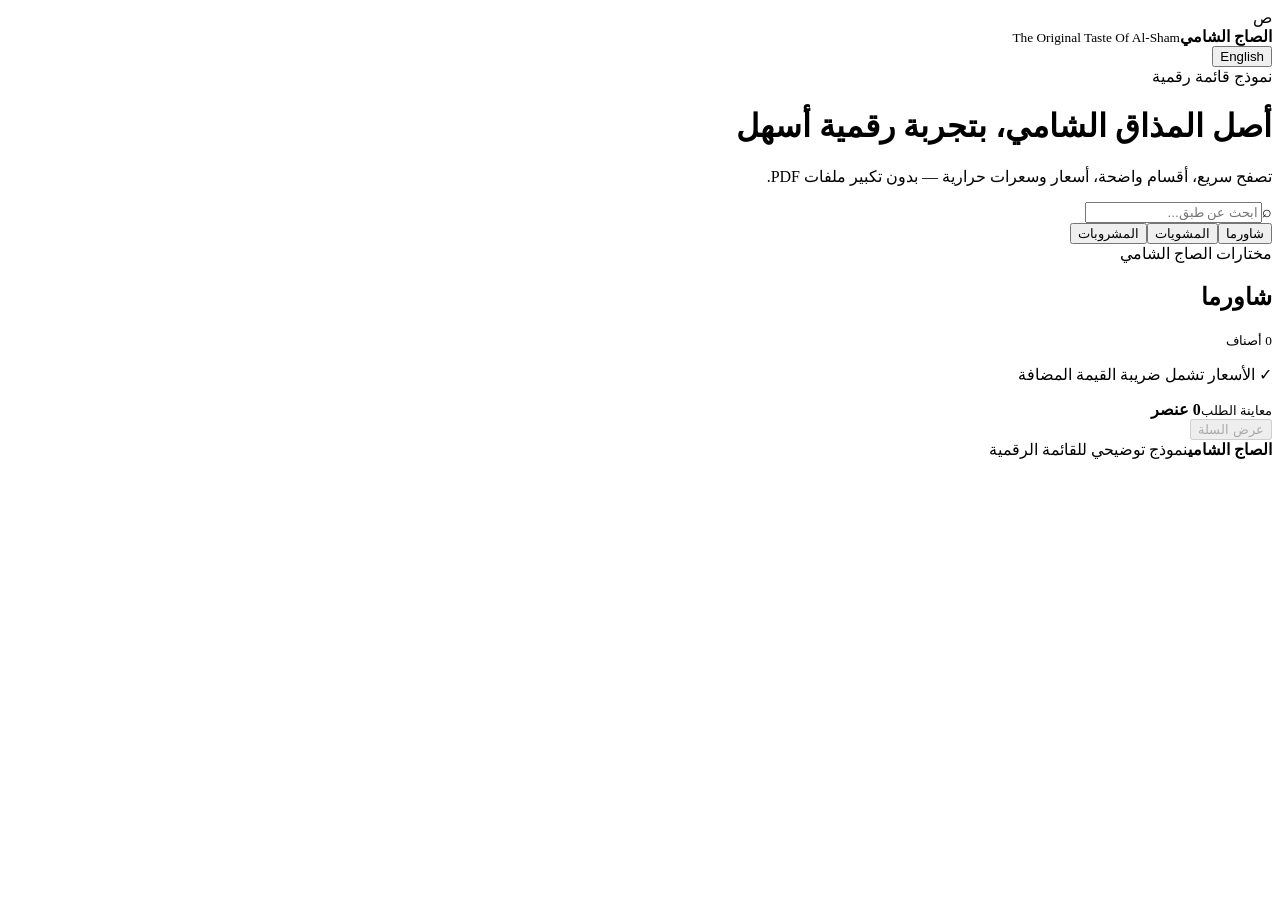
==== index.html @ 7720870e "feat: initialize Al Saj Al Shami demo" ====
<!doctype html><html lang="ar" dir="rtl"><head><meta charset="utf-8"><meta name="viewport" content="width=device-width,initial-scale=1"><meta name="theme-color" content="#4b1516"><title>الصاج الشامي | Digital Menu Demo</title><link rel="stylesheet" href="styles.css"></head><body><header><div class="top"><div class="brand"><div class="logo">ص</div><div><b>الصاج الشامي</b><small>The Original Taste Of Al-Sham</small></div></div><button id="lang">English</button></div><div class="hero"><span class="badge" data-ar="نموذج قائمة رقمية" data-en="Digital menu demo">نموذج قائمة رقمية</span><h1 data-ar="أصل المذاق الشامي، بتجربة رقمية أسهل" data-en="The original taste of Al-Sham, made easier to explore">أصل المذاق الشامي، بتجربة رقمية أسهل</h1><p data-ar="تصفح سريع، أقسام واضحة، أسعار وسعرات حرارية — بدون تكبير ملفات PDF." data-en="Fast browsing, clear categories, prices and calories — without pinching through a PDF.">تصفح سريع، أقسام واضحة، أسعار وسعرات حرارية — بدون تكبير ملفات PDF.</p></div></header><main><div class="search"><span>⌕</span><input id="q" placeholder="ابحث عن طبق..."></div><nav><button class="tab active" data-c="shawarma" data-ar="شاورما" data-en="Shawarma">شاورما</button><button class="tab" data-c="grills" data-ar="المشويات" data-en="Grills">المشويات</button><button class="tab" data-c="drinks" data-ar="المشروبات" data-en="Drinks">المشروبات</button></nav><div class="section-head"><div><span data-ar="مختارات الصاج الشامي" data-en="Al Saj Al Shami selections">مختارات الصاج الشامي</span><h2 id="title">شاورما</h2></div><small id="itemsCount">0 أصناف</small></div><section id="grid"></section><p class="vat"><span>✓</span> <span data-ar="الأسعار تشمل ضريبة القيمة المضافة" data-en="Prices include VAT">الأسعار تشمل ضريبة القيمة المضافة</span></p></main><div class="cart"><div><small id="cartLabel">معاينة الطلب</small><strong id="count">0 عنصر</strong></div><button disabled id="cartbtn">عرض السلة</button></div><footer><strong>الصاج الشامي</strong><span data-ar="نموذج توضيحي للقائمة الرقمية" data-en="Digital menu concept preview">نموذج توضيحي للقائمة الرقمية</span></footer><script src="script.js"></script></body></html>
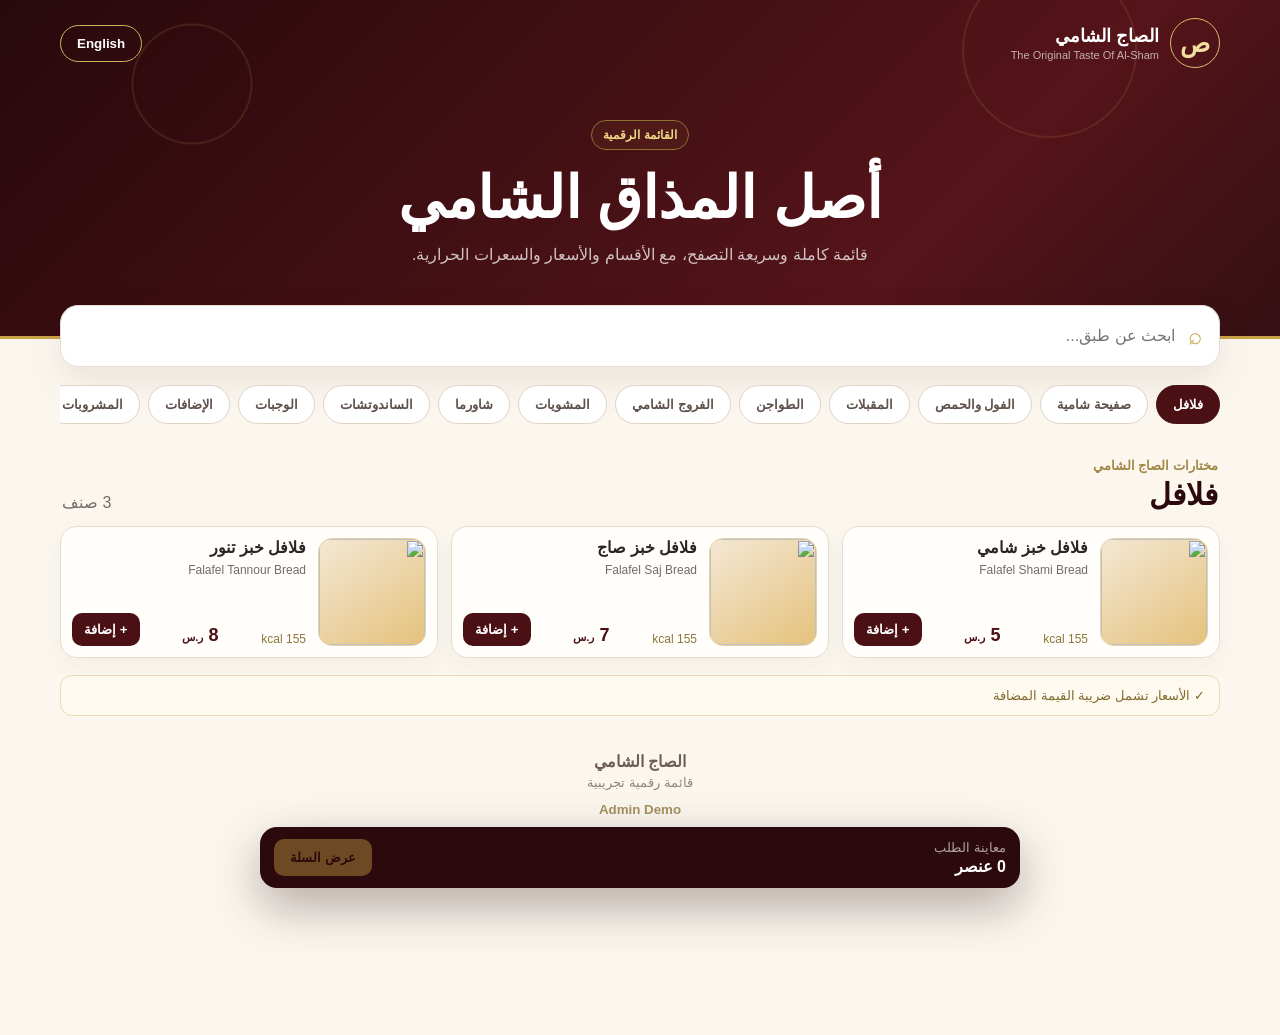
==== commit d806d365: "Add files via upload" ====
--- a/index.html
+++ b/index.html
@@ -1 +1,37 @@
-<!doctype html><html lang="ar" dir="rtl"><head><meta charset="utf-8"><meta name="viewport" content="width=device-width,initial-scale=1"><meta name="theme-color" content="#4b1516"><title>الصاج الشامي | Digital Menu Demo</title><link rel="stylesheet" href="styles.css"></head><body><header><div class="top"><div class="brand"><div class="logo">ص</div><div><b>الصاج الشامي</b><small>The Original Taste Of Al-Sham</small></div></div><button id="lang">English</button></div><div class="hero"><span class="badge" data-ar="نموذج قائمة رقمية" data-en="Digital menu demo">نموذج قائمة رقمية</span><h1 data-ar="أصل المذاق الشامي، بتجربة رقمية أسهل" data-en="The original taste of Al-Sham, made easier to explore">أصل المذاق الشامي، بتجربة رقمية أسهل</h1><p data-ar="تصفح سريع، أقسام واضحة، أسعار وسعرات حرارية — بدون تكبير ملفات PDF." data-en="Fast browsing, clear categories, prices and calories — without pinching through a PDF.">تصفح سريع، أقسام واضحة، أسعار وسعرات حرارية — بدون تكبير ملفات PDF.</p></div></header><main><div class="search"><span>⌕</span><input id="q" placeholder="ابحث عن طبق..."></div><nav><button class="tab active" data-c="shawarma" data-ar="شاورما" data-en="Shawarma">شاورما</button><button class="tab" data-c="grills" data-ar="المشويات" data-en="Grills">المشويات</button><button class="tab" data-c="drinks" data-ar="المشروبات" data-en="Drinks">المشروبات</button></nav><div class="section-head"><div><span data-ar="مختارات الصاج الشامي" data-en="Al Saj Al Shami selections">مختارات الصاج الشامي</span><h2 id="title">شاورما</h2></div><small id="itemsCount">0 أصناف</small></div><section id="grid"></section><p class="vat"><span>✓</span> <span data-ar="الأسعار تشمل ضريبة القيمة المضافة" data-en="Prices include VAT">الأسعار تشمل ضريبة القيمة المضافة</span></p></main><div class="cart"><div><small id="cartLabel">معاينة الطلب</small><strong id="count">0 عنصر</strong></div><button disabled id="cartbtn">عرض السلة</button></div><footer><strong>الصاج الشامي</strong><span data-ar="نموذج توضيحي للقائمة الرقمية" data-en="Digital menu concept preview">نموذج توضيحي للقائمة الرقمية</span></footer><script src="script.js"></script></body></html>+<!doctype html>
+<html lang="ar" dir="rtl">
+<head>
+<meta charset="utf-8"><meta name="viewport" content="width=device-width,initial-scale=1,viewport-fit=cover">
+<meta name="theme-color" content="#4a1014"><title>الصاج الشامي | Digital Menu</title>
+<style>
+:root{--wine:#4a1014;--wine2:#2b090c;--gold:#c8a348;--cream:#fbf7ef;--paper:#fffefa;--ink:#2a2422;--muted:#746b67;--line:#e8ddd3}
+*{box-sizing:border-box}html{scroll-behavior:smooth}body{margin:0;background:var(--cream);color:var(--ink);font-family:Arial,Tahoma,sans-serif;padding-bottom:98px}
+.hero{position:relative;overflow:hidden;color:#fff;background:linear-gradient(135deg,#27090c,#551419 72%,#341014);border-bottom:3px solid var(--gold);padding:18px 18px 66px}
+.hero:before{content:"";position:absolute;inset:0;opacity:.12;background:radial-gradient(circle at 15% 25%,transparent 0 58px,#d7b552 59px 60px,transparent 61px),radial-gradient(circle at 82% 15%,transparent 0 85px,#d7b552 86px 87px,transparent 88px)}
+.top,.heroCopy{position:relative;z-index:1;width:min(1160px,100%);margin:auto}.top{display:flex;justify-content:space-between;align-items:center;gap:16px}.brand{display:flex;align-items:center;gap:11px}.logo{width:50px;height:50px;border:1px solid #d9bd6b;border-radius:50%;display:grid;place-items:center;color:#f2df9f;font-size:25px;font-weight:900}.brandTxt{display:grid;gap:2px}.brandTxt b{font-size:18px}.brandTxt small{opacity:.66;font-size:11px}.lang{border:1px solid #d1b45c;background:transparent;color:#fff;border-radius:999px;padding:10px 16px;font-weight:800}
+.heroCopy{max-width:760px;text-align:center;margin-top:52px}.eyebrow{display:inline-flex;border:1px solid #8f7032;color:#f0d887;border-radius:999px;padding:7px 11px;font-size:12px;font-weight:800;background:#c8a34810}.hero h1{font-size:clamp(36px,5vw,58px);line-height:1.12;margin:16px 0 10px}.hero p{max-width:680px;margin:auto;opacity:.74;line-height:1.8}
+main{width:min(1160px,calc(100% - 26px));margin:-34px auto 0;position:relative;z-index:2}.search{height:62px;border:1px solid var(--line);border-radius:18px;background:#fff;box-shadow:0 15px 40px #4a101416;display:flex;align-items:center;gap:11px;padding:0 17px}.search i{font-style:normal;color:var(--gold);font-size:24px}.search input{width:100%;height:100%;border:0;outline:0;background:transparent;font-size:16px;color:var(--ink)}
+.tabs{display:flex;gap:8px;overflow:auto;padding:18px 0 8px;scrollbar-width:none}.tabs::-webkit-scrollbar{display:none}.tab{flex:0 0 auto;border:1px solid #dfd2c7;background:#fff;color:#5f514b;border-radius:999px;padding:11px 16px;font-weight:800}.tab.active{background:var(--wine);color:#fff;border-color:var(--wine)}
+.sectionHead{display:flex;align-items:end;justify-content:space-between;gap:12px;margin:24px 2px 14px}.sectionHead small{color:#a28746;font-weight:800}.sectionHead h2{margin:3px 0 0;color:var(--wine2);font-size:30px}.count{color:var(--muted);white-space:nowrap}
+.grid{display:grid;grid-template-columns:repeat(3,minmax(0,1fr));gap:13px}.card{min-width:0;background:var(--paper);border:1px solid var(--line);border-radius:17px;padding:11px;display:flex;gap:12px;box-shadow:0 8px 24px #2c17100b}.pic{width:108px;height:108px;flex:0 0 108px;border-radius:14px;overflow:hidden;background:linear-gradient(145deg,#f4e7d4,#e4c27c);border:1px solid #e5d2aa}.pic img{width:100%;height:100%;object-fit:cover}.cardBody{flex:1;min-width:0;display:flex;flex-direction:column;justify-content:space-between}.name{font-weight:900;font-size:16px;line-height:1.3}.sub{font-size:12px;color:var(--muted);margin-top:3px;line-height:1.35}.meta{display:flex;align-items:end;justify-content:space-between;gap:8px;flex-wrap:wrap;margin-top:14px}.kcal{font-size:12px;color:#8d763d}.price{font-size:18px;font-weight:900;color:var(--wine);white-space:nowrap}.price span{font-size:11px}.add{border:0;border-radius:10px;background:var(--wine);color:#fff;padding:9px 12px;font-weight:800}
+.empty{grid-column:1/-1;text-align:center;padding:45px 20px;color:var(--muted);background:#fff;border-radius:17px;border:1px solid var(--line)}.vat{margin:17px 0 6px;padding:12px 14px;border:1px solid #eadbb0;border-radius:12px;background:#fffaf0;color:#81682c;font-size:13px}
+.cart{position:fixed;z-index:30;left:50%;bottom:12px;transform:translateX(-50%);width:min(760px,calc(100% - 22px));border-radius:17px;background:#2b090c;color:#fff;padding:12px 14px;display:flex;align-items:center;justify-content:space-between;gap:12px;box-shadow:0 18px 50px #26070a55}.cartInfo{display:grid;gap:2px}.cartInfo small{opacity:.62}.cartInfo b{font-size:16px}.cart button{border:0;border-radius:10px;background:var(--gold);color:#2b090c;padding:11px 16px;font-weight:900}.cart button:disabled{opacity:.42}
+footer{text-align:center;color:#6e5d57;padding:30px 14px 120px;display:grid;gap:4px}footer small{opacity:.75}
+@media(max-width:980px){.grid{grid-template-columns:repeat(2,minmax(0,1fr))}}
+@media(max-width:680px){body{padding-bottom:130px}.hero{padding:15px 14px 68px}.brandTxt small{display:none}.heroCopy{margin-top:48px}.hero h1{font-size:39px}.hero p{font-size:14px}main{width:calc(100% - 20px);margin-top:-38px}.search{height:64px}.sectionHead{margin-top:27px}.sectionHead h2{font-size:29px}.grid{grid-template-columns:1fr;gap:11px}.card{padding:10px}.pic{width:104px;height:104px;flex-basis:104px}.cart{bottom:9px;width:calc(100% - 18px)}}
+</style>
+</head>
+<body>
+<header class="hero"><div class="top"><div class="brand"><div class="logo">ص</div><div class="brandTxt"><b>الصاج الشامي</b><small>The Original Taste Of Al-Sham</small></div></div><button id="lang" class="lang">English</button></div>
+<div class="heroCopy"><span class="eyebrow" data-ar="القائمة الرقمية" data-en="Digital Menu">القائمة الرقمية</span><h1 data-ar="أصل المذاق الشامي" data-en="The Original Taste Of Al-Sham">أصل المذاق الشامي</h1><p data-ar="قائمة كاملة وسريعة التصفح، مع الأقسام والأسعار والسعرات الحرارية." data-en="A complete, easy-to-browse menu with categories, prices and calories.">قائمة كاملة وسريعة التصفح، مع الأقسام والأسعار والسعرات الحرارية.</p></div></header>
+<main><div class="search"><i>⌕</i><input id="search" placeholder="ابحث عن طبق..."></div><div id="tabs" class="tabs"></div><div class="sectionHead"><div><small data-ar="مختارات الصاج الشامي" data-en="Al Saj Al Shami">مختارات الصاج الشامي</small><h2 id="sectionTitle"></h2></div><span id="count" class="count"></span></div><section id="grid" class="grid"></section><div class="vat">✓ <span data-ar="الأسعار تشمل ضريبة القيمة المضافة" data-en="Prices include VAT">الأسعار تشمل ضريبة القيمة المضافة</span></div></main>
+<div class="cart"><div class="cartInfo"><small id="cartLabel">معاينة الطلب</small><b id="cartCount">0 عنصر</b></div><button id="cartBtn" disabled>عرض السلة</button></div><footer><b>الصاج الشامي</b><small data-ar="قائمة رقمية تجريبية" data-en="Digital menu preview">قائمة رقمية تجريبية</small><small style="margin-top:8px"><a href="/admin/" style="color:#8b6f2f;text-decoration:none;font-weight:700">Admin Demo</a></small></footer>
+<script>
+const BASE_DATA={"categories": [{"id": "falafel", "ar": "فلافل", "en": "Falafel"}, {"id": "safiha", "ar": "صفيحة شامية", "en": "Safiha"}, {"id": "foul", "ar": "الفول والحمص", "en": "Foul & Hummus"}, {"id": "appetizers", "ar": "المقبلات", "en": "Appetizers"}, {"id": "tajun", "ar": "الطواجن", "en": "Tajun"}, {"id": "chicken", "ar": "الفروج الشامي", "en": "Grilled Chicken"}, {"id": "grills", "ar": "المشويات", "en": "Grills"}, {"id": "shawarma", "ar": "شاورما", "en": "Shawarma"}, {"id": "sandwiches", "ar": "الساندوتشات", "en": "Sandwiches"}, {"id": "meals", "ar": "الوجبات", "en": "Meals"}, {"id": "additions", "ar": "الإضافات", "en": "Additions"}, {"id": "drinks", "ar": "المشروبات", "en": "Drinks & Dessert"}], "items": [{"cat": "falafel", "en": "Falafel Shami Bread", "ar": "فلافل خبز شامي", "price": 5, "kcal": 155, "img": "img-010.jpg"}, {"cat": "falafel", "en": "Falafel Saj Bread", "ar": "فلافل خبز صاج", "price": 7, "kcal": 155, "img": "img-055.jpg"}, {"cat": "falafel", "en": "Falafel Tannour Bread", "ar": "فلافل خبز تنور", "price": 8, "kcal": 155, "img": "img-057.jpg"}, {"cat": "safiha", "en": "Cheese Safiha - 1 kg", "ar": "صفيحة جبن - 1 كغ", "price": 125, "kcal": 750, "img": "img-006.jpg"}, {"cat": "safiha", "en": "Cheese Safiha - 1/2 kg", "ar": "صفيحة جبن - 1/2 كغ", "price": 65, "kcal": 550, "img": "img-007.jpg"}, {"cat": "safiha", "en": "Spinach Safiha - 1 kg", "ar": "صفيحة سبانخ - 1 كغ", "price": 110, "kcal": 750, "img": "img-009.jpg"}, {"cat": "safiha", "en": "Spinach Safiha - 1/2 kg", "ar": "صفيحة سبانخ - 1/2 كغ", "price": 55, "kcal": 550, "img": "img-008.jpg"}, {"cat": "safiha", "en": "Safiha Pomegranate Molasses - 1 kg", "ar": "صفيحة دبس رمان - 1 كغ", "price": 125, "kcal": 750, "img": "img-003.jpg"}, {"cat": "safiha", "en": "Safiha Pomegranate Molasses - 1/2 kg", "ar": "صفيحة دبس رمان - 1/2 كغ", "price": 65, "kcal": 550, "img": "img-004.jpg"}, {"cat": "safiha", "en": "Safiha Tomato - 1 kg", "ar": "صفيحة بندورة - 1 كغ", "price": 125, "kcal": 750, "img": "img-002.jpg"}, {"cat": "safiha", "en": "Safiha Tomato - 1/2 kg", "ar": "صفيحة بندورة - 1/2 كغ", "price": 65, "kcal": 550, "img": "img-005.jpg"}, {"cat": "foul", "en": "Foul Shami with Olive Oil", "ar": "فول شامي بالزيت", "price": 14, "kcal": 210, "img": "img-012.jpg"}, {"cat": "foul", "en": "Foul Shami with Tahinia", "ar": "فول شامي بالطحينة", "price": 14, "kcal": 210, "img": "img-014.jpg"}, {"cat": "foul", "en": "Hummus", "ar": "حمص", "price": 14, "kcal": 205, "img": "img-011.jpg"}, {"cat": "foul", "en": "Hummus Beiruti", "ar": "حمص بيروتي", "price": 14, "kcal": 210, "img": "img-024.jpg"}, {"cat": "foul", "en": "Hummus With Olive Oil", "ar": "حمص بالزيت", "price": 14, "kcal": 205, "img": "img-013.jpg"}, {"cat": "foul", "en": "Hummus Beans with Olive Oil", "ar": "حمص حب بالزيت", "price": 14, "kcal": 205, "img": "img-015.jpg"}, {"cat": "foul", "en": "Hummus Beans with Tahinia", "ar": "حمص حب بالطحينة", "price": 14, "kcal": 220, "img": "img-018.jpg"}, {"cat": "foul", "en": "Fattah with Ghee", "ar": "فتة بالسمنة", "price": 22, "kcal": 150, "img": "img-019.jpg"}, {"cat": "foul", "en": "Fattah With Olive Oil", "ar": "فتة بالزيت", "price": 22, "kcal": 150, "img": "img-016.jpg"}, {"cat": "appetizers", "en": "Fried Kebbeh", "ar": "كبة مقلية", "price": 5, "kcal": 45, "img": "img-023.jpg"}, {"cat": "appetizers", "en": "Grape Leaves", "ar": "ورق عنب", "price": 16, "kcal": 230, "img": "img-022.jpg"}, {"cat": "appetizers", "en": "Hummus", "ar": "حمص", "price": 14, "kcal": 205, "img": "img-017.jpg"}, {"cat": "appetizers", "en": "Hummus Beiruty", "ar": "حمص بيروتي", "price": 14, "kcal": 210, "img": "img-024.jpg"}, {"cat": "appetizers", "en": "Mutabbal", "ar": "متبل", "price": 14, "kcal": 320, "img": "img-025.jpg"}, {"cat": "appetizers", "en": "Beetroot Mutabbal", "ar": "متبل شمندر", "price": 14, "kcal": 220, "img": "img-026.jpg"}, {"cat": "appetizers", "en": "Baba Ghannouj", "ar": "بابا غنوج", "price": 14, "kcal": 280, "img": "img-027.jpg"}, {"cat": "appetizers", "en": "Mixed Appetizers", "ar": "مقبلات مشكلة", "price": 26, "kcal": 320, "img": "img-028.jpg"}, {"cat": "appetizers", "en": "Muhammara", "ar": "محمرة", "price": 11, "kcal": 250, "img": "img-029.jpg"}, {"cat": "appetizers", "en": "Laban And Cucumber", "ar": "لبن بخيار", "price": 6, "kcal": 50, "img": "img-030.jpg"}, {"cat": "appetizers", "en": "Mushroom Salad", "ar": "سلطة فطر", "price": 10, "kcal": 253, "img": "img-031.jpg"}, {"cat": "appetizers", "en": "Cabbage Salad", "ar": "سلطة ملفوف", "price": 8, "kcal": 840, "img": "img-032.jpg"}, {"cat": "appetizers", "en": "Vegetables Salad", "ar": "سلطة خضار", "price": 16, "kcal": 320, "img": "img-033.jpg"}, {"cat": "appetizers", "en": "Tabbouleh", "ar": "تبولة", "price": 18, "kcal": 230, "img": "img-034.jpg"}, {"cat": "appetizers", "en": "Fattoush", "ar": "فتوش", "price": 18, "kcal": 157, "img": "img-035.jpg"}, {"cat": "tajun", "en": "Chicken Tajun", "ar": "طاجن دجاج", "price": 52, "kcal": 998, "img": "img-037.jpg"}, {"cat": "tajun", "en": "Chicken and Cheese Tajun", "ar": "طاجن دجاج بالجبن", "price": 57, "kcal": 1025, "img": "img-038.jpg"}, {"cat": "tajun", "en": "Meat Tajun", "ar": "طاجن لحم", "price": 59, "kcal": 999, "img": "img-036.jpg"}, {"cat": "tajun", "en": "Meat and Cheese Tajun", "ar": "طاجن لحم بالجبن", "price": 64, "kcal": 1025, "img": "img-039.jpg"}, {"cat": "chicken", "en": "Grilled Chicken With French Fries (Garlic)", "ar": "", "price": 71, "kcal": 650, "img": "img-050.jpg"}, {"cat": "chicken", "en": "Half Grilled Chicken With French Fries (Garlic)", "ar": "", "price": 37, "kcal": 320, "img": "img-050.jpg"}, {"cat": "chicken", "en": "Grilled Chicken With Rice (Tahinia + Chilli + Laban)", "ar": "", "price": 71, "kcal": 780, "img": "img-058.jpg"}, {"cat": "chicken", "en": "Half Grilled Chicken With Rice (Tahinia + Chilli + Laban)", "ar": "", "price": 37, "kcal": 350, "img": "img-058.jpg"}, {"cat": "chicken", "en": "Grilled Chicken with Freekeh & Nuts (Tahinia + Chilli + Laban)", "ar": "", "price": 76, "kcal": 850, "img": "img-093.jpg"}, {"cat": "chicken", "en": "Half Grilled Chicken with Freekeh & Nuts (Tahinia + Chilli + Laban)", "ar": "", "price": 40, "kcal": 650, "img": "img-093.jpg"}, {"cat": "chicken", "en": "Grilled Chicken (Garlic)", "ar": "", "price": 60, "kcal": 880, "img": "img-050.jpg"}, {"cat": "chicken", "en": "Half Grilled Chicken (Garlic)", "ar": "", "price": 31, "kcal": 450, "img": "img-050.jpg"}, {"cat": "grills", "en": "Meat Kebab", "ar": "", "price": 49, "kcal": 880, "img": "img-041.png"}, {"cat": "grills", "en": "Meat Kebab with Freekeh", "ar": "", "price": 54, "kcal": 1100, "img": "img-041.png"}, {"cat": "grills", "en": "Meat Joints", "ar": "", "price": 65, "kcal": 950, "img": "img-042.jpg"}, {"cat": "grills", "en": "Meat Joints with Freekeh", "ar": "", "price": 71, "kcal": 1200, "img": "img-042.jpg"}, {"cat": "grills", "en": "Mixed Grill", "ar": "", "price": 58, "kcal": 950, "img": "img-059.png"}, {"cat": "grills", "en": "Mixed Grill with Freekeh", "ar": "", "price": 63, "kcal": 1200, "img": "img-059.png"}, {"cat": "grills", "en": "Meat Grill", "ar": "", "price": 63, "kcal": 880, "img": "img-043.jpg"}, {"cat": "grills", "en": "Meat Grill with Freekeh", "ar": "", "price": 68, "kcal": 1100, "img": "img-043.jpg"}, {"cat": "grills", "en": "Chicken Tavuk", "ar": "", "price": 52, "kcal": 2950, "img": "img-044.jpg"}, {"cat": "grills", "en": "Chicken Tavuk with Freekeh", "ar": "", "price": 57, "kcal": 3100, "img": "img-044.jpg"}, {"cat": "grills", "en": "Reyash", "ar": "", "price": 79, "kcal": 1250, "img": "img-048.jpg"}, {"cat": "grills", "en": "Arayes Meat", "ar": "", "price": 49, "kcal": 880, "img": "img-049.jpg"}, {"cat": "grills", "en": "Chicken on Charcoal with Fries", "ar": "", "price": 66, "kcal": 1025, "img": "img-050.jpg"}, {"cat": "grills", "en": "Half Chicken on Charcoal with Fries", "ar": "", "price": 34, "kcal": 565, "img": "img-050.jpg"}, {"cat": "grills", "en": "Chicken on Charcoal with Rice", "ar": "", "price": 66, "kcal": 1025, "img": "img-058.jpg"}, {"cat": "grills", "en": "Half Chicken on Charcoal with Rice", "ar": "", "price": 34, "kcal": 565, "img": "img-058.jpg"}, {"cat": "grills", "en": "Chicken on Charcoal with Freekeh", "ar": "", "price": 71, "kcal": 1025, "img": "img-093.jpg"}, {"cat": "grills", "en": "Half Chicken on Charcoal with Freekeh", "ar": "", "price": 37, "kcal": 565, "img": "img-093.jpg"}, {"cat": "shawarma", "en": "Shawarma Small", "ar": "شاورما صغير", "price": 10, "kcal": 650, "img": "img-055.jpg"}, {"cat": "shawarma", "en": "Shawarma Small with Cheese", "ar": "شاورما صغير مع جبن", "price": 11, "kcal": 750, "img": "img-054.jpg"}, {"cat": "shawarma", "en": "Shawarma Jumbo", "ar": "شاورما جامبو", "price": 15, "kcal": 731, "img": "img-056.jpg"}, {"cat": "shawarma", "en": "Shawarma Jumbo with Cheese", "ar": "شاورما جامبو مع جبن", "price": 16, "kcal": 850, "img": "img-053.jpg"}, {"cat": "shawarma", "en": "Saroukh Shawarma", "ar": "شاورما صاروخ", "price": 13, "kcal": 654, "img": "img-065.jpg"}, {"cat": "shawarma", "en": "Saroukh Shawarma with Cheese", "ar": "شاورما صاروخ مع جبن", "price": 14, "kcal": 754, "img": "img-054.jpg"}, {"cat": "shawarma", "en": "Arabic Small Shawarma", "ar": "شاورما عربي صغير", "price": 25, "kcal": 650, "img": "img-055.jpg"}, {"cat": "shawarma", "en": "Arabic Small Shawarma with Cheese", "ar": "شاورما عربي صغير مع جبن", "price": 26, "kcal": 750, "img": "img-054.jpg"}, {"cat": "shawarma", "en": "Arabic Large Shawarma", "ar": "شاورما عربي كبير", "price": 33, "kcal": 731, "img": "img-056.jpg"}, {"cat": "shawarma", "en": "Arabic Large Shawarma with Cheese", "ar": "شاورما عربي كبير مع جبن", "price": 35, "kcal": 850, "img": "img-053.jpg"}, {"cat": "shawarma", "en": "Shawarma Small Plate", "ar": "صحن شاورما صغير", "price": 41, "kcal": 670, "img": "img-052.jpg"}, {"cat": "shawarma", "en": "Shawarma Medium Plate", "ar": "صحن شاورما وسط", "price": 55, "kcal": 780, "img": "img-052.jpg"}, {"cat": "shawarma", "en": "Shawarma Large Plate", "ar": "صحن شاورما كبير", "price": 74, "kcal": 860, "img": "img-052.jpg"}, {"cat": "shawarma", "en": "Meat Shawarma (250g)", "ar": "شاورما لحم 250 غرام", "price": 45, "kcal": 670, "img": "img-042.jpg"}, {"cat": "shawarma", "en": "Mixed Shawarma", "ar": "شاورما مشكل دجاج ولحم", "price": 45, "kcal": 860, "img": "img-052.jpg"}, {"cat": "shawarma", "en": "Add Slices Fries", "ar": "إضافة بطاطس شرائح", "price": 3, "kcal": 320, "img": "img-103.jpg"}, {"cat": "shawarma", "en": "Add Cheese", "ar": "إضافة جبنة", "price": 1, "kcal": 65, "img": "img-006.jpg"}, {"cat": "shawarma", "en": "Mixed Shawarma Plate - Small", "ar": "صحن مشكل شاورما صغير", "price": 45, "kcal": null, "img": "img-052.jpg"}, {"cat": "shawarma", "en": "Mixed Shawarma Plate - Medium", "ar": "صحن مشكل شاورما وسط", "price": 67, "kcal": null, "img": "img-052.jpg"}, {"cat": "shawarma", "en": "Mixed Shawarma Plate - Large", "ar": "صحن مشكل شاورما كبير", "price": 86, "kcal": null, "img": "img-052.jpg"}, {"cat": "sandwiches", "en": "Meat Burger", "ar": "", "price": 19, "kcal": 480, "img": "img-060.jpg"}, {"cat": "sandwiches", "en": "Chicken Burger", "ar": "", "price": 19, "kcal": 652, "img": "img-066.jpg"}, {"cat": "sandwiches", "en": "Fahita", "ar": "", "price": 21, "kcal": 256, "img": "img-064.jpg"}, {"cat": "sandwiches", "en": "Philadelphia", "ar": "", "price": 23, "kcal": 670, "img": "img-075.jpg"}, {"cat": "sandwiches", "en": "Shrimp", "ar": "", "price": 18, "kcal": 520, "img": "img-076.jpg"}, {"cat": "sandwiches", "en": "Chicken Strips", "ar": "", "price": 19, "kcal": 554, "img": "img-085.jpg"}, {"cat": "sandwiches", "en": "Mexican", "ar": "", "price": 19, "kcal": 554, "img": "img-070.jpg"}, {"cat": "sandwiches", "en": "Zinger", "ar": "", "price": 19, "kcal": 542, "img": "img-078.jpg"}, {"cat": "sandwiches", "en": "Grilles Tawuk", "ar": "", "price": 19, "kcal": 551, "img": "img-067.jpg"}, {"cat": "sandwiches", "en": "Escalope", "ar": "", "price": 21, "kcal": 552, "img": "img-080.jpg"}, {"cat": "sandwiches", "en": "Liver", "ar": "", "price": 19, "kcal": 750, "img": "img-069.jpg"}, {"cat": "sandwiches", "en": "Hot Dog", "ar": "", "price": 19, "kcal": 654, "img": "img-071.jpg"}, {"cat": "sandwiches", "en": "Sojok", "ar": "", "price": 20, "kcal": 520, "img": "img-062.jpg"}, {"cat": "sandwiches", "en": "Nakanik", "ar": "", "price": 20, "kcal": 455, "img": "img-062.jpg"}, {"cat": "sandwiches", "en": "Fries Sandwich", "ar": "", "price": 13, "kcal": 754, "img": "img-103.jpg"}, {"cat": "meals", "en": "Chicken Burger Meal", "ar": "", "price": 29, "kcal": 220, "img": "img-066.jpg"}, {"cat": "meals", "en": "Meat Burger Meal", "ar": "", "price": 29, "kcal": 310, "img": "img-060.jpg"}, {"cat": "meals", "en": "Fahita Meal", "ar": "", "price": 29, "kcal": 326, "img": "img-089.jpg"}, {"cat": "meals", "en": "Philadelphia Meal", "ar": "", "price": 36, "kcal": 330, "img": "img-075.jpg"}, {"cat": "meals", "en": "Shrimp Meal", "ar": "", "price": 41, "kcal": 320, "img": "img-076.jpg"}, {"cat": "meals", "en": "Chicken Strips Meal", "ar": "", "price": 36, "kcal": 345, "img": "img-085.jpg"}, {"cat": "meals", "en": "Mexican Meal", "ar": "", "price": 34, "kcal": 346, "img": "img-087.jpg"}, {"cat": "meals", "en": "Zinger Meal", "ar": "", "price": 33, "kcal": 330, "img": "img-078.jpg"}, {"cat": "meals", "en": "Grilles Tawuk Meal", "ar": "", "price": 35, "kcal": 321, "img": "img-067.jpg"}, {"cat": "meals", "en": "Escalope Meal", "ar": "", "price": 35, "kcal": 321, "img": "img-080.jpg"}, {"cat": "meals", "en": "Liver Meal", "ar": "", "price": 35, "kcal": 223, "img": "img-069.jpg"}, {"cat": "meals", "en": "Hot Dog Meal", "ar": "", "price": 31, "kcal": 325, "img": "img-071.jpg"}, {"cat": "meals", "en": "Sojok Meal", "ar": "", "price": 35, "kcal": 205, "img": "img-062.jpg"}, {"cat": "meals", "en": "Nakanik Meal", "ar": "", "price": 35, "kcal": 205, "img": "img-062.jpg"}, {"cat": "additions", "en": "Small Can Garlic Sauce", "ar": "ثوم علبة صغيرة", "price": 1, "kcal": 35, "img": "img-098.jpg"}, {"cat": "additions", "en": "Large Can Garlic Sauce", "ar": "ثوم كبير", "price": 5, "kcal": 38, "img": "img-097.jpg"}, {"cat": "additions", "en": "Pickles", "ar": "مخلل", "price": 5, "kcal": 70, "img": "img-096.jpg"}, {"cat": "additions", "en": "Laban & Cucumber", "ar": "لبن بالخيار علبة صغيرة", "price": 1, "kcal": 50, "img": "img-102.jpg"}, {"cat": "additions", "en": "Chilli Sauce", "ar": "شطة علبة صغيرة", "price": 1, "kcal": 25, "img": "img-101.jpg"}, {"cat": "additions", "en": "Tahinia", "ar": "طحينة علبة صغيرة", "price": 1, "kcal": 65, "img": "img-100.jpg"}, {"cat": "additions", "en": "Freekeh Small", "ar": "فريكة صغير", "price": 14, "kcal": 450, "img": "img-093.jpg"}, {"cat": "additions", "en": "Freekeh Large", "ar": "فريكة كبير", "price": 20, "kcal": 450, "img": "img-093.jpg"}, {"cat": "additions", "en": "Rice Small", "ar": "أرز صغير", "price": 6, "kcal": 150, "img": "img-091.jpg"}, {"cat": "additions", "en": "Rice Large", "ar": "أرز كبير", "price": 8, "kcal": 150, "img": "img-091.jpg"}, {"cat": "additions", "en": "Add Nuts", "ar": "إضافة مكسرات", "price": 2, "kcal": 100, "img": "img-092.jpg"}, {"cat": "additions", "en": "Large French Fries Slices", "ar": "بطاطس مقلية شرائح - صحن كبير", "price": 12, "kcal": 350, "img": "img-096.jpg"}, {"cat": "additions", "en": "Large French Fries Sticks", "ar": "بطاطس مقلية أصابع - صحن كبير", "price": 12, "kcal": 320, "img": "img-103.jpg"}, {"cat": "additions", "en": "Lentiles Soup", "ar": "شوربة عدس", "price": 14, "kcal": 250, "img": "img-094.jpg"}, {"cat": "drinks", "en": "Small Water", "ar": "ماء صغير", "price": 1, "kcal": 1, "img": "img-107.jpg"}, {"cat": "drinks", "en": "Soft Drinks", "ar": "مشروبات غازية", "price": 5, "kcal": 140, "img": "img-106.jpg"}, {"cat": "drinks", "en": "Laban", "ar": "لبن", "price": 5, "kcal": 20, "img": "img-105.jpg"}, {"cat": "drinks", "en": "Mhallabiyye", "ar": "مهلبية", "price": 7, "kcal": 120, "img": "img-108.jpg"}, {"cat": "drinks", "en": "Tea", "ar": "شاي", "price": 2, "kcal": 80, "img": "img-112.jpg"}, {"cat": "drinks", "en": "Green Tea", "ar": "شاي أخضر", "price": 3, "kcal": 5, "img": "img-111.jpg"}, {"cat": "drinks", "en": "American Coffee", "ar": "قهوة أمريكية", "price": 8, "kcal": 60, "img": "img-120.jpg"}, {"cat": "drinks", "en": "Turkish Coffee", "ar": "قهوة تركي", "price": 10, "kcal": 45, "img": "img-109.jpg"}, {"cat": "drinks", "en": "Espresso", "ar": "اسبريسو", "price": 7, "kcal": 5, "img": "img-119.jpg"}, {"cat": "drinks", "en": "Cappuccino", "ar": "كابتشينو", "price": 8, "kcal": 300, "img": "img-110.jpg"}, {"cat": "drinks", "en": "Carrot", "ar": "جزر", "price": 14, "kcal": 165, "img": "img-118.jpg"}, {"cat": "drinks", "en": "Orange", "ar": "برتقال", "price": 14, "kcal": 37, "img": "img-117.jpg"}, {"cat": "drinks", "en": "Orange and Carrot", "ar": "جزر + برتقال", "price": 14, "kcal": 220, "img": "img-113.jpg"}, {"cat": "drinks", "en": "Cocktail", "ar": "كوكتيل", "price": 14, "kcal": 163, "img": "img-114.jpg"}, {"cat": "drinks", "en": "Pomegranate", "ar": "رمان", "price": 14, "kcal": 200, "img": "img-115.jpg"}, {"cat": "drinks", "en": "Minted Lemonade", "ar": "ليمون نعناع", "price": 14, "kcal": 160, "img": "img-116.jpg"}]};
+const savedDemo=JSON.parse(localStorage.getItem('alsaj-demo-state')||'null');
+const DATA=savedDemo&&savedDemo.items&&savedDemo.categories?savedDemo:BASE_DATA;
+let lang='ar',active=DATA.categories[0].id,cart=0;const $=s=>document.querySelector(s),$$=s=>[...document.querySelectorAll(s)];const tx=o=>lang==='ar'?(o.ar||o.en):o.en;
+function tabs(){document.querySelector('#tabs').innerHTML=DATA.categories.map(c=>`<button class="tab ${c.id===active?'active':''}" data-id="${c.id}">${tx(c)}</button>`).join('');$$('.tab').forEach(b=>b.onclick=()=>{active=b.dataset.id;tabs();render()})}
+function render(){const q=$('#search').value.trim().toLowerCase(),cat=DATA.categories.find(c=>c.id===active),list=DATA.items.filter(i=>i.cat===active&&i.available!==false&&(!q||i.en.toLowerCase().includes(q)||(i.ar||'').includes(q)));$('#sectionTitle').textContent=tx(cat);$('#count').textContent=lang==='ar'?`${list.length} صنف`:`${list.length} items`;$('#grid').innerHTML=list.length?list.map(i=>`<article class="card"><div class="pic">${i.img?`<img loading="lazy" src="assets/${i.img}" alt="">`:''}</div><div class="cardBody"><div><div class="name">${lang==='ar'?(i.ar||i.en):i.en}</div>${lang==='ar'&&i.ar?`<div class="sub">${i.en}</div>`:lang==='en'&&i.ar?`<div class="sub">${i.ar}</div>`:''}</div><div class="meta"><span class="kcal">${i.kcal?i.kcal+' kcal':''}</span><span class="price">${i.price} <span>${lang==='ar'?'ر.س':'SAR'}</span></span><button class="add" onclick="addItem()">+ ${lang==='ar'?'إضافة':'Add'}</button></div></div></article>`).join(''):`<div class="empty">${lang==='ar'?'لا توجد نتائج مطابقة.':'No matching items.'}</div>`;$('#cartCount').textContent=lang==='ar'?`${cart} عنصر`:`${cart} ${cart===1?'item':'items'}`;$('#cartBtn').disabled=!cart}
+window.addItem=()=>{cart++;render()};$('#search').oninput=render;$('#lang').onclick=()=>{lang=lang==='ar'?'en':'ar';document.documentElement.lang=lang;document.documentElement.dir=lang==='ar'?'rtl':'ltr';$('#lang').textContent=lang==='ar'?'English':'العربية';$('#search').placeholder=lang==='ar'?'ابحث عن طبق...':'Search dishes...';$('#cartLabel').textContent=lang==='ar'?'معاينة الطلب':'Order preview';$('#cartBtn').textContent=lang==='ar'?'عرض السلة':'View cart';$$('[data-ar]').forEach(el=>el.textContent=el.dataset[lang]);tabs();render()};tabs();render();
+</script></body></html>
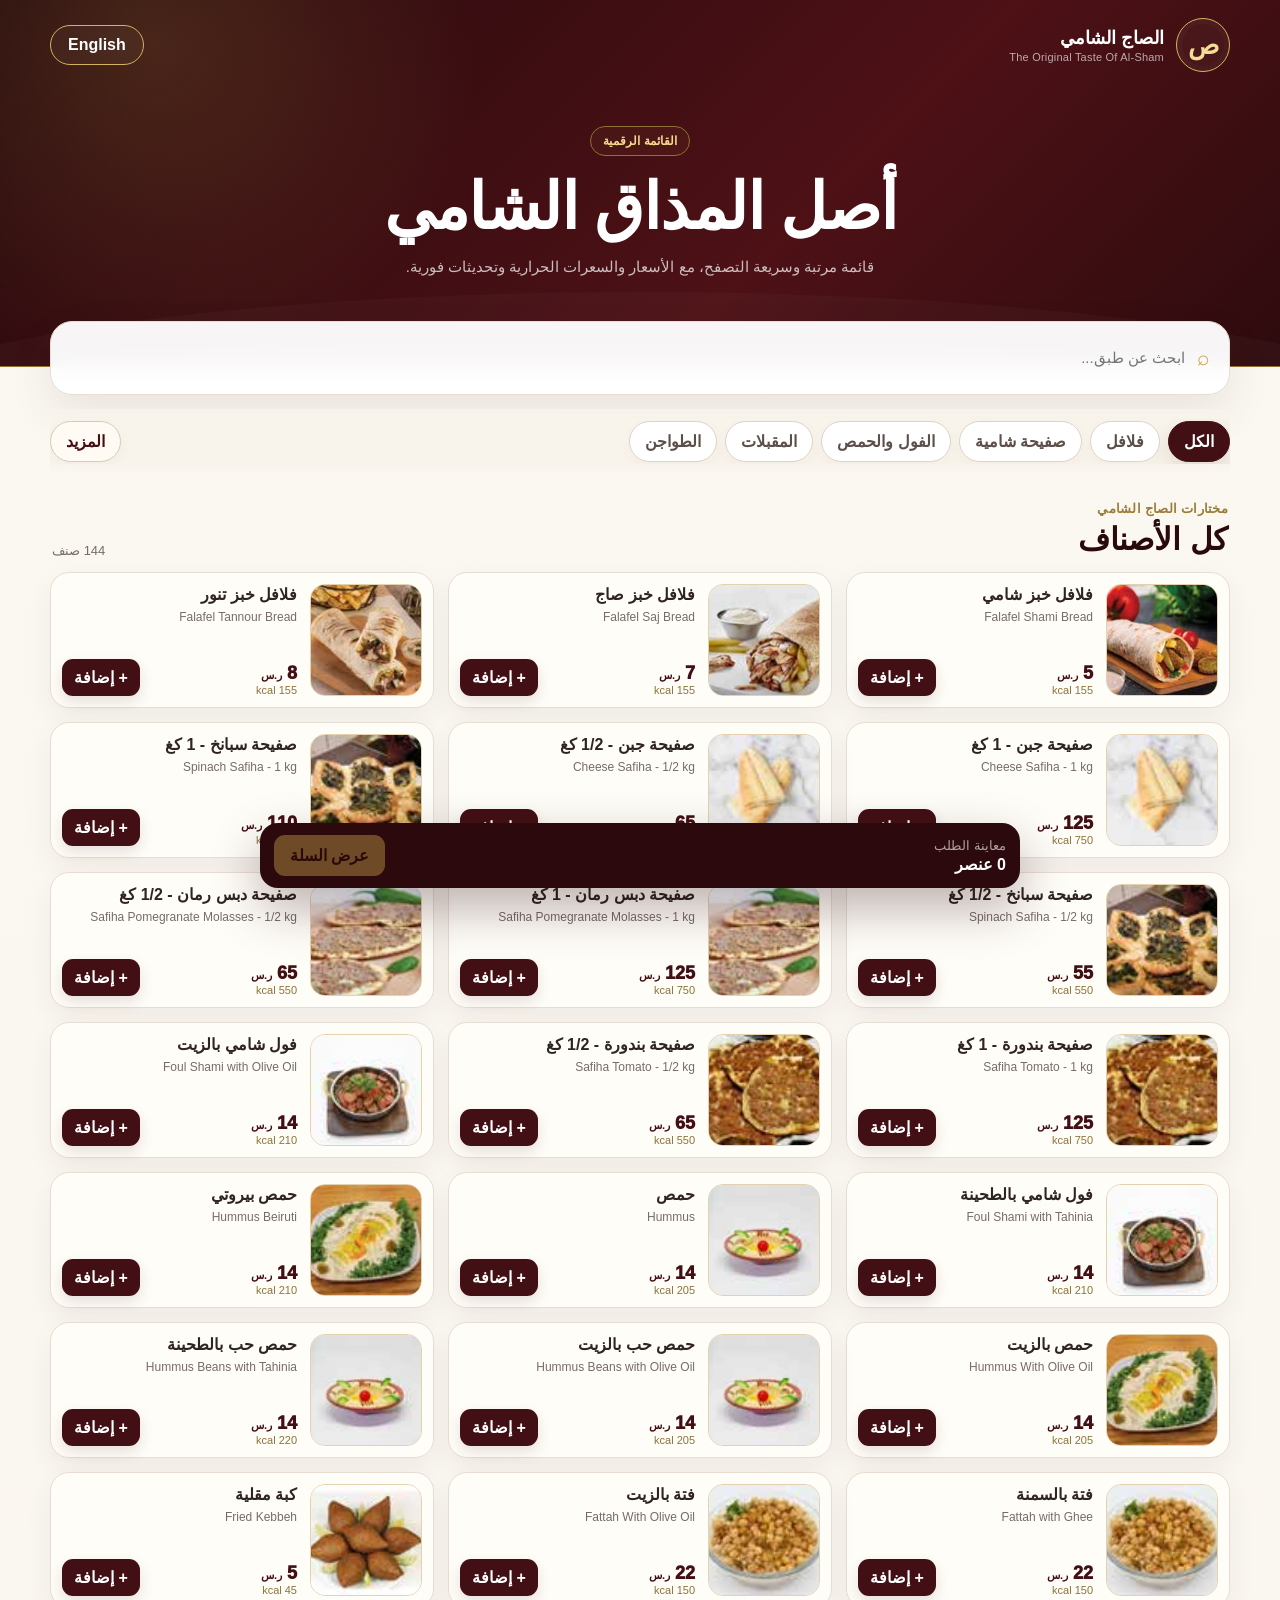
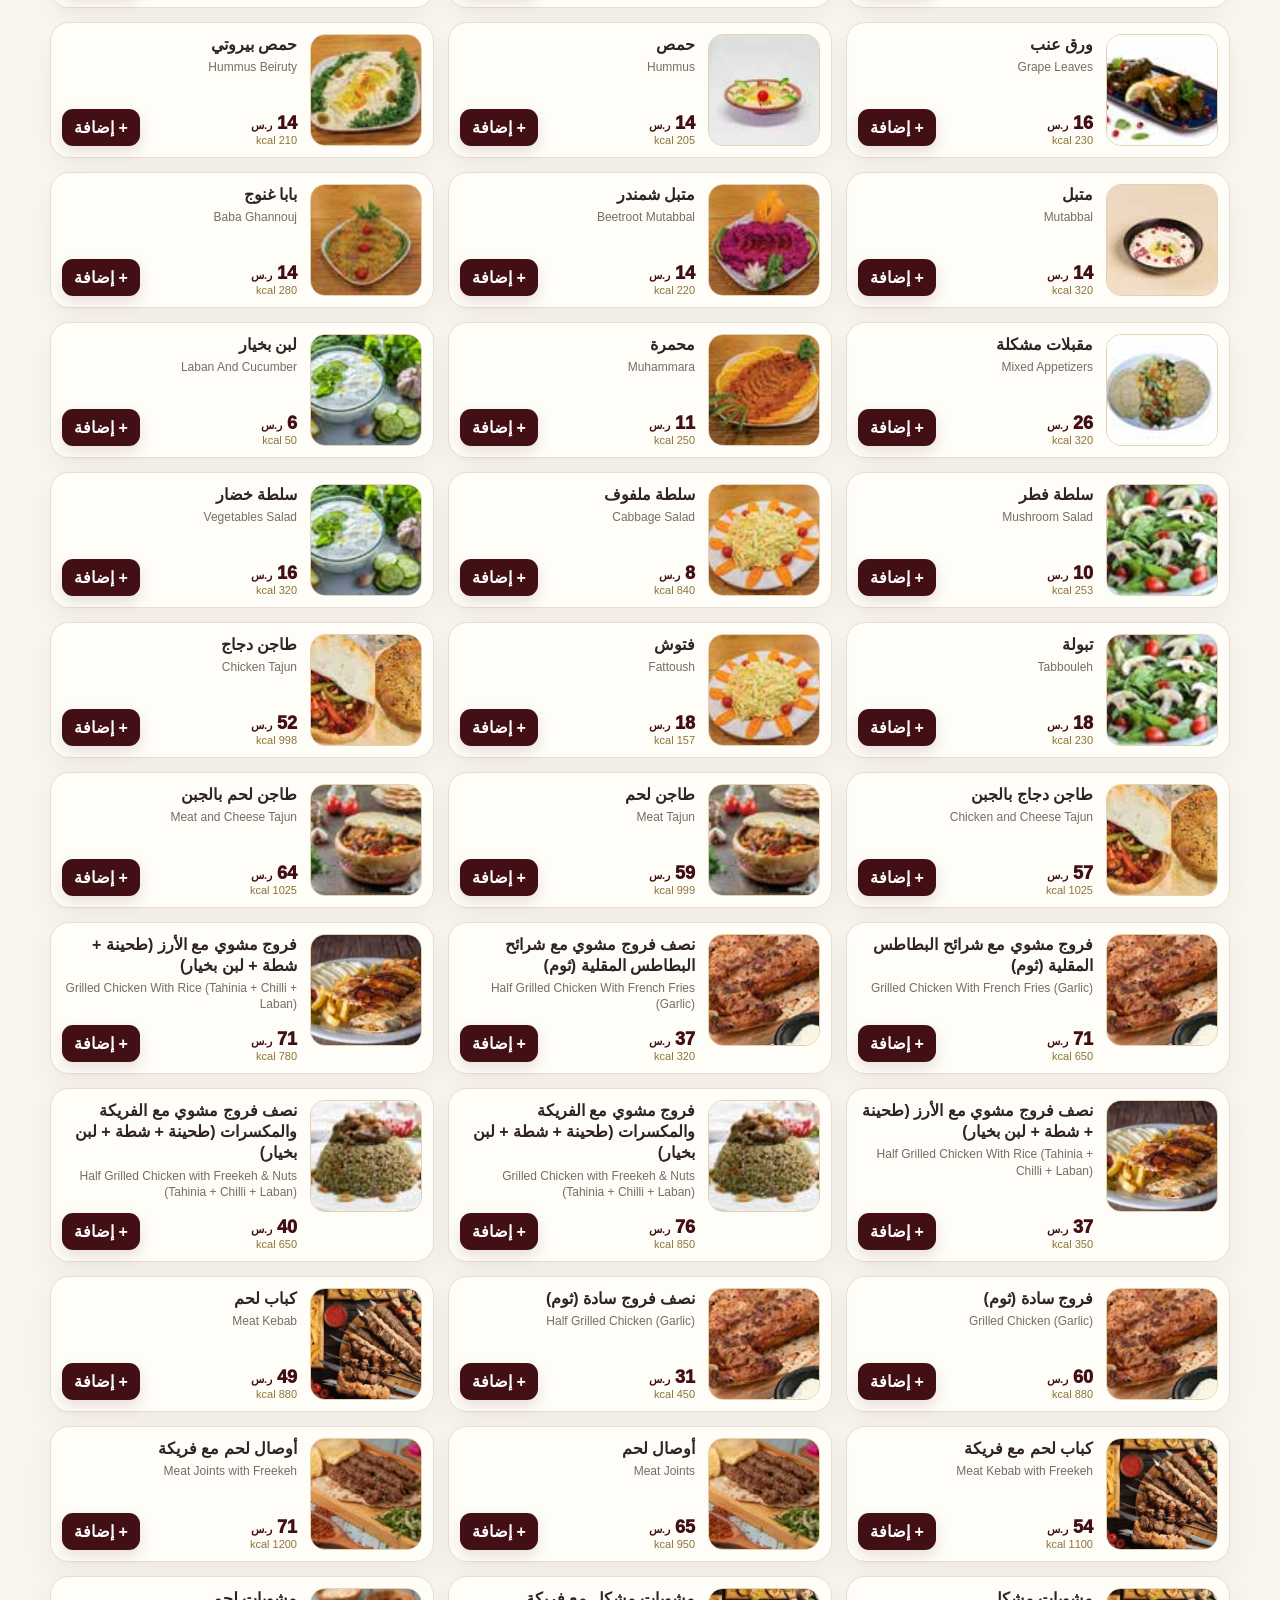
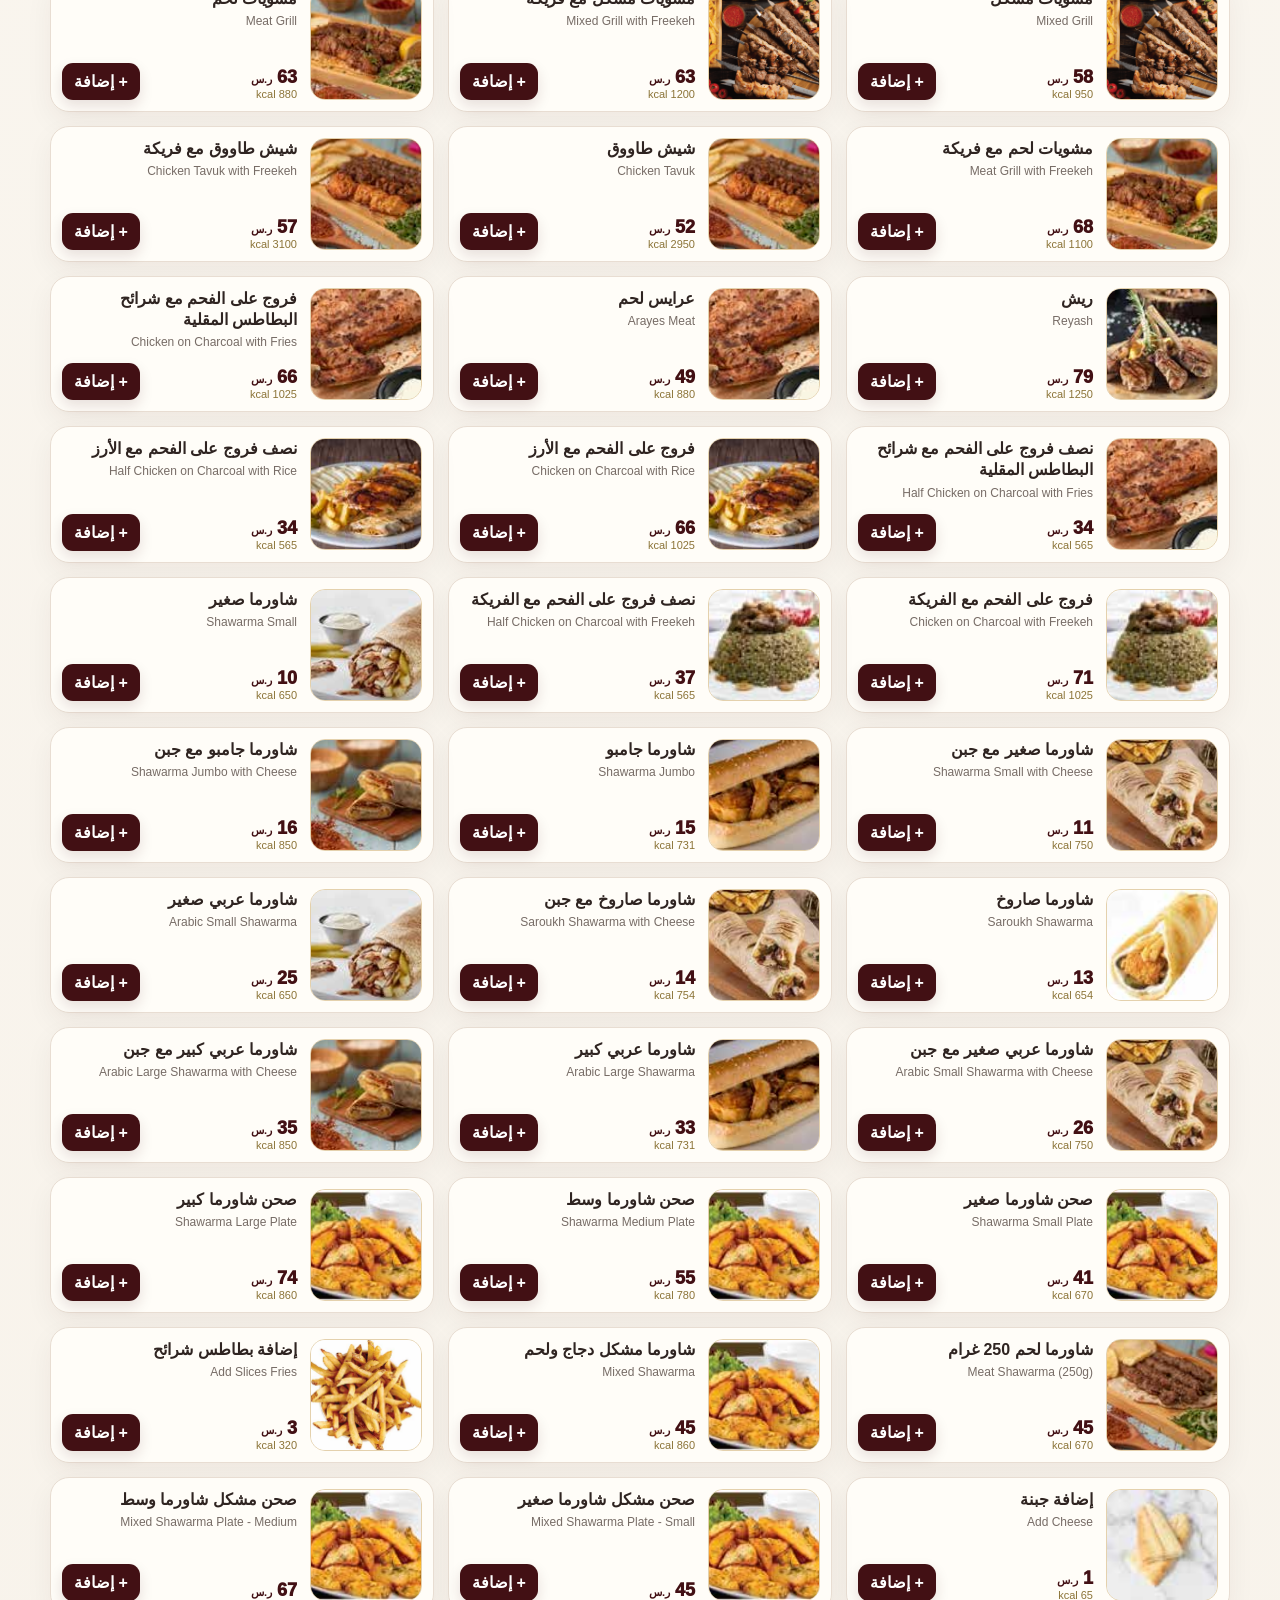
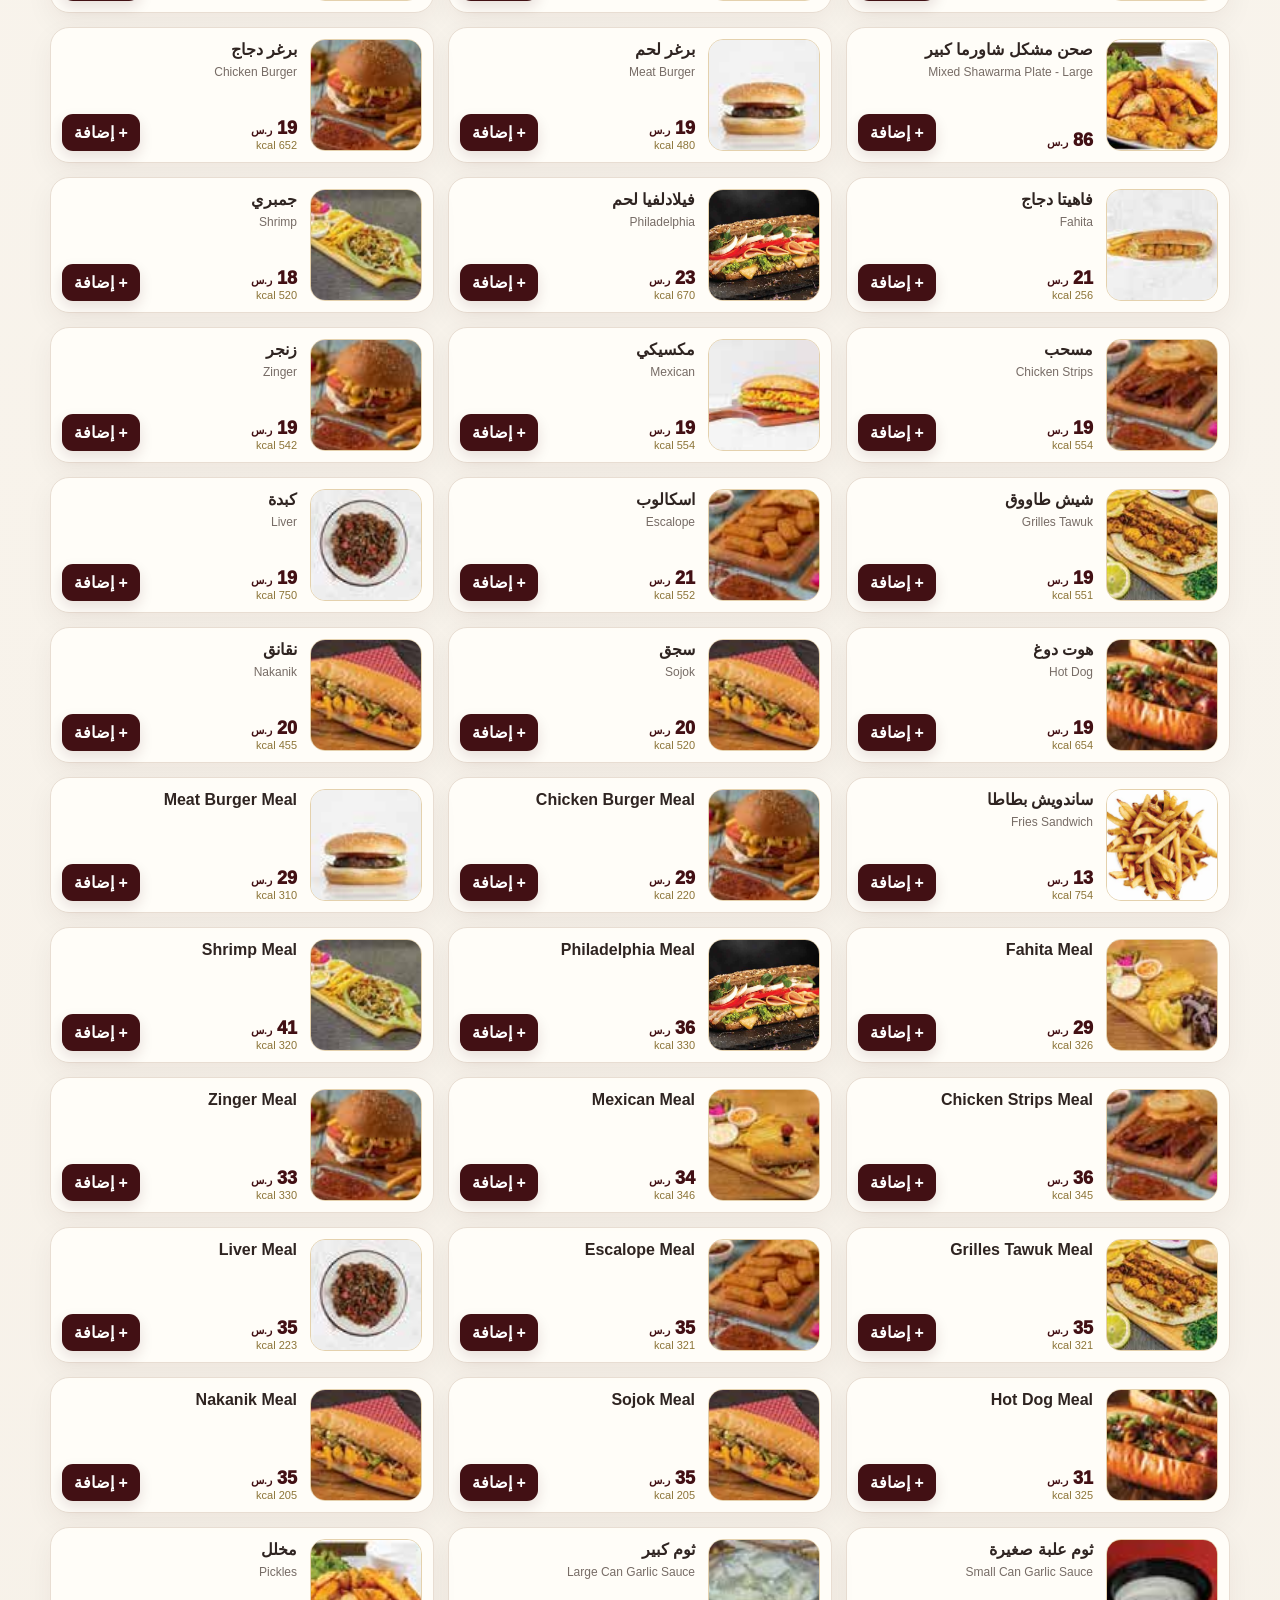
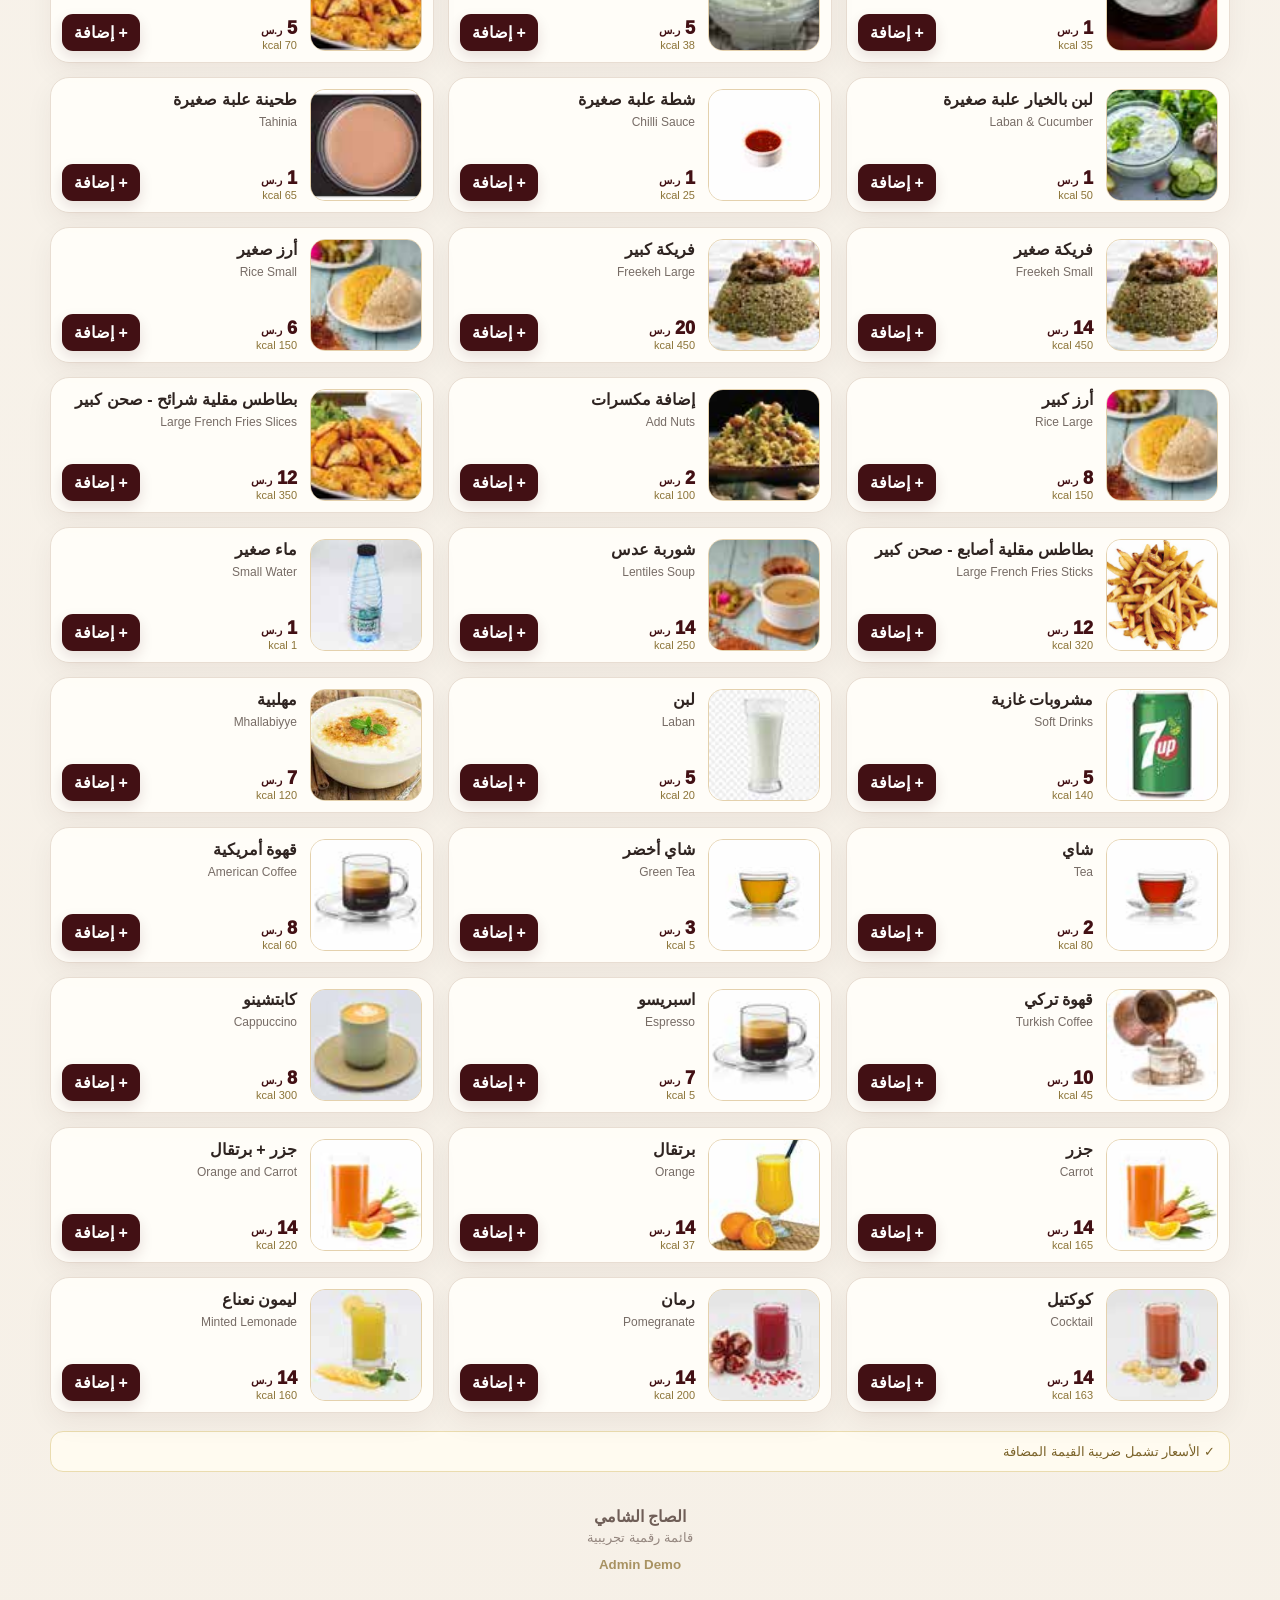
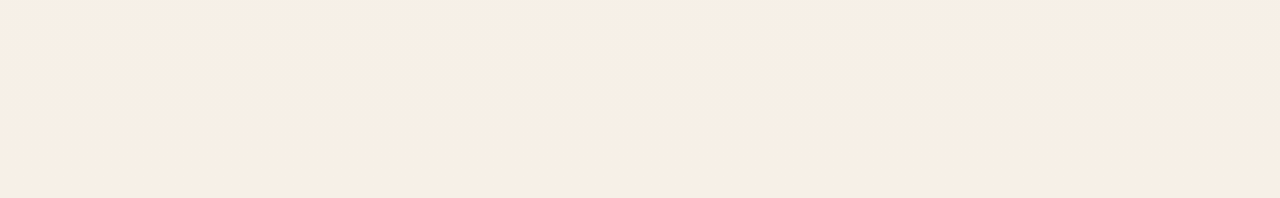
==== commit ae455f31: "feat: premium menu design and category management" ====
--- a/index.html
+++ b/index.html
@@ -1,37 +1,121 @@
 <!doctype html>
 <html lang="ar" dir="rtl">
 <head>
-<meta charset="utf-8"><meta name="viewport" content="width=device-width,initial-scale=1,viewport-fit=cover">
-<meta name="theme-color" content="#4a1014"><title>الصاج الشامي | Digital Menu</title>
+<meta charset="utf-8">
+<meta name="viewport" content="width=device-width,initial-scale=1,viewport-fit=cover">
+<meta name="theme-color" content="#421014">
+<title>الصاج الشامي | Digital Menu</title>
 <style>
-:root{--wine:#4a1014;--wine2:#2b090c;--gold:#c8a348;--cream:#fbf7ef;--paper:#fffefa;--ink:#2a2422;--muted:#746b67;--line:#e8ddd3}
-*{box-sizing:border-box}html{scroll-behavior:smooth}body{margin:0;background:var(--cream);color:var(--ink);font-family:Arial,Tahoma,sans-serif;padding-bottom:98px}
-.hero{position:relative;overflow:hidden;color:#fff;background:linear-gradient(135deg,#27090c,#551419 72%,#341014);border-bottom:3px solid var(--gold);padding:18px 18px 66px}
-.hero:before{content:"";position:absolute;inset:0;opacity:.12;background:radial-gradient(circle at 15% 25%,transparent 0 58px,#d7b552 59px 60px,transparent 61px),radial-gradient(circle at 82% 15%,transparent 0 85px,#d7b552 86px 87px,transparent 88px)}
-.top,.heroCopy{position:relative;z-index:1;width:min(1160px,100%);margin:auto}.top{display:flex;justify-content:space-between;align-items:center;gap:16px}.brand{display:flex;align-items:center;gap:11px}.logo{width:50px;height:50px;border:1px solid #d9bd6b;border-radius:50%;display:grid;place-items:center;color:#f2df9f;font-size:25px;font-weight:900}.brandTxt{display:grid;gap:2px}.brandTxt b{font-size:18px}.brandTxt small{opacity:.66;font-size:11px}.lang{border:1px solid #d1b45c;background:transparent;color:#fff;border-radius:999px;padding:10px 16px;font-weight:800}
-.heroCopy{max-width:760px;text-align:center;margin-top:52px}.eyebrow{display:inline-flex;border:1px solid #8f7032;color:#f0d887;border-radius:999px;padding:7px 11px;font-size:12px;font-weight:800;background:#c8a34810}.hero h1{font-size:clamp(36px,5vw,58px);line-height:1.12;margin:16px 0 10px}.hero p{max-width:680px;margin:auto;opacity:.74;line-height:1.8}
-main{width:min(1160px,calc(100% - 26px));margin:-34px auto 0;position:relative;z-index:2}.search{height:62px;border:1px solid var(--line);border-radius:18px;background:#fff;box-shadow:0 15px 40px #4a101416;display:flex;align-items:center;gap:11px;padding:0 17px}.search i{font-style:normal;color:var(--gold);font-size:24px}.search input{width:100%;height:100%;border:0;outline:0;background:transparent;font-size:16px;color:var(--ink)}
-.tabs{display:flex;gap:8px;overflow:auto;padding:18px 0 8px;scrollbar-width:none}.tabs::-webkit-scrollbar{display:none}.tab{flex:0 0 auto;border:1px solid #dfd2c7;background:#fff;color:#5f514b;border-radius:999px;padding:11px 16px;font-weight:800}.tab.active{background:var(--wine);color:#fff;border-color:var(--wine)}
-.sectionHead{display:flex;align-items:end;justify-content:space-between;gap:12px;margin:24px 2px 14px}.sectionHead small{color:#a28746;font-weight:800}.sectionHead h2{margin:3px 0 0;color:var(--wine2);font-size:30px}.count{color:var(--muted);white-space:nowrap}
-.grid{display:grid;grid-template-columns:repeat(3,minmax(0,1fr));gap:13px}.card{min-width:0;background:var(--paper);border:1px solid var(--line);border-radius:17px;padding:11px;display:flex;gap:12px;box-shadow:0 8px 24px #2c17100b}.pic{width:108px;height:108px;flex:0 0 108px;border-radius:14px;overflow:hidden;background:linear-gradient(145deg,#f4e7d4,#e4c27c);border:1px solid #e5d2aa}.pic img{width:100%;height:100%;object-fit:cover}.cardBody{flex:1;min-width:0;display:flex;flex-direction:column;justify-content:space-between}.name{font-weight:900;font-size:16px;line-height:1.3}.sub{font-size:12px;color:var(--muted);margin-top:3px;line-height:1.35}.meta{display:flex;align-items:end;justify-content:space-between;gap:8px;flex-wrap:wrap;margin-top:14px}.kcal{font-size:12px;color:#8d763d}.price{font-size:18px;font-weight:900;color:var(--wine);white-space:nowrap}.price span{font-size:11px}.add{border:0;border-radius:10px;background:var(--wine);color:#fff;padding:9px 12px;font-weight:800}
-.empty{grid-column:1/-1;text-align:center;padding:45px 20px;color:var(--muted);background:#fff;border-radius:17px;border:1px solid var(--line)}.vat{margin:17px 0 6px;padding:12px 14px;border:1px solid #eadbb0;border-radius:12px;background:#fffaf0;color:#81682c;font-size:13px}
-.cart{position:fixed;z-index:30;left:50%;bottom:12px;transform:translateX(-50%);width:min(760px,calc(100% - 22px));border-radius:17px;background:#2b090c;color:#fff;padding:12px 14px;display:flex;align-items:center;justify-content:space-between;gap:12px;box-shadow:0 18px 50px #26070a55}.cartInfo{display:grid;gap:2px}.cartInfo small{opacity:.62}.cartInfo b{font-size:16px}.cart button{border:0;border-radius:10px;background:var(--gold);color:#2b090c;padding:11px 16px;font-weight:900}.cart button:disabled{opacity:.42}
-footer{text-align:center;color:#6e5d57;padding:30px 14px 120px;display:grid;gap:4px}footer small{opacity:.75}
+:root{--wine:#421014;--wine2:#2a090c;--gold:#c7a24a;--gold2:#e4cf96;--cream:#f8f3ea;--paper:#fffdf8;--ink:#251f1d;--muted:#776c66;--line:#e8ddd2;--shadow:0 18px 45px rgba(62,23,20,.09)}
+*{box-sizing:border-box}html{scroll-behavior:smooth}body{margin:0;background:linear-gradient(180deg,#fbf8f2 0,#f6f0e7 100%);color:var(--ink);font-family:Arial,Tahoma,sans-serif;padding-bottom:106px}
+button,input{font:inherit}button{cursor:pointer}
+.hero{position:relative;overflow:hidden;color:#fff;background:
+radial-gradient(circle at 12% 12%,rgba(213,178,85,.16),transparent 28%),
+linear-gradient(135deg,#26090c 0%,#4d1116 62%,#2e0b0e 100%);border-bottom:1px solid rgba(199,162,74,.65);padding:18px 18px 84px}
+.hero:after{content:"";position:absolute;inset:auto -12% -50% -12%;height:70%;border-radius:50%;background:rgba(255,255,255,.025)}
+.top,.heroCopy{position:relative;z-index:1;width:min(1180px,100%);margin:auto}
+.top{display:flex;align-items:center;justify-content:space-between;gap:14px}
+.brand{display:flex;align-items:center;gap:12px}.logo{width:54px;height:54px;border-radius:50%;border:1px solid #d4b760;display:grid;place-items:center;color:#f2dc96;font-size:26px;font-weight:900;background:#ffffff08;box-shadow:inset 0 0 0 5px #ffffff05}
+.brandTxt{display:grid;gap:2px}.brandTxt b{font-size:18px}.brandTxt small{font-size:11px;opacity:.64;letter-spacing:.02em}
+.lang{border:1px solid #d2b45d;background:#ffffff08;color:#fff;border-radius:999px;padding:10px 17px;font-weight:800}
+.heroCopy{max-width:820px;text-align:center;margin-top:54px}.eyebrow{display:inline-flex;align-items:center;gap:7px;border:1px solid #8d7234;border-radius:999px;padding:7px 12px;color:#f3da8c;background:#c7a24a0c;font-size:12px;font-weight:900}
+.hero h1{font-size:clamp(38px,5vw,64px);line-height:1.08;margin:17px 0 11px;letter-spacing:-.02em}.hero p{max-width:670px;margin:auto;line-height:1.9;opacity:.72;font-size:15px}
+main{width:min(1180px,calc(100% - 28px));margin:-46px auto 0;position:relative;z-index:3}
+.searchWrap{background:rgba(255,255,255,.96);border:1px solid var(--line);border-radius:22px;padding:9px;box-shadow:var(--shadow);backdrop-filter:blur(10px)}
+.search{height:54px;display:flex;align-items:center;gap:10px;padding:0 10px}.searchIcon{font-size:21px;color:var(--gold)}.search input{border:0;outline:0;width:100%;height:100%;background:transparent;color:var(--ink);font-size:15px}
+.categoryBar{position:sticky;top:0;z-index:20;margin-top:14px;padding:10px 0;background:linear-gradient(180deg,rgba(248,243,234,.98),rgba(248,243,234,.92) 82%,transparent);backdrop-filter:blur(10px)}
+.categoryRow{display:flex;align-items:center;gap:8px;overflow:hidden}.categoryScroller{display:flex;gap:8px;overflow:auto;scrollbar-width:none;flex:1;padding:2px 0}.categoryScroller::-webkit-scrollbar{display:none}
+.catBtn,.moreBtn{flex:0 0 auto;border:1px solid #dfd1c5;background:#fff;color:#5c4f49;border-radius:999px;padding:10px 15px;font-weight:850;white-space:nowrap;box-shadow:0 5px 16px #3c1b1408}
+.catBtn.active{background:var(--wine);border-color:var(--wine);color:#fff;box-shadow:0 8px 20px #42101420}.moreBtn{color:var(--wine);border-color:#d9c7b7;background:#fffaf3}
+.sectionHead{display:flex;justify-content:space-between;align-items:end;gap:14px;margin:25px 2px 14px}.sectionHead small{color:#9a7d36;font-weight:900;letter-spacing:.02em}.sectionHead h2{margin:4px 0 0;color:var(--wine2);font-size:31px}.count{color:var(--muted);font-size:13px}
+.grid{display:grid;grid-template-columns:repeat(3,minmax(0,1fr));gap:14px}
+.card{background:rgba(255,253,248,.98);border:1px solid var(--line);border-radius:19px;padding:11px;display:flex;gap:13px;min-width:0;box-shadow:0 10px 28px rgba(48,27,20,.055);transition:.18s transform,.18s box-shadow}
+.card:hover{transform:translateY(-2px);box-shadow:0 16px 38px rgba(48,27,20,.09)}.pic{width:112px;height:112px;flex:0 0 112px;border-radius:15px;overflow:hidden;background:linear-gradient(145deg,#f4e5ca,#e1bf79);border:1px solid #e4d1ad}.pic img{width:100%;height:100%;object-fit:cover}
+.cardBody{flex:1;min-width:0;display:flex;flex-direction:column;justify-content:space-between}.name{font-size:16px;font-weight:900;line-height:1.32;color:#2f2421}.sub{font-size:12px;color:var(--muted);margin-top:4px;line-height:1.35}
+.meta{display:grid;grid-template-columns:1fr auto;align-items:end;gap:8px;margin-top:13px}.price{font-size:18px;font-weight:950;color:var(--wine)}.price span{font-size:11px;font-weight:800}.kcal{font-size:11px;color:#8c7438}.add{grid-column:2;border:0;background:var(--wine);color:#fff;border-radius:11px;padding:9px 12px;font-weight:900;box-shadow:0 6px 14px #42101420}
+.vat{margin:18px 0 5px;padding:12px 14px;border-radius:13px;border:1px solid #eadcaf;background:#fffbf0;color:#7a6228;font-size:13px}
+.empty{grid-column:1/-1;text-align:center;padding:44px 16px;background:#fff;border:1px solid var(--line);border-radius:18px;color:var(--muted)}
+.drawer{position:fixed;inset:0;background:#1a070a80;display:none;align-items:flex-end;z-index:50;padding:12px}.drawer.open{display:flex}.drawerPanel{width:min(720px,100%);margin:auto;background:#fffdf8;border-radius:24px 24px 18px 18px;max-height:78vh;overflow:auto;box-shadow:0 30px 80px #0005}.drawerHead{display:flex;justify-content:space-between;align-items:center;padding:18px 18px 12px;border-bottom:1px solid var(--line)}.drawerHead h3{margin:0;color:var(--wine2)}.drawerHead button{border:0;background:#f3ede6;width:34px;height:34px;border-radius:10px;font-size:19px}
+.drawerGrid{display:grid;grid-template-columns:repeat(2,minmax(0,1fr));gap:9px;padding:14px}.drawerCat{border:1px solid var(--line);border-radius:14px;background:#fff;padding:13px;text-align:start;font-weight:850;color:#463a35}.drawerCat.active{background:#f7eee7;border-color:#cdb8a3;color:var(--wine)}
+.cart{position:fixed;z-index:40;left:50%;bottom:12px;transform:translateX(-50%);width:min(760px,calc(100% - 22px));border-radius:18px;background:#2b090c;color:#fff;padding:12px 14px;display:flex;align-items:center;justify-content:space-between;gap:12px;box-shadow:0 20px 50px #26070a50}.cartInfo{display:grid;gap:2px}.cartInfo small{opacity:.62}.cartInfo b{font-size:16px}.cart button{border:0;border-radius:11px;background:var(--gold);color:#2b090c;padding:11px 16px;font-weight:950}.cart button:disabled{opacity:.43}
+footer{text-align:center;color:#6f5e57;padding:30px 14px 120px;display:grid;gap:4px}footer small{opacity:.72}
 @media(max-width:980px){.grid{grid-template-columns:repeat(2,minmax(0,1fr))}}
-@media(max-width:680px){body{padding-bottom:130px}.hero{padding:15px 14px 68px}.brandTxt small{display:none}.heroCopy{margin-top:48px}.hero h1{font-size:39px}.hero p{font-size:14px}main{width:calc(100% - 20px);margin-top:-38px}.search{height:64px}.sectionHead{margin-top:27px}.sectionHead h2{font-size:29px}.grid{grid-template-columns:1fr;gap:11px}.card{padding:10px}.pic{width:104px;height:104px;flex-basis:104px}.cart{bottom:9px;width:calc(100% - 18px)}}
+@media(max-width:680px){body{padding-bottom:128px}.hero{padding:15px 14px 86px}.brandTxt small{display:none}.heroCopy{margin-top:45px}.hero h1{font-size:39px}.hero p{font-size:14px}main{width:calc(100% - 20px);margin-top:-48px}.searchWrap{border-radius:19px}.categoryBar{margin-top:10px;padding-top:8px}.categoryRow{gap:6px}.catBtn,.moreBtn{padding:10px 13px}.sectionHead{margin-top:22px}.sectionHead h2{font-size:29px}.grid{grid-template-columns:1fr;gap:11px}.card{padding:10px}.pic{width:106px;height:106px;flex-basis:106px}.drawerGrid{grid-template-columns:1fr 1fr}.cart{bottom:9px;width:calc(100% - 18px)}}
 </style>
 </head>
 <body>
-<header class="hero"><div class="top"><div class="brand"><div class="logo">ص</div><div class="brandTxt"><b>الصاج الشامي</b><small>The Original Taste Of Al-Sham</small></div></div><button id="lang" class="lang">English</button></div>
-<div class="heroCopy"><span class="eyebrow" data-ar="القائمة الرقمية" data-en="Digital Menu">القائمة الرقمية</span><h1 data-ar="أصل المذاق الشامي" data-en="The Original Taste Of Al-Sham">أصل المذاق الشامي</h1><p data-ar="قائمة كاملة وسريعة التصفح، مع الأقسام والأسعار والسعرات الحرارية." data-en="A complete, easy-to-browse menu with categories, prices and calories.">قائمة كاملة وسريعة التصفح، مع الأقسام والأسعار والسعرات الحرارية.</p></div></header>
-<main><div class="search"><i>⌕</i><input id="search" placeholder="ابحث عن طبق..."></div><div id="tabs" class="tabs"></div><div class="sectionHead"><div><small data-ar="مختارات الصاج الشامي" data-en="Al Saj Al Shami">مختارات الصاج الشامي</small><h2 id="sectionTitle"></h2></div><span id="count" class="count"></span></div><section id="grid" class="grid"></section><div class="vat">✓ <span data-ar="الأسعار تشمل ضريبة القيمة المضافة" data-en="Prices include VAT">الأسعار تشمل ضريبة القيمة المضافة</span></div></main>
-<div class="cart"><div class="cartInfo"><small id="cartLabel">معاينة الطلب</small><b id="cartCount">0 عنصر</b></div><button id="cartBtn" disabled>عرض السلة</button></div><footer><b>الصاج الشامي</b><small data-ar="قائمة رقمية تجريبية" data-en="Digital menu preview">قائمة رقمية تجريبية</small><small style="margin-top:8px"><a href="/admin/" style="color:#8b6f2f;text-decoration:none;font-weight:700">Admin Demo</a></small></footer>
+<header class="hero">
+  <div class="top">
+    <div class="brand"><div class="logo">ص</div><div class="brandTxt"><b>الصاج الشامي</b><small>The Original Taste Of Al-Sham</small></div></div>
+    <button class="lang" id="lang">English</button>
+  </div>
+  <div class="heroCopy">
+    <span class="eyebrow" data-ar="القائمة الرقمية" data-en="Digital Menu">القائمة الرقمية</span>
+    <h1 data-ar="أصل المذاق الشامي" data-en="The Original Taste Of Al-Sham">أصل المذاق الشامي</h1>
+    <p data-ar="قائمة مرتبة وسريعة التصفح، مع الأسعار والسعرات الحرارية وتحديثات فورية." data-en="A refined digital menu with clear categories, prices, calories and instant updates.">قائمة مرتبة وسريعة التصفح، مع الأسعار والسعرات الحرارية وتحديثات فورية.</p>
+  </div>
+</header>
+
+<main>
+  <div class="searchWrap"><div class="search"><span class="searchIcon">⌕</span><input id="search" placeholder="ابحث عن طبق..."></div></div>
+  <div class="categoryBar"><div class="categoryRow"><div id="quickCats" class="categoryScroller"></div><button id="moreBtn" class="moreBtn">المزيد</button></div></div>
+  <div class="sectionHead"><div><small data-ar="مختارات الصاج الشامي" data-en="Al Saj Al Shami">مختارات الصاج الشامي</small><h2 id="sectionTitle"></h2></div><span id="count" class="count"></span></div>
+  <section id="grid" class="grid"></section>
+  <div class="vat">✓ <span data-ar="الأسعار تشمل ضريبة القيمة المضافة" data-en="Prices include VAT">الأسعار تشمل ضريبة القيمة المضافة</span></div>
+</main>
+
+<div class="drawer" id="drawer"><div class="drawerPanel"><div class="drawerHead"><h3 id="drawerTitle">كل الأقسام</h3><button id="closeDrawer">×</button></div><div id="drawerGrid" class="drawerGrid"></div></div></div>
+<div class="cart"><div class="cartInfo"><small id="cartLabel">معاينة الطلب</small><b id="cartCount">0 عنصر</b></div><button id="cartBtn" disabled>عرض السلة</button></div>
+<footer><b>الصاج الشامي</b><small data-ar="قائمة رقمية تجريبية" data-en="Digital menu preview">قائمة رقمية تجريبية</small><small style="margin-top:8px"><a href="/admin/" style="color:#8b6f2f;text-decoration:none;font-weight:800">Admin Demo</a></small></footer>
+
 <script>
-const BASE_DATA={"categories": [{"id": "falafel", "ar": "فلافل", "en": "Falafel"}, {"id": "safiha", "ar": "صفيحة شامية", "en": "Safiha"}, {"id": "foul", "ar": "الفول والحمص", "en": "Foul & Hummus"}, {"id": "appetizers", "ar": "المقبلات", "en": "Appetizers"}, {"id": "tajun", "ar": "الطواجن", "en": "Tajun"}, {"id": "chicken", "ar": "الفروج الشامي", "en": "Grilled Chicken"}, {"id": "grills", "ar": "المشويات", "en": "Grills"}, {"id": "shawarma", "ar": "شاورما", "en": "Shawarma"}, {"id": "sandwiches", "ar": "الساندوتشات", "en": "Sandwiches"}, {"id": "meals", "ar": "الوجبات", "en": "Meals"}, {"id": "additions", "ar": "الإضافات", "en": "Additions"}, {"id": "drinks", "ar": "المشروبات", "en": "Drinks & Dessert"}], "items": [{"cat": "falafel", "en": "Falafel Shami Bread", "ar": "فلافل خبز شامي", "price": 5, "kcal": 155, "img": "img-010.jpg"}, {"cat": "falafel", "en": "Falafel Saj Bread", "ar": "فلافل خبز صاج", "price": 7, "kcal": 155, "img": "img-055.jpg"}, {"cat": "falafel", "en": "Falafel Tannour Bread", "ar": "فلافل خبز تنور", "price": 8, "kcal": 155, "img": "img-057.jpg"}, {"cat": "safiha", "en": "Cheese Safiha - 1 kg", "ar": "صفيحة جبن - 1 كغ", "price": 125, "kcal": 750, "img": "img-006.jpg"}, {"cat": "safiha", "en": "Cheese Safiha - 1/2 kg", "ar": "صفيحة جبن - 1/2 كغ", "price": 65, "kcal": 550, "img": "img-007.jpg"}, {"cat": "safiha", "en": "Spinach Safiha - 1 kg", "ar": "صفيحة سبانخ - 1 كغ", "price": 110, "kcal": 750, "img": "img-009.jpg"}, {"cat": "safiha", "en": "Spinach Safiha - 1/2 kg", "ar": "صفيحة سبانخ - 1/2 كغ", "price": 55, "kcal": 550, "img": "img-008.jpg"}, {"cat": "safiha", "en": "Safiha Pomegranate Molasses - 1 kg", "ar": "صفيحة دبس رمان - 1 كغ", "price": 125, "kcal": 750, "img": "img-003.jpg"}, {"cat": "safiha", "en": "Safiha Pomegranate Molasses - 1/2 kg", "ar": "صفيحة دبس رمان - 1/2 كغ", "price": 65, "kcal": 550, "img": "img-004.jpg"}, {"cat": "safiha", "en": "Safiha Tomato - 1 kg", "ar": "صفيحة بندورة - 1 كغ", "price": 125, "kcal": 750, "img": "img-002.jpg"}, {"cat": "safiha", "en": "Safiha Tomato - 1/2 kg", "ar": "صفيحة بندورة - 1/2 كغ", "price": 65, "kcal": 550, "img": "img-005.jpg"}, {"cat": "foul", "en": "Foul Shami with Olive Oil", "ar": "فول شامي بالزيت", "price": 14, "kcal": 210, "img": "img-012.jpg"}, {"cat": "foul", "en": "Foul Shami with Tahinia", "ar": "فول شامي بالطحينة", "price": 14, "kcal": 210, "img": "img-014.jpg"}, {"cat": "foul", "en": "Hummus", "ar": "حمص", "price": 14, "kcal": 205, "img": "img-011.jpg"}, {"cat": "foul", "en": "Hummus Beiruti", "ar": "حمص بيروتي", "price": 14, "kcal": 210, "img": "img-024.jpg"}, {"cat": "foul", "en": "Hummus With Olive Oil", "ar": "حمص بالزيت", "price": 14, "kcal": 205, "img": "img-013.jpg"}, {"cat": "foul", "en": "Hummus Beans with Olive Oil", "ar": "حمص حب بالزيت", "price": 14, "kcal": 205, "img": "img-015.jpg"}, {"cat": "foul", "en": "Hummus Beans with Tahinia", "ar": "حمص حب بالطحينة", "price": 14, "kcal": 220, "img": "img-018.jpg"}, {"cat": "foul", "en": "Fattah with Ghee", "ar": "فتة بالسمنة", "price": 22, "kcal": 150, "img": "img-019.jpg"}, {"cat": "foul", "en": "Fattah With Olive Oil", "ar": "فتة بالزيت", "price": 22, "kcal": 150, "img": "img-016.jpg"}, {"cat": "appetizers", "en": "Fried Kebbeh", "ar": "كبة مقلية", "price": 5, "kcal": 45, "img": "img-023.jpg"}, {"cat": "appetizers", "en": "Grape Leaves", "ar": "ورق عنب", "price": 16, "kcal": 230, "img": "img-022.jpg"}, {"cat": "appetizers", "en": "Hummus", "ar": "حمص", "price": 14, "kcal": 205, "img": "img-017.jpg"}, {"cat": "appetizers", "en": "Hummus Beiruty", "ar": "حمص بيروتي", "price": 14, "kcal": 210, "img": "img-024.jpg"}, {"cat": "appetizers", "en": "Mutabbal", "ar": "متبل", "price": 14, "kcal": 320, "img": "img-025.jpg"}, {"cat": "appetizers", "en": "Beetroot Mutabbal", "ar": "متبل شمندر", "price": 14, "kcal": 220, "img": "img-026.jpg"}, {"cat": "appetizers", "en": "Baba Ghannouj", "ar": "بابا غنوج", "price": 14, "kcal": 280, "img": "img-027.jpg"}, {"cat": "appetizers", "en": "Mixed Appetizers", "ar": "مقبلات مشكلة", "price": 26, "kcal": 320, "img": "img-028.jpg"}, {"cat": "appetizers", "en": "Muhammara", "ar": "محمرة", "price": 11, "kcal": 250, "img": "img-029.jpg"}, {"cat": "appetizers", "en": "Laban And Cucumber", "ar": "لبن بخيار", "price": 6, "kcal": 50, "img": "img-030.jpg"}, {"cat": "appetizers", "en": "Mushroom Salad", "ar": "سلطة فطر", "price": 10, "kcal": 253, "img": "img-031.jpg"}, {"cat": "appetizers", "en": "Cabbage Salad", "ar": "سلطة ملفوف", "price": 8, "kcal": 840, "img": "img-032.jpg"}, {"cat": "appetizers", "en": "Vegetables Salad", "ar": "سلطة خضار", "price": 16, "kcal": 320, "img": "img-033.jpg"}, {"cat": "appetizers", "en": "Tabbouleh", "ar": "تبولة", "price": 18, "kcal": 230, "img": "img-034.jpg"}, {"cat": "appetizers", "en": "Fattoush", "ar": "فتوش", "price": 18, "kcal": 157, "img": "img-035.jpg"}, {"cat": "tajun", "en": "Chicken Tajun", "ar": "طاجن دجاج", "price": 52, "kcal": 998, "img": "img-037.jpg"}, {"cat": "tajun", "en": "Chicken and Cheese Tajun", "ar": "طاجن دجاج بالجبن", "price": 57, "kcal": 1025, "img": "img-038.jpg"}, {"cat": "tajun", "en": "Meat Tajun", "ar": "طاجن لحم", "price": 59, "kcal": 999, "img": "img-036.jpg"}, {"cat": "tajun", "en": "Meat and Cheese Tajun", "ar": "طاجن لحم بالجبن", "price": 64, "kcal": 1025, "img": "img-039.jpg"}, {"cat": "chicken", "en": "Grilled Chicken With French Fries (Garlic)", "ar": "", "price": 71, "kcal": 650, "img": "img-050.jpg"}, {"cat": "chicken", "en": "Half Grilled Chicken With French Fries (Garlic)", "ar": "", "price": 37, "kcal": 320, "img": "img-050.jpg"}, {"cat": "chicken", "en": "Grilled Chicken With Rice (Tahinia + Chilli + Laban)", "ar": "", "price": 71, "kcal": 780, "img": "img-058.jpg"}, {"cat": "chicken", "en": "Half Grilled Chicken With Rice (Tahinia + Chilli + Laban)", "ar": "", "price": 37, "kcal": 350, "img": "img-058.jpg"}, {"cat": "chicken", "en": "Grilled Chicken with Freekeh & Nuts (Tahinia + Chilli + Laban)", "ar": "", "price": 76, "kcal": 850, "img": "img-093.jpg"}, {"cat": "chicken", "en": "Half Grilled Chicken with Freekeh & Nuts (Tahinia + Chilli + Laban)", "ar": "", "price": 40, "kcal": 650, "img": "img-093.jpg"}, {"cat": "chicken", "en": "Grilled Chicken (Garlic)", "ar": "", "price": 60, "kcal": 880, "img": "img-050.jpg"}, {"cat": "chicken", "en": "Half Grilled Chicken (Garlic)", "ar": "", "price": 31, "kcal": 450, "img": "img-050.jpg"}, {"cat": "grills", "en": "Meat Kebab", "ar": "", "price": 49, "kcal": 880, "img": "img-041.png"}, {"cat": "grills", "en": "Meat Kebab with Freekeh", "ar": "", "price": 54, "kcal": 1100, "img": "img-041.png"}, {"cat": "grills", "en": "Meat Joints", "ar": "", "price": 65, "kcal": 950, "img": "img-042.jpg"}, {"cat": "grills", "en": "Meat Joints with Freekeh", "ar": "", "price": 71, "kcal": 1200, "img": "img-042.jpg"}, {"cat": "grills", "en": "Mixed Grill", "ar": "", "price": 58, "kcal": 950, "img": "img-059.png"}, {"cat": "grills", "en": "Mixed Grill with Freekeh", "ar": "", "price": 63, "kcal": 1200, "img": "img-059.png"}, {"cat": "grills", "en": "Meat Grill", "ar": "", "price": 63, "kcal": 880, "img": "img-043.jpg"}, {"cat": "grills", "en": "Meat Grill with Freekeh", "ar": "", "price": 68, "kcal": 1100, "img": "img-043.jpg"}, {"cat": "grills", "en": "Chicken Tavuk", "ar": "", "price": 52, "kcal": 2950, "img": "img-044.jpg"}, {"cat": "grills", "en": "Chicken Tavuk with Freekeh", "ar": "", "price": 57, "kcal": 3100, "img": "img-044.jpg"}, {"cat": "grills", "en": "Reyash", "ar": "", "price": 79, "kcal": 1250, "img": "img-048.jpg"}, {"cat": "grills", "en": "Arayes Meat", "ar": "", "price": 49, "kcal": 880, "img": "img-049.jpg"}, {"cat": "grills", "en": "Chicken on Charcoal with Fries", "ar": "", "price": 66, "kcal": 1025, "img": "img-050.jpg"}, {"cat": "grills", "en": "Half Chicken on Charcoal with Fries", "ar": "", "price": 34, "kcal": 565, "img": "img-050.jpg"}, {"cat": "grills", "en": "Chicken on Charcoal with Rice", "ar": "", "price": 66, "kcal": 1025, "img": "img-058.jpg"}, {"cat": "grills", "en": "Half Chicken on Charcoal with Rice", "ar": "", "price": 34, "kcal": 565, "img": "img-058.jpg"}, {"cat": "grills", "en": "Chicken on Charcoal with Freekeh", "ar": "", "price": 71, "kcal": 1025, "img": "img-093.jpg"}, {"cat": "grills", "en": "Half Chicken on Charcoal with Freekeh", "ar": "", "price": 37, "kcal": 565, "img": "img-093.jpg"}, {"cat": "shawarma", "en": "Shawarma Small", "ar": "شاورما صغير", "price": 10, "kcal": 650, "img": "img-055.jpg"}, {"cat": "shawarma", "en": "Shawarma Small with Cheese", "ar": "شاورما صغير مع جبن", "price": 11, "kcal": 750, "img": "img-054.jpg"}, {"cat": "shawarma", "en": "Shawarma Jumbo", "ar": "شاورما جامبو", "price": 15, "kcal": 731, "img": "img-056.jpg"}, {"cat": "shawarma", "en": "Shawarma Jumbo with Cheese", "ar": "شاورما جامبو مع جبن", "price": 16, "kcal": 850, "img": "img-053.jpg"}, {"cat": "shawarma", "en": "Saroukh Shawarma", "ar": "شاورما صاروخ", "price": 13, "kcal": 654, "img": "img-065.jpg"}, {"cat": "shawarma", "en": "Saroukh Shawarma with Cheese", "ar": "شاورما صاروخ مع جبن", "price": 14, "kcal": 754, "img": "img-054.jpg"}, {"cat": "shawarma", "en": "Arabic Small Shawarma", "ar": "شاورما عربي صغير", "price": 25, "kcal": 650, "img": "img-055.jpg"}, {"cat": "shawarma", "en": "Arabic Small Shawarma with Cheese", "ar": "شاورما عربي صغير مع جبن", "price": 26, "kcal": 750, "img": "img-054.jpg"}, {"cat": "shawarma", "en": "Arabic Large Shawarma", "ar": "شاورما عربي كبير", "price": 33, "kcal": 731, "img": "img-056.jpg"}, {"cat": "shawarma", "en": "Arabic Large Shawarma with Cheese", "ar": "شاورما عربي كبير مع جبن", "price": 35, "kcal": 850, "img": "img-053.jpg"}, {"cat": "shawarma", "en": "Shawarma Small Plate", "ar": "صحن شاورما صغير", "price": 41, "kcal": 670, "img": "img-052.jpg"}, {"cat": "shawarma", "en": "Shawarma Medium Plate", "ar": "صحن شاورما وسط", "price": 55, "kcal": 780, "img": "img-052.jpg"}, {"cat": "shawarma", "en": "Shawarma Large Plate", "ar": "صحن شاورما كبير", "price": 74, "kcal": 860, "img": "img-052.jpg"}, {"cat": "shawarma", "en": "Meat Shawarma (250g)", "ar": "شاورما لحم 250 غرام", "price": 45, "kcal": 670, "img": "img-042.jpg"}, {"cat": "shawarma", "en": "Mixed Shawarma", "ar": "شاورما مشكل دجاج ولحم", "price": 45, "kcal": 860, "img": "img-052.jpg"}, {"cat": "shawarma", "en": "Add Slices Fries", "ar": "إضافة بطاطس شرائح", "price": 3, "kcal": 320, "img": "img-103.jpg"}, {"cat": "shawarma", "en": "Add Cheese", "ar": "إضافة جبنة", "price": 1, "kcal": 65, "img": "img-006.jpg"}, {"cat": "shawarma", "en": "Mixed Shawarma Plate - Small", "ar": "صحن مشكل شاورما صغير", "price": 45, "kcal": null, "img": "img-052.jpg"}, {"cat": "shawarma", "en": "Mixed Shawarma Plate - Medium", "ar": "صحن مشكل شاورما وسط", "price": 67, "kcal": null, "img": "img-052.jpg"}, {"cat": "shawarma", "en": "Mixed Shawarma Plate - Large", "ar": "صحن مشكل شاورما كبير", "price": 86, "kcal": null, "img": "img-052.jpg"}, {"cat": "sandwiches", "en": "Meat Burger", "ar": "", "price": 19, "kcal": 480, "img": "img-060.jpg"}, {"cat": "sandwiches", "en": "Chicken Burger", "ar": "", "price": 19, "kcal": 652, "img": "img-066.jpg"}, {"cat": "sandwiches", "en": "Fahita", "ar": "", "price": 21, "kcal": 256, "img": "img-064.jpg"}, {"cat": "sandwiches", "en": "Philadelphia", "ar": "", "price": 23, "kcal": 670, "img": "img-075.jpg"}, {"cat": "sandwiches", "en": "Shrimp", "ar": "", "price": 18, "kcal": 520, "img": "img-076.jpg"}, {"cat": "sandwiches", "en": "Chicken Strips", "ar": "", "price": 19, "kcal": 554, "img": "img-085.jpg"}, {"cat": "sandwiches", "en": "Mexican", "ar": "", "price": 19, "kcal": 554, "img": "img-070.jpg"}, {"cat": "sandwiches", "en": "Zinger", "ar": "", "price": 19, "kcal": 542, "img": "img-078.jpg"}, {"cat": "sandwiches", "en": "Grilles Tawuk", "ar": "", "price": 19, "kcal": 551, "img": "img-067.jpg"}, {"cat": "sandwiches", "en": "Escalope", "ar": "", "price": 21, "kcal": 552, "img": "img-080.jpg"}, {"cat": "sandwiches", "en": "Liver", "ar": "", "price": 19, "kcal": 750, "img": "img-069.jpg"}, {"cat": "sandwiches", "en": "Hot Dog", "ar": "", "price": 19, "kcal": 654, "img": "img-071.jpg"}, {"cat": "sandwiches", "en": "Sojok", "ar": "", "price": 20, "kcal": 520, "img": "img-062.jpg"}, {"cat": "sandwiches", "en": "Nakanik", "ar": "", "price": 20, "kcal": 455, "img": "img-062.jpg"}, {"cat": "sandwiches", "en": "Fries Sandwich", "ar": "", "price": 13, "kcal": 754, "img": "img-103.jpg"}, {"cat": "meals", "en": "Chicken Burger Meal", "ar": "", "price": 29, "kcal": 220, "img": "img-066.jpg"}, {"cat": "meals", "en": "Meat Burger Meal", "ar": "", "price": 29, "kcal": 310, "img": "img-060.jpg"}, {"cat": "meals", "en": "Fahita Meal", "ar": "", "price": 29, "kcal": 326, "img": "img-089.jpg"}, {"cat": "meals", "en": "Philadelphia Meal", "ar": "", "price": 36, "kcal": 330, "img": "img-075.jpg"}, {"cat": "meals", "en": "Shrimp Meal", "ar": "", "price": 41, "kcal": 320, "img": "img-076.jpg"}, {"cat": "meals", "en": "Chicken Strips Meal", "ar": "", "price": 36, "kcal": 345, "img": "img-085.jpg"}, {"cat": "meals", "en": "Mexican Meal", "ar": "", "price": 34, "kcal": 346, "img": "img-087.jpg"}, {"cat": "meals", "en": "Zinger Meal", "ar": "", "price": 33, "kcal": 330, "img": "img-078.jpg"}, {"cat": "meals", "en": "Grilles Tawuk Meal", "ar": "", "price": 35, "kcal": 321, "img": "img-067.jpg"}, {"cat": "meals", "en": "Escalope Meal", "ar": "", "price": 35, "kcal": 321, "img": "img-080.jpg"}, {"cat": "meals", "en": "Liver Meal", "ar": "", "price": 35, "kcal": 223, "img": "img-069.jpg"}, {"cat": "meals", "en": "Hot Dog Meal", "ar": "", "price": 31, "kcal": 325, "img": "img-071.jpg"}, {"cat": "meals", "en": "Sojok Meal", "ar": "", "price": 35, "kcal": 205, "img": "img-062.jpg"}, {"cat": "meals", "en": "Nakanik Meal", "ar": "", "price": 35, "kcal": 205, "img": "img-062.jpg"}, {"cat": "additions", "en": "Small Can Garlic Sauce", "ar": "ثوم علبة صغيرة", "price": 1, "kcal": 35, "img": "img-098.jpg"}, {"cat": "additions", "en": "Large Can Garlic Sauce", "ar": "ثوم كبير", "price": 5, "kcal": 38, "img": "img-097.jpg"}, {"cat": "additions", "en": "Pickles", "ar": "مخلل", "price": 5, "kcal": 70, "img": "img-096.jpg"}, {"cat": "additions", "en": "Laban & Cucumber", "ar": "لبن بالخيار علبة صغيرة", "price": 1, "kcal": 50, "img": "img-102.jpg"}, {"cat": "additions", "en": "Chilli Sauce", "ar": "شطة علبة صغيرة", "price": 1, "kcal": 25, "img": "img-101.jpg"}, {"cat": "additions", "en": "Tahinia", "ar": "طحينة علبة صغيرة", "price": 1, "kcal": 65, "img": "img-100.jpg"}, {"cat": "additions", "en": "Freekeh Small", "ar": "فريكة صغير", "price": 14, "kcal": 450, "img": "img-093.jpg"}, {"cat": "additions", "en": "Freekeh Large", "ar": "فريكة كبير", "price": 20, "kcal": 450, "img": "img-093.jpg"}, {"cat": "additions", "en": "Rice Small", "ar": "أرز صغير", "price": 6, "kcal": 150, "img": "img-091.jpg"}, {"cat": "additions", "en": "Rice Large", "ar": "أرز كبير", "price": 8, "kcal": 150, "img": "img-091.jpg"}, {"cat": "additions", "en": "Add Nuts", "ar": "إضافة مكسرات", "price": 2, "kcal": 100, "img": "img-092.jpg"}, {"cat": "additions", "en": "Large French Fries Slices", "ar": "بطاطس مقلية شرائح - صحن كبير", "price": 12, "kcal": 350, "img": "img-096.jpg"}, {"cat": "additions", "en": "Large French Fries Sticks", "ar": "بطاطس مقلية أصابع - صحن كبير", "price": 12, "kcal": 320, "img": "img-103.jpg"}, {"cat": "additions", "en": "Lentiles Soup", "ar": "شوربة عدس", "price": 14, "kcal": 250, "img": "img-094.jpg"}, {"cat": "drinks", "en": "Small Water", "ar": "ماء صغير", "price": 1, "kcal": 1, "img": "img-107.jpg"}, {"cat": "drinks", "en": "Soft Drinks", "ar": "مشروبات غازية", "price": 5, "kcal": 140, "img": "img-106.jpg"}, {"cat": "drinks", "en": "Laban", "ar": "لبن", "price": 5, "kcal": 20, "img": "img-105.jpg"}, {"cat": "drinks", "en": "Mhallabiyye", "ar": "مهلبية", "price": 7, "kcal": 120, "img": "img-108.jpg"}, {"cat": "drinks", "en": "Tea", "ar": "شاي", "price": 2, "kcal": 80, "img": "img-112.jpg"}, {"cat": "drinks", "en": "Green Tea", "ar": "شاي أخضر", "price": 3, "kcal": 5, "img": "img-111.jpg"}, {"cat": "drinks", "en": "American Coffee", "ar": "قهوة أمريكية", "price": 8, "kcal": 60, "img": "img-120.jpg"}, {"cat": "drinks", "en": "Turkish Coffee", "ar": "قهوة تركي", "price": 10, "kcal": 45, "img": "img-109.jpg"}, {"cat": "drinks", "en": "Espresso", "ar": "اسبريسو", "price": 7, "kcal": 5, "img": "img-119.jpg"}, {"cat": "drinks", "en": "Cappuccino", "ar": "كابتشينو", "price": 8, "kcal": 300, "img": "img-110.jpg"}, {"cat": "drinks", "en": "Carrot", "ar": "جزر", "price": 14, "kcal": 165, "img": "img-118.jpg"}, {"cat": "drinks", "en": "Orange", "ar": "برتقال", "price": 14, "kcal": 37, "img": "img-117.jpg"}, {"cat": "drinks", "en": "Orange and Carrot", "ar": "جزر + برتقال", "price": 14, "kcal": 220, "img": "img-113.jpg"}, {"cat": "drinks", "en": "Cocktail", "ar": "كوكتيل", "price": 14, "kcal": 163, "img": "img-114.jpg"}, {"cat": "drinks", "en": "Pomegranate", "ar": "رمان", "price": 14, "kcal": 200, "img": "img-115.jpg"}, {"cat": "drinks", "en": "Minted Lemonade", "ar": "ليمون نعناع", "price": 14, "kcal": 160, "img": "img-116.jpg"}]};
+const BASE_DATA={"categories": [{"id": "falafel", "ar": "فلافل", "en": "Falafel"}, {"id": "safiha", "ar": "صفيحة شامية", "en": "Safiha"}, {"id": "foul", "ar": "الفول والحمص", "en": "Foul & Hummus"}, {"id": "appetizers", "ar": "المقبلات", "en": "Appetizers"}, {"id": "tajun", "ar": "الطواجن", "en": "Tajun"}, {"id": "chicken", "ar": "الفروج الشامي", "en": "Grilled Chicken"}, {"id": "grills", "ar": "المشويات", "en": "Grills"}, {"id": "shawarma", "ar": "شاورما", "en": "Shawarma"}, {"id": "sandwiches", "ar": "الساندوتشات", "en": "Sandwiches"}, {"id": "meals", "ar": "الوجبات", "en": "Meals"}, {"id": "additions", "ar": "الإضافات", "en": "Additions"}, {"id": "drinks", "ar": "المشروبات", "en": "Drinks & Dessert"}], "items": [{"cat": "falafel", "en": "Falafel Shami Bread", "ar": "فلافل خبز شامي", "price": 5, "kcal": 155, "img": "img-010.jpg"}, {"cat": "falafel", "en": "Falafel Saj Bread", "ar": "فلافل خبز صاج", "price": 7, "kcal": 155, "img": "img-055.jpg"}, {"cat": "falafel", "en": "Falafel Tannour Bread", "ar": "فلافل خبز تنور", "price": 8, "kcal": 155, "img": "img-057.jpg"}, {"cat": "safiha", "en": "Cheese Safiha - 1 kg", "ar": "صفيحة جبن - 1 كغ", "price": 125, "kcal": 750, "img": "img-006.jpg"}, {"cat": "safiha", "en": "Cheese Safiha - 1/2 kg", "ar": "صفيحة جبن - 1/2 كغ", "price": 65, "kcal": 550, "img": "img-007.jpg"}, {"cat": "safiha", "en": "Spinach Safiha - 1 kg", "ar": "صفيحة سبانخ - 1 كغ", "price": 110, "kcal": 750, "img": "img-009.jpg"}, {"cat": "safiha", "en": "Spinach Safiha - 1/2 kg", "ar": "صفيحة سبانخ - 1/2 كغ", "price": 55, "kcal": 550, "img": "img-008.jpg"}, {"cat": "safiha", "en": "Safiha Pomegranate Molasses - 1 kg", "ar": "صفيحة دبس رمان - 1 كغ", "price": 125, "kcal": 750, "img": "img-003.jpg"}, {"cat": "safiha", "en": "Safiha Pomegranate Molasses - 1/2 kg", "ar": "صفيحة دبس رمان - 1/2 كغ", "price": 65, "kcal": 550, "img": "img-004.jpg"}, {"cat": "safiha", "en": "Safiha Tomato - 1 kg", "ar": "صفيحة بندورة - 1 كغ", "price": 125, "kcal": 750, "img": "img-002.jpg"}, {"cat": "safiha", "en": "Safiha Tomato - 1/2 kg", "ar": "صفيحة بندورة - 1/2 كغ", "price": 65, "kcal": 550, "img": "img-005.jpg"}, {"cat": "foul", "en": "Foul Shami with Olive Oil", "ar": "فول شامي بالزيت", "price": 14, "kcal": 210, "img": "img-012.jpg"}, {"cat": "foul", "en": "Foul Shami with Tahinia", "ar": "فول شامي بالطحينة", "price": 14, "kcal": 210, "img": "img-014.jpg"}, {"cat": "foul", "en": "Hummus", "ar": "حمص", "price": 14, "kcal": 205, "img": "img-011.jpg"}, {"cat": "foul", "en": "Hummus Beiruti", "ar": "حمص بيروتي", "price": 14, "kcal": 210, "img": "img-024.jpg"}, {"cat": "foul", "en": "Hummus With Olive Oil", "ar": "حمص بالزيت", "price": 14, "kcal": 205, "img": "img-013.jpg"}, {"cat": "foul", "en": "Hummus Beans with Olive Oil", "ar": "حمص حب بالزيت", "price": 14, "kcal": 205, "img": "img-015.jpg"}, {"cat": "foul", "en": "Hummus Beans with Tahinia", "ar": "حمص حب بالطحينة", "price": 14, "kcal": 220, "img": "img-018.jpg"}, {"cat": "foul", "en": "Fattah with Ghee", "ar": "فتة بالسمنة", "price": 22, "kcal": 150, "img": "img-019.jpg"}, {"cat": "foul", "en": "Fattah With Olive Oil", "ar": "فتة بالزيت", "price": 22, "kcal": 150, "img": "img-016.jpg"}, {"cat": "appetizers", "en": "Fried Kebbeh", "ar": "كبة مقلية", "price": 5, "kcal": 45, "img": "img-023.jpg"}, {"cat": "appetizers", "en": "Grape Leaves", "ar": "ورق عنب", "price": 16, "kcal": 230, "img": "img-022.jpg"}, {"cat": "appetizers", "en": "Hummus", "ar": "حمص", "price": 14, "kcal": 205, "img": "img-017.jpg"}, {"cat": "appetizers", "en": "Hummus Beiruty", "ar": "حمص بيروتي", "price": 14, "kcal": 210, "img": "img-024.jpg"}, {"cat": "appetizers", "en": "Mutabbal", "ar": "متبل", "price": 14, "kcal": 320, "img": "img-025.jpg"}, {"cat": "appetizers", "en": "Beetroot Mutabbal", "ar": "متبل شمندر", "price": 14, "kcal": 220, "img": "img-026.jpg"}, {"cat": "appetizers", "en": "Baba Ghannouj", "ar": "بابا غنوج", "price": 14, "kcal": 280, "img": "img-027.jpg"}, {"cat": "appetizers", "en": "Mixed Appetizers", "ar": "مقبلات مشكلة", "price": 26, "kcal": 320, "img": "img-028.jpg"}, {"cat": "appetizers", "en": "Muhammara", "ar": "محمرة", "price": 11, "kcal": 250, "img": "img-029.jpg"}, {"cat": "appetizers", "en": "Laban And Cucumber", "ar": "لبن بخيار", "price": 6, "kcal": 50, "img": "img-030.jpg"}, {"cat": "appetizers", "en": "Mushroom Salad", "ar": "سلطة فطر", "price": 10, "kcal": 253, "img": "img-031.jpg"}, {"cat": "appetizers", "en": "Cabbage Salad", "ar": "سلطة ملفوف", "price": 8, "kcal": 840, "img": "img-032.jpg"}, {"cat": "appetizers", "en": "Vegetables Salad", "ar": "سلطة خضار", "price": 16, "kcal": 320, "img": "img-033.jpg"}, {"cat": "appetizers", "en": "Tabbouleh", "ar": "تبولة", "price": 18, "kcal": 230, "img": "img-034.jpg"}, {"cat": "appetizers", "en": "Fattoush", "ar": "فتوش", "price": 18, "kcal": 157, "img": "img-035.jpg"}, {"cat": "tajun", "en": "Chicken Tajun", "ar": "طاجن دجاج", "price": 52, "kcal": 998, "img": "img-037.jpg"}, {"cat": "tajun", "en": "Chicken and Cheese Tajun", "ar": "طاجن دجاج بالجبن", "price": 57, "kcal": 1025, "img": "img-038.jpg"}, {"cat": "tajun", "en": "Meat Tajun", "ar": "طاجن لحم", "price": 59, "kcal": 999, "img": "img-036.jpg"}, {"cat": "tajun", "en": "Meat and Cheese Tajun", "ar": "طاجن لحم بالجبن", "price": 64, "kcal": 1025, "img": "img-039.jpg"}, {"cat": "chicken", "en": "Grilled Chicken With French Fries (Garlic)", "ar": "فروج مشوي مع شرائح البطاطس المقلية (ثوم)", "price": 71, "kcal": 650, "img": "img-050.jpg"}, {"cat": "chicken", "en": "Half Grilled Chicken With French Fries (Garlic)", "ar": "نصف فروج مشوي مع شرائح البطاطس المقلية (ثوم)", "price": 37, "kcal": 320, "img": "img-050.jpg"}, {"cat": "chicken", "en": "Grilled Chicken With Rice (Tahinia + Chilli + Laban)", "ar": "فروج مشوي مع الأرز (طحينة + شطة + لبن بخيار)", "price": 71, "kcal": 780, "img": "img-058.jpg"}, {"cat": "chicken", "en": "Half Grilled Chicken With Rice (Tahinia + Chilli + Laban)", "ar": "نصف فروج مشوي مع الأرز (طحينة + شطة + لبن بخيار)", "price": 37, "kcal": 350, "img": "img-058.jpg"}, {"cat": "chicken", "en": "Grilled Chicken with Freekeh & Nuts (Tahinia + Chilli + Laban)", "ar": "فروج مشوي مع الفريكة والمكسرات (طحينة + شطة + لبن بخيار)", "price": 76, "kcal": 850, "img": "img-093.jpg"}, {"cat": "chicken", "en": "Half Grilled Chicken with Freekeh & Nuts (Tahinia + Chilli + Laban)", "ar": "نصف فروج مشوي مع الفريكة والمكسرات (طحينة + شطة + لبن بخيار)", "price": 40, "kcal": 650, "img": "img-093.jpg"}, {"cat": "chicken", "en": "Grilled Chicken (Garlic)", "ar": "فروج سادة (ثوم)", "price": 60, "kcal": 880, "img": "img-050.jpg"}, {"cat": "chicken", "en": "Half Grilled Chicken (Garlic)", "ar": "نصف فروج سادة (ثوم)", "price": 31, "kcal": 450, "img": "img-050.jpg"}, {"cat": "grills", "en": "Meat Kebab", "ar": "كباب لحم", "price": 49, "kcal": 880, "img": "img-041.png"}, {"cat": "grills", "en": "Meat Kebab with Freekeh", "ar": "كباب لحم مع فريكة", "price": 54, "kcal": 1100, "img": "img-041.png"}, {"cat": "grills", "en": "Meat Joints", "ar": "أوصال لحم", "price": 65, "kcal": 950, "img": "img-042.jpg"}, {"cat": "grills", "en": "Meat Joints with Freekeh", "ar": "أوصال لحم مع فريكة", "price": 71, "kcal": 1200, "img": "img-042.jpg"}, {"cat": "grills", "en": "Mixed Grill", "ar": "مشويات مشكل", "price": 58, "kcal": 950, "img": "img-059.png"}, {"cat": "grills", "en": "Mixed Grill with Freekeh", "ar": "مشويات مشكل مع فريكة", "price": 63, "kcal": 1200, "img": "img-059.png"}, {"cat": "grills", "en": "Meat Grill", "ar": "مشويات لحم", "price": 63, "kcal": 880, "img": "img-043.jpg"}, {"cat": "grills", "en": "Meat Grill with Freekeh", "ar": "مشويات لحم مع فريكة", "price": 68, "kcal": 1100, "img": "img-043.jpg"}, {"cat": "grills", "en": "Chicken Tavuk", "ar": "شيش طاووق", "price": 52, "kcal": 2950, "img": "img-044.jpg"}, {"cat": "grills", "en": "Chicken Tavuk with Freekeh", "ar": "شيش طاووق مع فريكة", "price": 57, "kcal": 3100, "img": "img-044.jpg"}, {"cat": "grills", "en": "Reyash", "ar": "ريش", "price": 79, "kcal": 1250, "img": "img-048.jpg"}, {"cat": "grills", "en": "Arayes Meat", "ar": "عرايس لحم", "price": 49, "kcal": 880, "img": "img-049.jpg"}, {"cat": "grills", "en": "Chicken on Charcoal with Fries", "ar": "فروج على الفحم مع شرائح البطاطس المقلية", "price": 66, "kcal": 1025, "img": "img-050.jpg"}, {"cat": "grills", "en": "Half Chicken on Charcoal with Fries", "ar": "نصف فروج على الفحم مع شرائح البطاطس المقلية", "price": 34, "kcal": 565, "img": "img-050.jpg"}, {"cat": "grills", "en": "Chicken on Charcoal with Rice", "ar": "فروج على الفحم مع الأرز", "price": 66, "kcal": 1025, "img": "img-058.jpg"}, {"cat": "grills", "en": "Half Chicken on Charcoal with Rice", "ar": "نصف فروج على الفحم مع الأرز", "price": 34, "kcal": 565, "img": "img-058.jpg"}, {"cat": "grills", "en": "Chicken on Charcoal with Freekeh", "ar": "فروج على الفحم مع الفريكة", "price": 71, "kcal": 1025, "img": "img-093.jpg"}, {"cat": "grills", "en": "Half Chicken on Charcoal with Freekeh", "ar": "نصف فروج على الفحم مع الفريكة", "price": 37, "kcal": 565, "img": "img-093.jpg"}, {"cat": "shawarma", "en": "Shawarma Small", "ar": "شاورما صغير", "price": 10, "kcal": 650, "img": "img-055.jpg"}, {"cat": "shawarma", "en": "Shawarma Small with Cheese", "ar": "شاورما صغير مع جبن", "price": 11, "kcal": 750, "img": "img-054.jpg"}, {"cat": "shawarma", "en": "Shawarma Jumbo", "ar": "شاورما جامبو", "price": 15, "kcal": 731, "img": "img-056.jpg"}, {"cat": "shawarma", "en": "Shawarma Jumbo with Cheese", "ar": "شاورما جامبو مع جبن", "price": 16, "kcal": 850, "img": "img-053.jpg"}, {"cat": "shawarma", "en": "Saroukh Shawarma", "ar": "شاورما صاروخ", "price": 13, "kcal": 654, "img": "img-065.jpg"}, {"cat": "shawarma", "en": "Saroukh Shawarma with Cheese", "ar": "شاورما صاروخ مع جبن", "price": 14, "kcal": 754, "img": "img-054.jpg"}, {"cat": "shawarma", "en": "Arabic Small Shawarma", "ar": "شاورما عربي صغير", "price": 25, "kcal": 650, "img": "img-055.jpg"}, {"cat": "shawarma", "en": "Arabic Small Shawarma with Cheese", "ar": "شاورما عربي صغير مع جبن", "price": 26, "kcal": 750, "img": "img-054.jpg"}, {"cat": "shawarma", "en": "Arabic Large Shawarma", "ar": "شاورما عربي كبير", "price": 33, "kcal": 731, "img": "img-056.jpg"}, {"cat": "shawarma", "en": "Arabic Large Shawarma with Cheese", "ar": "شاورما عربي كبير مع جبن", "price": 35, "kcal": 850, "img": "img-053.jpg"}, {"cat": "shawarma", "en": "Shawarma Small Plate", "ar": "صحن شاورما صغير", "price": 41, "kcal": 670, "img": "img-052.jpg"}, {"cat": "shawarma", "en": "Shawarma Medium Plate", "ar": "صحن شاورما وسط", "price": 55, "kcal": 780, "img": "img-052.jpg"}, {"cat": "shawarma", "en": "Shawarma Large Plate", "ar": "صحن شاورما كبير", "price": 74, "kcal": 860, "img": "img-052.jpg"}, {"cat": "shawarma", "en": "Meat Shawarma (250g)", "ar": "شاورما لحم 250 غرام", "price": 45, "kcal": 670, "img": "img-042.jpg"}, {"cat": "shawarma", "en": "Mixed Shawarma", "ar": "شاورما مشكل دجاج ولحم", "price": 45, "kcal": 860, "img": "img-052.jpg"}, {"cat": "shawarma", "en": "Add Slices Fries", "ar": "إضافة بطاطس شرائح", "price": 3, "kcal": 320, "img": "img-103.jpg"}, {"cat": "shawarma", "en": "Add Cheese", "ar": "إضافة جبنة", "price": 1, "kcal": 65, "img": "img-006.jpg"}, {"cat": "shawarma", "en": "Mixed Shawarma Plate - Small", "ar": "صحن مشكل شاورما صغير", "price": 45, "kcal": null, "img": "img-052.jpg"}, {"cat": "shawarma", "en": "Mixed Shawarma Plate - Medium", "ar": "صحن مشكل شاورما وسط", "price": 67, "kcal": null, "img": "img-052.jpg"}, {"cat": "shawarma", "en": "Mixed Shawarma Plate - Large", "ar": "صحن مشكل شاورما كبير", "price": 86, "kcal": null, "img": "img-052.jpg"}, {"cat": "sandwiches", "en": "Meat Burger", "ar": "برغر لحم", "price": 19, "kcal": 480, "img": "img-060.jpg"}, {"cat": "sandwiches", "en": "Chicken Burger", "ar": "برغر دجاج", "price": 19, "kcal": 652, "img": "img-066.jpg"}, {"cat": "sandwiches", "en": "Fahita", "ar": "فاهيتا دجاج", "price": 21, "kcal": 256, "img": "img-064.jpg"}, {"cat": "sandwiches", "en": "Philadelphia", "ar": "فيلادلفيا لحم", "price": 23, "kcal": 670, "img": "img-075.jpg"}, {"cat": "sandwiches", "en": "Shrimp", "ar": "جمبري", "price": 18, "kcal": 520, "img": "img-076.jpg"}, {"cat": "sandwiches", "en": "Chicken Strips", "ar": "مسحب", "price": 19, "kcal": 554, "img": "img-085.jpg"}, {"cat": "sandwiches", "en": "Mexican", "ar": "مكسيكي", "price": 19, "kcal": 554, "img": "img-070.jpg"}, {"cat": "sandwiches", "en": "Zinger", "ar": "زنجر", "price": 19, "kcal": 542, "img": "img-078.jpg"}, {"cat": "sandwiches", "en": "Grilles Tawuk", "ar": "شيش طاووق", "price": 19, "kcal": 551, "img": "img-067.jpg"}, {"cat": "sandwiches", "en": "Escalope", "ar": "اسكالوب", "price": 21, "kcal": 552, "img": "img-080.jpg"}, {"cat": "sandwiches", "en": "Liver", "ar": "كبدة", "price": 19, "kcal": 750, "img": "img-069.jpg"}, {"cat": "sandwiches", "en": "Hot Dog", "ar": "هوت دوغ", "price": 19, "kcal": 654, "img": "img-071.jpg"}, {"cat": "sandwiches", "en": "Sojok", "ar": "سجق", "price": 20, "kcal": 520, "img": "img-062.jpg"}, {"cat": "sandwiches", "en": "Nakanik", "ar": "نقانق", "price": 20, "kcal": 455, "img": "img-062.jpg"}, {"cat": "sandwiches", "en": "Fries Sandwich", "ar": "ساندويش بطاطا", "price": 13, "kcal": 754, "img": "img-103.jpg"}, {"cat": "meals", "en": "Chicken Burger Meal", "ar": "", "price": 29, "kcal": 220, "img": "img-066.jpg"}, {"cat": "meals", "en": "Meat Burger Meal", "ar": "", "price": 29, "kcal": 310, "img": "img-060.jpg"}, {"cat": "meals", "en": "Fahita Meal", "ar": "", "price": 29, "kcal": 326, "img": "img-089.jpg"}, {"cat": "meals", "en": "Philadelphia Meal", "ar": "", "price": 36, "kcal": 330, "img": "img-075.jpg"}, {"cat": "meals", "en": "Shrimp Meal", "ar": "", "price": 41, "kcal": 320, "img": "img-076.jpg"}, {"cat": "meals", "en": "Chicken Strips Meal", "ar": "", "price": 36, "kcal": 345, "img": "img-085.jpg"}, {"cat": "meals", "en": "Mexican Meal", "ar": "", "price": 34, "kcal": 346, "img": "img-087.jpg"}, {"cat": "meals", "en": "Zinger Meal", "ar": "", "price": 33, "kcal": 330, "img": "img-078.jpg"}, {"cat": "meals", "en": "Grilles Tawuk Meal", "ar": "", "price": 35, "kcal": 321, "img": "img-067.jpg"}, {"cat": "meals", "en": "Escalope Meal", "ar": "", "price": 35, "kcal": 321, "img": "img-080.jpg"}, {"cat": "meals", "en": "Liver Meal", "ar": "", "price": 35, "kcal": 223, "img": "img-069.jpg"}, {"cat": "meals", "en": "Hot Dog Meal", "ar": "", "price": 31, "kcal": 325, "img": "img-071.jpg"}, {"cat": "meals", "en": "Sojok Meal", "ar": "", "price": 35, "kcal": 205, "img": "img-062.jpg"}, {"cat": "meals", "en": "Nakanik Meal", "ar": "", "price": 35, "kcal": 205, "img": "img-062.jpg"}, {"cat": "additions", "en": "Small Can Garlic Sauce", "ar": "ثوم علبة صغيرة", "price": 1, "kcal": 35, "img": "img-098.jpg"}, {"cat": "additions", "en": "Large Can Garlic Sauce", "ar": "ثوم كبير", "price": 5, "kcal": 38, "img": "img-097.jpg"}, {"cat": "additions", "en": "Pickles", "ar": "مخلل", "price": 5, "kcal": 70, "img": "img-096.jpg"}, {"cat": "additions", "en": "Laban & Cucumber", "ar": "لبن بالخيار علبة صغيرة", "price": 1, "kcal": 50, "img": "img-102.jpg"}, {"cat": "additions", "en": "Chilli Sauce", "ar": "شطة علبة صغيرة", "price": 1, "kcal": 25, "img": "img-101.jpg"}, {"cat": "additions", "en": "Tahinia", "ar": "طحينة علبة صغيرة", "price": 1, "kcal": 65, "img": "img-100.jpg"}, {"cat": "additions", "en": "Freekeh Small", "ar": "فريكة صغير", "price": 14, "kcal": 450, "img": "img-093.jpg"}, {"cat": "additions", "en": "Freekeh Large", "ar": "فريكة كبير", "price": 20, "kcal": 450, "img": "img-093.jpg"}, {"cat": "additions", "en": "Rice Small", "ar": "أرز صغير", "price": 6, "kcal": 150, "img": "img-091.jpg"}, {"cat": "additions", "en": "Rice Large", "ar": "أرز كبير", "price": 8, "kcal": 150, "img": "img-091.jpg"}, {"cat": "additions", "en": "Add Nuts", "ar": "إضافة مكسرات", "price": 2, "kcal": 100, "img": "img-092.jpg"}, {"cat": "additions", "en": "Large French Fries Slices", "ar": "بطاطس مقلية شرائح - صحن كبير", "price": 12, "kcal": 350, "img": "img-096.jpg"}, {"cat": "additions", "en": "Large French Fries Sticks", "ar": "بطاطس مقلية أصابع - صحن كبير", "price": 12, "kcal": 320, "img": "img-103.jpg"}, {"cat": "additions", "en": "Lentiles Soup", "ar": "شوربة عدس", "price": 14, "kcal": 250, "img": "img-094.jpg"}, {"cat": "drinks", "en": "Small Water", "ar": "ماء صغير", "price": 1, "kcal": 1, "img": "img-107.jpg"}, {"cat": "drinks", "en": "Soft Drinks", "ar": "مشروبات غازية", "price": 5, "kcal": 140, "img": "img-106.jpg"}, {"cat": "drinks", "en": "Laban", "ar": "لبن", "price": 5, "kcal": 20, "img": "img-105.jpg"}, {"cat": "drinks", "en": "Mhallabiyye", "ar": "مهلبية", "price": 7, "kcal": 120, "img": "img-108.jpg"}, {"cat": "drinks", "en": "Tea", "ar": "شاي", "price": 2, "kcal": 80, "img": "img-112.jpg"}, {"cat": "drinks", "en": "Green Tea", "ar": "شاي أخضر", "price": 3, "kcal": 5, "img": "img-111.jpg"}, {"cat": "drinks", "en": "American Coffee", "ar": "قهوة أمريكية", "price": 8, "kcal": 60, "img": "img-120.jpg"}, {"cat": "drinks", "en": "Turkish Coffee", "ar": "قهوة تركي", "price": 10, "kcal": 45, "img": "img-109.jpg"}, {"cat": "drinks", "en": "Espresso", "ar": "اسبريسو", "price": 7, "kcal": 5, "img": "img-119.jpg"}, {"cat": "drinks", "en": "Cappuccino", "ar": "كابتشينو", "price": 8, "kcal": 300, "img": "img-110.jpg"}, {"cat": "drinks", "en": "Carrot", "ar": "جزر", "price": 14, "kcal": 165, "img": "img-118.jpg"}, {"cat": "drinks", "en": "Orange", "ar": "برتقال", "price": 14, "kcal": 37, "img": "img-117.jpg"}, {"cat": "drinks", "en": "Orange and Carrot", "ar": "جزر + برتقال", "price": 14, "kcal": 220, "img": "img-113.jpg"}, {"cat": "drinks", "en": "Cocktail", "ar": "كوكتيل", "price": 14, "kcal": 163, "img": "img-114.jpg"}, {"cat": "drinks", "en": "Pomegranate", "ar": "رمان", "price": 14, "kcal": 200, "img": "img-115.jpg"}, {"cat": "drinks", "en": "Minted Lemonade", "ar": "ليمون نعناع", "price": 14, "kcal": 160, "img": "img-116.jpg"}]};
 const savedDemo=JSON.parse(localStorage.getItem('alsaj-demo-state')||'null');
 const DATA=savedDemo&&savedDemo.items&&savedDemo.categories?savedDemo:BASE_DATA;
-let lang='ar',active=DATA.categories[0].id,cart=0;const $=s=>document.querySelector(s),$$=s=>[...document.querySelectorAll(s)];const tx=o=>lang==='ar'?(o.ar||o.en):o.en;
-function tabs(){document.querySelector('#tabs').innerHTML=DATA.categories.map(c=>`<button class="tab ${c.id===active?'active':''}" data-id="${c.id}">${tx(c)}</button>`).join('');$$('.tab').forEach(b=>b.onclick=()=>{active=b.dataset.id;tabs();render()})}
-function render(){const q=$('#search').value.trim().toLowerCase(),cat=DATA.categories.find(c=>c.id===active),list=DATA.items.filter(i=>i.cat===active&&i.available!==false&&(!q||i.en.toLowerCase().includes(q)||(i.ar||'').includes(q)));$('#sectionTitle').textContent=tx(cat);$('#count').textContent=lang==='ar'?`${list.length} صنف`:`${list.length} items`;$('#grid').innerHTML=list.length?list.map(i=>`<article class="card"><div class="pic">${i.img?`<img loading="lazy" src="assets/${i.img}" alt="">`:''}</div><div class="cardBody"><div><div class="name">${lang==='ar'?(i.ar||i.en):i.en}</div>${lang==='ar'&&i.ar?`<div class="sub">${i.en}</div>`:lang==='en'&&i.ar?`<div class="sub">${i.ar}</div>`:''}</div><div class="meta"><span class="kcal">${i.kcal?i.kcal+' kcal':''}</span><span class="price">${i.price} <span>${lang==='ar'?'ر.س':'SAR'}</span></span><button class="add" onclick="addItem()">+ ${lang==='ar'?'إضافة':'Add'}</button></div></div></article>`).join(''):`<div class="empty">${lang==='ar'?'لا توجد نتائج مطابقة.':'No matching items.'}</div>`;$('#cartCount').textContent=lang==='ar'?`${cart} عنصر`:`${cart} ${cart===1?'item':'items'}`;$('#cartBtn').disabled=!cart}
-window.addItem=()=>{cart++;render()};$('#search').oninput=render;$('#lang').onclick=()=>{lang=lang==='ar'?'en':'ar';document.documentElement.lang=lang;document.documentElement.dir=lang==='ar'?'rtl':'ltr';$('#lang').textContent=lang==='ar'?'English':'العربية';$('#search').placeholder=lang==='ar'?'ابحث عن طبق...':'Search dishes...';$('#cartLabel').textContent=lang==='ar'?'معاينة الطلب':'Order preview';$('#cartBtn').textContent=lang==='ar'?'عرض السلة':'View cart';$$('[data-ar]').forEach(el=>el.textContent=el.dataset[lang]);tabs();render()};tabs();render();
-</script></body></html>
+let lang='ar',active='all',cart=0;
+const $=s=>document.querySelector(s),$$=s=>[...document.querySelectorAll(s)];
+const tx=o=>lang==='ar'?(o.ar||o.en):o.en;
+const allLabel=()=>lang==='ar'?'الكل':'All';
+const quickLimit=6;
+
+function categoriesWithAll(){return [{id:'all',ar:'الكل',en:'All'},...DATA.categories]}
+function renderCategories(){
+  const all=categoriesWithAll();
+  const quick=all.slice(0,quickLimit);
+  $('#quickCats').innerHTML=quick.map(c=>`<button class="catBtn ${c.id===active?'active':''}" data-id="${c.id}">${tx(c)}</button>`).join('');
+  $('#drawerGrid').innerHTML=all.map(c=>`<button class="drawerCat ${c.id===active?'active':''}" data-id="${c.id}">${tx(c)}</button>`).join('');
+  $$('.catBtn,.drawerCat').forEach(b=>b.onclick=()=>{active=b.dataset.id;renderCategories();render();$('#drawer').classList.remove('open')});
+  $('#moreBtn').textContent=lang==='ar'?'المزيد':'More';
+  $('#drawerTitle').textContent=lang==='ar'?'كل الأقسام':'All categories';
+}
+function currentList(){
+  const q=$('#search').value.trim().toLowerCase();
+  return DATA.items.filter(i=>(active==='all'||i.cat===active)&&i.available!==false&&(!q||i.en.toLowerCase().includes(q)||(i.ar||'').includes(q)));
+}
+function render(){
+  const list=currentList();
+  const cat=active==='all'?{ar:'كل الأصناف',en:'All dishes'}:DATA.categories.find(c=>c.id===active);
+  $('#sectionTitle').textContent=tx(cat);
+  $('#count').textContent=lang==='ar'?`${list.length} صنف`:`${list.length} items`;
+  $('#grid').innerHTML=list.length?list.map(i=>`<article class="card"><div class="pic">${i.img?`<img loading="lazy" src="assets/${i.img}" alt="">`:''}</div><div class="cardBody"><div><div class="name">${lang==='ar'?(i.ar||i.en):i.en}</div>${lang==='ar'&&i.ar?`<div class="sub">${i.en}</div>`:lang==='en'&&i.ar?`<div class="sub">${i.ar}</div>`:''}</div><div class="meta"><div><div class="price">${i.price} <span>${lang==='ar'?'ر.س':'SAR'}</span></div><div class="kcal">${i.kcal?i.kcal+' kcal':''}</div></div><button class="add" onclick="addItem()">+ ${lang==='ar'?'إضافة':'Add'}</button></div></div></article>`).join(''):`<div class="empty">${lang==='ar'?'لا توجد نتائج مطابقة.':'No matching items.'}</div>`;
+  $('#cartCount').textContent=lang==='ar'?`${cart} عنصر`:`${cart} ${cart===1?'item':'items'}`;
+  $('#cartBtn').disabled=!cart;
+}
+window.addItem=()=>{cart++;render()};
+$('#search').oninput=render;
+$('#moreBtn').onclick=()=>$('#drawer').classList.add('open');
+$('#closeDrawer').onclick=()=>$('#drawer').classList.remove('open');
+$('#drawer').onclick=e=>{if(e.target.id==='drawer')$('#drawer').classList.remove('open')};
+$('#lang').onclick=()=>{
+  lang=lang==='ar'?'en':'ar';
+  document.documentElement.lang=lang;document.documentElement.dir=lang==='ar'?'rtl':'ltr';
+  $('#lang').textContent=lang==='ar'?'English':'العربية';
+  $('#search').placeholder=lang==='ar'?'ابحث عن طبق...':'Search dishes...';
+  $('#cartLabel').textContent=lang==='ar'?'معاينة الطلب':'Order preview';
+  $('#cartBtn').textContent=lang==='ar'?'عرض السلة':'View cart';
+  $$('[data-ar]').forEach(el=>el.textContent=el.dataset[lang]);
+  renderCategories();render();
+};
+renderCategories();render();
+</script>
+</body></html>
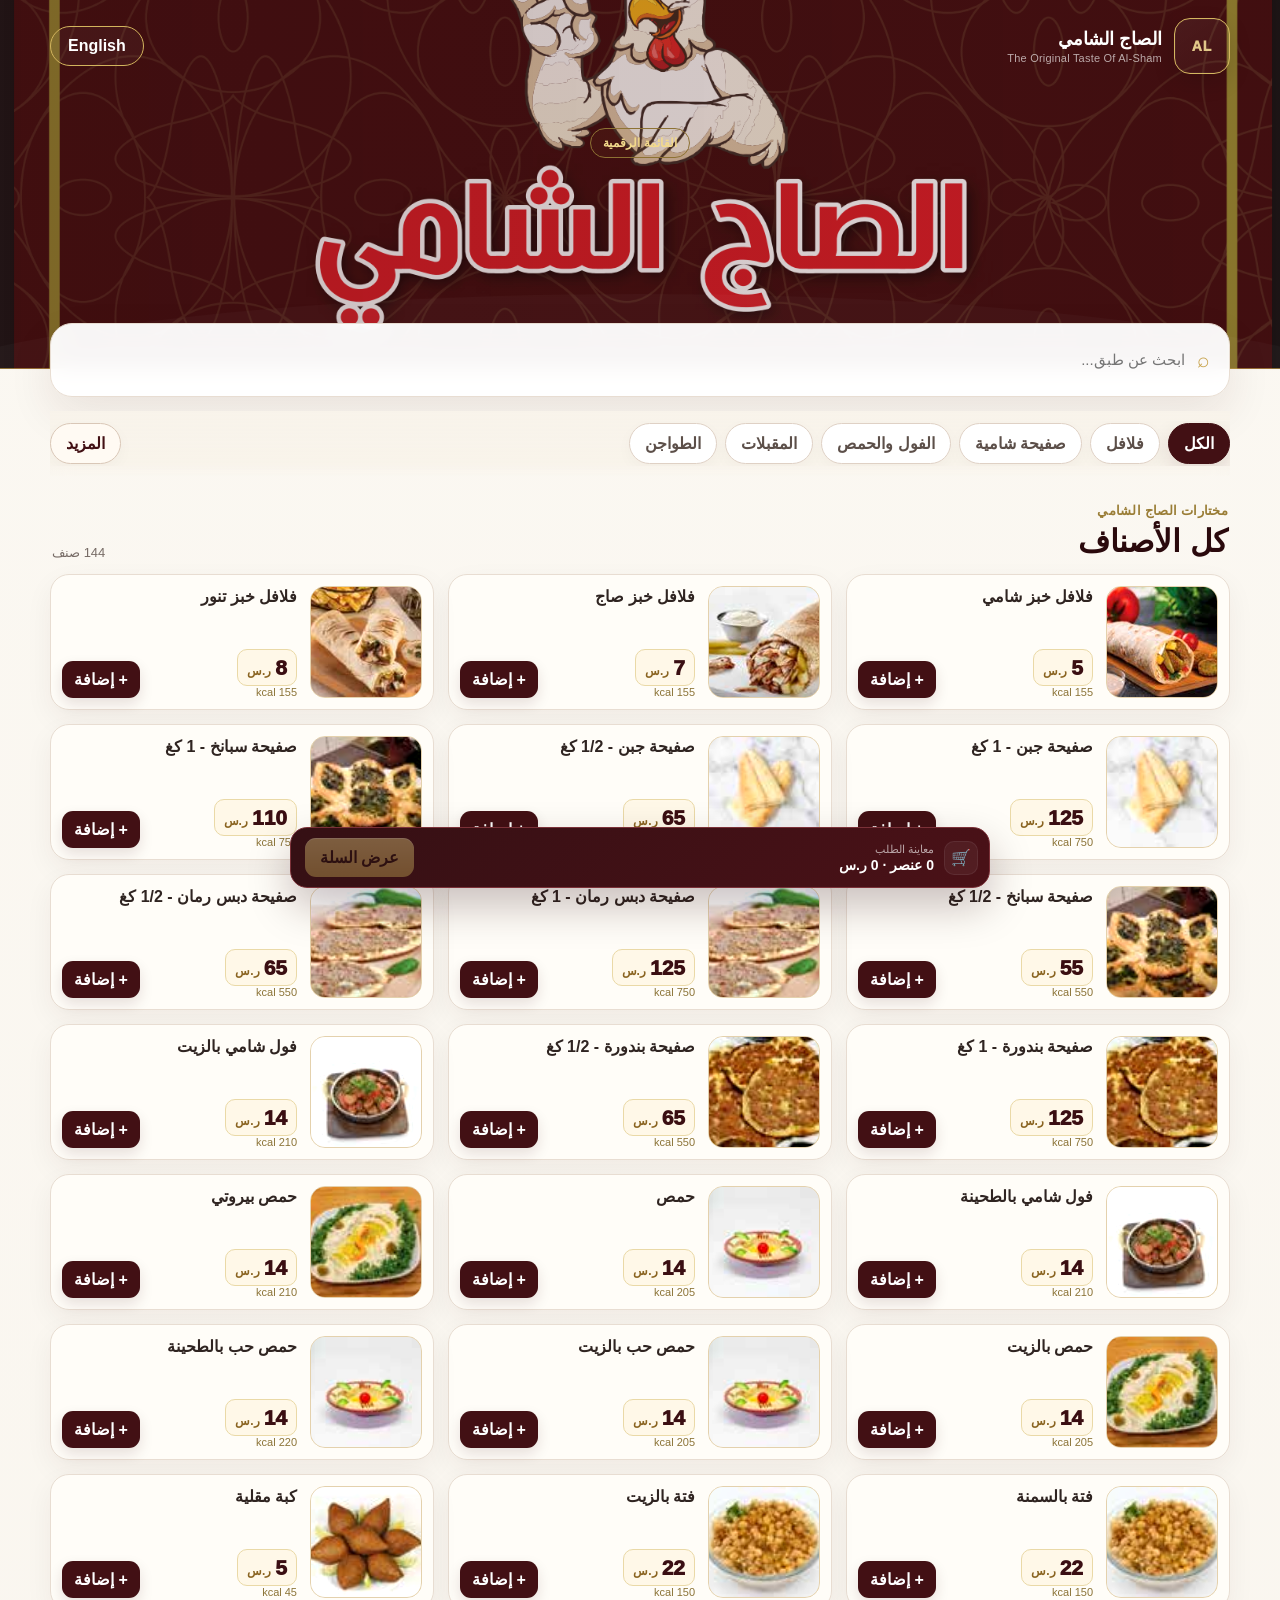
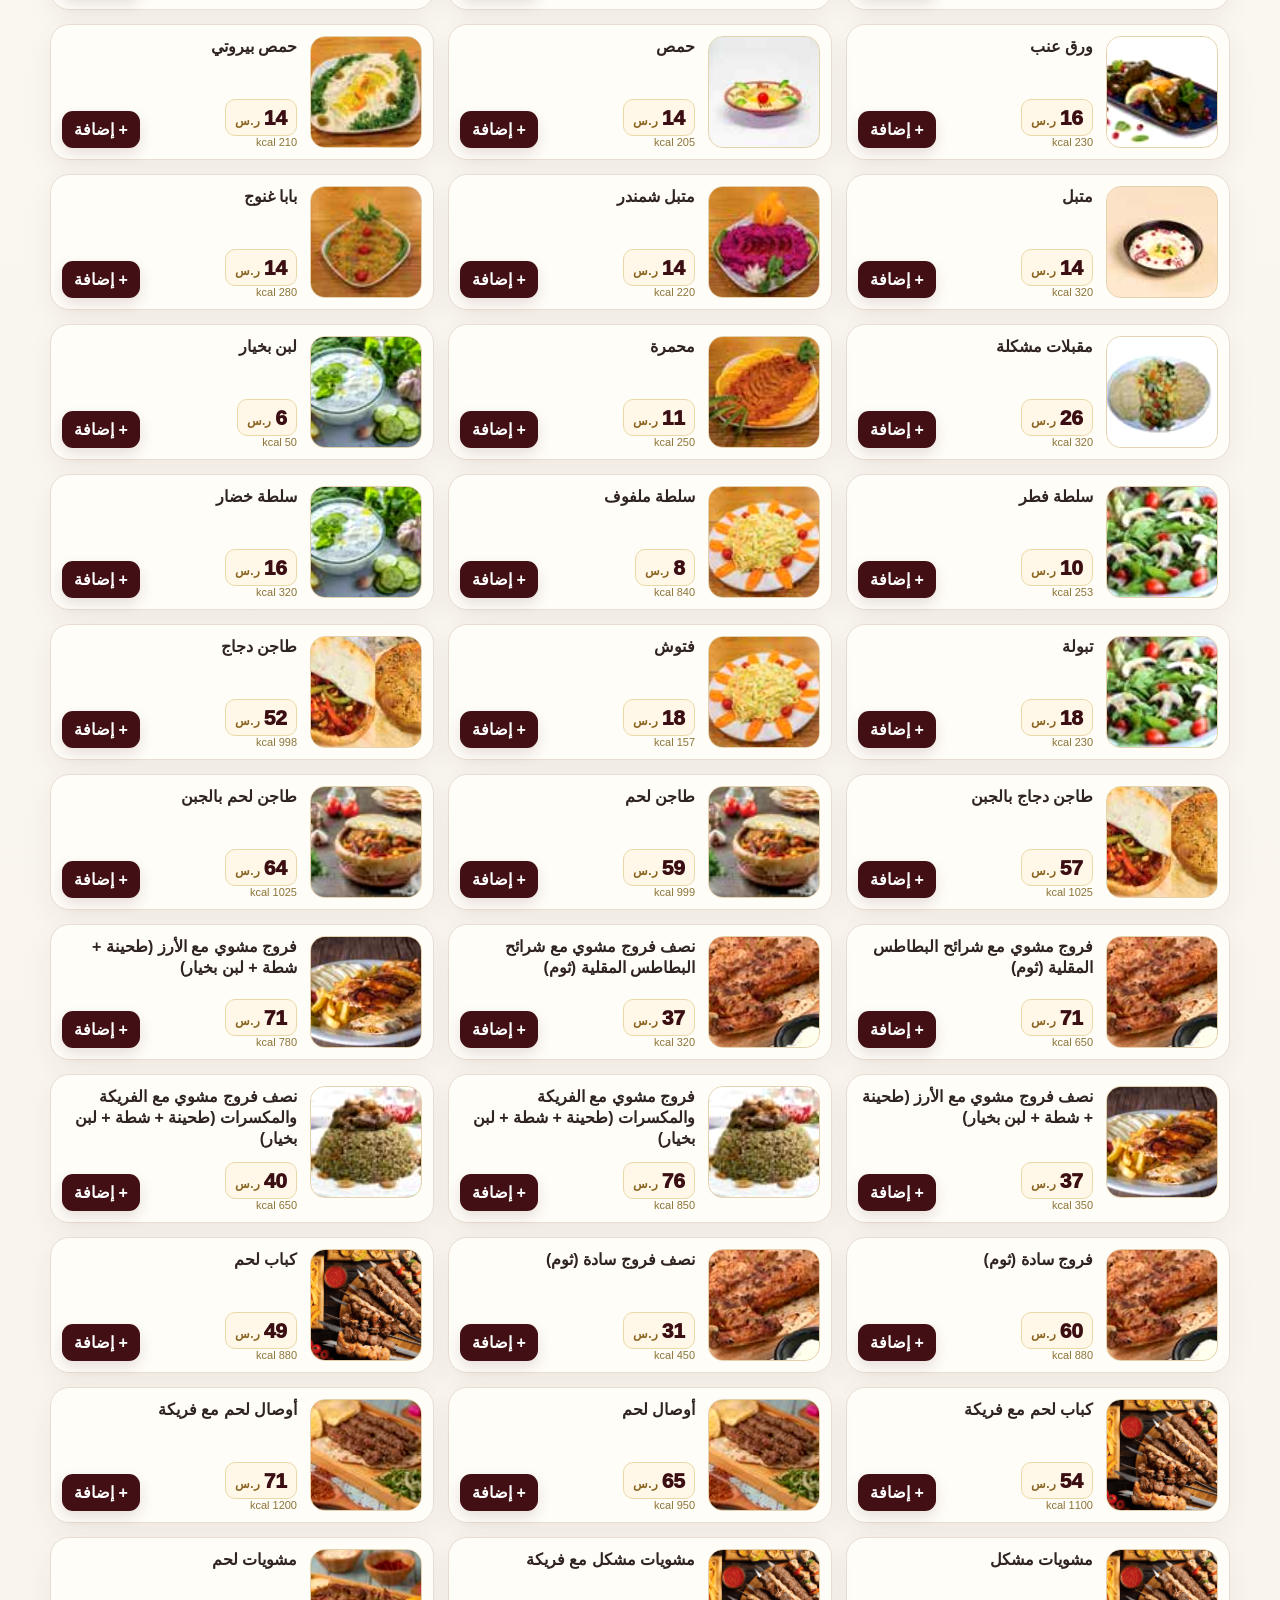
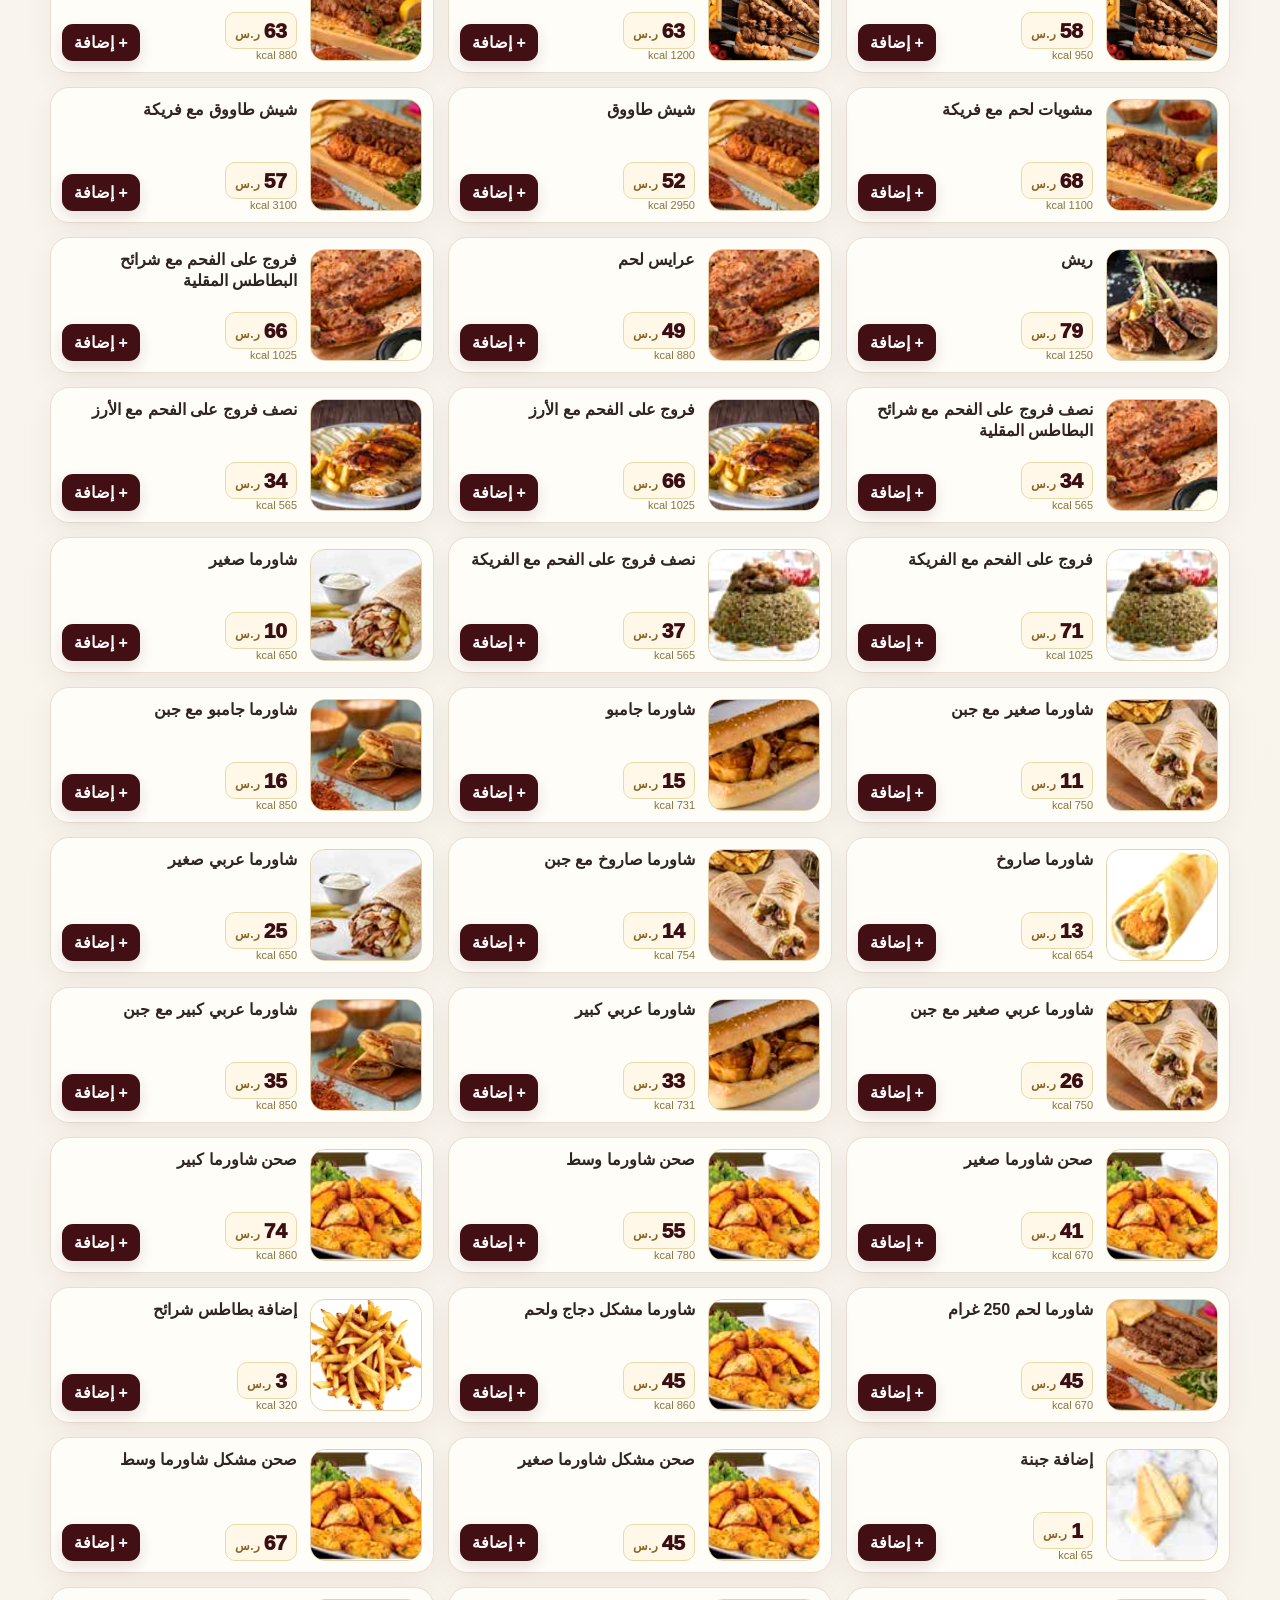
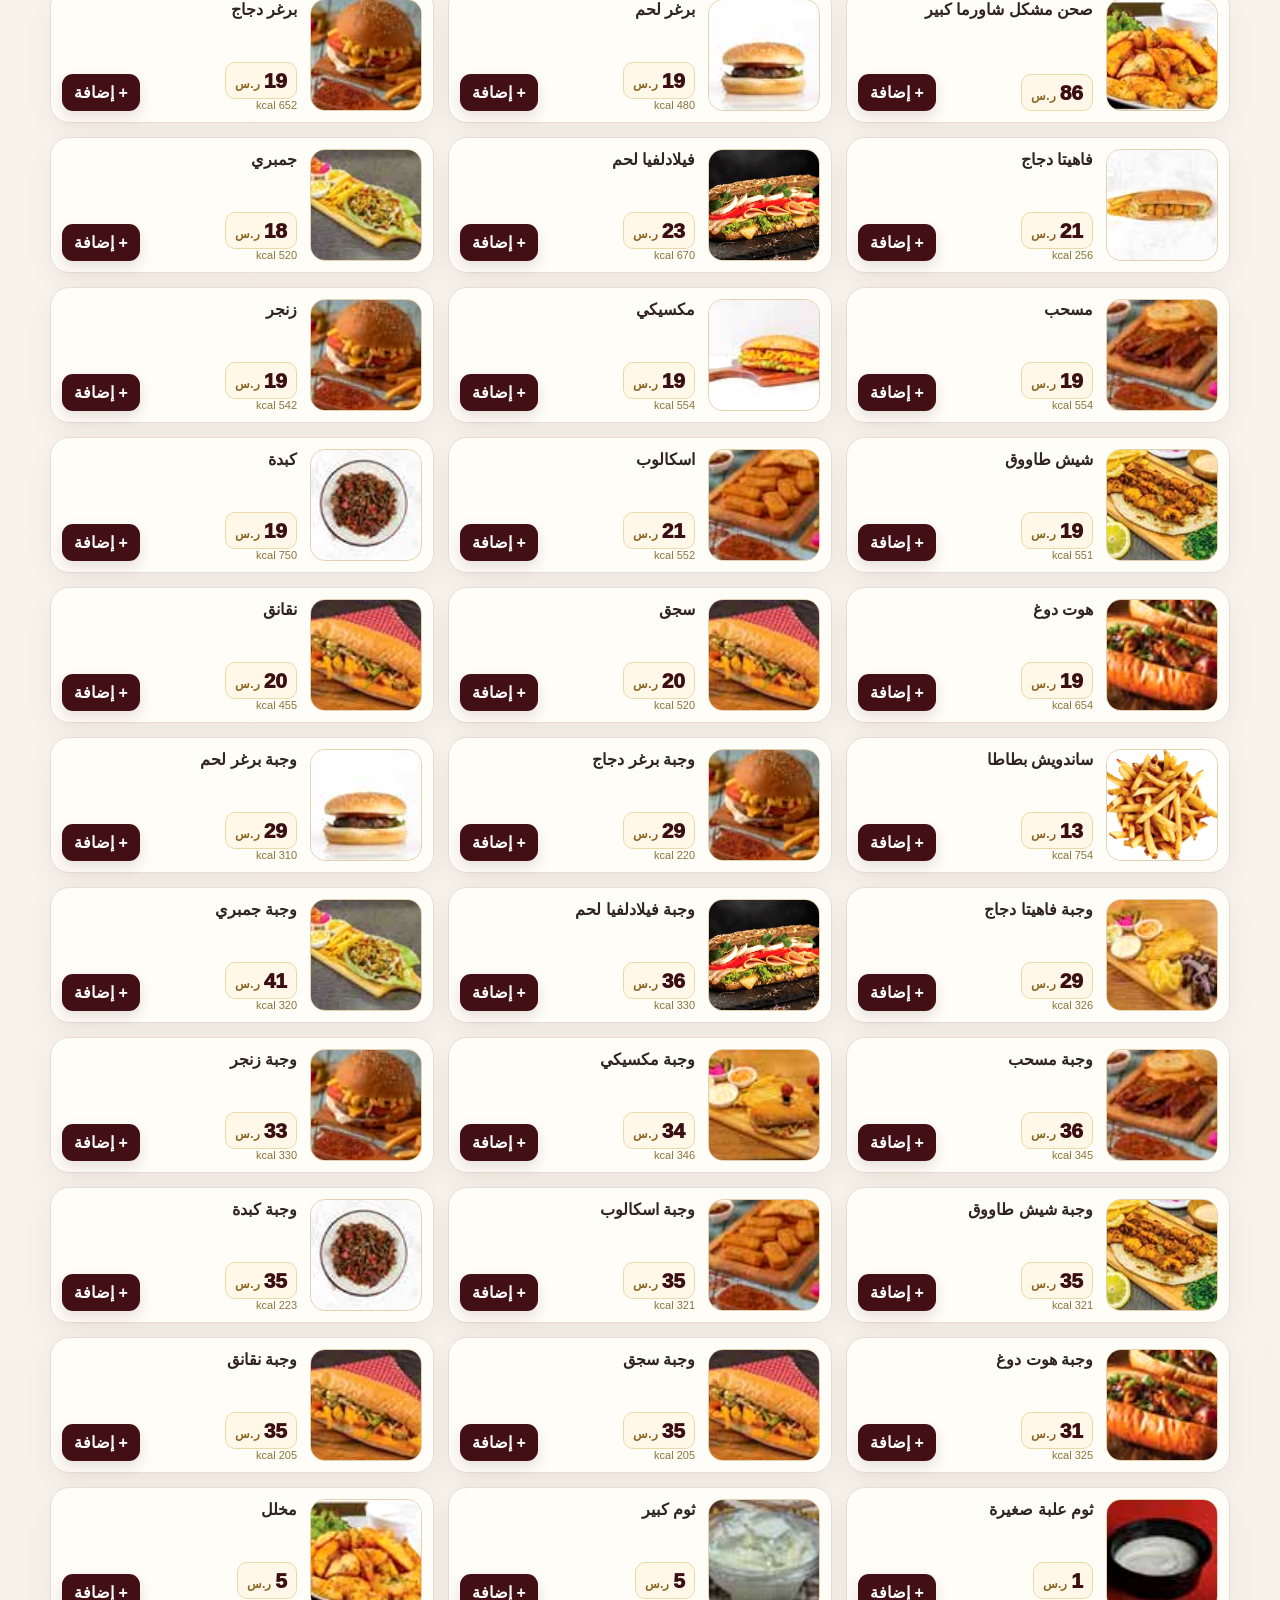
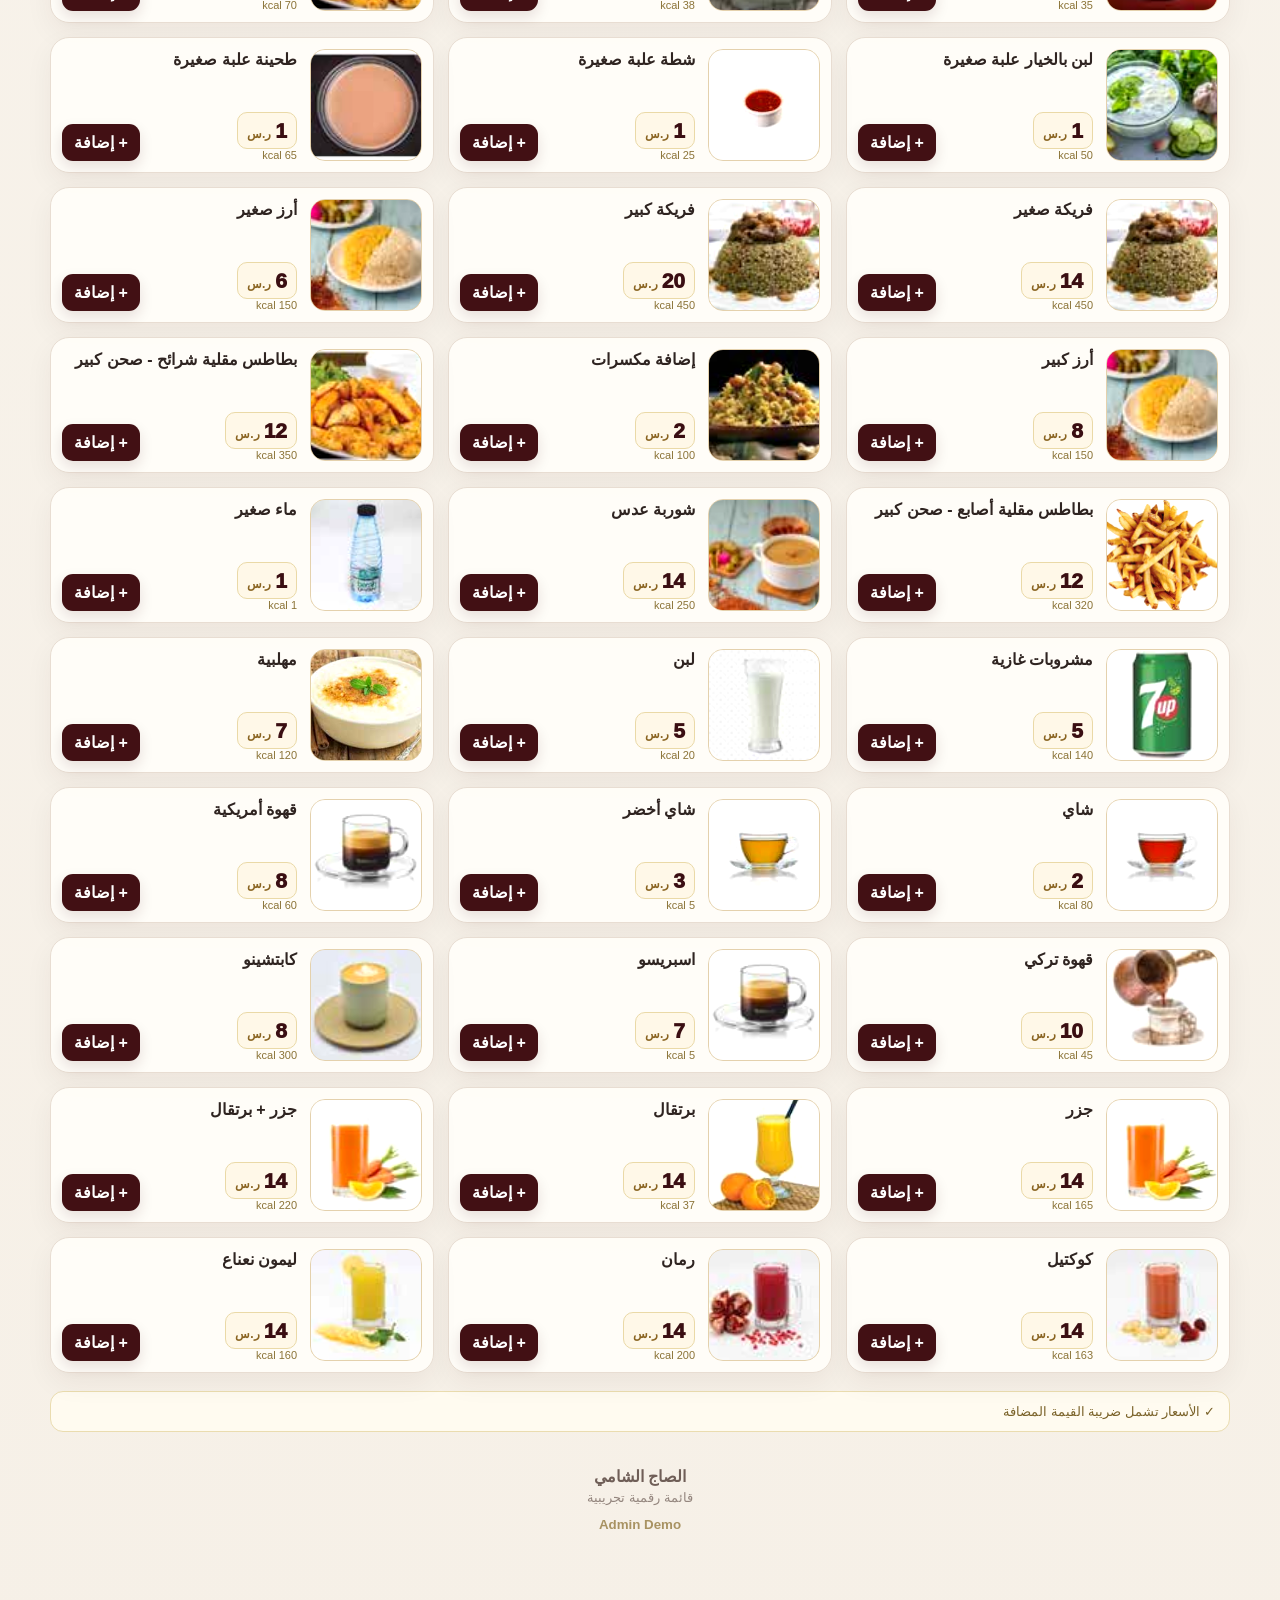
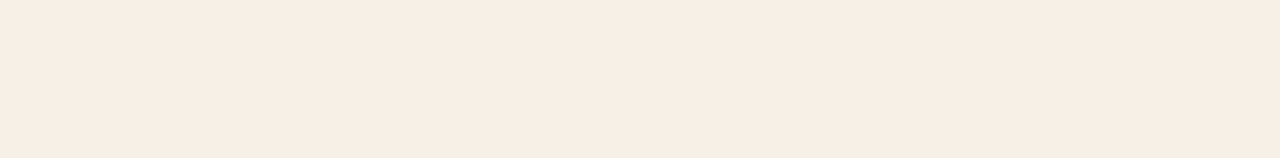
==== commit fb5f77db: "feat: finalize premium Al Saj Al Shami demo" ====
--- a/index.html
+++ b/index.html
@@ -4,6 +4,8 @@
 <meta charset="utf-8">
 <meta name="viewport" content="width=device-width,initial-scale=1,viewport-fit=cover">
 <meta name="theme-color" content="#421014">
+<meta name="google" content="notranslate">
+<meta http-equiv="Content-Language" content="ar,en">
 <title>الصاج الشامي | Digital Menu</title>
 <style>
 :root{--wine:#421014;--wine2:#2a090c;--gold:#c7a24a;--gold2:#e4cf96;--cream:#f8f3ea;--paper:#fffdf8;--ink:#251f1d;--muted:#776c66;--line:#e8ddd2;--shadow:0 18px 45px rgba(62,23,20,.09)}
@@ -15,7 +17,7 @@
 .hero:after{content:"";position:absolute;inset:auto -12% -50% -12%;height:70%;border-radius:50%;background:rgba(255,255,255,.025)}
 .top,.heroCopy{position:relative;z-index:1;width:min(1180px,100%);margin:auto}
 .top{display:flex;align-items:center;justify-content:space-between;gap:14px}
-.brand{display:flex;align-items:center;gap:12px}.logo{width:54px;height:54px;border-radius:50%;border:1px solid #d4b760;display:grid;place-items:center;color:#f2dc96;font-size:26px;font-weight:900;background:#ffffff08;box-shadow:inset 0 0 0 5px #ffffff05}
+.brand{display:flex;align-items:center;gap:12px}.logo{width:56px;height:56px;border-radius:16px;border:1px solid #d4b760;display:grid;place-items:center;color:#f2dc96;font-size:14px;font-weight:950;letter-spacing:.06em;background:linear-gradient(145deg,#ffffff0d,#ffffff04);box-shadow:inset 0 0 0 1px #ffffff0a,0 8px 22px #00000020;overflow:hidden}.logo img{width:100%;height:100%;object-fit:contain;padding:5px}.logo span{opacity:.9}
 .brandTxt{display:grid;gap:2px}.brandTxt b{font-size:18px}.brandTxt small{font-size:11px;opacity:.64;letter-spacing:.02em}
 .lang{border:1px solid #d2b45d;background:#ffffff08;color:#fff;border-radius:999px;padding:10px 17px;font-weight:800}
 .heroCopy{max-width:820px;text-align:center;margin-top:54px}.eyebrow{display:inline-flex;align-items:center;gap:7px;border:1px solid #8d7234;border-radius:999px;padding:7px 12px;color:#f3da8c;background:#c7a24a0c;font-size:12px;font-weight:900}
@@ -32,26 +34,70 @@
 .card{background:rgba(255,253,248,.98);border:1px solid var(--line);border-radius:19px;padding:11px;display:flex;gap:13px;min-width:0;box-shadow:0 10px 28px rgba(48,27,20,.055);transition:.18s transform,.18s box-shadow}
 .card:hover{transform:translateY(-2px);box-shadow:0 16px 38px rgba(48,27,20,.09)}.pic{width:112px;height:112px;flex:0 0 112px;border-radius:15px;overflow:hidden;background:linear-gradient(145deg,#f4e5ca,#e1bf79);border:1px solid #e4d1ad}.pic img{width:100%;height:100%;object-fit:cover}
 .cardBody{flex:1;min-width:0;display:flex;flex-direction:column;justify-content:space-between}.name{font-size:16px;font-weight:900;line-height:1.32;color:#2f2421}.sub{font-size:12px;color:var(--muted);margin-top:4px;line-height:1.35}
-.meta{display:grid;grid-template-columns:1fr auto;align-items:end;gap:8px;margin-top:13px}.price{font-size:18px;font-weight:950;color:var(--wine)}.price span{font-size:11px;font-weight:800}.kcal{font-size:11px;color:#8c7438}.add{grid-column:2;border:0;background:var(--wine);color:#fff;border-radius:11px;padding:9px 12px;font-weight:900;box-shadow:0 6px 14px #42101420}
+.meta{display:grid;grid-template-columns:1fr auto;align-items:end;gap:8px;margin-top:13px}.price{display:inline-flex;align-items:baseline;gap:4px;font-size:21px;font-weight:950;color:#3a0e12;line-height:1}.price span{font-size:12px;font-weight:900;color:#8a6421}.priceBox{display:inline-flex;align-items:center;padding:7px 9px;border-radius:10px;background:#fff8e8;border:1px solid #ead9a7}.kcal{font-size:11px;color:#8c7438}.add{grid-column:2;border:0;background:var(--wine);color:#fff;border-radius:11px;padding:9px 12px;font-weight:900;box-shadow:0 6px 14px #42101420}
 .vat{margin:18px 0 5px;padding:12px 14px;border-radius:13px;border:1px solid #eadcaf;background:#fffbf0;color:#7a6228;font-size:13px}
 .empty{grid-column:1/-1;text-align:center;padding:44px 16px;background:#fff;border:1px solid var(--line);border-radius:18px;color:var(--muted)}
 .drawer{position:fixed;inset:0;background:#1a070a80;display:none;align-items:flex-end;z-index:50;padding:12px}.drawer.open{display:flex}.drawerPanel{width:min(720px,100%);margin:auto;background:#fffdf8;border-radius:24px 24px 18px 18px;max-height:78vh;overflow:auto;box-shadow:0 30px 80px #0005}.drawerHead{display:flex;justify-content:space-between;align-items:center;padding:18px 18px 12px;border-bottom:1px solid var(--line)}.drawerHead h3{margin:0;color:var(--wine2)}.drawerHead button{border:0;background:#f3ede6;width:34px;height:34px;border-radius:10px;font-size:19px}
 .drawerGrid{display:grid;grid-template-columns:repeat(2,minmax(0,1fr));gap:9px;padding:14px}.drawerCat{border:1px solid var(--line);border-radius:14px;background:#fff;padding:13px;text-align:start;font-weight:850;color:#463a35}.drawerCat.active{background:#f7eee7;border-color:#cdb8a3;color:var(--wine)}
-.cart{position:fixed;z-index:40;left:50%;bottom:12px;transform:translateX(-50%);width:min(760px,calc(100% - 22px));border-radius:18px;background:#2b090c;color:#fff;padding:12px 14px;display:flex;align-items:center;justify-content:space-between;gap:12px;box-shadow:0 20px 50px #26070a50}.cartInfo{display:grid;gap:2px}.cartInfo small{opacity:.62}.cartInfo b{font-size:16px}.cart button{border:0;border-radius:11px;background:var(--gold);color:#2b090c;padding:11px 16px;font-weight:950}.cart button:disabled{opacity:.43}
+.cart{position:fixed;z-index:40;left:50%;bottom:12px;transform:translateX(-50%);width:min(700px,calc(100% - 20px));border-radius:17px;background:linear-gradient(135deg,#351014,#4a1117);color:#fff;padding:10px 11px 10px 14px;display:flex;align-items:center;justify-content:space-between;gap:12px;border:1px solid #7b3138;box-shadow:0 18px 42px #26070a40}.cartInfo{display:flex;align-items:center;gap:10px;min-width:0}.cartIcon{width:34px;height:34px;border-radius:10px;display:grid;place-items:center;background:#ffffff0d;border:1px solid #ffffff12;font-size:16px}.cartText{display:grid;gap:1px}.cartInfo small{opacity:.62;font-size:11px}.cartInfo b{font-size:14px;white-space:nowrap}.cart button{border:0;border-radius:11px;background:linear-gradient(180deg,#d3b35b,#bd9635);color:#27100d;padding:10px 15px;font-weight:950;box-shadow:inset 0 1px #ffffff55}.cart button:disabled{opacity:.48;filter:saturate(.75)}
+.cartModal{position:fixed;inset:0;background:#18070a80;display:none;align-items:flex-end;z-index:60;padding:12px}.cartModal.open{display:flex}.cartPanel{width:min(720px,100%);margin:auto;background:#fffdf8;border-radius:24px 24px 18px 18px;max-height:82vh;overflow:auto;box-shadow:0 30px 80px #0005}.cartPanelHead{display:flex;justify-content:space-between;align-items:center;padding:18px;border-bottom:1px solid var(--line)}.cartPanelHead h3{margin:0;color:var(--wine2)}.cartClose{border:0;background:#f3ede6;width:34px;height:34px;border-radius:10px;font-size:19px}.cartItems{display:grid;gap:0}.cartLine{display:grid;grid-template-columns:1fr auto;gap:12px;align-items:center;padding:14px 18px;border-bottom:1px solid var(--line)}.cartLineName{font-weight:900;color:#342724}.cartLineMeta{font-size:12px;color:var(--muted);margin-top:4px}.cartLinePrice{font-weight:950;color:var(--wine);white-space:nowrap}.cartSummary{padding:16px 18px;display:flex;align-items:center;justify-content:space-between;gap:12px;background:#fff8e9;border-top:1px solid #ead9a7}.cartSummary b{font-size:18px;color:var(--wine2)}.cartSummary strong{font-size:22px;color:var(--wine)}.cartEmpty{padding:34px 18px;text-align:center;color:var(--muted)}
 footer{text-align:center;color:#6f5e57;padding:30px 14px 120px;display:grid;gap:4px}footer small{opacity:.72}
 @media(max-width:980px){.grid{grid-template-columns:repeat(2,minmax(0,1fr))}}
 @media(max-width:680px){body{padding-bottom:128px}.hero{padding:15px 14px 86px}.brandTxt small{display:none}.heroCopy{margin-top:45px}.hero h1{font-size:39px}.hero p{font-size:14px}main{width:calc(100% - 20px);margin-top:-48px}.searchWrap{border-radius:19px}.categoryBar{margin-top:10px;padding-top:8px}.categoryRow{gap:6px}.catBtn,.moreBtn{padding:10px 13px}.sectionHead{margin-top:22px}.sectionHead h2{font-size:29px}.grid{grid-template-columns:1fr;gap:11px}.card{padding:10px}.pic{width:106px;height:106px;flex-basis:106px}.drawerGrid{grid-template-columns:1fr 1fr}.cart{bottom:9px;width:calc(100% - 18px)}}
+
+/* FINAL V7 */
+.hero{
+  background:
+    linear-gradient(90deg,rgba(55,8,12,.28),rgba(55,8,12,.16)),
+    url('assets/al-saj-original-header.png') center 45%/cover no-repeat !important;
+  min-height:340px;
+}
+.hero h1,.hero p{visibility:hidden}
+.card img,.dishImg{
+  filter:saturate(1.08) contrast(1.05) brightness(1.03);
+  transition:transform .22s ease,filter .22s ease;
+  cursor:zoom-in;
+}
+.card:hover img{transform:scale(1.025);filter:saturate(1.12) contrast(1.07) brightness(1.04)}
+.addToast{
+  position:fixed;left:50%;bottom:88px;transform:translateX(-50%) translateY(20px);
+  z-index:80;background:#1f6f35;color:#fff;border-radius:13px;padding:11px 16px;
+  font-weight:900;box-shadow:0 14px 35px #0003;opacity:0;pointer-events:none;
+  transition:.22s ease;max-width:calc(100% - 28px);text-align:center
+}
+.addToast.show{opacity:1;transform:translateX(-50%) translateY(0)}
+.dishModal{position:fixed;inset:0;z-index:90;background:#16070a99;display:none;align-items:center;justify-content:center;padding:16px}
+.dishModal.open{display:flex}
+.dishPanel{width:min(900px,100%);max-height:92vh;overflow:auto;background:#fffdf8;border-radius:24px;box-shadow:0 30px 90px #0007;display:grid;grid-template-columns:1.15fr .85fr;position:relative}
+.dishPanel img{width:100%;height:100%;min-height:420px;object-fit:cover;filter:saturate(1.1) contrast(1.05) brightness(1.03);cursor:default}
+.dishDetails{padding:30px;display:flex;flex-direction:column;justify-content:center}
+.dishDetails h2{margin:0 0 9px;color:var(--wine2);font-size:30px}
+.dishDetails p{color:var(--muted);line-height:1.75}
+.dishDetailPrice{font-size:26px;font-weight:950;color:var(--wine);margin:15px 0}
+.dishDetailAdd{border:0;border-radius:13px;background:var(--wine);color:white;padding:14px 18px;font-weight:950;font-size:15px}
+.dishClose{position:absolute;top:12px;right:12px;z-index:3;width:38px;height:38px;border:0;border-radius:12px;background:#fff;color:#3a1012;font-size:22px;box-shadow:0 5px 16px #0002}
+.qtyCtl{display:flex;align-items:center;gap:7px}
+.qtyCtl button{width:30px;height:30px;border:1px solid var(--line);background:#fff;border-radius:8px;font-weight:900}
+.removeBtn{border:0;background:#fff1f1;color:#9b3030;border-radius:8px;padding:7px 9px;font-weight:900}
+.checkoutBtn{border:0;border-radius:11px;background:var(--wine);color:#fff;padding:11px 15px;font-weight:950}
+@media(max-width:700px){
+  .hero{min-height:230px;background-size:cover!important}
+  .dishPanel{grid-template-columns:1fr}
+  .dishPanel img{min-height:270px;max-height:44vh}
+  .dishDetails{padding:20px}
+}
+
 </style>
 </head>
-<body>
+<body translate="no">
 <header class="hero">
   <div class="top">
-    <div class="brand"><div class="logo">ص</div><div class="brandTxt"><b>الصاج الشامي</b><small>The Original Taste Of Al-Sham</small></div></div>
+    <div class="brand"><div class="logo" id="brandLogo"><span>AL</span></div><div class="brandTxt"><b id="brandName">الصاج الشامي</b><small id="brandTagline">The Original Taste Of Al-Sham</small></div></div>
     <button class="lang" id="lang">English</button>
   </div>
   <div class="heroCopy">
     <span class="eyebrow" data-ar="القائمة الرقمية" data-en="Digital Menu">القائمة الرقمية</span>
-    <h1 data-ar="أصل المذاق الشامي" data-en="The Original Taste Of Al-Sham">أصل المذاق الشامي</h1>
+    <h1 id="heroTitle" data-ar="أصل المذاق الشامي" data-en="The Original Taste Of Al-Sham">أصل المذاق الشامي</h1>
     <p data-ar="قائمة مرتبة وسريعة التصفح، مع الأسعار والسعرات الحرارية وتحديثات فورية." data-en="A refined digital menu with clear categories, prices, calories and instant updates.">قائمة مرتبة وسريعة التصفح، مع الأسعار والسعرات الحرارية وتحديثات فورية.</p>
   </div>
 </header>
@@ -65,18 +111,56 @@
 </main>
 
 <div class="drawer" id="drawer"><div class="drawerPanel"><div class="drawerHead"><h3 id="drawerTitle">كل الأقسام</h3><button id="closeDrawer">×</button></div><div id="drawerGrid" class="drawerGrid"></div></div></div>
-<div class="cart"><div class="cartInfo"><small id="cartLabel">معاينة الطلب</small><b id="cartCount">0 عنصر</b></div><button id="cartBtn" disabled>عرض السلة</button></div>
+<div class="cart"><div class="cartInfo"><div class="cartIcon">🛒</div><div class="cartText"><small id="cartLabel">معاينة الطلب</small><b id="cartCount">0 عنصر · 0 ر.س</b></div></div><button id="cartBtn" disabled>عرض السلة</button></div>
+
+<div class="addToast" id="addToast"></div>
+<div class="dishModal" id="dishModal">
+  <div class="dishPanel">
+    <button class="dishClose" id="dishClose">×</button>
+    <img id="dishModalImg" alt="">
+    <div class="dishDetails">
+      <h2 id="dishModalName"></h2>
+      <p id="dishModalDesc"></p>
+      <div class="dishDetailPrice" id="dishModalPrice"></div>
+      <button class="dishDetailAdd" id="dishModalAdd"></button>
+    </div>
+  </div>
+</div>
+
+<div class="cartModal" id="cartModal"><div class="cartPanel">
+<div class="cartPanelHead"><h3 id="cartTitle">السلة</h3><button class="cartClose" id="cartClose">×</button></div>
+<div id="cartItems" class="cartItems"></div>
+<div class="cartSummary"><b id="cartTotalLabel">الإجمالي</b><strong id="cartTotalValue">0 ر.س</strong></div>
+</div></div>
 <footer><b>الصاج الشامي</b><small data-ar="قائمة رقمية تجريبية" data-en="Digital menu preview">قائمة رقمية تجريبية</small><small style="margin-top:8px"><a href="/admin/" style="color:#8b6f2f;text-decoration:none;font-weight:800">Admin Demo</a></small></footer>
 
 <script>
-const BASE_DATA={"categories": [{"id": "falafel", "ar": "فلافل", "en": "Falafel"}, {"id": "safiha", "ar": "صفيحة شامية", "en": "Safiha"}, {"id": "foul", "ar": "الفول والحمص", "en": "Foul & Hummus"}, {"id": "appetizers", "ar": "المقبلات", "en": "Appetizers"}, {"id": "tajun", "ar": "الطواجن", "en": "Tajun"}, {"id": "chicken", "ar": "الفروج الشامي", "en": "Grilled Chicken"}, {"id": "grills", "ar": "المشويات", "en": "Grills"}, {"id": "shawarma", "ar": "شاورما", "en": "Shawarma"}, {"id": "sandwiches", "ar": "الساندوتشات", "en": "Sandwiches"}, {"id": "meals", "ar": "الوجبات", "en": "Meals"}, {"id": "additions", "ar": "الإضافات", "en": "Additions"}, {"id": "drinks", "ar": "المشروبات", "en": "Drinks & Dessert"}], "items": [{"cat": "falafel", "en": "Falafel Shami Bread", "ar": "فلافل خبز شامي", "price": 5, "kcal": 155, "img": "img-010.jpg"}, {"cat": "falafel", "en": "Falafel Saj Bread", "ar": "فلافل خبز صاج", "price": 7, "kcal": 155, "img": "img-055.jpg"}, {"cat": "falafel", "en": "Falafel Tannour Bread", "ar": "فلافل خبز تنور", "price": 8, "kcal": 155, "img": "img-057.jpg"}, {"cat": "safiha", "en": "Cheese Safiha - 1 kg", "ar": "صفيحة جبن - 1 كغ", "price": 125, "kcal": 750, "img": "img-006.jpg"}, {"cat": "safiha", "en": "Cheese Safiha - 1/2 kg", "ar": "صفيحة جبن - 1/2 كغ", "price": 65, "kcal": 550, "img": "img-007.jpg"}, {"cat": "safiha", "en": "Spinach Safiha - 1 kg", "ar": "صفيحة سبانخ - 1 كغ", "price": 110, "kcal": 750, "img": "img-009.jpg"}, {"cat": "safiha", "en": "Spinach Safiha - 1/2 kg", "ar": "صفيحة سبانخ - 1/2 كغ", "price": 55, "kcal": 550, "img": "img-008.jpg"}, {"cat": "safiha", "en": "Safiha Pomegranate Molasses - 1 kg", "ar": "صفيحة دبس رمان - 1 كغ", "price": 125, "kcal": 750, "img": "img-003.jpg"}, {"cat": "safiha", "en": "Safiha Pomegranate Molasses - 1/2 kg", "ar": "صفيحة دبس رمان - 1/2 كغ", "price": 65, "kcal": 550, "img": "img-004.jpg"}, {"cat": "safiha", "en": "Safiha Tomato - 1 kg", "ar": "صفيحة بندورة - 1 كغ", "price": 125, "kcal": 750, "img": "img-002.jpg"}, {"cat": "safiha", "en": "Safiha Tomato - 1/2 kg", "ar": "صفيحة بندورة - 1/2 كغ", "price": 65, "kcal": 550, "img": "img-005.jpg"}, {"cat": "foul", "en": "Foul Shami with Olive Oil", "ar": "فول شامي بالزيت", "price": 14, "kcal": 210, "img": "img-012.jpg"}, {"cat": "foul", "en": "Foul Shami with Tahinia", "ar": "فول شامي بالطحينة", "price": 14, "kcal": 210, "img": "img-014.jpg"}, {"cat": "foul", "en": "Hummus", "ar": "حمص", "price": 14, "kcal": 205, "img": "img-011.jpg"}, {"cat": "foul", "en": "Hummus Beiruti", "ar": "حمص بيروتي", "price": 14, "kcal": 210, "img": "img-024.jpg"}, {"cat": "foul", "en": "Hummus With Olive Oil", "ar": "حمص بالزيت", "price": 14, "kcal": 205, "img": "img-013.jpg"}, {"cat": "foul", "en": "Hummus Beans with Olive Oil", "ar": "حمص حب بالزيت", "price": 14, "kcal": 205, "img": "img-015.jpg"}, {"cat": "foul", "en": "Hummus Beans with Tahinia", "ar": "حمص حب بالطحينة", "price": 14, "kcal": 220, "img": "img-018.jpg"}, {"cat": "foul", "en": "Fattah with Ghee", "ar": "فتة بالسمنة", "price": 22, "kcal": 150, "img": "img-019.jpg"}, {"cat": "foul", "en": "Fattah With Olive Oil", "ar": "فتة بالزيت", "price": 22, "kcal": 150, "img": "img-016.jpg"}, {"cat": "appetizers", "en": "Fried Kebbeh", "ar": "كبة مقلية", "price": 5, "kcal": 45, "img": "img-023.jpg"}, {"cat": "appetizers", "en": "Grape Leaves", "ar": "ورق عنب", "price": 16, "kcal": 230, "img": "img-022.jpg"}, {"cat": "appetizers", "en": "Hummus", "ar": "حمص", "price": 14, "kcal": 205, "img": "img-017.jpg"}, {"cat": "appetizers", "en": "Hummus Beiruty", "ar": "حمص بيروتي", "price": 14, "kcal": 210, "img": "img-024.jpg"}, {"cat": "appetizers", "en": "Mutabbal", "ar": "متبل", "price": 14, "kcal": 320, "img": "img-025.jpg"}, {"cat": "appetizers", "en": "Beetroot Mutabbal", "ar": "متبل شمندر", "price": 14, "kcal": 220, "img": "img-026.jpg"}, {"cat": "appetizers", "en": "Baba Ghannouj", "ar": "بابا غنوج", "price": 14, "kcal": 280, "img": "img-027.jpg"}, {"cat": "appetizers", "en": "Mixed Appetizers", "ar": "مقبلات مشكلة", "price": 26, "kcal": 320, "img": "img-028.jpg"}, {"cat": "appetizers", "en": "Muhammara", "ar": "محمرة", "price": 11, "kcal": 250, "img": "img-029.jpg"}, {"cat": "appetizers", "en": "Laban And Cucumber", "ar": "لبن بخيار", "price": 6, "kcal": 50, "img": "img-030.jpg"}, {"cat": "appetizers", "en": "Mushroom Salad", "ar": "سلطة فطر", "price": 10, "kcal": 253, "img": "img-031.jpg"}, {"cat": "appetizers", "en": "Cabbage Salad", "ar": "سلطة ملفوف", "price": 8, "kcal": 840, "img": "img-032.jpg"}, {"cat": "appetizers", "en": "Vegetables Salad", "ar": "سلطة خضار", "price": 16, "kcal": 320, "img": "img-033.jpg"}, {"cat": "appetizers", "en": "Tabbouleh", "ar": "تبولة", "price": 18, "kcal": 230, "img": "img-034.jpg"}, {"cat": "appetizers", "en": "Fattoush", "ar": "فتوش", "price": 18, "kcal": 157, "img": "img-035.jpg"}, {"cat": "tajun", "en": "Chicken Tajun", "ar": "طاجن دجاج", "price": 52, "kcal": 998, "img": "img-037.jpg"}, {"cat": "tajun", "en": "Chicken and Cheese Tajun", "ar": "طاجن دجاج بالجبن", "price": 57, "kcal": 1025, "img": "img-038.jpg"}, {"cat": "tajun", "en": "Meat Tajun", "ar": "طاجن لحم", "price": 59, "kcal": 999, "img": "img-036.jpg"}, {"cat": "tajun", "en": "Meat and Cheese Tajun", "ar": "طاجن لحم بالجبن", "price": 64, "kcal": 1025, "img": "img-039.jpg"}, {"cat": "chicken", "en": "Grilled Chicken With French Fries (Garlic)", "ar": "فروج مشوي مع شرائح البطاطس المقلية (ثوم)", "price": 71, "kcal": 650, "img": "img-050.jpg"}, {"cat": "chicken", "en": "Half Grilled Chicken With French Fries (Garlic)", "ar": "نصف فروج مشوي مع شرائح البطاطس المقلية (ثوم)", "price": 37, "kcal": 320, "img": "img-050.jpg"}, {"cat": "chicken", "en": "Grilled Chicken With Rice (Tahinia + Chilli + Laban)", "ar": "فروج مشوي مع الأرز (طحينة + شطة + لبن بخيار)", "price": 71, "kcal": 780, "img": "img-058.jpg"}, {"cat": "chicken", "en": "Half Grilled Chicken With Rice (Tahinia + Chilli + Laban)", "ar": "نصف فروج مشوي مع الأرز (طحينة + شطة + لبن بخيار)", "price": 37, "kcal": 350, "img": "img-058.jpg"}, {"cat": "chicken", "en": "Grilled Chicken with Freekeh & Nuts (Tahinia + Chilli + Laban)", "ar": "فروج مشوي مع الفريكة والمكسرات (طحينة + شطة + لبن بخيار)", "price": 76, "kcal": 850, "img": "img-093.jpg"}, {"cat": "chicken", "en": "Half Grilled Chicken with Freekeh & Nuts (Tahinia + Chilli + Laban)", "ar": "نصف فروج مشوي مع الفريكة والمكسرات (طحينة + شطة + لبن بخيار)", "price": 40, "kcal": 650, "img": "img-093.jpg"}, {"cat": "chicken", "en": "Grilled Chicken (Garlic)", "ar": "فروج سادة (ثوم)", "price": 60, "kcal": 880, "img": "img-050.jpg"}, {"cat": "chicken", "en": "Half Grilled Chicken (Garlic)", "ar": "نصف فروج سادة (ثوم)", "price": 31, "kcal": 450, "img": "img-050.jpg"}, {"cat": "grills", "en": "Meat Kebab", "ar": "كباب لحم", "price": 49, "kcal": 880, "img": "img-041.png"}, {"cat": "grills", "en": "Meat Kebab with Freekeh", "ar": "كباب لحم مع فريكة", "price": 54, "kcal": 1100, "img": "img-041.png"}, {"cat": "grills", "en": "Meat Joints", "ar": "أوصال لحم", "price": 65, "kcal": 950, "img": "img-042.jpg"}, {"cat": "grills", "en": "Meat Joints with Freekeh", "ar": "أوصال لحم مع فريكة", "price": 71, "kcal": 1200, "img": "img-042.jpg"}, {"cat": "grills", "en": "Mixed Grill", "ar": "مشويات مشكل", "price": 58, "kcal": 950, "img": "img-059.png"}, {"cat": "grills", "en": "Mixed Grill with Freekeh", "ar": "مشويات مشكل مع فريكة", "price": 63, "kcal": 1200, "img": "img-059.png"}, {"cat": "grills", "en": "Meat Grill", "ar": "مشويات لحم", "price": 63, "kcal": 880, "img": "img-043.jpg"}, {"cat": "grills", "en": "Meat Grill with Freekeh", "ar": "مشويات لحم مع فريكة", "price": 68, "kcal": 1100, "img": "img-043.jpg"}, {"cat": "grills", "en": "Chicken Tavuk", "ar": "شيش طاووق", "price": 52, "kcal": 2950, "img": "img-044.jpg"}, {"cat": "grills", "en": "Chicken Tavuk with Freekeh", "ar": "شيش طاووق مع فريكة", "price": 57, "kcal": 3100, "img": "img-044.jpg"}, {"cat": "grills", "en": "Reyash", "ar": "ريش", "price": 79, "kcal": 1250, "img": "img-048.jpg"}, {"cat": "grills", "en": "Arayes Meat", "ar": "عرايس لحم", "price": 49, "kcal": 880, "img": "img-049.jpg"}, {"cat": "grills", "en": "Chicken on Charcoal with Fries", "ar": "فروج على الفحم مع شرائح البطاطس المقلية", "price": 66, "kcal": 1025, "img": "img-050.jpg"}, {"cat": "grills", "en": "Half Chicken on Charcoal with Fries", "ar": "نصف فروج على الفحم مع شرائح البطاطس المقلية", "price": 34, "kcal": 565, "img": "img-050.jpg"}, {"cat": "grills", "en": "Chicken on Charcoal with Rice", "ar": "فروج على الفحم مع الأرز", "price": 66, "kcal": 1025, "img": "img-058.jpg"}, {"cat": "grills", "en": "Half Chicken on Charcoal with Rice", "ar": "نصف فروج على الفحم مع الأرز", "price": 34, "kcal": 565, "img": "img-058.jpg"}, {"cat": "grills", "en": "Chicken on Charcoal with Freekeh", "ar": "فروج على الفحم مع الفريكة", "price": 71, "kcal": 1025, "img": "img-093.jpg"}, {"cat": "grills", "en": "Half Chicken on Charcoal with Freekeh", "ar": "نصف فروج على الفحم مع الفريكة", "price": 37, "kcal": 565, "img": "img-093.jpg"}, {"cat": "shawarma", "en": "Shawarma Small", "ar": "شاورما صغير", "price": 10, "kcal": 650, "img": "img-055.jpg"}, {"cat": "shawarma", "en": "Shawarma Small with Cheese", "ar": "شاورما صغير مع جبن", "price": 11, "kcal": 750, "img": "img-054.jpg"}, {"cat": "shawarma", "en": "Shawarma Jumbo", "ar": "شاورما جامبو", "price": 15, "kcal": 731, "img": "img-056.jpg"}, {"cat": "shawarma", "en": "Shawarma Jumbo with Cheese", "ar": "شاورما جامبو مع جبن", "price": 16, "kcal": 850, "img": "img-053.jpg"}, {"cat": "shawarma", "en": "Saroukh Shawarma", "ar": "شاورما صاروخ", "price": 13, "kcal": 654, "img": "img-065.jpg"}, {"cat": "shawarma", "en": "Saroukh Shawarma with Cheese", "ar": "شاورما صاروخ مع جبن", "price": 14, "kcal": 754, "img": "img-054.jpg"}, {"cat": "shawarma", "en": "Arabic Small Shawarma", "ar": "شاورما عربي صغير", "price": 25, "kcal": 650, "img": "img-055.jpg"}, {"cat": "shawarma", "en": "Arabic Small Shawarma with Cheese", "ar": "شاورما عربي صغير مع جبن", "price": 26, "kcal": 750, "img": "img-054.jpg"}, {"cat": "shawarma", "en": "Arabic Large Shawarma", "ar": "شاورما عربي كبير", "price": 33, "kcal": 731, "img": "img-056.jpg"}, {"cat": "shawarma", "en": "Arabic Large Shawarma with Cheese", "ar": "شاورما عربي كبير مع جبن", "price": 35, "kcal": 850, "img": "img-053.jpg"}, {"cat": "shawarma", "en": "Shawarma Small Plate", "ar": "صحن شاورما صغير", "price": 41, "kcal": 670, "img": "img-052.jpg"}, {"cat": "shawarma", "en": "Shawarma Medium Plate", "ar": "صحن شاورما وسط", "price": 55, "kcal": 780, "img": "img-052.jpg"}, {"cat": "shawarma", "en": "Shawarma Large Plate", "ar": "صحن شاورما كبير", "price": 74, "kcal": 860, "img": "img-052.jpg"}, {"cat": "shawarma", "en": "Meat Shawarma (250g)", "ar": "شاورما لحم 250 غرام", "price": 45, "kcal": 670, "img": "img-042.jpg"}, {"cat": "shawarma", "en": "Mixed Shawarma", "ar": "شاورما مشكل دجاج ولحم", "price": 45, "kcal": 860, "img": "img-052.jpg"}, {"cat": "shawarma", "en": "Add Slices Fries", "ar": "إضافة بطاطس شرائح", "price": 3, "kcal": 320, "img": "img-103.jpg"}, {"cat": "shawarma", "en": "Add Cheese", "ar": "إضافة جبنة", "price": 1, "kcal": 65, "img": "img-006.jpg"}, {"cat": "shawarma", "en": "Mixed Shawarma Plate - Small", "ar": "صحن مشكل شاورما صغير", "price": 45, "kcal": null, "img": "img-052.jpg"}, {"cat": "shawarma", "en": "Mixed Shawarma Plate - Medium", "ar": "صحن مشكل شاورما وسط", "price": 67, "kcal": null, "img": "img-052.jpg"}, {"cat": "shawarma", "en": "Mixed Shawarma Plate - Large", "ar": "صحن مشكل شاورما كبير", "price": 86, "kcal": null, "img": "img-052.jpg"}, {"cat": "sandwiches", "en": "Meat Burger", "ar": "برغر لحم", "price": 19, "kcal": 480, "img": "img-060.jpg"}, {"cat": "sandwiches", "en": "Chicken Burger", "ar": "برغر دجاج", "price": 19, "kcal": 652, "img": "img-066.jpg"}, {"cat": "sandwiches", "en": "Fahita", "ar": "فاهيتا دجاج", "price": 21, "kcal": 256, "img": "img-064.jpg"}, {"cat": "sandwiches", "en": "Philadelphia", "ar": "فيلادلفيا لحم", "price": 23, "kcal": 670, "img": "img-075.jpg"}, {"cat": "sandwiches", "en": "Shrimp", "ar": "جمبري", "price": 18, "kcal": 520, "img": "img-076.jpg"}, {"cat": "sandwiches", "en": "Chicken Strips", "ar": "مسحب", "price": 19, "kcal": 554, "img": "img-085.jpg"}, {"cat": "sandwiches", "en": "Mexican", "ar": "مكسيكي", "price": 19, "kcal": 554, "img": "img-070.jpg"}, {"cat": "sandwiches", "en": "Zinger", "ar": "زنجر", "price": 19, "kcal": 542, "img": "img-078.jpg"}, {"cat": "sandwiches", "en": "Grilles Tawuk", "ar": "شيش طاووق", "price": 19, "kcal": 551, "img": "img-067.jpg"}, {"cat": "sandwiches", "en": "Escalope", "ar": "اسكالوب", "price": 21, "kcal": 552, "img": "img-080.jpg"}, {"cat": "sandwiches", "en": "Liver", "ar": "كبدة", "price": 19, "kcal": 750, "img": "img-069.jpg"}, {"cat": "sandwiches", "en": "Hot Dog", "ar": "هوت دوغ", "price": 19, "kcal": 654, "img": "img-071.jpg"}, {"cat": "sandwiches", "en": "Sojok", "ar": "سجق", "price": 20, "kcal": 520, "img": "img-062.jpg"}, {"cat": "sandwiches", "en": "Nakanik", "ar": "نقانق", "price": 20, "kcal": 455, "img": "img-062.jpg"}, {"cat": "sandwiches", "en": "Fries Sandwich", "ar": "ساندويش بطاطا", "price": 13, "kcal": 754, "img": "img-103.jpg"}, {"cat": "meals", "en": "Chicken Burger Meal", "ar": "", "price": 29, "kcal": 220, "img": "img-066.jpg"}, {"cat": "meals", "en": "Meat Burger Meal", "ar": "", "price": 29, "kcal": 310, "img": "img-060.jpg"}, {"cat": "meals", "en": "Fahita Meal", "ar": "", "price": 29, "kcal": 326, "img": "img-089.jpg"}, {"cat": "meals", "en": "Philadelphia Meal", "ar": "", "price": 36, "kcal": 330, "img": "img-075.jpg"}, {"cat": "meals", "en": "Shrimp Meal", "ar": "", "price": 41, "kcal": 320, "img": "img-076.jpg"}, {"cat": "meals", "en": "Chicken Strips Meal", "ar": "", "price": 36, "kcal": 345, "img": "img-085.jpg"}, {"cat": "meals", "en": "Mexican Meal", "ar": "", "price": 34, "kcal": 346, "img": "img-087.jpg"}, {"cat": "meals", "en": "Zinger Meal", "ar": "", "price": 33, "kcal": 330, "img": "img-078.jpg"}, {"cat": "meals", "en": "Grilles Tawuk Meal", "ar": "", "price": 35, "kcal": 321, "img": "img-067.jpg"}, {"cat": "meals", "en": "Escalope Meal", "ar": "", "price": 35, "kcal": 321, "img": "img-080.jpg"}, {"cat": "meals", "en": "Liver Meal", "ar": "", "price": 35, "kcal": 223, "img": "img-069.jpg"}, {"cat": "meals", "en": "Hot Dog Meal", "ar": "", "price": 31, "kcal": 325, "img": "img-071.jpg"}, {"cat": "meals", "en": "Sojok Meal", "ar": "", "price": 35, "kcal": 205, "img": "img-062.jpg"}, {"cat": "meals", "en": "Nakanik Meal", "ar": "", "price": 35, "kcal": 205, "img": "img-062.jpg"}, {"cat": "additions", "en": "Small Can Garlic Sauce", "ar": "ثوم علبة صغيرة", "price": 1, "kcal": 35, "img": "img-098.jpg"}, {"cat": "additions", "en": "Large Can Garlic Sauce", "ar": "ثوم كبير", "price": 5, "kcal": 38, "img": "img-097.jpg"}, {"cat": "additions", "en": "Pickles", "ar": "مخلل", "price": 5, "kcal": 70, "img": "img-096.jpg"}, {"cat": "additions", "en": "Laban & Cucumber", "ar": "لبن بالخيار علبة صغيرة", "price": 1, "kcal": 50, "img": "img-102.jpg"}, {"cat": "additions", "en": "Chilli Sauce", "ar": "شطة علبة صغيرة", "price": 1, "kcal": 25, "img": "img-101.jpg"}, {"cat": "additions", "en": "Tahinia", "ar": "طحينة علبة صغيرة", "price": 1, "kcal": 65, "img": "img-100.jpg"}, {"cat": "additions", "en": "Freekeh Small", "ar": "فريكة صغير", "price": 14, "kcal": 450, "img": "img-093.jpg"}, {"cat": "additions", "en": "Freekeh Large", "ar": "فريكة كبير", "price": 20, "kcal": 450, "img": "img-093.jpg"}, {"cat": "additions", "en": "Rice Small", "ar": "أرز صغير", "price": 6, "kcal": 150, "img": "img-091.jpg"}, {"cat": "additions", "en": "Rice Large", "ar": "أرز كبير", "price": 8, "kcal": 150, "img": "img-091.jpg"}, {"cat": "additions", "en": "Add Nuts", "ar": "إضافة مكسرات", "price": 2, "kcal": 100, "img": "img-092.jpg"}, {"cat": "additions", "en": "Large French Fries Slices", "ar": "بطاطس مقلية شرائح - صحن كبير", "price": 12, "kcal": 350, "img": "img-096.jpg"}, {"cat": "additions", "en": "Large French Fries Sticks", "ar": "بطاطس مقلية أصابع - صحن كبير", "price": 12, "kcal": 320, "img": "img-103.jpg"}, {"cat": "additions", "en": "Lentiles Soup", "ar": "شوربة عدس", "price": 14, "kcal": 250, "img": "img-094.jpg"}, {"cat": "drinks", "en": "Small Water", "ar": "ماء صغير", "price": 1, "kcal": 1, "img": "img-107.jpg"}, {"cat": "drinks", "en": "Soft Drinks", "ar": "مشروبات غازية", "price": 5, "kcal": 140, "img": "img-106.jpg"}, {"cat": "drinks", "en": "Laban", "ar": "لبن", "price": 5, "kcal": 20, "img": "img-105.jpg"}, {"cat": "drinks", "en": "Mhallabiyye", "ar": "مهلبية", "price": 7, "kcal": 120, "img": "img-108.jpg"}, {"cat": "drinks", "en": "Tea", "ar": "شاي", "price": 2, "kcal": 80, "img": "img-112.jpg"}, {"cat": "drinks", "en": "Green Tea", "ar": "شاي أخضر", "price": 3, "kcal": 5, "img": "img-111.jpg"}, {"cat": "drinks", "en": "American Coffee", "ar": "قهوة أمريكية", "price": 8, "kcal": 60, "img": "img-120.jpg"}, {"cat": "drinks", "en": "Turkish Coffee", "ar": "قهوة تركي", "price": 10, "kcal": 45, "img": "img-109.jpg"}, {"cat": "drinks", "en": "Espresso", "ar": "اسبريسو", "price": 7, "kcal": 5, "img": "img-119.jpg"}, {"cat": "drinks", "en": "Cappuccino", "ar": "كابتشينو", "price": 8, "kcal": 300, "img": "img-110.jpg"}, {"cat": "drinks", "en": "Carrot", "ar": "جزر", "price": 14, "kcal": 165, "img": "img-118.jpg"}, {"cat": "drinks", "en": "Orange", "ar": "برتقال", "price": 14, "kcal": 37, "img": "img-117.jpg"}, {"cat": "drinks", "en": "Orange and Carrot", "ar": "جزر + برتقال", "price": 14, "kcal": 220, "img": "img-113.jpg"}, {"cat": "drinks", "en": "Cocktail", "ar": "كوكتيل", "price": 14, "kcal": 163, "img": "img-114.jpg"}, {"cat": "drinks", "en": "Pomegranate", "ar": "رمان", "price": 14, "kcal": 200, "img": "img-115.jpg"}, {"cat": "drinks", "en": "Minted Lemonade", "ar": "ليمون نعناع", "price": 14, "kcal": 160, "img": "img-116.jpg"}]};
+const BASE_DATA={"categories": [{"id": "falafel", "ar": "فلافل", "en": "Falafel"}, {"id": "safiha", "ar": "صفيحة شامية", "en": "Safiha"}, {"id": "foul", "ar": "الفول والحمص", "en": "Foul & Hummus"}, {"id": "appetizers", "ar": "المقبلات", "en": "Appetizers"}, {"id": "tajun", "ar": "الطواجن", "en": "Tajun"}, {"id": "chicken", "ar": "الفروج الشامي", "en": "Grilled Chicken"}, {"id": "grills", "ar": "المشويات", "en": "Grills"}, {"id": "shawarma", "ar": "شاورما", "en": "Shawarma"}, {"id": "sandwiches", "ar": "الساندوتشات", "en": "Sandwiches"}, {"id": "meals", "ar": "الوجبات", "en": "Meals"}, {"id": "additions", "ar": "الإضافات", "en": "Additions"}, {"id": "drinks", "ar": "المشروبات", "en": "Drinks & Dessert"}], "items": [{"cat": "falafel", "en": "Falafel Shami Bread", "ar": "فلافل خبز شامي", "price": 5, "kcal": 155, "img": "img-010.jpg"}, {"cat": "falafel", "en": "Falafel Saj Bread", "ar": "فلافل خبز صاج", "price": 7, "kcal": 155, "img": "img-055.jpg"}, {"cat": "falafel", "en": "Falafel Tannour Bread", "ar": "فلافل خبز تنور", "price": 8, "kcal": 155, "img": "img-057.jpg"}, {"cat": "safiha", "en": "Cheese Safiha - 1 kg", "ar": "صفيحة جبن - 1 كغ", "price": 125, "kcal": 750, "img": "img-006.jpg"}, {"cat": "safiha", "en": "Cheese Safiha - 1/2 kg", "ar": "صفيحة جبن - 1/2 كغ", "price": 65, "kcal": 550, "img": "img-007.jpg"}, {"cat": "safiha", "en": "Spinach Safiha - 1 kg", "ar": "صفيحة سبانخ - 1 كغ", "price": 110, "kcal": 750, "img": "img-009.jpg"}, {"cat": "safiha", "en": "Spinach Safiha - 1/2 kg", "ar": "صفيحة سبانخ - 1/2 كغ", "price": 55, "kcal": 550, "img": "img-008.jpg"}, {"cat": "safiha", "en": "Safiha Pomegranate Molasses - 1 kg", "ar": "صفيحة دبس رمان - 1 كغ", "price": 125, "kcal": 750, "img": "img-003.jpg"}, {"cat": "safiha", "en": "Safiha Pomegranate Molasses - 1/2 kg", "ar": "صفيحة دبس رمان - 1/2 كغ", "price": 65, "kcal": 550, "img": "img-004.jpg"}, {"cat": "safiha", "en": "Safiha Tomato - 1 kg", "ar": "صفيحة بندورة - 1 كغ", "price": 125, "kcal": 750, "img": "img-002.jpg"}, {"cat": "safiha", "en": "Safiha Tomato - 1/2 kg", "ar": "صفيحة بندورة - 1/2 كغ", "price": 65, "kcal": 550, "img": "img-005.jpg"}, {"cat": "foul", "en": "Foul Shami with Olive Oil", "ar": "فول شامي بالزيت", "price": 14, "kcal": 210, "img": "img-012.jpg"}, {"cat": "foul", "en": "Foul Shami with Tahinia", "ar": "فول شامي بالطحينة", "price": 14, "kcal": 210, "img": "img-014.jpg"}, {"cat": "foul", "en": "Hummus", "ar": "حمص", "price": 14, "kcal": 205, "img": "img-011.jpg"}, {"cat": "foul", "en": "Hummus Beiruti", "ar": "حمص بيروتي", "price": 14, "kcal": 210, "img": "img-024.jpg"}, {"cat": "foul", "en": "Hummus With Olive Oil", "ar": "حمص بالزيت", "price": 14, "kcal": 205, "img": "img-013.jpg"}, {"cat": "foul", "en": "Hummus Beans with Olive Oil", "ar": "حمص حب بالزيت", "price": 14, "kcal": 205, "img": "img-015.jpg"}, {"cat": "foul", "en": "Hummus Beans with Tahinia", "ar": "حمص حب بالطحينة", "price": 14, "kcal": 220, "img": "img-018.jpg"}, {"cat": "foul", "en": "Fattah with Ghee", "ar": "فتة بالسمنة", "price": 22, "kcal": 150, "img": "img-019.jpg"}, {"cat": "foul", "en": "Fattah With Olive Oil", "ar": "فتة بالزيت", "price": 22, "kcal": 150, "img": "img-016.jpg"}, {"cat": "appetizers", "en": "Fried Kebbeh", "ar": "كبة مقلية", "price": 5, "kcal": 45, "img": "img-023.jpg"}, {"cat": "appetizers", "en": "Grape Leaves", "ar": "ورق عنب", "price": 16, "kcal": 230, "img": "img-022.jpg"}, {"cat": "appetizers", "en": "Hummus", "ar": "حمص", "price": 14, "kcal": 205, "img": "img-017.jpg"}, {"cat": "appetizers", "en": "Hummus Beiruty", "ar": "حمص بيروتي", "price": 14, "kcal": 210, "img": "img-024.jpg"}, {"cat": "appetizers", "en": "Mutabbal", "ar": "متبل", "price": 14, "kcal": 320, "img": "img-025.jpg"}, {"cat": "appetizers", "en": "Beetroot Mutabbal", "ar": "متبل شمندر", "price": 14, "kcal": 220, "img": "img-026.jpg"}, {"cat": "appetizers", "en": "Baba Ghannouj", "ar": "بابا غنوج", "price": 14, "kcal": 280, "img": "img-027.jpg"}, {"cat": "appetizers", "en": "Mixed Appetizers", "ar": "مقبلات مشكلة", "price": 26, "kcal": 320, "img": "img-028.jpg"}, {"cat": "appetizers", "en": "Muhammara", "ar": "محمرة", "price": 11, "kcal": 250, "img": "img-029.jpg"}, {"cat": "appetizers", "en": "Laban And Cucumber", "ar": "لبن بخيار", "price": 6, "kcal": 50, "img": "img-030.jpg"}, {"cat": "appetizers", "en": "Mushroom Salad", "ar": "سلطة فطر", "price": 10, "kcal": 253, "img": "img-031.jpg"}, {"cat": "appetizers", "en": "Cabbage Salad", "ar": "سلطة ملفوف", "price": 8, "kcal": 840, "img": "img-032.jpg"}, {"cat": "appetizers", "en": "Vegetables Salad", "ar": "سلطة خضار", "price": 16, "kcal": 320, "img": "img-033.jpg"}, {"cat": "appetizers", "en": "Tabbouleh", "ar": "تبولة", "price": 18, "kcal": 230, "img": "img-034.jpg"}, {"cat": "appetizers", "en": "Fattoush", "ar": "فتوش", "price": 18, "kcal": 157, "img": "img-035.jpg"}, {"cat": "tajun", "en": "Chicken Tajun", "ar": "طاجن دجاج", "price": 52, "kcal": 998, "img": "img-037.jpg"}, {"cat": "tajun", "en": "Chicken and Cheese Tajun", "ar": "طاجن دجاج بالجبن", "price": 57, "kcal": 1025, "img": "img-038.jpg"}, {"cat": "tajun", "en": "Meat Tajun", "ar": "طاجن لحم", "price": 59, "kcal": 999, "img": "img-036.jpg"}, {"cat": "tajun", "en": "Meat and Cheese Tajun", "ar": "طاجن لحم بالجبن", "price": 64, "kcal": 1025, "img": "img-039.jpg"}, {"cat": "chicken", "en": "Grilled Chicken With French Fries (Garlic)", "ar": "فروج مشوي مع شرائح البطاطس المقلية (ثوم)", "price": 71, "kcal": 650, "img": "img-050.jpg"}, {"cat": "chicken", "en": "Half Grilled Chicken With French Fries (Garlic)", "ar": "نصف فروج مشوي مع شرائح البطاطس المقلية (ثوم)", "price": 37, "kcal": 320, "img": "img-050.jpg"}, {"cat": "chicken", "en": "Grilled Chicken With Rice (Tahinia + Chilli + Laban)", "ar": "فروج مشوي مع الأرز (طحينة + شطة + لبن بخيار)", "price": 71, "kcal": 780, "img": "img-058.jpg"}, {"cat": "chicken", "en": "Half Grilled Chicken With Rice (Tahinia + Chilli + Laban)", "ar": "نصف فروج مشوي مع الأرز (طحينة + شطة + لبن بخيار)", "price": 37, "kcal": 350, "img": "img-058.jpg"}, {"cat": "chicken", "en": "Grilled Chicken with Freekeh & Nuts (Tahinia + Chilli + Laban)", "ar": "فروج مشوي مع الفريكة والمكسرات (طحينة + شطة + لبن بخيار)", "price": 76, "kcal": 850, "img": "img-093.jpg"}, {"cat": "chicken", "en": "Half Grilled Chicken with Freekeh & Nuts (Tahinia + Chilli + Laban)", "ar": "نصف فروج مشوي مع الفريكة والمكسرات (طحينة + شطة + لبن بخيار)", "price": 40, "kcal": 650, "img": "img-093.jpg"}, {"cat": "chicken", "en": "Grilled Chicken (Garlic)", "ar": "فروج سادة (ثوم)", "price": 60, "kcal": 880, "img": "img-050.jpg"}, {"cat": "chicken", "en": "Half Grilled Chicken (Garlic)", "ar": "نصف فروج سادة (ثوم)", "price": 31, "kcal": 450, "img": "img-050.jpg"}, {"cat": "grills", "en": "Meat Kebab", "ar": "كباب لحم", "price": 49, "kcal": 880, "img": "img-041.png"}, {"cat": "grills", "en": "Meat Kebab with Freekeh", "ar": "كباب لحم مع فريكة", "price": 54, "kcal": 1100, "img": "img-041.png"}, {"cat": "grills", "en": "Meat Joints", "ar": "أوصال لحم", "price": 65, "kcal": 950, "img": "img-042.jpg"}, {"cat": "grills", "en": "Meat Joints with Freekeh", "ar": "أوصال لحم مع فريكة", "price": 71, "kcal": 1200, "img": "img-042.jpg"}, {"cat": "grills", "en": "Mixed Grill", "ar": "مشويات مشكل", "price": 58, "kcal": 950, "img": "img-059.png"}, {"cat": "grills", "en": "Mixed Grill with Freekeh", "ar": "مشويات مشكل مع فريكة", "price": 63, "kcal": 1200, "img": "img-059.png"}, {"cat": "grills", "en": "Meat Grill", "ar": "مشويات لحم", "price": 63, "kcal": 880, "img": "img-043.jpg"}, {"cat": "grills", "en": "Meat Grill with Freekeh", "ar": "مشويات لحم مع فريكة", "price": 68, "kcal": 1100, "img": "img-043.jpg"}, {"cat": "grills", "en": "Chicken Tavuk", "ar": "شيش طاووق", "price": 52, "kcal": 2950, "img": "img-044.jpg"}, {"cat": "grills", "en": "Chicken Tavuk with Freekeh", "ar": "شيش طاووق مع فريكة", "price": 57, "kcal": 3100, "img": "img-044.jpg"}, {"cat": "grills", "en": "Reyash", "ar": "ريش", "price": 79, "kcal": 1250, "img": "img-048.jpg"}, {"cat": "grills", "en": "Arayes Meat", "ar": "عرايس لحم", "price": 49, "kcal": 880, "img": "img-049.jpg"}, {"cat": "grills", "en": "Chicken on Charcoal with Fries", "ar": "فروج على الفحم مع شرائح البطاطس المقلية", "price": 66, "kcal": 1025, "img": "img-050.jpg"}, {"cat": "grills", "en": "Half Chicken on Charcoal with Fries", "ar": "نصف فروج على الفحم مع شرائح البطاطس المقلية", "price": 34, "kcal": 565, "img": "img-050.jpg"}, {"cat": "grills", "en": "Chicken on Charcoal with Rice", "ar": "فروج على الفحم مع الأرز", "price": 66, "kcal": 1025, "img": "img-058.jpg"}, {"cat": "grills", "en": "Half Chicken on Charcoal with Rice", "ar": "نصف فروج على الفحم مع الأرز", "price": 34, "kcal": 565, "img": "img-058.jpg"}, {"cat": "grills", "en": "Chicken on Charcoal with Freekeh", "ar": "فروج على الفحم مع الفريكة", "price": 71, "kcal": 1025, "img": "img-093.jpg"}, {"cat": "grills", "en": "Half Chicken on Charcoal with Freekeh", "ar": "نصف فروج على الفحم مع الفريكة", "price": 37, "kcal": 565, "img": "img-093.jpg"}, {"cat": "shawarma", "en": "Shawarma Small", "ar": "شاورما صغير", "price": 10, "kcal": 650, "img": "img-055.jpg"}, {"cat": "shawarma", "en": "Shawarma Small with Cheese", "ar": "شاورما صغير مع جبن", "price": 11, "kcal": 750, "img": "img-054.jpg"}, {"cat": "shawarma", "en": "Shawarma Jumbo", "ar": "شاورما جامبو", "price": 15, "kcal": 731, "img": "img-056.jpg"}, {"cat": "shawarma", "en": "Shawarma Jumbo with Cheese", "ar": "شاورما جامبو مع جبن", "price": 16, "kcal": 850, "img": "img-053.jpg"}, {"cat": "shawarma", "en": "Saroukh Shawarma", "ar": "شاورما صاروخ", "price": 13, "kcal": 654, "img": "img-065.jpg"}, {"cat": "shawarma", "en": "Saroukh Shawarma with Cheese", "ar": "شاورما صاروخ مع جبن", "price": 14, "kcal": 754, "img": "img-054.jpg"}, {"cat": "shawarma", "en": "Arabic Small Shawarma", "ar": "شاورما عربي صغير", "price": 25, "kcal": 650, "img": "img-055.jpg"}, {"cat": "shawarma", "en": "Arabic Small Shawarma with Cheese", "ar": "شاورما عربي صغير مع جبن", "price": 26, "kcal": 750, "img": "img-054.jpg"}, {"cat": "shawarma", "en": "Arabic Large Shawarma", "ar": "شاورما عربي كبير", "price": 33, "kcal": 731, "img": "img-056.jpg"}, {"cat": "shawarma", "en": "Arabic Large Shawarma with Cheese", "ar": "شاورما عربي كبير مع جبن", "price": 35, "kcal": 850, "img": "img-053.jpg"}, {"cat": "shawarma", "en": "Shawarma Small Plate", "ar": "صحن شاورما صغير", "price": 41, "kcal": 670, "img": "img-052.jpg"}, {"cat": "shawarma", "en": "Shawarma Medium Plate", "ar": "صحن شاورما وسط", "price": 55, "kcal": 780, "img": "img-052.jpg"}, {"cat": "shawarma", "en": "Shawarma Large Plate", "ar": "صحن شاورما كبير", "price": 74, "kcal": 860, "img": "img-052.jpg"}, {"cat": "shawarma", "en": "Meat Shawarma (250g)", "ar": "شاورما لحم 250 غرام", "price": 45, "kcal": 670, "img": "img-042.jpg"}, {"cat": "shawarma", "en": "Mixed Shawarma", "ar": "شاورما مشكل دجاج ولحم", "price": 45, "kcal": 860, "img": "img-052.jpg"}, {"cat": "shawarma", "en": "Add Slices Fries", "ar": "إضافة بطاطس شرائح", "price": 3, "kcal": 320, "img": "img-103.jpg"}, {"cat": "shawarma", "en": "Add Cheese", "ar": "إضافة جبنة", "price": 1, "kcal": 65, "img": "img-006.jpg"}, {"cat": "shawarma", "en": "Mixed Shawarma Plate - Small", "ar": "صحن مشكل شاورما صغير", "price": 45, "kcal": null, "img": "img-052.jpg"}, {"cat": "shawarma", "en": "Mixed Shawarma Plate - Medium", "ar": "صحن مشكل شاورما وسط", "price": 67, "kcal": null, "img": "img-052.jpg"}, {"cat": "shawarma", "en": "Mixed Shawarma Plate - Large", "ar": "صحن مشكل شاورما كبير", "price": 86, "kcal": null, "img": "img-052.jpg"}, {"cat": "sandwiches", "en": "Meat Burger", "ar": "برغر لحم", "price": 19, "kcal": 480, "img": "img-060.jpg"}, {"cat": "sandwiches", "en": "Chicken Burger", "ar": "برغر دجاج", "price": 19, "kcal": 652, "img": "img-066.jpg"}, {"cat": "sandwiches", "en": "Fahita", "ar": "فاهيتا دجاج", "price": 21, "kcal": 256, "img": "img-064.jpg"}, {"cat": "sandwiches", "en": "Philadelphia", "ar": "فيلادلفيا لحم", "price": 23, "kcal": 670, "img": "img-075.jpg"}, {"cat": "sandwiches", "en": "Shrimp", "ar": "جمبري", "price": 18, "kcal": 520, "img": "img-076.jpg"}, {"cat": "sandwiches", "en": "Chicken Strips", "ar": "مسحب", "price": 19, "kcal": 554, "img": "img-085.jpg"}, {"cat": "sandwiches", "en": "Mexican", "ar": "مكسيكي", "price": 19, "kcal": 554, "img": "img-070.jpg"}, {"cat": "sandwiches", "en": "Zinger", "ar": "زنجر", "price": 19, "kcal": 542, "img": "img-078.jpg"}, {"cat": "sandwiches", "en": "Grilles Tawuk", "ar": "شيش طاووق", "price": 19, "kcal": 551, "img": "img-067.jpg"}, {"cat": "sandwiches", "en": "Escalope", "ar": "اسكالوب", "price": 21, "kcal": 552, "img": "img-080.jpg"}, {"cat": "sandwiches", "en": "Liver", "ar": "كبدة", "price": 19, "kcal": 750, "img": "img-069.jpg"}, {"cat": "sandwiches", "en": "Hot Dog", "ar": "هوت دوغ", "price": 19, "kcal": 654, "img": "img-071.jpg"}, {"cat": "sandwiches", "en": "Sojok", "ar": "سجق", "price": 20, "kcal": 520, "img": "img-062.jpg"}, {"cat": "sandwiches", "en": "Nakanik", "ar": "نقانق", "price": 20, "kcal": 455, "img": "img-062.jpg"}, {"cat": "sandwiches", "en": "Fries Sandwich", "ar": "ساندويش بطاطا", "price": 13, "kcal": 754, "img": "img-103.jpg"}, {"cat": "meals", "en": "Chicken Burger Meal", "ar": "وجبة برغر دجاج", "price": 29, "kcal": 220, "img": "img-066.jpg"}, {"cat": "meals", "en": "Meat Burger Meal", "ar": "وجبة برغر لحم", "price": 29, "kcal": 310, "img": "img-060.jpg"}, {"cat": "meals", "en": "Fahita Meal", "ar": "وجبة فاهيتا دجاج", "price": 29, "kcal": 326, "img": "img-089.jpg"}, {"cat": "meals", "en": "Philadelphia Meal", "ar": "وجبة فيلادلفيا لحم", "price": 36, "kcal": 330, "img": "img-075.jpg"}, {"cat": "meals", "en": "Shrimp Meal", "ar": "وجبة جمبري", "price": 41, "kcal": 320, "img": "img-076.jpg"}, {"cat": "meals", "en": "Chicken Strips Meal", "ar": "وجبة مسحب", "price": 36, "kcal": 345, "img": "img-085.jpg"}, {"cat": "meals", "en": "Mexican Meal", "ar": "وجبة مكسيكي", "price": 34, "kcal": 346, "img": "img-087.jpg"}, {"cat": "meals", "en": "Zinger Meal", "ar": "وجبة زنجر", "price": 33, "kcal": 330, "img": "img-078.jpg"}, {"cat": "meals", "en": "Grilles Tawuk Meal", "ar": "وجبة شيش طاووق", "price": 35, "kcal": 321, "img": "img-067.jpg"}, {"cat": "meals", "en": "Escalope Meal", "ar": "وجبة اسكالوب", "price": 35, "kcal": 321, "img": "img-080.jpg"}, {"cat": "meals", "en": "Liver Meal", "ar": "وجبة كبدة", "price": 35, "kcal": 223, "img": "img-069.jpg"}, {"cat": "meals", "en": "Hot Dog Meal", "ar": "وجبة هوت دوغ", "price": 31, "kcal": 325, "img": "img-071.jpg"}, {"cat": "meals", "en": "Sojok Meal", "ar": "وجبة سجق", "price": 35, "kcal": 205, "img": "img-062.jpg"}, {"cat": "meals", "en": "Nakanik Meal", "ar": "وجبة نقانق", "price": 35, "kcal": 205, "img": "img-062.jpg"}, {"cat": "additions", "en": "Small Can Garlic Sauce", "ar": "ثوم علبة صغيرة", "price": 1, "kcal": 35, "img": "img-098.jpg"}, {"cat": "additions", "en": "Large Can Garlic Sauce", "ar": "ثوم كبير", "price": 5, "kcal": 38, "img": "img-097.jpg"}, {"cat": "additions", "en": "Pickles", "ar": "مخلل", "price": 5, "kcal": 70, "img": "img-096.jpg"}, {"cat": "additions", "en": "Laban & Cucumber", "ar": "لبن بالخيار علبة صغيرة", "price": 1, "kcal": 50, "img": "img-102.jpg"}, {"cat": "additions", "en": "Chilli Sauce", "ar": "شطة علبة صغيرة", "price": 1, "kcal": 25, "img": "img-101.jpg"}, {"cat": "additions", "en": "Tahinia", "ar": "طحينة علبة صغيرة", "price": 1, "kcal": 65, "img": "img-100.jpg"}, {"cat": "additions", "en": "Freekeh Small", "ar": "فريكة صغير", "price": 14, "kcal": 450, "img": "img-093.jpg"}, {"cat": "additions", "en": "Freekeh Large", "ar": "فريكة كبير", "price": 20, "kcal": 450, "img": "img-093.jpg"}, {"cat": "additions", "en": "Rice Small", "ar": "أرز صغير", "price": 6, "kcal": 150, "img": "img-091.jpg"}, {"cat": "additions", "en": "Rice Large", "ar": "أرز كبير", "price": 8, "kcal": 150, "img": "img-091.jpg"}, {"cat": "additions", "en": "Add Nuts", "ar": "إضافة مكسرات", "price": 2, "kcal": 100, "img": "img-092.jpg"}, {"cat": "additions", "en": "Large French Fries Slices", "ar": "بطاطس مقلية شرائح - صحن كبير", "price": 12, "kcal": 350, "img": "img-096.jpg"}, {"cat": "additions", "en": "Large French Fries Sticks", "ar": "بطاطس مقلية أصابع - صحن كبير", "price": 12, "kcal": 320, "img": "img-103.jpg"}, {"cat": "additions", "en": "Lentiles Soup", "ar": "شوربة عدس", "price": 14, "kcal": 250, "img": "img-094.jpg"}, {"cat": "drinks", "en": "Small Water", "ar": "ماء صغير", "price": 1, "kcal": 1, "img": "img-107.jpg"}, {"cat": "drinks", "en": "Soft Drinks", "ar": "مشروبات غازية", "price": 5, "kcal": 140, "img": "img-106.jpg"}, {"cat": "drinks", "en": "Laban", "ar": "لبن", "price": 5, "kcal": 20, "img": "img-105.jpg"}, {"cat": "drinks", "en": "Mhallabiyye", "ar": "مهلبية", "price": 7, "kcal": 120, "img": "img-108.jpg"}, {"cat": "drinks", "en": "Tea", "ar": "شاي", "price": 2, "kcal": 80, "img": "img-112.jpg"}, {"cat": "drinks", "en": "Green Tea", "ar": "شاي أخضر", "price": 3, "kcal": 5, "img": "img-111.jpg"}, {"cat": "drinks", "en": "American Coffee", "ar": "قهوة أمريكية", "price": 8, "kcal": 60, "img": "img-120.jpg"}, {"cat": "drinks", "en": "Turkish Coffee", "ar": "قهوة تركي", "price": 10, "kcal": 45, "img": "img-109.jpg"}, {"cat": "drinks", "en": "Espresso", "ar": "اسبريسو", "price": 7, "kcal": 5, "img": "img-119.jpg"}, {"cat": "drinks", "en": "Cappuccino", "ar": "كابتشينو", "price": 8, "kcal": 300, "img": "img-110.jpg"}, {"cat": "drinks", "en": "Carrot", "ar": "جزر", "price": 14, "kcal": 165, "img": "img-118.jpg"}, {"cat": "drinks", "en": "Orange", "ar": "برتقال", "price": 14, "kcal": 37, "img": "img-117.jpg"}, {"cat": "drinks", "en": "Orange and Carrot", "ar": "جزر + برتقال", "price": 14, "kcal": 220, "img": "img-113.jpg"}, {"cat": "drinks", "en": "Cocktail", "ar": "كوكتيل", "price": 14, "kcal": 163, "img": "img-114.jpg"}, {"cat": "drinks", "en": "Pomegranate", "ar": "رمان", "price": 14, "kcal": 200, "img": "img-115.jpg"}, {"cat": "drinks", "en": "Minted Lemonade", "ar": "ليمون نعناع", "price": 14, "kcal": 160, "img": "img-116.jpg"}]};
 const savedDemo=JSON.parse(localStorage.getItem('alsaj-demo-state')||'null');
+const savedSettings=JSON.parse(localStorage.getItem('alsaj-demo-settings')||'null')||{};
 const DATA=savedDemo&&savedDemo.items&&savedDemo.categories?savedDemo:BASE_DATA;
-let lang='ar',active='all',cart=0;
+let lang='ar',active='all',cart=0,cartTotal=0,cartItems=[];
 const $=s=>document.querySelector(s),$$=s=>[...document.querySelectorAll(s)];
 const tx=o=>lang==='ar'?(o.ar||o.en):o.en;
 const allLabel=()=>lang==='ar'?'الكل':'All';
 const quickLimit=6;
+
+
+function applyRestaurantSettings(){
+  const nameAr=savedSettings.nameAr||'الصاج الشامي';
+  const nameEn=savedSettings.nameEn||'Al Saj Al Shami';
+  const tagline=savedSettings.tagline||'The Original Taste Of Al-Sham';
+
+  $('#brandName').textContent=lang==='ar'?nameAr:nameEn;
+  $('#brandTagline').textContent=tagline;
+  $('#heroTitle').textContent=lang==='ar'?nameAr:nameEn;
+
+  if(savedSettings.logoData){
+    $('#brandLogo').innerHTML=`<img src="${savedSettings.logoData}" alt="Restaurant logo">`;
+  }else{
+    $('#brandLogo').innerHTML='<span>AL</span>';
+  }
+}
 
 function categoriesWithAll(){return [{id:'all',ar:'الكل',en:'All'},...DATA.categories]}
 function renderCategories(){
@@ -97,12 +181,89 @@
   const cat=active==='all'?{ar:'كل الأصناف',en:'All dishes'}:DATA.categories.find(c=>c.id===active);
   $('#sectionTitle').textContent=tx(cat);
   $('#count').textContent=lang==='ar'?`${list.length} صنف`:`${list.length} items`;
-  $('#grid').innerHTML=list.length?list.map(i=>`<article class="card"><div class="pic">${i.img?`<img loading="lazy" src="assets/${i.img}" alt="">`:''}</div><div class="cardBody"><div><div class="name">${lang==='ar'?(i.ar||i.en):i.en}</div>${lang==='ar'&&i.ar?`<div class="sub">${i.en}</div>`:lang==='en'&&i.ar?`<div class="sub">${i.ar}</div>`:''}</div><div class="meta"><div><div class="price">${i.price} <span>${lang==='ar'?'ر.س':'SAR'}</span></div><div class="kcal">${i.kcal?i.kcal+' kcal':''}</div></div><button class="add" onclick="addItem()">+ ${lang==='ar'?'إضافة':'Add'}</button></div></div></article>`).join(''):`<div class="empty">${lang==='ar'?'لا توجد نتائج مطابقة.':'No matching items.'}</div>`;
-  $('#cartCount').textContent=lang==='ar'?`${cart} عنصر`:`${cart} ${cart===1?'item':'items'}`;
+  $('#grid').innerHTML=list.length?list.map(i=>`<article class="card"><div class="pic">${i.img?`<img loading="lazy" src="assets/${i.img}" alt="">`:''}</div><div class="cardBody"><div><div class="name">${lang==='ar'?(i.ar||i.en):i.en}</div></div><div class="meta"><div><div class="priceBox"><div class="price">${i.price} <span>${lang==='ar'?'ر.س':'SAR'}</span></div></div><div class="kcal">${i.kcal?i.kcal+' kcal':''}</div></div><button class="add" onclick="addItem(${i.price},${JSON.stringify(i.en)},${JSON.stringify(i.ar||"")},${JSON.stringify(i.id)},${JSON.stringify(i.img)})">+ ${lang==='ar'?'إضافة':'Add'}</button></div></div></article>`).join(''):`<div class="empty">${lang==='ar'?'لا توجد نتائج مطابقة.':'No matching items.'}</div>`;
+  $('#cartCount').textContent=lang==='ar'?`${cart} عنصر · ${cartTotal} ر.س`:`${cart} ${cart===1?'item':'items'} · ${cartTotal} SAR`;
   $('#cartBtn').disabled=!cart;
 }
-window.addItem=()=>{cart++;render()};
+window.addItem=(price,en,ar,id='',img='')=>{
+  cart++;
+  cartTotal+=Number(price||0);
+  const key=id||en;
+  const existing=cartItems.find(x=>x.key===key);
+  if(existing){existing.qty++}
+  else{cartItems.push({key,en,ar,price:Number(price||0),qty:1,img})}
+  render();
+  showAddToast({en,ar});
+};
 $('#search').oninput=render;
+
+let currentDish=null;
+function showAddToast(item){
+  const t=$('#addToast');
+  t.textContent=lang==='ar'?`تمت إضافة ${item.ar||item.en} إلى السلة`:`${item.en} added to cart`;
+  t.classList.add('show');
+  clearTimeout(window.__toastTimer);
+  window.__toastTimer=setTimeout(()=>t.classList.remove('show'),1500);
+}
+window.openDish=id=>{
+  const item=items.find(x=>String(x.id)===String(id));
+  if(!item)return;
+  currentDish=item;
+  $('#dishModalImg').src=item.img;
+  $('#dishModalImg').alt=lang==='ar'?(item.ar||item.en):item.en;
+  $('#dishModalName').textContent=lang==='ar'?(item.ar||item.en):item.en;
+  $('#dishModalDesc').textContent=item.desc?item.desc:(lang==='ar'?'صورة وتفاصيل الصنف':'Dish photo and details');
+  $('#dishModalPrice').textContent=lang==='ar'?`${item.price} ر.س`:`${item.price} SAR`;
+  $('#dishModalAdd').textContent=lang==='ar'?'أضف إلى السلة':'Add to Cart';
+  $('#dishModal').classList.add('open');
+};
+$('#dishClose').onclick=()=>$('#dishModal').classList.remove('open');
+$('#dishModal').onclick=e=>{if(e.target.id==='dishModal')$('#dishModal').classList.remove('open')};
+$('#dishModalAdd').onclick=()=>{
+  if(!currentDish)return;
+  addItem(currentDish.price,currentDish.en,currentDish.ar||'',currentDish.id,currentDish.img);
+  $('#dishModal').classList.remove('open');
+};
+
+function renderCartModal(){
+  $('#cartTitle').textContent=lang==='ar'?'سلة الطلب':'Your Cart';
+  $('#cartTotalLabel').textContent=lang==='ar'?'الإجمالي':'Total';
+  $('#cartTotalValue').textContent=lang==='ar'?`${cartTotal.toFixed(2)} ر.س`:`${cartTotal.toFixed(2)} SAR`;
+  $('#cartItems').innerHTML=cartItems.length?cartItems.map((x,idx)=>`
+    <div class="cartLine">
+      <div>
+        <div class="cartLineName">${lang==='ar'?(x.ar||x.en):x.en}</div>
+        <div class="cartLineMeta">${x.price.toFixed(2)} ${lang==='ar'?'ر.س':'SAR'}</div>
+      </div>
+      <div style="display:flex;align-items:center;gap:9px">
+        <div class="qtyCtl">
+          <button onclick="changeQty(${idx},-1)">−</button>
+          <b>${x.qty}</b>
+          <button onclick="changeQty(${idx},1)">+</button>
+        </div>
+        <div class="cartLinePrice">${(x.price*x.qty).toFixed(2)} ${lang==='ar'?'ر.س':'SAR'}</div>
+        <button class="removeBtn" onclick="removeCartItem(${idx})">${lang==='ar'?'حذف':'Remove'}</button>
+      </div>
+    </div>`).join(''):`<div class="cartEmpty">${lang==='ar'?'السلة فارغة حالياً.':'Your cart is empty.'}</div>`;
+}
+window.changeQty=(idx,delta)=>{
+  const x=cartItems[idx];if(!x)return;
+  const newQty=x.qty+delta;
+  if(newQty<=0){removeCartItem(idx);return}
+  x.qty=newQty;
+  cart=cartItems.reduce((a,b)=>a+b.qty,0);
+  cartTotal=cartItems.reduce((a,b)=>a+b.qty*b.price,0);
+  render();renderCartModal();
+};
+window.removeCartItem=idx=>{
+  cartItems.splice(idx,1);
+  cart=cartItems.reduce((a,b)=>a+b.qty,0);
+  cartTotal=cartItems.reduce((a,b)=>a+b.qty*b.price,0);
+  render();renderCartModal();
+};
+$('#cartBtn').onclick=()=>{if(!cart)return;renderCartModal();$('#cartModal').classList.add('open')};
+$('#cartClose').onclick=()=>$('#cartModal').classList.remove('open');
+$('#cartModal').onclick=e=>{if(e.target.id==='cartModal')$('#cartModal').classList.remove('open')};
 $('#moreBtn').onclick=()=>$('#drawer').classList.add('open');
 $('#closeDrawer').onclick=()=>$('#drawer').classList.remove('open');
 $('#drawer').onclick=e=>{if(e.target.id==='drawer')$('#drawer').classList.remove('open')};
@@ -112,10 +273,10 @@
   $('#lang').textContent=lang==='ar'?'English':'العربية';
   $('#search').placeholder=lang==='ar'?'ابحث عن طبق...':'Search dishes...';
   $('#cartLabel').textContent=lang==='ar'?'معاينة الطلب':'Order preview';
-  $('#cartBtn').textContent=lang==='ar'?'عرض السلة':'View cart';
+  $('#cartBtn').textContent=lang==='ar'?'عرض السلة':'View Cart';
   $$('[data-ar]').forEach(el=>el.textContent=el.dataset[lang]);
-  renderCategories();render();
-};
-renderCategories();render();
+  applyRestaurantSettings();renderCategories();render();if($('#cartModal').classList.contains('open'))renderCartModal();
+};
+applyRestaurantSettings();renderCategories();render();
 </script>
 </body></html>
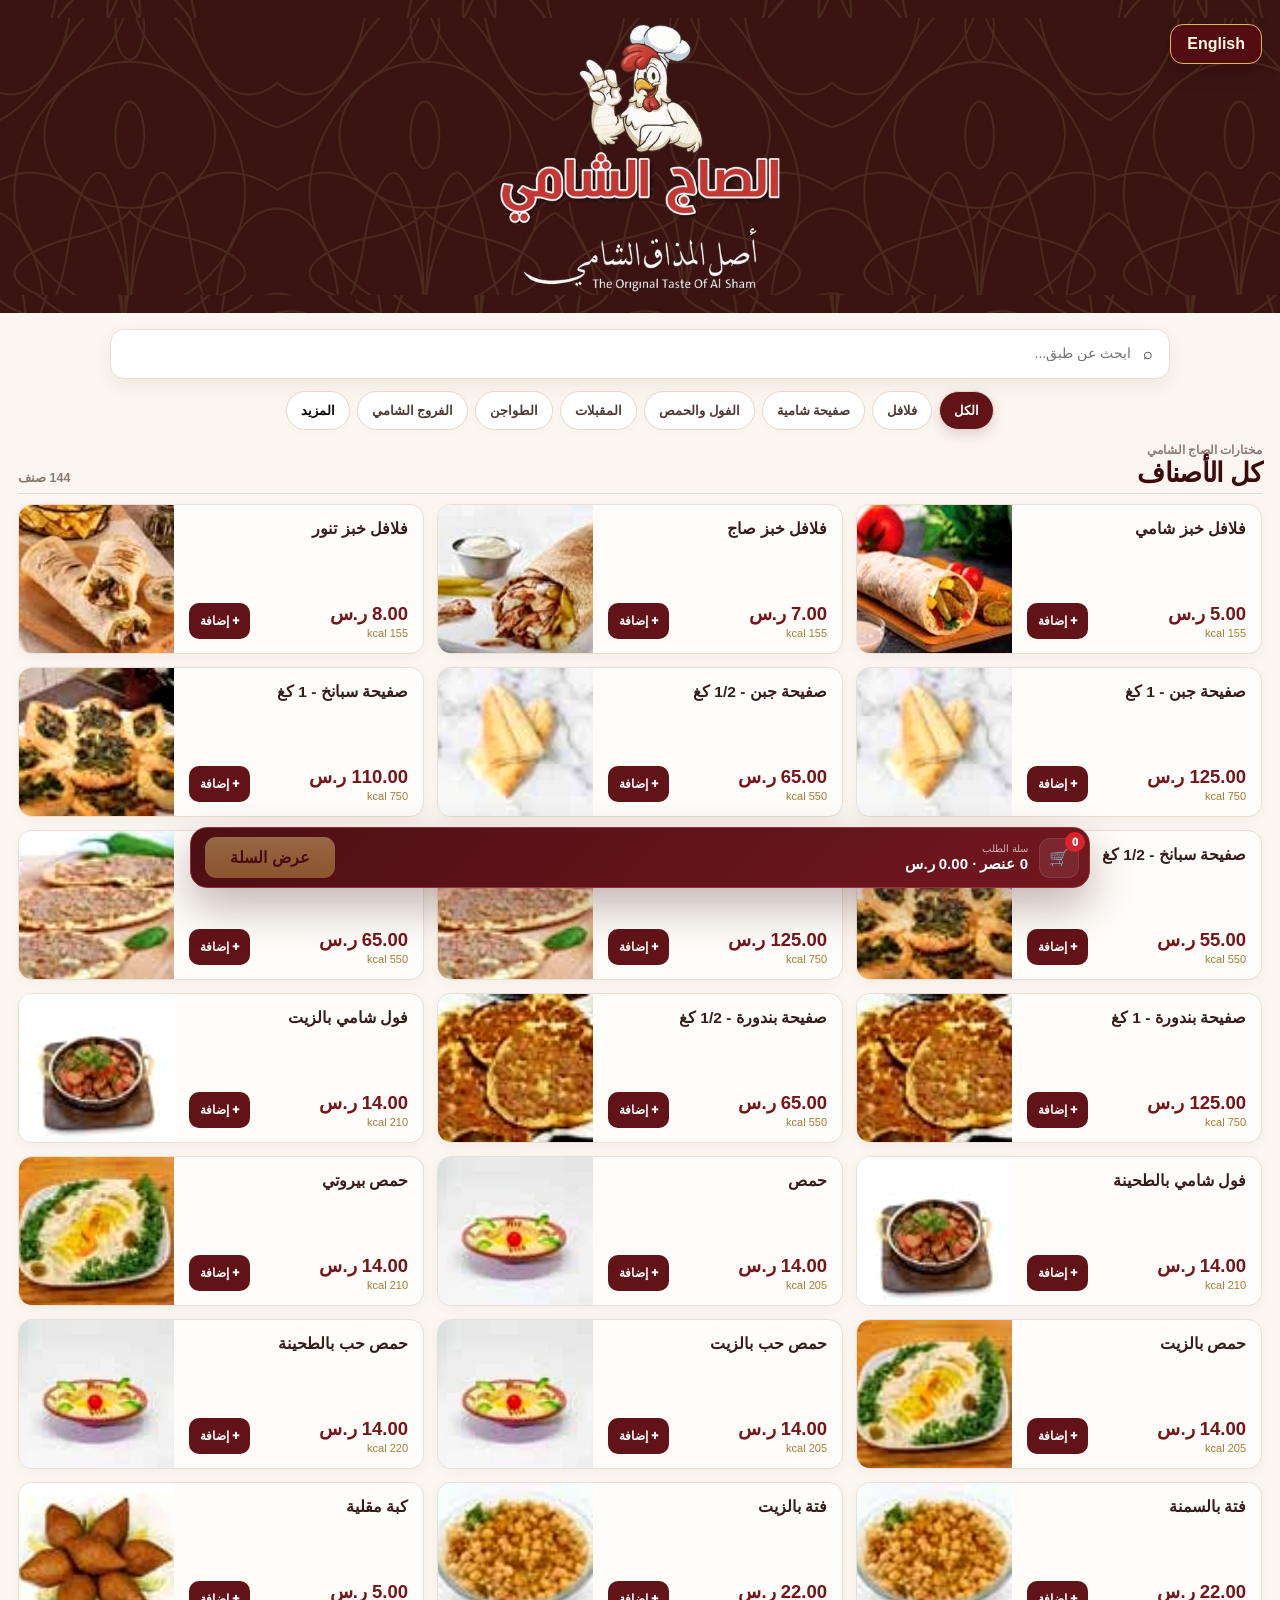
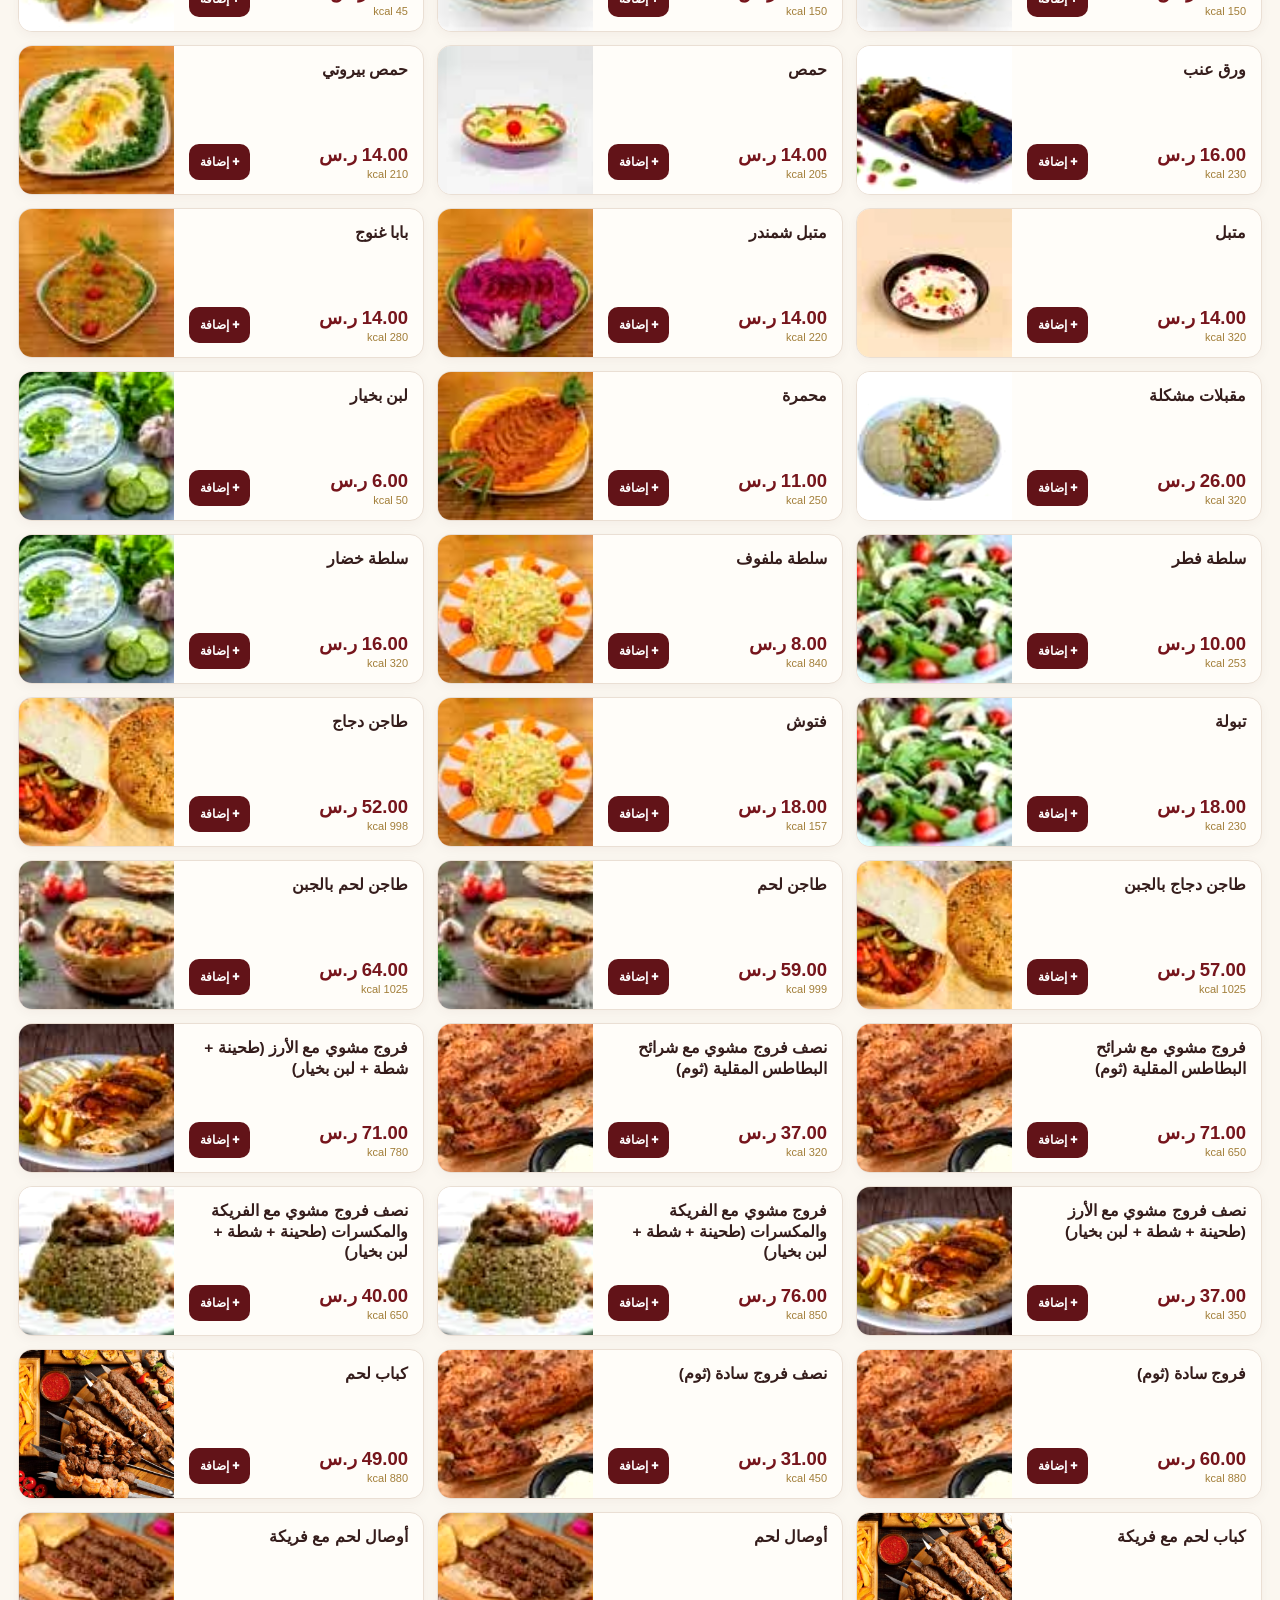
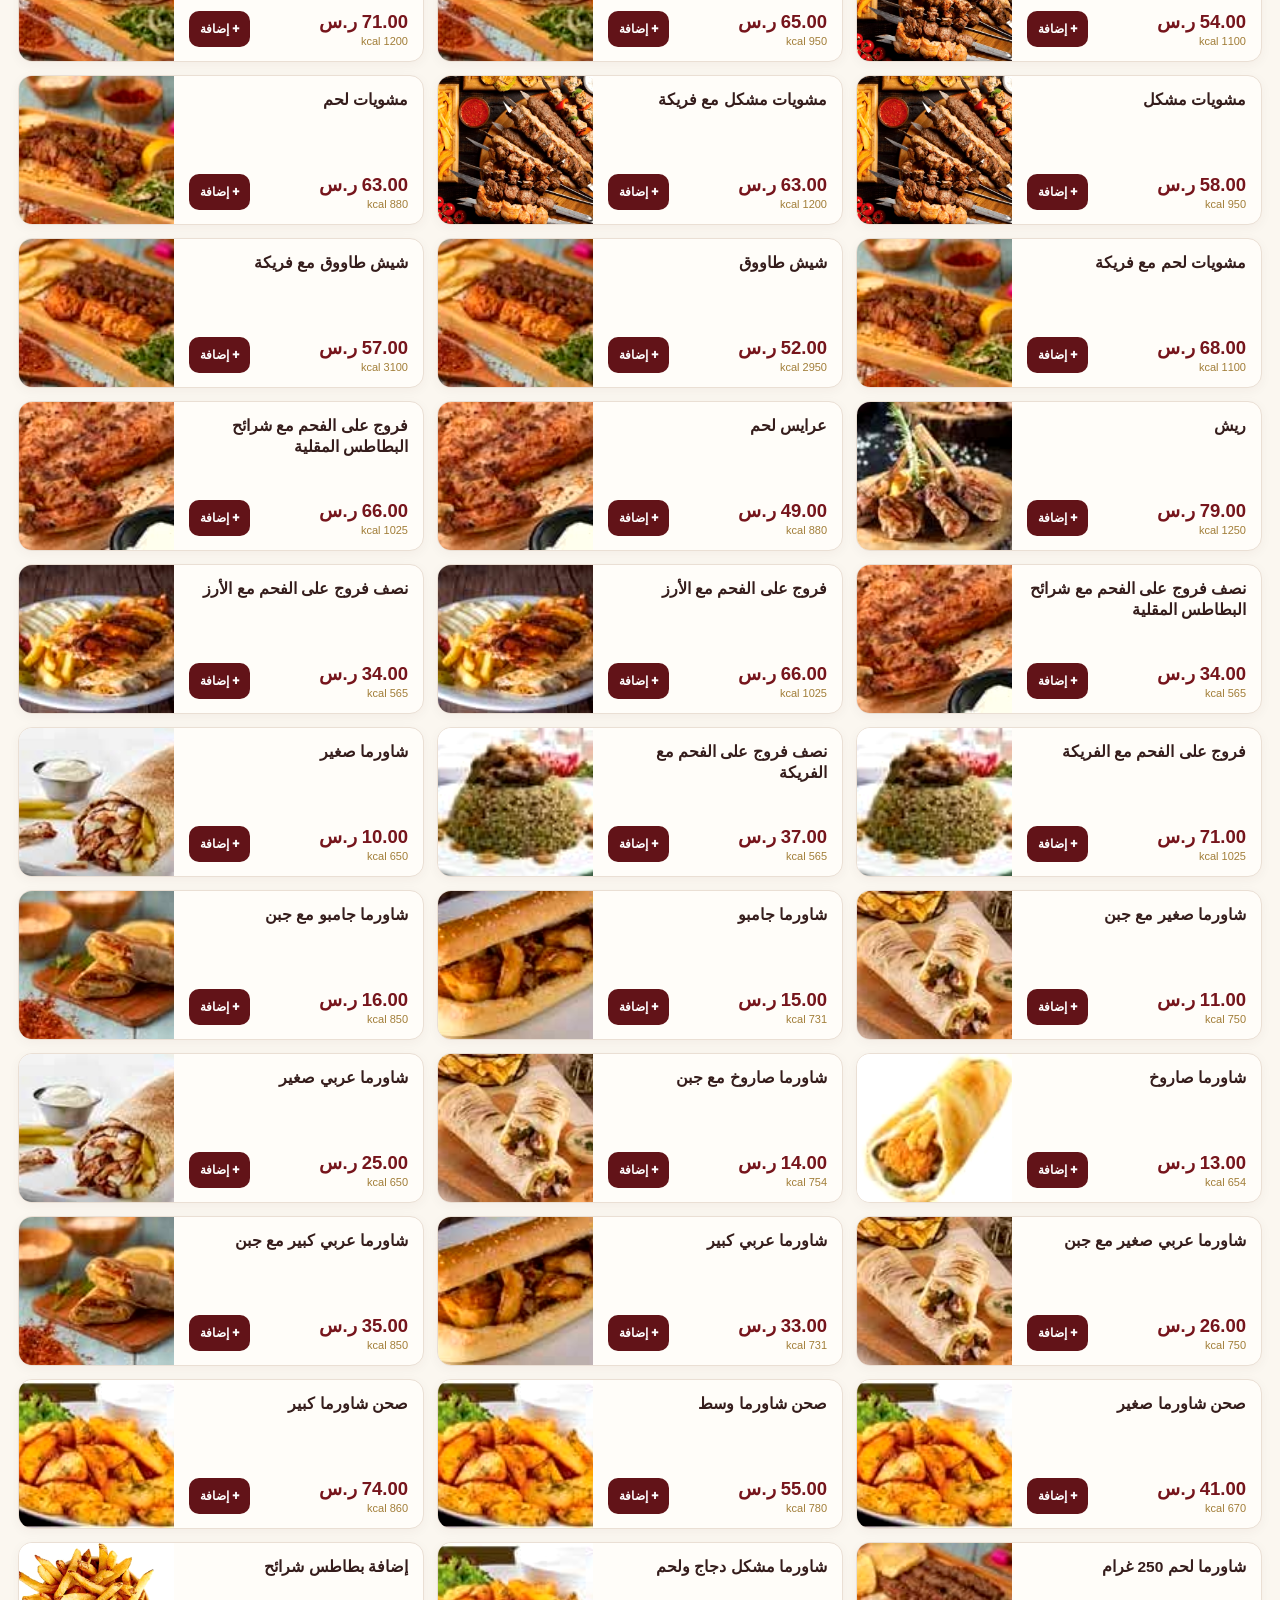
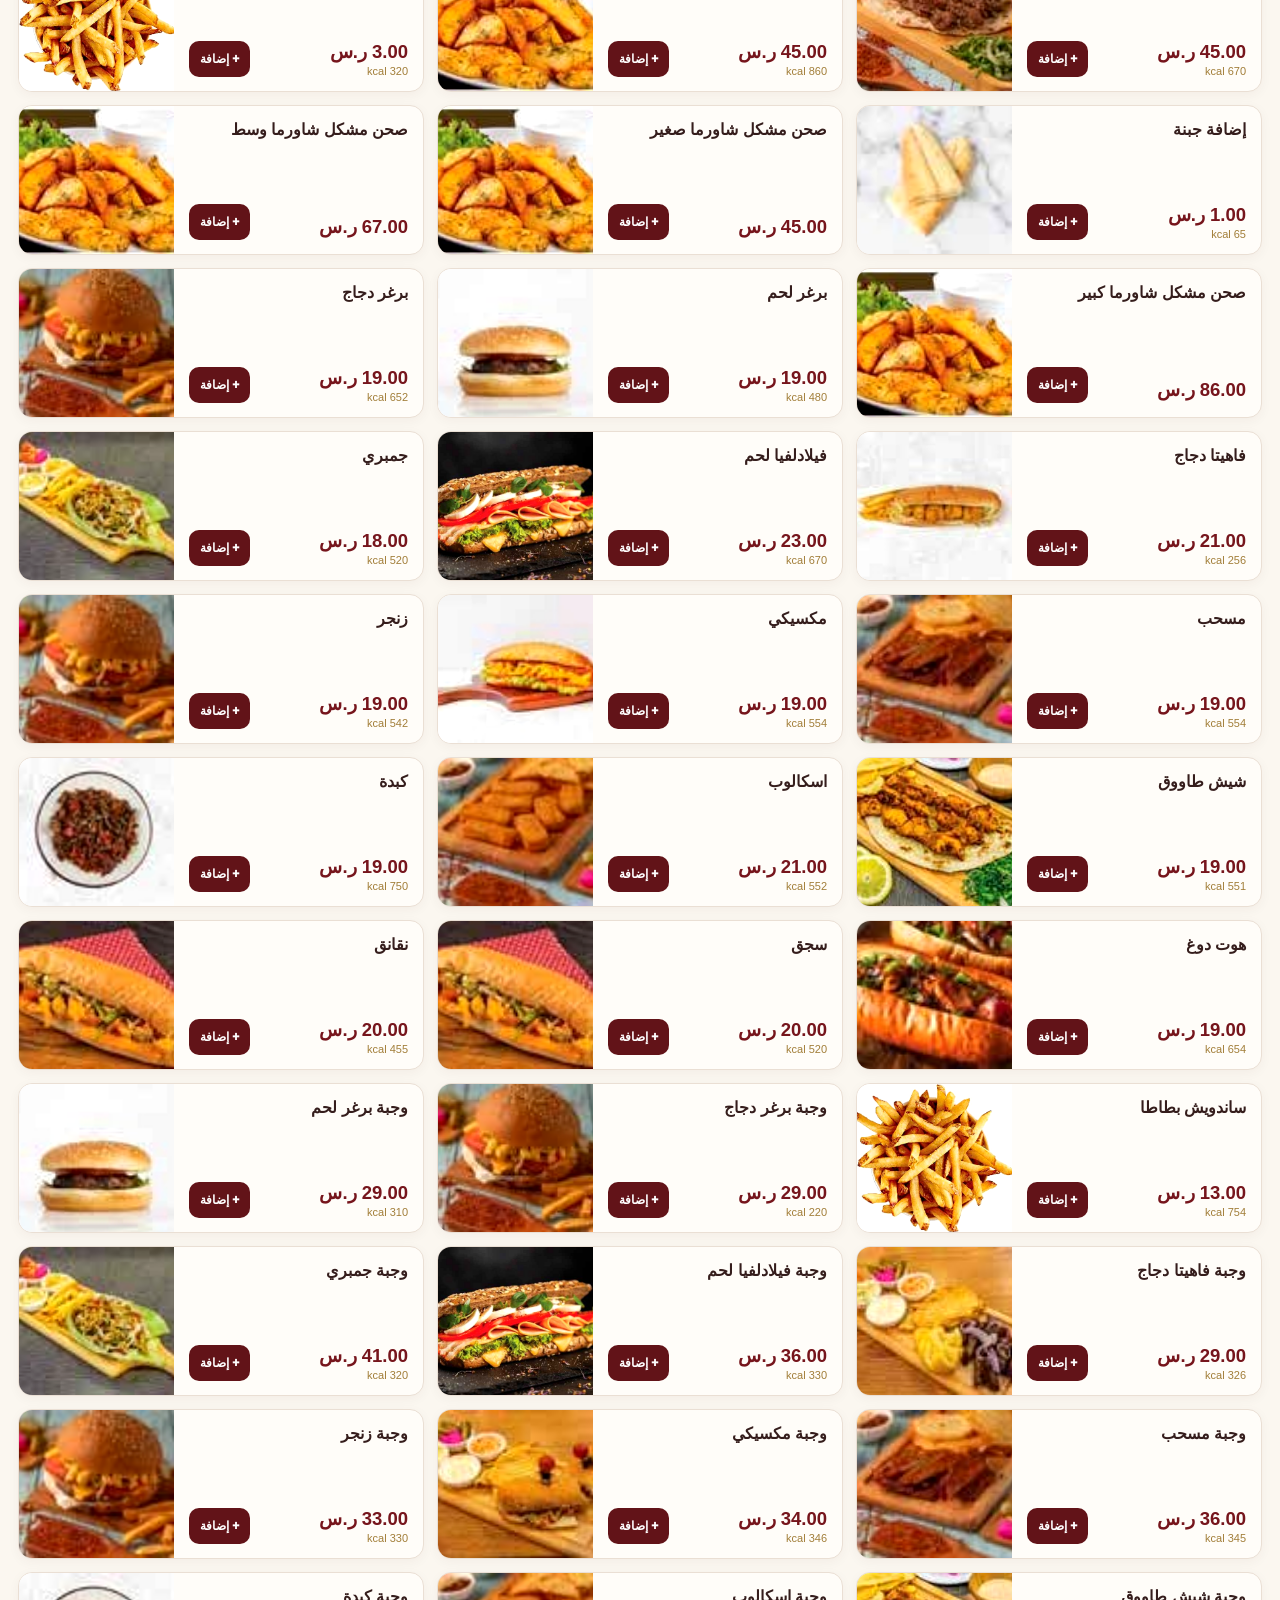
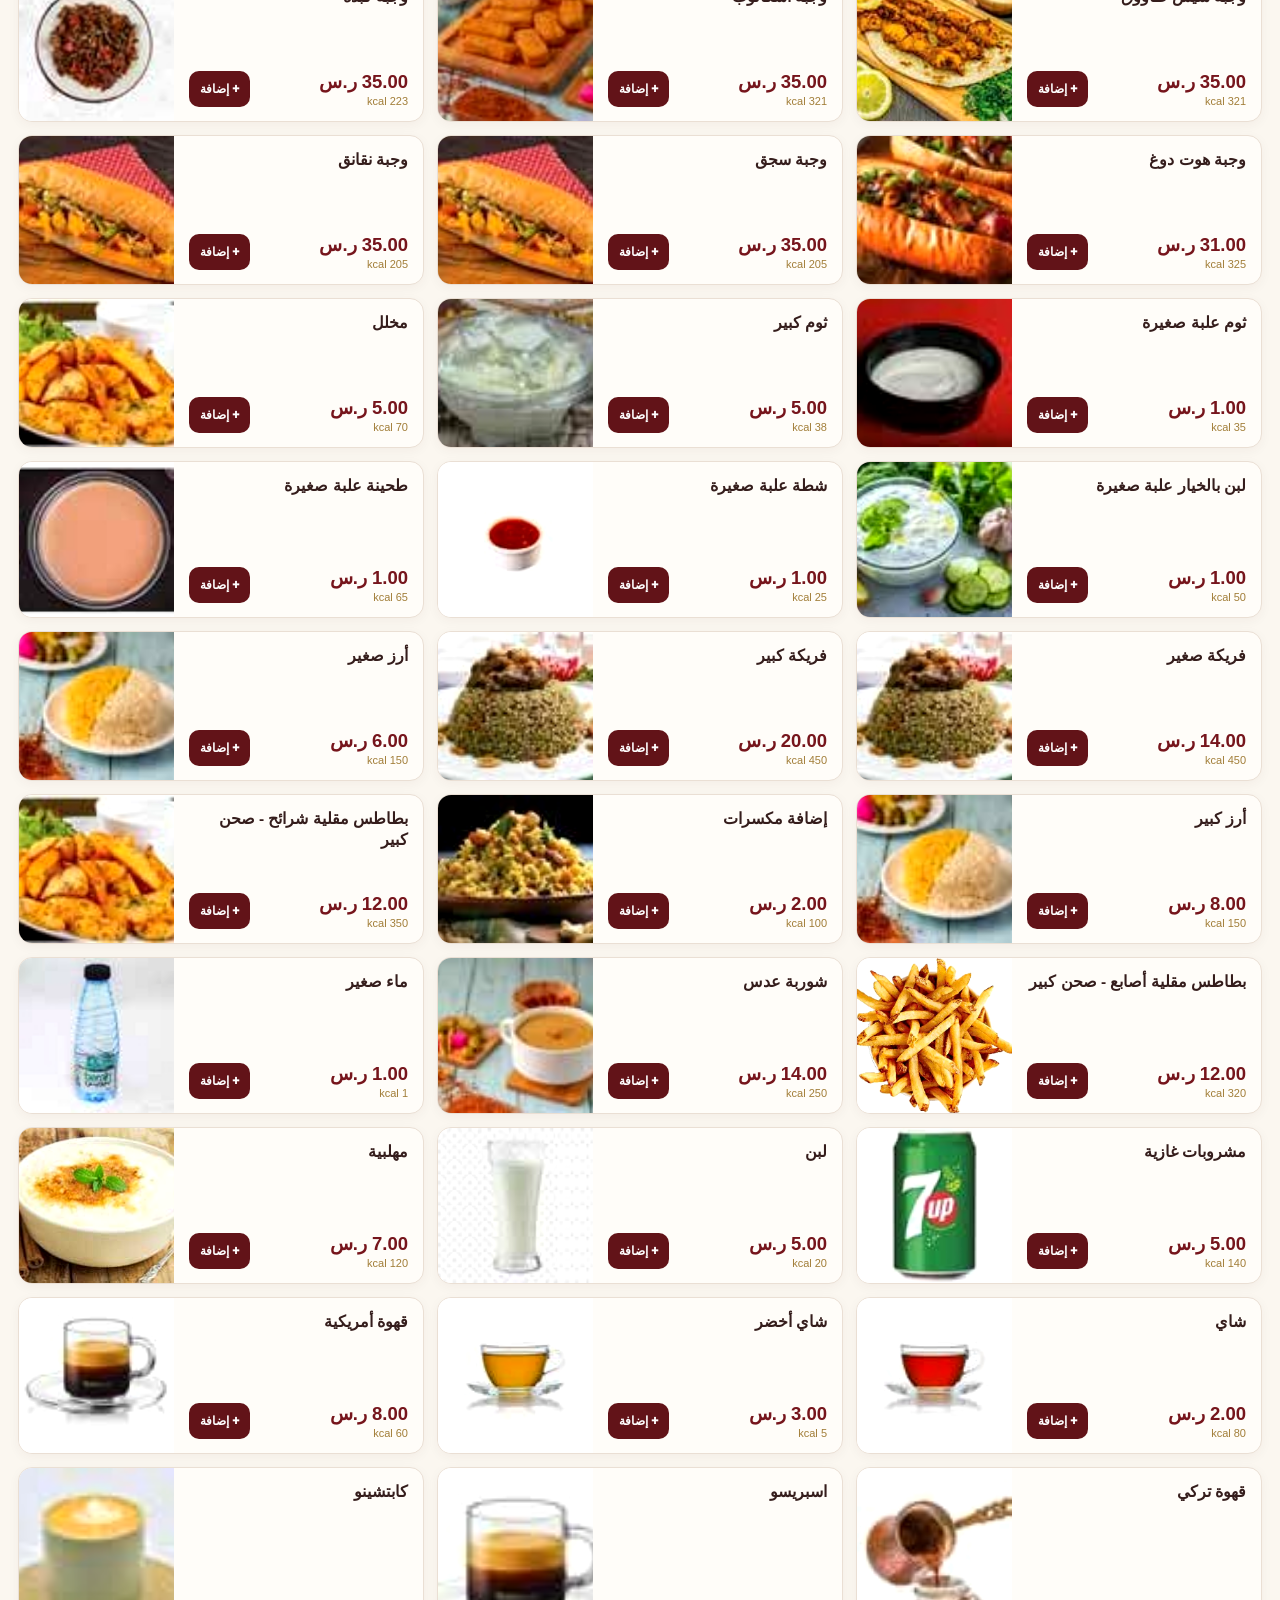
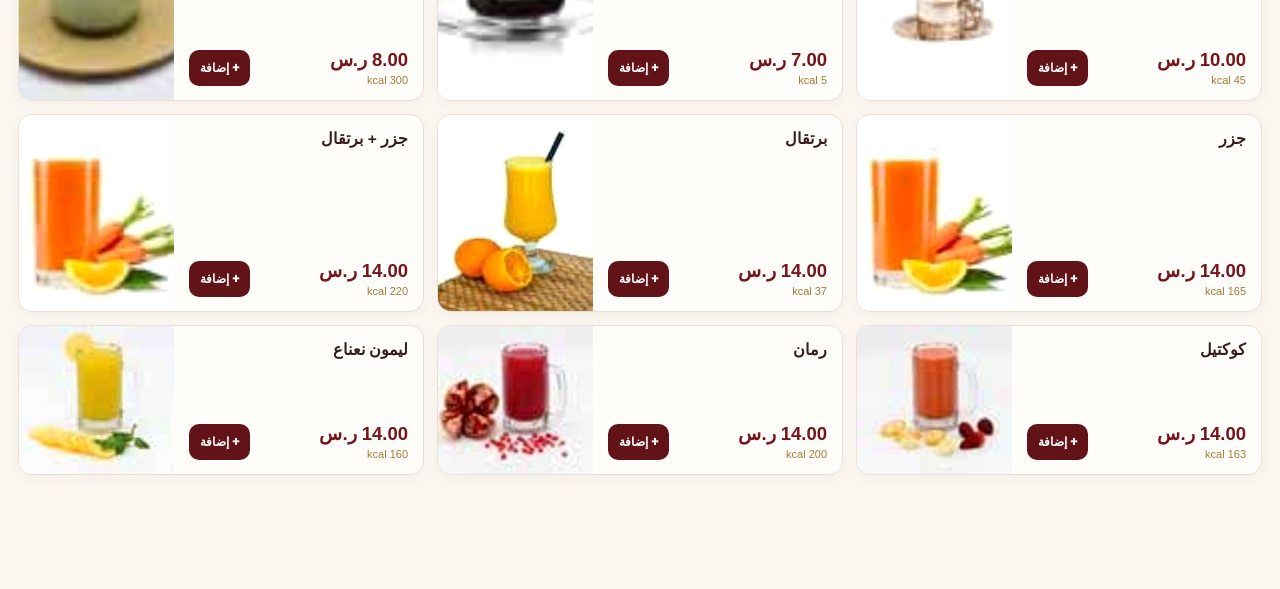
==== commit 377aae81: "feat: finalize polished Al Saj Al Shami demo" ====
--- a/index.html
+++ b/index.html
@@ -2,281 +2,627 @@
 <html lang="ar" dir="rtl">
 <head>
 <meta charset="utf-8">
-<meta name="viewport" content="width=device-width,initial-scale=1,viewport-fit=cover">
-<meta name="theme-color" content="#421014">
+<meta name="viewport" content="width=device-width,initial-scale=1">
 <meta name="google" content="notranslate">
-<meta http-equiv="Content-Language" content="ar,en">
-<title>الصاج الشامي | Digital Menu</title>
+<title>الصاج الشامي</title>
 <style>
-:root{--wine:#421014;--wine2:#2a090c;--gold:#c7a24a;--gold2:#e4cf96;--cream:#f8f3ea;--paper:#fffdf8;--ink:#251f1d;--muted:#776c66;--line:#e8ddd2;--shadow:0 18px 45px rgba(62,23,20,.09)}
-*{box-sizing:border-box}html{scroll-behavior:smooth}body{margin:0;background:linear-gradient(180deg,#fbf8f2 0,#f6f0e7 100%);color:var(--ink);font-family:Arial,Tahoma,sans-serif;padding-bottom:106px}
-button,input{font:inherit}button{cursor:pointer}
-.hero{position:relative;overflow:hidden;color:#fff;background:
-radial-gradient(circle at 12% 12%,rgba(213,178,85,.16),transparent 28%),
-linear-gradient(135deg,#26090c 0%,#4d1116 62%,#2e0b0e 100%);border-bottom:1px solid rgba(199,162,74,.65);padding:18px 18px 84px}
-.hero:after{content:"";position:absolute;inset:auto -12% -50% -12%;height:70%;border-radius:50%;background:rgba(255,255,255,.025)}
-.top,.heroCopy{position:relative;z-index:1;width:min(1180px,100%);margin:auto}
-.top{display:flex;align-items:center;justify-content:space-between;gap:14px}
-.brand{display:flex;align-items:center;gap:12px}.logo{width:56px;height:56px;border-radius:16px;border:1px solid #d4b760;display:grid;place-items:center;color:#f2dc96;font-size:14px;font-weight:950;letter-spacing:.06em;background:linear-gradient(145deg,#ffffff0d,#ffffff04);box-shadow:inset 0 0 0 1px #ffffff0a,0 8px 22px #00000020;overflow:hidden}.logo img{width:100%;height:100%;object-fit:contain;padding:5px}.logo span{opacity:.9}
-.brandTxt{display:grid;gap:2px}.brandTxt b{font-size:18px}.brandTxt small{font-size:11px;opacity:.64;letter-spacing:.02em}
-.lang{border:1px solid #d2b45d;background:#ffffff08;color:#fff;border-radius:999px;padding:10px 17px;font-weight:800}
-.heroCopy{max-width:820px;text-align:center;margin-top:54px}.eyebrow{display:inline-flex;align-items:center;gap:7px;border:1px solid #8d7234;border-radius:999px;padding:7px 12px;color:#f3da8c;background:#c7a24a0c;font-size:12px;font-weight:900}
-.hero h1{font-size:clamp(38px,5vw,64px);line-height:1.08;margin:17px 0 11px;letter-spacing:-.02em}.hero p{max-width:670px;margin:auto;line-height:1.9;opacity:.72;font-size:15px}
-main{width:min(1180px,calc(100% - 28px));margin:-46px auto 0;position:relative;z-index:3}
-.searchWrap{background:rgba(255,255,255,.96);border:1px solid var(--line);border-radius:22px;padding:9px;box-shadow:var(--shadow);backdrop-filter:blur(10px)}
-.search{height:54px;display:flex;align-items:center;gap:10px;padding:0 10px}.searchIcon{font-size:21px;color:var(--gold)}.search input{border:0;outline:0;width:100%;height:100%;background:transparent;color:var(--ink);font-size:15px}
-.categoryBar{position:sticky;top:0;z-index:20;margin-top:14px;padding:10px 0;background:linear-gradient(180deg,rgba(248,243,234,.98),rgba(248,243,234,.92) 82%,transparent);backdrop-filter:blur(10px)}
-.categoryRow{display:flex;align-items:center;gap:8px;overflow:hidden}.categoryScroller{display:flex;gap:8px;overflow:auto;scrollbar-width:none;flex:1;padding:2px 0}.categoryScroller::-webkit-scrollbar{display:none}
-.catBtn,.moreBtn{flex:0 0 auto;border:1px solid #dfd1c5;background:#fff;color:#5c4f49;border-radius:999px;padding:10px 15px;font-weight:850;white-space:nowrap;box-shadow:0 5px 16px #3c1b1408}
-.catBtn.active{background:var(--wine);border-color:var(--wine);color:#fff;box-shadow:0 8px 20px #42101420}.moreBtn{color:var(--wine);border-color:#d9c7b7;background:#fffaf3}
-.sectionHead{display:flex;justify-content:space-between;align-items:end;gap:14px;margin:25px 2px 14px}.sectionHead small{color:#9a7d36;font-weight:900;letter-spacing:.02em}.sectionHead h2{margin:4px 0 0;color:var(--wine2);font-size:31px}.count{color:var(--muted);font-size:13px}
+:root{--wine:#621318;--wine2:#3d0a0e;--gold:#d5ad49;--gold2:#f0d487;--cream:#fbf7f0;--paper:#fffdf9;--ink:#2c2020;--muted:#786c66;--line:#e8ddd1;--green:#2f7a43}
+*{box-sizing:border-box}
+html,body{margin:0;background:var(--cream);color:var(--ink);font-family:Arial,"Noto Sans Arabic",sans-serif}
+button,input{font:inherit}
+button{cursor:pointer}
+.hero{background:#4b0d11;position:relative;border-bottom:1px solid #c7a24a;overflow:hidden}.heroArt{display:block;width:100%;height:auto}.heroOverlay{display:none}
+.heroOverlay{position:absolute;inset:0;background:linear-gradient(180deg,rgba(25,0,3,.03),rgba(25,0,3,.12))}
+.heroTop{position:absolute;z-index:2;top:0;left:50%;transform:translateX(-50%);width:min(1440px,calc(100% - 36px));padding-top:24px;display:flex;justify-content:space-between;align-items:flex-start}
+.langBtn,.smallLogo{border:1px solid #ddb84d;background:#530d12;color:#fff6dc;border-radius:13px;box-shadow:0 8px 22px #0002}
+.langBtn{padding:10px 16px;font-weight:900}
+.smallLogo{width:64px;height:64px;display:grid;place-items:center;overflow:hidden;font-size:10px;font-weight:950;letter-spacing:.04em}
+.smallLogo img{width:100%;height:100%;object-fit:contain;background:#fff;padding:5px}
+.shell{width:min(1440px,calc(100% - 36px));margin:16px auto 110px;position:relative;z-index:5}
+.search{background:#fff;border:1px solid var(--line);box-shadow:0 12px 28px #4c17111a;border-radius:16px;padding:15px 18px;display:flex;gap:10px;align-items:center}
+.search input{border:0;outline:0;flex:1;background:transparent;font-size:15px;color:var(--ink)}
+.toolbar{display:flex;gap:10px;align-items:center;margin:18px 0 10px;flex-wrap:wrap}
+.chips{display:flex;gap:8px;flex-wrap:wrap;flex:1}
+.chip{border:1px solid var(--line);background:#fff;padding:9px 14px;border-radius:999px;font-weight:850;color:#4d3a35}
+.chip.active{background:var(--wine);color:#fff;border-color:var(--wine)}
+.moreBtn{border:1px solid var(--line);background:#fff;padding:9px 14px;border-radius:999px;font-weight:850}
+.sectionHead{display:flex;justify-content:space-between;align-items:flex-end;margin:24px 0 12px}
+.sectionHead h2{margin:0;color:var(--wine2);font-size:28px}
+.sectionHead small{color:var(--muted)}
 .grid{display:grid;grid-template-columns:repeat(3,minmax(0,1fr));gap:14px}
-.card{background:rgba(255,253,248,.98);border:1px solid var(--line);border-radius:19px;padding:11px;display:flex;gap:13px;min-width:0;box-shadow:0 10px 28px rgba(48,27,20,.055);transition:.18s transform,.18s box-shadow}
-.card:hover{transform:translateY(-2px);box-shadow:0 16px 38px rgba(48,27,20,.09)}.pic{width:112px;height:112px;flex:0 0 112px;border-radius:15px;overflow:hidden;background:linear-gradient(145deg,#f4e5ca,#e1bf79);border:1px solid #e4d1ad}.pic img{width:100%;height:100%;object-fit:cover}
-.cardBody{flex:1;min-width:0;display:flex;flex-direction:column;justify-content:space-between}.name{font-size:16px;font-weight:900;line-height:1.32;color:#2f2421}.sub{font-size:12px;color:var(--muted);margin-top:4px;line-height:1.35}
-.meta{display:grid;grid-template-columns:1fr auto;align-items:end;gap:8px;margin-top:13px}.price{display:inline-flex;align-items:baseline;gap:4px;font-size:21px;font-weight:950;color:#3a0e12;line-height:1}.price span{font-size:12px;font-weight:900;color:#8a6421}.priceBox{display:inline-flex;align-items:center;padding:7px 9px;border-radius:10px;background:#fff8e8;border:1px solid #ead9a7}.kcal{font-size:11px;color:#8c7438}.add{grid-column:2;border:0;background:var(--wine);color:#fff;border-radius:11px;padding:9px 12px;font-weight:900;box-shadow:0 6px 14px #42101420}
-.vat{margin:18px 0 5px;padding:12px 14px;border-radius:13px;border:1px solid #eadcaf;background:#fffbf0;color:#7a6228;font-size:13px}
-.empty{grid-column:1/-1;text-align:center;padding:44px 16px;background:#fff;border:1px solid var(--line);border-radius:18px;color:var(--muted)}
-.drawer{position:fixed;inset:0;background:#1a070a80;display:none;align-items:flex-end;z-index:50;padding:12px}.drawer.open{display:flex}.drawerPanel{width:min(720px,100%);margin:auto;background:#fffdf8;border-radius:24px 24px 18px 18px;max-height:78vh;overflow:auto;box-shadow:0 30px 80px #0005}.drawerHead{display:flex;justify-content:space-between;align-items:center;padding:18px 18px 12px;border-bottom:1px solid var(--line)}.drawerHead h3{margin:0;color:var(--wine2)}.drawerHead button{border:0;background:#f3ede6;width:34px;height:34px;border-radius:10px;font-size:19px}
-.drawerGrid{display:grid;grid-template-columns:repeat(2,minmax(0,1fr));gap:9px;padding:14px}.drawerCat{border:1px solid var(--line);border-radius:14px;background:#fff;padding:13px;text-align:start;font-weight:850;color:#463a35}.drawerCat.active{background:#f7eee7;border-color:#cdb8a3;color:var(--wine)}
-.cart{position:fixed;z-index:40;left:50%;bottom:12px;transform:translateX(-50%);width:min(700px,calc(100% - 20px));border-radius:17px;background:linear-gradient(135deg,#351014,#4a1117);color:#fff;padding:10px 11px 10px 14px;display:flex;align-items:center;justify-content:space-between;gap:12px;border:1px solid #7b3138;box-shadow:0 18px 42px #26070a40}.cartInfo{display:flex;align-items:center;gap:10px;min-width:0}.cartIcon{width:34px;height:34px;border-radius:10px;display:grid;place-items:center;background:#ffffff0d;border:1px solid #ffffff12;font-size:16px}.cartText{display:grid;gap:1px}.cartInfo small{opacity:.62;font-size:11px}.cartInfo b{font-size:14px;white-space:nowrap}.cart button{border:0;border-radius:11px;background:linear-gradient(180deg,#d3b35b,#bd9635);color:#27100d;padding:10px 15px;font-weight:950;box-shadow:inset 0 1px #ffffff55}.cart button:disabled{opacity:.48;filter:saturate(.75)}
-.cartModal{position:fixed;inset:0;background:#18070a80;display:none;align-items:flex-end;z-index:60;padding:12px}.cartModal.open{display:flex}.cartPanel{width:min(720px,100%);margin:auto;background:#fffdf8;border-radius:24px 24px 18px 18px;max-height:82vh;overflow:auto;box-shadow:0 30px 80px #0005}.cartPanelHead{display:flex;justify-content:space-between;align-items:center;padding:18px;border-bottom:1px solid var(--line)}.cartPanelHead h3{margin:0;color:var(--wine2)}.cartClose{border:0;background:#f3ede6;width:34px;height:34px;border-radius:10px;font-size:19px}.cartItems{display:grid;gap:0}.cartLine{display:grid;grid-template-columns:1fr auto;gap:12px;align-items:center;padding:14px 18px;border-bottom:1px solid var(--line)}.cartLineName{font-weight:900;color:#342724}.cartLineMeta{font-size:12px;color:var(--muted);margin-top:4px}.cartLinePrice{font-weight:950;color:var(--wine);white-space:nowrap}.cartSummary{padding:16px 18px;display:flex;align-items:center;justify-content:space-between;gap:12px;background:#fff8e9;border-top:1px solid #ead9a7}.cartSummary b{font-size:18px;color:var(--wine2)}.cartSummary strong{font-size:22px;color:var(--wine)}.cartEmpty{padding:34px 18px;text-align:center;color:var(--muted)}
-footer{text-align:center;color:#6f5e57;padding:30px 14px 120px;display:grid;gap:4px}footer small{opacity:.72}
-@media(max-width:980px){.grid{grid-template-columns:repeat(2,minmax(0,1fr))}}
-@media(max-width:680px){body{padding-bottom:128px}.hero{padding:15px 14px 86px}.brandTxt small{display:none}.heroCopy{margin-top:45px}.hero h1{font-size:39px}.hero p{font-size:14px}main{width:calc(100% - 20px);margin-top:-48px}.searchWrap{border-radius:19px}.categoryBar{margin-top:10px;padding-top:8px}.categoryRow{gap:6px}.catBtn,.moreBtn{padding:10px 13px}.sectionHead{margin-top:22px}.sectionHead h2{font-size:29px}.grid{grid-template-columns:1fr;gap:11px}.card{padding:10px}.pic{width:106px;height:106px;flex-basis:106px}.drawerGrid{grid-template-columns:1fr 1fr}.cart{bottom:9px;width:calc(100% - 18px)}}
-
-/* FINAL V7 */
-.hero{
-  background:
-    linear-gradient(90deg,rgba(55,8,12,.28),rgba(55,8,12,.16)),
-    url('assets/al-saj-original-header.png') center 45%/cover no-repeat !important;
-  min-height:340px;
-}
-.hero h1,.hero p{visibility:hidden}
-.card img,.dishImg{
-  filter:saturate(1.08) contrast(1.05) brightness(1.03);
-  transition:transform .22s ease,filter .22s ease;
-  cursor:zoom-in;
-}
-.card:hover img{transform:scale(1.025);filter:saturate(1.12) contrast(1.07) brightness(1.04)}
-.addToast{
-  position:fixed;left:50%;bottom:88px;transform:translateX(-50%) translateY(20px);
-  z-index:80;background:#1f6f35;color:#fff;border-radius:13px;padding:11px 16px;
-  font-weight:900;box-shadow:0 14px 35px #0003;opacity:0;pointer-events:none;
-  transition:.22s ease;max-width:calc(100% - 28px);text-align:center
-}
-.addToast.show{opacity:1;transform:translateX(-50%) translateY(0)}
-.dishModal{position:fixed;inset:0;z-index:90;background:#16070a99;display:none;align-items:center;justify-content:center;padding:16px}
-.dishModal.open{display:flex}
-.dishPanel{width:min(900px,100%);max-height:92vh;overflow:auto;background:#fffdf8;border-radius:24px;box-shadow:0 30px 90px #0007;display:grid;grid-template-columns:1.15fr .85fr;position:relative}
-.dishPanel img{width:100%;height:100%;min-height:420px;object-fit:cover;filter:saturate(1.1) contrast(1.05) brightness(1.03);cursor:default}
-.dishDetails{padding:30px;display:flex;flex-direction:column;justify-content:center}
-.dishDetails h2{margin:0 0 9px;color:var(--wine2);font-size:30px}
-.dishDetails p{color:var(--muted);line-height:1.75}
-.dishDetailPrice{font-size:26px;font-weight:950;color:var(--wine);margin:15px 0}
-.dishDetailAdd{border:0;border-radius:13px;background:var(--wine);color:white;padding:14px 18px;font-weight:950;font-size:15px}
-.dishClose{position:absolute;top:12px;right:12px;z-index:3;width:38px;height:38px;border:0;border-radius:12px;background:#fff;color:#3a1012;font-size:22px;box-shadow:0 5px 16px #0002}
-.qtyCtl{display:flex;align-items:center;gap:7px}
-.qtyCtl button{width:30px;height:30px;border:1px solid var(--line);background:#fff;border-radius:8px;font-weight:900}
-.removeBtn{border:0;background:#fff1f1;color:#9b3030;border-radius:8px;padding:7px 9px;font-weight:900}
-.checkoutBtn{border:0;border-radius:11px;background:var(--wine);color:#fff;padding:11px 15px;font-weight:950}
+.card{background:var(--paper);border:1px solid var(--line);border-radius:15px;display:grid;grid-template-columns:1fr 155px;min-height:150px;overflow:hidden;box-shadow:0 5px 18px #4a160b0c}
+.cardBody{padding:16px;display:flex;flex-direction:column;justify-content:space-between;min-width:0}
+.cardImg{width:100%;height:100%;object-fit:cover;cursor:zoom-in;filter:saturate(1.08) contrast(1.04);transition:.2s}
+.cardImg:hover{transform:scale(1.025);filter:saturate(1.12) contrast(1.06)}
+.name{font-weight:950;font-size:16px;color:#321a19;line-height:1.45}
+.priceRow{display:flex;align-items:flex-end;justify-content:space-between;gap:10px;margin-top:18px}
+.price{font-size:21px;font-weight:950;color:var(--wine)}
+.price small{font-size:11px;color:#8a682b}
+.kcal{font-size:11px;color:#9a7a38;margin-top:4px}
+.addBtn{border:0;background:var(--wine);color:#fff;padding:9px 13px;border-radius:10px;font-weight:950;white-space:nowrap}
+.drawerBackdrop,.modalBackdrop{position:fixed;inset:0;background:#20060a80;z-index:60;display:none}
+.drawerBackdrop.open,.modalBackdrop.open{display:flex}
+.drawerBackdrop{align-items:flex-end;justify-content:center;padding:12px}
+.drawer{width:min(850px,100%);max-height:80vh;overflow:auto;background:#fffdf9;border-radius:22px;padding:18px}
+.drawerGrid{display:grid;grid-template-columns:repeat(4,1fr);gap:10px}
+.drawerGrid button{border:1px solid var(--line);background:#fff;border-radius:12px;padding:13px;font-weight:850}
+.modalBackdrop{align-items:center;justify-content:center;padding:16px}
+.productModal{width:min(940px,100%);max-height:92vh;overflow:auto;background:#fffdf9;border-radius:22px;display:grid;grid-template-columns:1.15fr .85fr;position:relative;box-shadow:0 34px 90px #0006}
+.productPhoto{width:100%;height:100%;min-height:460px;object-fit:cover;filter:saturate(1.1) contrast(1.05)}
+.productInfo{padding:30px;display:flex;flex-direction:column;justify-content:center}
+.productInfo h2{font-size:29px;color:var(--wine2);margin:0 0 12px}
+.productInfo p{color:var(--muted);line-height:1.7}
+.productPrice{font-size:26px;font-weight:950;color:var(--wine);margin:14px 0}
+.closeBtn{position:absolute;top:12px;right:12px;width:38px;height:38px;border:0;border-radius:11px;background:#fff;box-shadow:0 5px 16px #0002;font-size:22px;z-index:3}
+.cartBar{position:fixed;left:50%;bottom:12px;transform:translateX(-50%);width:min(900px,calc(100% - 22px));z-index:50;background:linear-gradient(135deg,#4d0f14,#72171e);color:#fff;border:1px solid #8e343d;border-radius:17px;box-shadow:0 18px 45px #33070b4d;padding:9px 10px 9px 14px;display:flex;align-items:center;gap:12px}
+.cartMeta{display:flex;align-items:center;gap:11px;flex:1;min-width:0}
+.cartIcon{width:40px;height:40px;border-radius:11px;background:#ffffff12;border:1px solid #ffffff18;display:grid;place-items:center;position:relative}
+.badge{position:absolute;top:-7px;right:-7px;background:#d8242d;color:#fff;border-radius:999px;min-width:20px;height:20px;padding:0 5px;font-size:11px;display:grid;place-items:center;font-weight:950}
+.cartText{display:grid;gap:1px}
+.cartText small{opacity:.68;font-size:10px}
+.cartText b{font-size:15px}
+.cartBtn{border:0;border-radius:11px;background:linear-gradient(180deg,#efd27e,#d3a94e);color:#3a0a0d;padding:11px 17px;font-weight:950;min-width:130px}
+.cartBtn:disabled{opacity:.45;cursor:default}
+.toast{position:fixed;left:50%;bottom:86px;transform:translate(-50%,18px);background:var(--green);color:white;padding:11px 16px;border-radius:12px;font-weight:900;opacity:0;transition:.2s;z-index:100;box-shadow:0 15px 35px #0003;pointer-events:none}
+.toast.show{opacity:1;transform:translate(-50%,0)}
+.cartPanel{width:min(760px,100%);max-height:82vh;overflow:auto;background:#fffdf9;border-radius:22px}
+.cartHead{padding:17px 18px;border-bottom:1px solid var(--line);display:flex;align-items:center;justify-content:space-between}
+.cartHead h3{margin:0;color:var(--wine2)}
+.cartItems{display:grid}
+.cartLine{padding:13px 18px;border-bottom:1px solid var(--line);display:grid;grid-template-columns:minmax(0,1fr) auto;gap:12px;align-items:center}
+.cartProduct{display:flex;gap:10px;align-items:center;min-width:0}
+.cartProduct img{width:58px;height:58px;object-fit:cover;border-radius:10px}
+.cartProduct b{display:block;white-space:nowrap;overflow:hidden;text-overflow:ellipsis}
+.cartProduct small{color:var(--muted)}
+.cartActions{display:flex;gap:8px;align-items:center;flex-wrap:wrap;justify-content:flex-end}
+.qty{display:flex;align-items:center;gap:6px}
+.qty button{width:29px;height:29px;border:1px solid var(--line);background:#fff;border-radius:8px;font-weight:900}
+.remove{border:0;background:#fff0f0;color:#9c3434;padding:7px 9px;border-radius:8px;font-weight:900}
+.cartTotal{padding:17px 18px;background:#fff6e4;display:flex;justify-content:space-between;align-items:center;font-size:18px;font-weight:950;color:var(--wine2)}
+.empty{padding:35px;text-align:center;color:var(--muted)}
+@media(max-width:980px){.grid{grid-template-columns:repeat(2,1fr)}}
 @media(max-width:700px){
-  .hero{min-height:230px;background-size:cover!important}
-  .dishPanel{grid-template-columns:1fr}
-  .dishPanel img{min-height:270px;max-height:44vh}
-  .dishDetails{padding:20px}
+.hero{min-height:0}.heroArt{height:270px;object-fit:cover;object-position:center}
+.heroTop{width:calc(100% - 24px);padding-top:14px}
+.smallLogo{width:50px;height:50px;border-radius:12px}
+.shell{width:calc(100% - 20px);margin-top:12px}
+.grid{grid-template-columns:1fr}
+.card{grid-template-columns:1fr 130px}
+.productModal{grid-template-columns:1fr}
+.productPhoto{min-height:300px;max-height:46vh}
+.productInfo{padding:21px}
+.drawerGrid{grid-template-columns:repeat(2,1fr)}
+.cartText small{display:none}
+.cartBtn{min-width:108px;padding:10px 12px}
+}
+
+@media(max-width:700px){
+body{overflow-x:hidden}.hero{min-height:0}.heroArt{height:250px;object-fit:cover;object-position:center}
+.heroTop{width:calc(100% - 20px);padding-top:10px}.langBtn{padding:8px 12px;font-size:13px}.smallLogo{width:44px;height:44px}
+.shell{width:calc(100% - 16px);margin:10px auto 105px}.search{padding:12px 14px;border-radius:14px}
+.toolbar{margin-top:12px;display:block}.chips{display:flex;flex-wrap:nowrap;overflow-x:auto;padding:2px 0 8px;scrollbar-width:none}.chips::-webkit-scrollbar{display:none}
+.chip{flex:0 0 auto;padding:8px 12px;font-size:12px}.moreBtn{width:100%;margin-top:3px;padding:9px}
+.sectionHead{margin:17px 2px 10px;align-items:center}.sectionHead h2{font-size:22px}.grid{grid-template-columns:1fr;gap:10px}
+.card{grid-template-columns:minmax(0,1fr) 118px;min-height:126px;border-radius:14px}.cardBody{padding:12px}.name{font-size:14px}
+.priceRow{margin-top:12px;align-items:center}.price{font-size:18px}.addBtn{padding:8px 10px;font-size:12px}.cardImg{min-height:126px}
+.drawerBackdrop{padding:8px}.drawer{border-radius:18px;padding:13px}.drawerGrid{grid-template-columns:repeat(2,minmax(0,1fr));gap:8px}
+.productModal{width:100%;max-height:88vh;grid-template-columns:1fr;border-radius:18px}.productPhoto{height:42vh;min-height:250px;max-height:360px}.productInfo{padding:18px}.productInfo h2{font-size:22px}.productPrice{font-size:22px;margin:9px 0}
+.cartBar{bottom:8px;width:calc(100% - 14px);padding:7px 8px 7px 10px;border-radius:14px;gap:8px}.cartIcon{width:36px;height:36px}.cartText b{font-size:12px}.cartBtn{min-width:96px;padding:9px 10px;font-size:12px}
+.cartPanel{width:100%;max-height:86vh;border-radius:18px}.cartLine{grid-template-columns:1fr;padding:11px 13px}.cartActions{justify-content:space-between}.cartProduct img{width:50px;height:50px}
+}
+@media(max-width:390px){.hero{min-height:0}.heroArt{height:225px;object-fit:cover;object-position:center}.shell{margin-top:8px}.card{grid-template-columns:minmax(0,1fr) 105px}.cardImg{min-height:120px}.cartText{max-width:115px}}
+
+
+/* FINAL VISUAL POLISH V15 */
+.hero{background:#4b0d11;overflow:hidden;border-bottom:0;position:relative}
+.heroPicture{display:block;width:100%}
+.heroArt{display:block;width:100%;height:auto!important;object-fit:contain!important;object-position:center!important}
+.search{height:50px;padding:0 16px;border-radius:14px;box-shadow:0 7px 20px rgba(76,23,17,.10);border-color:#eadfd4}
+.search input{font-size:14px}
+.productPhoto{object-fit:contain!important;background:#f6f0e8;padding:10px}
+@media(max-width:700px){
+  .heroArt{width:100%;height:auto!important;object-fit:contain!important}
+  .heroTop{padding-top:12px}
+  .shell{margin-top:10px}
+  .search{height:44px;padding:0 13px;border-radius:13px;box-shadow:0 5px 14px rgba(76,23,17,.08)}
+  .search input{font-size:13px}
+  .productPhoto{height:auto;min-height:250px;max-height:48vh;object-fit:contain!important}
+}
+@media(max-width:390px){.heroArt{height:auto!important;object-fit:contain!important}}
+
+
+/* ===== V18 FINAL MENU BODY SPACING / ALIGNMENT ===== */
+
+/* Search is compact but still easy to tap. */
+main.shell > .search{
+  width:min(1060px,100%)!important;
+  min-height:48px!important;
+  margin:0 auto!important;
+  padding:0 16px!important;
+  border-radius:14px!important;
+  box-shadow:0 7px 20px rgba(76,23,17,.07)!important;
+}
+main.shell > .search input{
+  font-size:14px!important;
+  font-weight:500!important;
+  line-height:1.35!important;
+}
+
+/* Categories and More are one compact group. */
+main.shell > .toolbar{
+  margin:12px 0 0!important;
+  padding:0!important;
+  display:block!important;
+}
+main.shell .categoryTrack{
+  display:flex!important;
+  align-items:center!important;
+  justify-content:center!important;
+  gap:7px!important;
+  width:100%;
+  margin:0!important;
+  padding:0!important;
+}
+main.shell .chips{
+  display:flex!important;
+  flex:0 1 auto!important;
+  align-items:center!important;
+  justify-content:center!important;
+  flex-wrap:wrap!important;
+  gap:7px!important;
+  margin:0!important;
+  padding:0!important;
+}
+main.shell .chip,
+main.shell .moreBtn{
+  min-height:39px!important;
+  padding:0 14px!important;
+  border-radius:999px!important;
+  font-size:13px!important;
+  line-height:1!important;
+  font-weight:760!important;
+  white-space:nowrap!important;
+  margin:0!important;
+}
+main.shell .moreBtn{
+  width:auto!important;
+  flex:0 0 auto!important;
+}
+
+/* Remove the big empty zone between categories and the section title. */
+main.shell > .sectionHead{
+  margin:14px 0 10px!important;
+  padding:0!important;
+  min-height:0!important;
+  align-items:flex-end!important;
+  gap:12px!important;
+}
+main.shell > .sectionHead > div:first-child{
+  display:grid!important;
+  gap:0!important;
+  margin:0!important;
+  padding:0!important;
+}
+main.shell #eyebrow{
+  margin:0 0 2px!important;
+  padding:0!important;
+  font-size:11.5px!important;
+  line-height:1.2!important;
+  font-weight:650!important;
+  color:#8a7971!important;
+}
+main.shell .sectionHead h2{
+  margin:0!important;
+  padding:0!important;
+  font-size:27px!important;
+  line-height:1.03!important;
+  letter-spacing:-.025em!important;
+  font-weight:850!important;
+}
+main.shell #count{
+  margin:0!important;
+  padding:0 0 2px!important;
+  font-size:12.5px!important;
+  line-height:1.15!important;
+  font-weight:650!important;
+  color:#8a7971!important;
+}
+
+/* Cards start immediately after heading. */
+main.shell > .grid{
+  margin-top:0!important;
+  gap:13px!important;
+}
+main.shell .card{
+  border-radius:14px!important;
+  box-shadow:0 3px 12px rgba(70,28,20,.045)!important;
+}
+main.shell .cardBody{
+  padding:14px 15px!important;
+}
+main.shell .name{
+  font-size:15.5px!important;
+  line-height:1.3!important;
+  font-weight:800!important;
+}
+main.shell .priceRow{
+  margin-top:12px!important;
+}
+main.shell .price{
+  font-size:18.5px!important;
+  line-height:1!important;
+  font-weight:850!important;
+}
+main.shell .addBtn{
+  min-height:36px!important;
+  padding:0 11px!important;
+  font-size:12px!important;
+}
+
+/* Tablet: keep the entire category group on a clean horizontal track. */
+@media(max-width:980px){
+  main.shell .categoryTrack{
+    justify-content:flex-start!important;
+    overflow-x:auto!important;
+    flex-wrap:nowrap!important;
+    padding:0 0 4px!important;
+    scrollbar-width:none!important;
+  }
+  main.shell .categoryTrack::-webkit-scrollbar{display:none!important}
+  main.shell .chips{
+    flex:0 0 auto!important;
+    flex-wrap:nowrap!important;
+    justify-content:flex-start!important;
+  }
+}
+
+/* Mobile: compact vertical rhythm; no full-width More button. */
+@media(max-width:700px){
+  main.shell > .search{
+    min-height:44px!important;
+    padding:0 13px!important;
+    border-radius:13px!important;
+  }
+  main.shell > .search input{
+    font-size:13px!important;
+  }
+
+  main.shell > .toolbar{
+    margin-top:9px!important;
+  }
+  main.shell .categoryTrack{
+    gap:6px!important;
+    padding-bottom:3px!important;
+  }
+  main.shell .chips{
+    gap:6px!important;
+  }
+  main.shell .chip,
+  main.shell .moreBtn{
+    min-height:36px!important;
+    padding:0 12px!important;
+    font-size:12px!important;
+    flex:0 0 auto!important;
+  }
+  main.shell .moreBtn{
+    display:inline-flex!important;
+    align-items:center!important;
+    justify-content:center!important;
+    width:auto!important;
+  }
+
+  main.shell > .sectionHead{
+    margin:10px 2px 8px!important;
+    gap:8px!important;
+  }
+  main.shell #eyebrow{
+    margin-bottom:1px!important;
+    font-size:10.5px!important;
+  }
+  main.shell .sectionHead h2{
+    font-size:23px!important;
+  }
+  main.shell #count{
+    font-size:11px!important;
+    padding-bottom:1px!important;
+  }
+
+  main.shell > .grid{
+    gap:9px!important;
+  }
+  main.shell .cardBody{
+    padding:11px 12px!important;
+  }
+  main.shell .name{
+    font-size:14px!important;
+  }
+  main.shell .price{
+    font-size:17px!important;
+  }
+  main.shell .addBtn{
+    min-height:34px!important;
+    padding:0 10px!important;
+    font-size:11px!important;
+  }
+}
+
+@media(max-width:390px){
+  main.shell .chip,
+  main.shell .moreBtn{
+    min-height:35px!important;
+    padding:0 11px!important;
+    font-size:11.5px!important;
+  }
+  main.shell .sectionHead h2{
+    font-size:22px!important;
+  }
+}
+
+
+/* ===== FINAL MOBILE HEIGHT + CATEGORY TRACK FIX ===== */
+@media(max-width:700px){
+  /* Use the same high-resolution wide V15 artwork, only shorter on mobile. */
+  .hero{min-height:0!important;overflow:hidden!important;background:#4b0d11!important}
+  .heroPicture{display:block!important;width:100%!important;height:190px!important;overflow:hidden!important}
+  .heroArt{display:block!important;width:100%!important;height:190px!important;object-fit:cover!important;object-position:center center!important}
+  .heroTop{padding-top:8px!important;width:calc(100% - 18px)!important}
+  .langBtn{padding:7px 11px!important;font-size:12px!important;border-radius:11px!important}
+  .smallLogo{width:40px!important;height:40px!important;border-radius:10px!important}
+
+  /* Tighten white rhythm below header. */
+  main.shell{margin-top:6px!important}
+  main.shell > .search{min-height:42px!important;margin-bottom:0!important}
+  main.shell > .toolbar{margin-top:7px!important;margin-bottom:0!important}
+  main.shell > .sectionHead{margin-top:7px!important;margin-bottom:7px!important}
+
+  /* Categories stay on one horizontal rail. More/المزيد is the last item,
+     therefore it appears only after horizontal scrolling. */
+  main.shell .categoryTrack{display:flex!important;flex-wrap:nowrap!important;justify-content:flex-start!important;overflow-x:auto!important;overflow-y:hidden!important;gap:6px!important;padding:0 0 3px!important;scrollbar-width:none!important;-webkit-overflow-scrolling:touch}
+  main.shell .categoryTrack::-webkit-scrollbar{display:none!important}
+  main.shell .chips{display:flex!important;flex:0 0 auto!important;flex-wrap:nowrap!important;gap:6px!important;overflow:visible!important;padding:0!important}
+  main.shell .chip,main.shell .moreBtn{flex:0 0 auto!important;min-height:35px!important;padding:0 11px!important;font-size:11.5px!important}
+  main.shell .moreBtn{display:inline-flex!important;width:auto!important;margin:0!important;align-items:center!important;justify-content:center!important}
+
+  main.shell #eyebrow{font-size:10px!important;margin-bottom:0!important}
+  main.shell .sectionHead h2{font-size:22px!important;line-height:1.02!important}
+  main.shell #count{font-size:10.5px!important;padding-bottom:1px!important}
+}
+@media(max-width:390px){
+  .heroPicture,.heroArt{height:175px!important}
+  .heroTop{padding-top:7px!important}
+  main.shell{margin-top:5px!important}
+  main.shell > .sectionHead{margin-top:6px!important}
+}
+
+
+/* ===== FINAL CUSTOMER POLISH ===== */
+main.shell{padding-bottom:4px}
+main.shell > .search{
+  border-color:#eaded3!important;
+  background:rgba(255,255,255,.98)!important;
+  box-shadow:0 7px 20px rgba(76,23,17,.07)!important;
+}
+main.shell .categoryTrack{position:relative;scroll-snap-type:x proximity}
+main.shell .chip,main.shell .moreBtn{
+  scroll-snap-align:start;
+  border-color:#e7d8ca!important;
+  box-shadow:0 2px 8px rgba(70,28,20,.025);
+}
+main.shell .chip.active{box-shadow:0 5px 14px rgba(99,18,24,.16)}
+main.shell > .sectionHead{
+  border-bottom:1px solid rgba(225,211,198,.72);
+  padding-bottom:6px!important;
+}
+main.shell .card{
+  overflow:hidden!important;border-color:#eadfd4!important;
+  background:#fffdf9!important;box-shadow:0 3px 12px rgba(70,28,20,.045)!important;
+}
+main.shell .cardImg{display:block;object-fit:cover!important}
+main.shell .name{color:#351d1c!important}
+main.shell .price{color:#76151c!important}
+main.shell .kcal{color:#a27e39!important}
+@media(max-width:700px){
+  main.shell > .sectionHead{padding-bottom:5px!important}
+  main.shell .card{
+    min-height:124px!important;
+    grid-template-columns:minmax(0,1fr) 110px!important;
+  }
+  main.shell .cardImg{min-height:124px!important;height:100%!important}
+  main.shell .cardBody{min-height:124px!important;justify-content:space-between!important}
+  main.shell .priceRow{margin-top:7px!important}
+}
+@media(max-width:390px){
+  main.shell .card{grid-template-columns:minmax(0,1fr) 102px!important;min-height:120px!important}
+  main.shell .cardImg,main.shell .cardBody{min-height:120px!important}
 }
 
 </style>
 </head>
 <body translate="no">
 <header class="hero">
-  <div class="top">
-    <div class="brand"><div class="logo" id="brandLogo"><span>AL</span></div><div class="brandTxt"><b id="brandName">الصاج الشامي</b><small id="brandTagline">The Original Taste Of Al-Sham</small></div></div>
-    <button class="lang" id="lang">English</button>
-  </div>
-  <div class="heroCopy">
-    <span class="eyebrow" data-ar="القائمة الرقمية" data-en="Digital Menu">القائمة الرقمية</span>
-    <h1 id="heroTitle" data-ar="أصل المذاق الشامي" data-en="The Original Taste Of Al-Sham">أصل المذاق الشامي</h1>
-    <p data-ar="قائمة مرتبة وسريعة التصفح، مع الأسعار والسعرات الحرارية وتحديثات فورية." data-en="A refined digital menu with clear categories, prices, calories and instant updates.">قائمة مرتبة وسريعة التصفح، مع الأسعار والسعرات الحرارية وتحديثات فورية.</p>
-  </div>
+<picture class="heroPicture">
+<img class="heroArt" src="[data-uri]" alt="Al Saj Al Shami">
+</picture>
+<div class="heroTop">
+<button class="langBtn" id="langBtn">English</button>
+<div class="smallLogo" id="smallLogo"><span>AL SAJ</span></div>
+</div>
 </header>
 
-<main>
-  <div class="searchWrap"><div class="search"><span class="searchIcon">⌕</span><input id="search" placeholder="ابحث عن طبق..."></div></div>
-  <div class="categoryBar"><div class="categoryRow"><div id="quickCats" class="categoryScroller"></div><button id="moreBtn" class="moreBtn">المزيد</button></div></div>
-  <div class="sectionHead"><div><small data-ar="مختارات الصاج الشامي" data-en="Al Saj Al Shami">مختارات الصاج الشامي</small><h2 id="sectionTitle"></h2></div><span id="count" class="count"></span></div>
-  <section id="grid" class="grid"></section>
-  <div class="vat">✓ <span data-ar="الأسعار تشمل ضريبة القيمة المضافة" data-en="Prices include VAT">الأسعار تشمل ضريبة القيمة المضافة</span></div>
+<main class="shell">
+<div class="search"><span>⌕</span><input id="search" placeholder="ابحث عن طبق..."></div>
+<div class="toolbar">
+<div class="categoryTrack">
+  <div class="chips" id="chips"></div>
+  <button class="moreBtn" id="moreBtn">المزيد</button>
+</div>
+</div>
+<div class="sectionHead"><div><small id="eyebrow">مختارات الصاج الشامي</small><h2 id="sectionTitle">كل الأصناف</h2></div><small id="count"></small></div>
+<div class="grid" id="grid"></div>
 </main>
 
-<div class="drawer" id="drawer"><div class="drawerPanel"><div class="drawerHead"><h3 id="drawerTitle">كل الأقسام</h3><button id="closeDrawer">×</button></div><div id="drawerGrid" class="drawerGrid"></div></div></div>
-<div class="cart"><div class="cartInfo"><div class="cartIcon">🛒</div><div class="cartText"><small id="cartLabel">معاينة الطلب</small><b id="cartCount">0 عنصر · 0 ر.س</b></div></div><button id="cartBtn" disabled>عرض السلة</button></div>
-
-<div class="addToast" id="addToast"></div>
-<div class="dishModal" id="dishModal">
-  <div class="dishPanel">
-    <button class="dishClose" id="dishClose">×</button>
-    <img id="dishModalImg" alt="">
-    <div class="dishDetails">
-      <h2 id="dishModalName"></h2>
-      <p id="dishModalDesc"></p>
-      <div class="dishDetailPrice" id="dishModalPrice"></div>
-      <button class="dishDetailAdd" id="dishModalAdd"></button>
-    </div>
-  </div>
-</div>
-
-<div class="cartModal" id="cartModal"><div class="cartPanel">
-<div class="cartPanelHead"><h3 id="cartTitle">السلة</h3><button class="cartClose" id="cartClose">×</button></div>
-<div id="cartItems" class="cartItems"></div>
-<div class="cartSummary"><b id="cartTotalLabel">الإجمالي</b><strong id="cartTotalValue">0 ر.س</strong></div>
-</div></div>
-<footer><b>الصاج الشامي</b><small data-ar="قائمة رقمية تجريبية" data-en="Digital menu preview">قائمة رقمية تجريبية</small><small style="margin-top:8px"><a href="/admin/" style="color:#8b6f2f;text-decoration:none;font-weight:800">Admin Demo</a></small></footer>
+<div class="drawerBackdrop" id="drawerBackdrop"><div class="drawer"><div class="drawerGrid" id="drawerGrid"></div></div></div>
+
+<div class="modalBackdrop" id="productBackdrop">
+<div class="productModal">
+<button class="closeBtn" id="productClose">×</button>
+<img class="productPhoto" id="productPhoto" alt="">
+<div class="productInfo">
+<h2 id="productName"></h2>
+<p id="productDesc"></p>
+<div class="productPrice" id="productPrice"></div>
+<button class="addBtn" id="productAdd"></button>
+</div>
+</div>
+</div>
+
+<div class="modalBackdrop" id="cartBackdrop">
+<div class="cartPanel">
+<div class="cartHead"><h3 id="cartTitle"></h3><button class="closeBtn" id="cartClose" style="position:static;box-shadow:none">×</button></div>
+<div class="cartItems" id="cartItems"></div>
+<div class="cartTotal"><span id="totalLabel"></span><span id="totalValue"></span></div>
+</div>
+</div>
+
+<div class="toast" id="toast"></div>
+<div class="cartBar">
+<div class="cartMeta">
+<div class="cartIcon">🛒<span class="badge" id="cartBadge">0</span></div>
+<div class="cartText"><small id="cartSmall">سلة الطلب</small><b id="cartSummary">0 عنصر · 0.00 ر.س</b></div>
+</div>
+<button class="cartBtn" id="viewCart" disabled>عرض السلة</button>
+</div>
 
 <script>
-const BASE_DATA={"categories": [{"id": "falafel", "ar": "فلافل", "en": "Falafel"}, {"id": "safiha", "ar": "صفيحة شامية", "en": "Safiha"}, {"id": "foul", "ar": "الفول والحمص", "en": "Foul & Hummus"}, {"id": "appetizers", "ar": "المقبلات", "en": "Appetizers"}, {"id": "tajun", "ar": "الطواجن", "en": "Tajun"}, {"id": "chicken", "ar": "الفروج الشامي", "en": "Grilled Chicken"}, {"id": "grills", "ar": "المشويات", "en": "Grills"}, {"id": "shawarma", "ar": "شاورما", "en": "Shawarma"}, {"id": "sandwiches", "ar": "الساندوتشات", "en": "Sandwiches"}, {"id": "meals", "ar": "الوجبات", "en": "Meals"}, {"id": "additions", "ar": "الإضافات", "en": "Additions"}, {"id": "drinks", "ar": "المشروبات", "en": "Drinks & Dessert"}], "items": [{"cat": "falafel", "en": "Falafel Shami Bread", "ar": "فلافل خبز شامي", "price": 5, "kcal": 155, "img": "img-010.jpg"}, {"cat": "falafel", "en": "Falafel Saj Bread", "ar": "فلافل خبز صاج", "price": 7, "kcal": 155, "img": "img-055.jpg"}, {"cat": "falafel", "en": "Falafel Tannour Bread", "ar": "فلافل خبز تنور", "price": 8, "kcal": 155, "img": "img-057.jpg"}, {"cat": "safiha", "en": "Cheese Safiha - 1 kg", "ar": "صفيحة جبن - 1 كغ", "price": 125, "kcal": 750, "img": "img-006.jpg"}, {"cat": "safiha", "en": "Cheese Safiha - 1/2 kg", "ar": "صفيحة جبن - 1/2 كغ", "price": 65, "kcal": 550, "img": "img-007.jpg"}, {"cat": "safiha", "en": "Spinach Safiha - 1 kg", "ar": "صفيحة سبانخ - 1 كغ", "price": 110, "kcal": 750, "img": "img-009.jpg"}, {"cat": "safiha", "en": "Spinach Safiha - 1/2 kg", "ar": "صفيحة سبانخ - 1/2 كغ", "price": 55, "kcal": 550, "img": "img-008.jpg"}, {"cat": "safiha", "en": "Safiha Pomegranate Molasses - 1 kg", "ar": "صفيحة دبس رمان - 1 كغ", "price": 125, "kcal": 750, "img": "img-003.jpg"}, {"cat": "safiha", "en": "Safiha Pomegranate Molasses - 1/2 kg", "ar": "صفيحة دبس رمان - 1/2 كغ", "price": 65, "kcal": 550, "img": "img-004.jpg"}, {"cat": "safiha", "en": "Safiha Tomato - 1 kg", "ar": "صفيحة بندورة - 1 كغ", "price": 125, "kcal": 750, "img": "img-002.jpg"}, {"cat": "safiha", "en": "Safiha Tomato - 1/2 kg", "ar": "صفيحة بندورة - 1/2 كغ", "price": 65, "kcal": 550, "img": "img-005.jpg"}, {"cat": "foul", "en": "Foul Shami with Olive Oil", "ar": "فول شامي بالزيت", "price": 14, "kcal": 210, "img": "img-012.jpg"}, {"cat": "foul", "en": "Foul Shami with Tahinia", "ar": "فول شامي بالطحينة", "price": 14, "kcal": 210, "img": "img-014.jpg"}, {"cat": "foul", "en": "Hummus", "ar": "حمص", "price": 14, "kcal": 205, "img": "img-011.jpg"}, {"cat": "foul", "en": "Hummus Beiruti", "ar": "حمص بيروتي", "price": 14, "kcal": 210, "img": "img-024.jpg"}, {"cat": "foul", "en": "Hummus With Olive Oil", "ar": "حمص بالزيت", "price": 14, "kcal": 205, "img": "img-013.jpg"}, {"cat": "foul", "en": "Hummus Beans with Olive Oil", "ar": "حمص حب بالزيت", "price": 14, "kcal": 205, "img": "img-015.jpg"}, {"cat": "foul", "en": "Hummus Beans with Tahinia", "ar": "حمص حب بالطحينة", "price": 14, "kcal": 220, "img": "img-018.jpg"}, {"cat": "foul", "en": "Fattah with Ghee", "ar": "فتة بالسمنة", "price": 22, "kcal": 150, "img": "img-019.jpg"}, {"cat": "foul", "en": "Fattah With Olive Oil", "ar": "فتة بالزيت", "price": 22, "kcal": 150, "img": "img-016.jpg"}, {"cat": "appetizers", "en": "Fried Kebbeh", "ar": "كبة مقلية", "price": 5, "kcal": 45, "img": "img-023.jpg"}, {"cat": "appetizers", "en": "Grape Leaves", "ar": "ورق عنب", "price": 16, "kcal": 230, "img": "img-022.jpg"}, {"cat": "appetizers", "en": "Hummus", "ar": "حمص", "price": 14, "kcal": 205, "img": "img-017.jpg"}, {"cat": "appetizers", "en": "Hummus Beiruty", "ar": "حمص بيروتي", "price": 14, "kcal": 210, "img": "img-024.jpg"}, {"cat": "appetizers", "en": "Mutabbal", "ar": "متبل", "price": 14, "kcal": 320, "img": "img-025.jpg"}, {"cat": "appetizers", "en": "Beetroot Mutabbal", "ar": "متبل شمندر", "price": 14, "kcal": 220, "img": "img-026.jpg"}, {"cat": "appetizers", "en": "Baba Ghannouj", "ar": "بابا غنوج", "price": 14, "kcal": 280, "img": "img-027.jpg"}, {"cat": "appetizers", "en": "Mixed Appetizers", "ar": "مقبلات مشكلة", "price": 26, "kcal": 320, "img": "img-028.jpg"}, {"cat": "appetizers", "en": "Muhammara", "ar": "محمرة", "price": 11, "kcal": 250, "img": "img-029.jpg"}, {"cat": "appetizers", "en": "Laban And Cucumber", "ar": "لبن بخيار", "price": 6, "kcal": 50, "img": "img-030.jpg"}, {"cat": "appetizers", "en": "Mushroom Salad", "ar": "سلطة فطر", "price": 10, "kcal": 253, "img": "img-031.jpg"}, {"cat": "appetizers", "en": "Cabbage Salad", "ar": "سلطة ملفوف", "price": 8, "kcal": 840, "img": "img-032.jpg"}, {"cat": "appetizers", "en": "Vegetables Salad", "ar": "سلطة خضار", "price": 16, "kcal": 320, "img": "img-033.jpg"}, {"cat": "appetizers", "en": "Tabbouleh", "ar": "تبولة", "price": 18, "kcal": 230, "img": "img-034.jpg"}, {"cat": "appetizers", "en": "Fattoush", "ar": "فتوش", "price": 18, "kcal": 157, "img": "img-035.jpg"}, {"cat": "tajun", "en": "Chicken Tajun", "ar": "طاجن دجاج", "price": 52, "kcal": 998, "img": "img-037.jpg"}, {"cat": "tajun", "en": "Chicken and Cheese Tajun", "ar": "طاجن دجاج بالجبن", "price": 57, "kcal": 1025, "img": "img-038.jpg"}, {"cat": "tajun", "en": "Meat Tajun", "ar": "طاجن لحم", "price": 59, "kcal": 999, "img": "img-036.jpg"}, {"cat": "tajun", "en": "Meat and Cheese Tajun", "ar": "طاجن لحم بالجبن", "price": 64, "kcal": 1025, "img": "img-039.jpg"}, {"cat": "chicken", "en": "Grilled Chicken With French Fries (Garlic)", "ar": "فروج مشوي مع شرائح البطاطس المقلية (ثوم)", "price": 71, "kcal": 650, "img": "img-050.jpg"}, {"cat": "chicken", "en": "Half Grilled Chicken With French Fries (Garlic)", "ar": "نصف فروج مشوي مع شرائح البطاطس المقلية (ثوم)", "price": 37, "kcal": 320, "img": "img-050.jpg"}, {"cat": "chicken", "en": "Grilled Chicken With Rice (Tahinia + Chilli + Laban)", "ar": "فروج مشوي مع الأرز (طحينة + شطة + لبن بخيار)", "price": 71, "kcal": 780, "img": "img-058.jpg"}, {"cat": "chicken", "en": "Half Grilled Chicken With Rice (Tahinia + Chilli + Laban)", "ar": "نصف فروج مشوي مع الأرز (طحينة + شطة + لبن بخيار)", "price": 37, "kcal": 350, "img": "img-058.jpg"}, {"cat": "chicken", "en": "Grilled Chicken with Freekeh & Nuts (Tahinia + Chilli + Laban)", "ar": "فروج مشوي مع الفريكة والمكسرات (طحينة + شطة + لبن بخيار)", "price": 76, "kcal": 850, "img": "img-093.jpg"}, {"cat": "chicken", "en": "Half Grilled Chicken with Freekeh & Nuts (Tahinia + Chilli + Laban)", "ar": "نصف فروج مشوي مع الفريكة والمكسرات (طحينة + شطة + لبن بخيار)", "price": 40, "kcal": 650, "img": "img-093.jpg"}, {"cat": "chicken", "en": "Grilled Chicken (Garlic)", "ar": "فروج سادة (ثوم)", "price": 60, "kcal": 880, "img": "img-050.jpg"}, {"cat": "chicken", "en": "Half Grilled Chicken (Garlic)", "ar": "نصف فروج سادة (ثوم)", "price": 31, "kcal": 450, "img": "img-050.jpg"}, {"cat": "grills", "en": "Meat Kebab", "ar": "كباب لحم", "price": 49, "kcal": 880, "img": "img-041.png"}, {"cat": "grills", "en": "Meat Kebab with Freekeh", "ar": "كباب لحم مع فريكة", "price": 54, "kcal": 1100, "img": "img-041.png"}, {"cat": "grills", "en": "Meat Joints", "ar": "أوصال لحم", "price": 65, "kcal": 950, "img": "img-042.jpg"}, {"cat": "grills", "en": "Meat Joints with Freekeh", "ar": "أوصال لحم مع فريكة", "price": 71, "kcal": 1200, "img": "img-042.jpg"}, {"cat": "grills", "en": "Mixed Grill", "ar": "مشويات مشكل", "price": 58, "kcal": 950, "img": "img-059.png"}, {"cat": "grills", "en": "Mixed Grill with Freekeh", "ar": "مشويات مشكل مع فريكة", "price": 63, "kcal": 1200, "img": "img-059.png"}, {"cat": "grills", "en": "Meat Grill", "ar": "مشويات لحم", "price": 63, "kcal": 880, "img": "img-043.jpg"}, {"cat": "grills", "en": "Meat Grill with Freekeh", "ar": "مشويات لحم مع فريكة", "price": 68, "kcal": 1100, "img": "img-043.jpg"}, {"cat": "grills", "en": "Chicken Tavuk", "ar": "شيش طاووق", "price": 52, "kcal": 2950, "img": "img-044.jpg"}, {"cat": "grills", "en": "Chicken Tavuk with Freekeh", "ar": "شيش طاووق مع فريكة", "price": 57, "kcal": 3100, "img": "img-044.jpg"}, {"cat": "grills", "en": "Reyash", "ar": "ريش", "price": 79, "kcal": 1250, "img": "img-048.jpg"}, {"cat": "grills", "en": "Arayes Meat", "ar": "عرايس لحم", "price": 49, "kcal": 880, "img": "img-049.jpg"}, {"cat": "grills", "en": "Chicken on Charcoal with Fries", "ar": "فروج على الفحم مع شرائح البطاطس المقلية", "price": 66, "kcal": 1025, "img": "img-050.jpg"}, {"cat": "grills", "en": "Half Chicken on Charcoal with Fries", "ar": "نصف فروج على الفحم مع شرائح البطاطس المقلية", "price": 34, "kcal": 565, "img": "img-050.jpg"}, {"cat": "grills", "en": "Chicken on Charcoal with Rice", "ar": "فروج على الفحم مع الأرز", "price": 66, "kcal": 1025, "img": "img-058.jpg"}, {"cat": "grills", "en": "Half Chicken on Charcoal with Rice", "ar": "نصف فروج على الفحم مع الأرز", "price": 34, "kcal": 565, "img": "img-058.jpg"}, {"cat": "grills", "en": "Chicken on Charcoal with Freekeh", "ar": "فروج على الفحم مع الفريكة", "price": 71, "kcal": 1025, "img": "img-093.jpg"}, {"cat": "grills", "en": "Half Chicken on Charcoal with Freekeh", "ar": "نصف فروج على الفحم مع الفريكة", "price": 37, "kcal": 565, "img": "img-093.jpg"}, {"cat": "shawarma", "en": "Shawarma Small", "ar": "شاورما صغير", "price": 10, "kcal": 650, "img": "img-055.jpg"}, {"cat": "shawarma", "en": "Shawarma Small with Cheese", "ar": "شاورما صغير مع جبن", "price": 11, "kcal": 750, "img": "img-054.jpg"}, {"cat": "shawarma", "en": "Shawarma Jumbo", "ar": "شاورما جامبو", "price": 15, "kcal": 731, "img": "img-056.jpg"}, {"cat": "shawarma", "en": "Shawarma Jumbo with Cheese", "ar": "شاورما جامبو مع جبن", "price": 16, "kcal": 850, "img": "img-053.jpg"}, {"cat": "shawarma", "en": "Saroukh Shawarma", "ar": "شاورما صاروخ", "price": 13, "kcal": 654, "img": "img-065.jpg"}, {"cat": "shawarma", "en": "Saroukh Shawarma with Cheese", "ar": "شاورما صاروخ مع جبن", "price": 14, "kcal": 754, "img": "img-054.jpg"}, {"cat": "shawarma", "en": "Arabic Small Shawarma", "ar": "شاورما عربي صغير", "price": 25, "kcal": 650, "img": "img-055.jpg"}, {"cat": "shawarma", "en": "Arabic Small Shawarma with Cheese", "ar": "شاورما عربي صغير مع جبن", "price": 26, "kcal": 750, "img": "img-054.jpg"}, {"cat": "shawarma", "en": "Arabic Large Shawarma", "ar": "شاورما عربي كبير", "price": 33, "kcal": 731, "img": "img-056.jpg"}, {"cat": "shawarma", "en": "Arabic Large Shawarma with Cheese", "ar": "شاورما عربي كبير مع جبن", "price": 35, "kcal": 850, "img": "img-053.jpg"}, {"cat": "shawarma", "en": "Shawarma Small Plate", "ar": "صحن شاورما صغير", "price": 41, "kcal": 670, "img": "img-052.jpg"}, {"cat": "shawarma", "en": "Shawarma Medium Plate", "ar": "صحن شاورما وسط", "price": 55, "kcal": 780, "img": "img-052.jpg"}, {"cat": "shawarma", "en": "Shawarma Large Plate", "ar": "صحن شاورما كبير", "price": 74, "kcal": 860, "img": "img-052.jpg"}, {"cat": "shawarma", "en": "Meat Shawarma (250g)", "ar": "شاورما لحم 250 غرام", "price": 45, "kcal": 670, "img": "img-042.jpg"}, {"cat": "shawarma", "en": "Mixed Shawarma", "ar": "شاورما مشكل دجاج ولحم", "price": 45, "kcal": 860, "img": "img-052.jpg"}, {"cat": "shawarma", "en": "Add Slices Fries", "ar": "إضافة بطاطس شرائح", "price": 3, "kcal": 320, "img": "img-103.jpg"}, {"cat": "shawarma", "en": "Add Cheese", "ar": "إضافة جبنة", "price": 1, "kcal": 65, "img": "img-006.jpg"}, {"cat": "shawarma", "en": "Mixed Shawarma Plate - Small", "ar": "صحن مشكل شاورما صغير", "price": 45, "kcal": null, "img": "img-052.jpg"}, {"cat": "shawarma", "en": "Mixed Shawarma Plate - Medium", "ar": "صحن مشكل شاورما وسط", "price": 67, "kcal": null, "img": "img-052.jpg"}, {"cat": "shawarma", "en": "Mixed Shawarma Plate - Large", "ar": "صحن مشكل شاورما كبير", "price": 86, "kcal": null, "img": "img-052.jpg"}, {"cat": "sandwiches", "en": "Meat Burger", "ar": "برغر لحم", "price": 19, "kcal": 480, "img": "img-060.jpg"}, {"cat": "sandwiches", "en": "Chicken Burger", "ar": "برغر دجاج", "price": 19, "kcal": 652, "img": "img-066.jpg"}, {"cat": "sandwiches", "en": "Fahita", "ar": "فاهيتا دجاج", "price": 21, "kcal": 256, "img": "img-064.jpg"}, {"cat": "sandwiches", "en": "Philadelphia", "ar": "فيلادلفيا لحم", "price": 23, "kcal": 670, "img": "img-075.jpg"}, {"cat": "sandwiches", "en": "Shrimp", "ar": "جمبري", "price": 18, "kcal": 520, "img": "img-076.jpg"}, {"cat": "sandwiches", "en": "Chicken Strips", "ar": "مسحب", "price": 19, "kcal": 554, "img": "img-085.jpg"}, {"cat": "sandwiches", "en": "Mexican", "ar": "مكسيكي", "price": 19, "kcal": 554, "img": "img-070.jpg"}, {"cat": "sandwiches", "en": "Zinger", "ar": "زنجر", "price": 19, "kcal": 542, "img": "img-078.jpg"}, {"cat": "sandwiches", "en": "Grilles Tawuk", "ar": "شيش طاووق", "price": 19, "kcal": 551, "img": "img-067.jpg"}, {"cat": "sandwiches", "en": "Escalope", "ar": "اسكالوب", "price": 21, "kcal": 552, "img": "img-080.jpg"}, {"cat": "sandwiches", "en": "Liver", "ar": "كبدة", "price": 19, "kcal": 750, "img": "img-069.jpg"}, {"cat": "sandwiches", "en": "Hot Dog", "ar": "هوت دوغ", "price": 19, "kcal": 654, "img": "img-071.jpg"}, {"cat": "sandwiches", "en": "Sojok", "ar": "سجق", "price": 20, "kcal": 520, "img": "img-062.jpg"}, {"cat": "sandwiches", "en": "Nakanik", "ar": "نقانق", "price": 20, "kcal": 455, "img": "img-062.jpg"}, {"cat": "sandwiches", "en": "Fries Sandwich", "ar": "ساندويش بطاطا", "price": 13, "kcal": 754, "img": "img-103.jpg"}, {"cat": "meals", "en": "Chicken Burger Meal", "ar": "وجبة برغر دجاج", "price": 29, "kcal": 220, "img": "img-066.jpg"}, {"cat": "meals", "en": "Meat Burger Meal", "ar": "وجبة برغر لحم", "price": 29, "kcal": 310, "img": "img-060.jpg"}, {"cat": "meals", "en": "Fahita Meal", "ar": "وجبة فاهيتا دجاج", "price": 29, "kcal": 326, "img": "img-089.jpg"}, {"cat": "meals", "en": "Philadelphia Meal", "ar": "وجبة فيلادلفيا لحم", "price": 36, "kcal": 330, "img": "img-075.jpg"}, {"cat": "meals", "en": "Shrimp Meal", "ar": "وجبة جمبري", "price": 41, "kcal": 320, "img": "img-076.jpg"}, {"cat": "meals", "en": "Chicken Strips Meal", "ar": "وجبة مسحب", "price": 36, "kcal": 345, "img": "img-085.jpg"}, {"cat": "meals", "en": "Mexican Meal", "ar": "وجبة مكسيكي", "price": 34, "kcal": 346, "img": "img-087.jpg"}, {"cat": "meals", "en": "Zinger Meal", "ar": "وجبة زنجر", "price": 33, "kcal": 330, "img": "img-078.jpg"}, {"cat": "meals", "en": "Grilles Tawuk Meal", "ar": "وجبة شيش طاووق", "price": 35, "kcal": 321, "img": "img-067.jpg"}, {"cat": "meals", "en": "Escalope Meal", "ar": "وجبة اسكالوب", "price": 35, "kcal": 321, "img": "img-080.jpg"}, {"cat": "meals", "en": "Liver Meal", "ar": "وجبة كبدة", "price": 35, "kcal": 223, "img": "img-069.jpg"}, {"cat": "meals", "en": "Hot Dog Meal", "ar": "وجبة هوت دوغ", "price": 31, "kcal": 325, "img": "img-071.jpg"}, {"cat": "meals", "en": "Sojok Meal", "ar": "وجبة سجق", "price": 35, "kcal": 205, "img": "img-062.jpg"}, {"cat": "meals", "en": "Nakanik Meal", "ar": "وجبة نقانق", "price": 35, "kcal": 205, "img": "img-062.jpg"}, {"cat": "additions", "en": "Small Can Garlic Sauce", "ar": "ثوم علبة صغيرة", "price": 1, "kcal": 35, "img": "img-098.jpg"}, {"cat": "additions", "en": "Large Can Garlic Sauce", "ar": "ثوم كبير", "price": 5, "kcal": 38, "img": "img-097.jpg"}, {"cat": "additions", "en": "Pickles", "ar": "مخلل", "price": 5, "kcal": 70, "img": "img-096.jpg"}, {"cat": "additions", "en": "Laban & Cucumber", "ar": "لبن بالخيار علبة صغيرة", "price": 1, "kcal": 50, "img": "img-102.jpg"}, {"cat": "additions", "en": "Chilli Sauce", "ar": "شطة علبة صغيرة", "price": 1, "kcal": 25, "img": "img-101.jpg"}, {"cat": "additions", "en": "Tahinia", "ar": "طحينة علبة صغيرة", "price": 1, "kcal": 65, "img": "img-100.jpg"}, {"cat": "additions", "en": "Freekeh Small", "ar": "فريكة صغير", "price": 14, "kcal": 450, "img": "img-093.jpg"}, {"cat": "additions", "en": "Freekeh Large", "ar": "فريكة كبير", "price": 20, "kcal": 450, "img": "img-093.jpg"}, {"cat": "additions", "en": "Rice Small", "ar": "أرز صغير", "price": 6, "kcal": 150, "img": "img-091.jpg"}, {"cat": "additions", "en": "Rice Large", "ar": "أرز كبير", "price": 8, "kcal": 150, "img": "img-091.jpg"}, {"cat": "additions", "en": "Add Nuts", "ar": "إضافة مكسرات", "price": 2, "kcal": 100, "img": "img-092.jpg"}, {"cat": "additions", "en": "Large French Fries Slices", "ar": "بطاطس مقلية شرائح - صحن كبير", "price": 12, "kcal": 350, "img": "img-096.jpg"}, {"cat": "additions", "en": "Large French Fries Sticks", "ar": "بطاطس مقلية أصابع - صحن كبير", "price": 12, "kcal": 320, "img": "img-103.jpg"}, {"cat": "additions", "en": "Lentiles Soup", "ar": "شوربة عدس", "price": 14, "kcal": 250, "img": "img-094.jpg"}, {"cat": "drinks", "en": "Small Water", "ar": "ماء صغير", "price": 1, "kcal": 1, "img": "img-107.jpg"}, {"cat": "drinks", "en": "Soft Drinks", "ar": "مشروبات غازية", "price": 5, "kcal": 140, "img": "img-106.jpg"}, {"cat": "drinks", "en": "Laban", "ar": "لبن", "price": 5, "kcal": 20, "img": "img-105.jpg"}, {"cat": "drinks", "en": "Mhallabiyye", "ar": "مهلبية", "price": 7, "kcal": 120, "img": "img-108.jpg"}, {"cat": "drinks", "en": "Tea", "ar": "شاي", "price": 2, "kcal": 80, "img": "img-112.jpg"}, {"cat": "drinks", "en": "Green Tea", "ar": "شاي أخضر", "price": 3, "kcal": 5, "img": "img-111.jpg"}, {"cat": "drinks", "en": "American Coffee", "ar": "قهوة أمريكية", "price": 8, "kcal": 60, "img": "img-120.jpg"}, {"cat": "drinks", "en": "Turkish Coffee", "ar": "قهوة تركي", "price": 10, "kcal": 45, "img": "img-109.jpg"}, {"cat": "drinks", "en": "Espresso", "ar": "اسبريسو", "price": 7, "kcal": 5, "img": "img-119.jpg"}, {"cat": "drinks", "en": "Cappuccino", "ar": "كابتشينو", "price": 8, "kcal": 300, "img": "img-110.jpg"}, {"cat": "drinks", "en": "Carrot", "ar": "جزر", "price": 14, "kcal": 165, "img": "img-118.jpg"}, {"cat": "drinks", "en": "Orange", "ar": "برتقال", "price": 14, "kcal": 37, "img": "img-117.jpg"}, {"cat": "drinks", "en": "Orange and Carrot", "ar": "جزر + برتقال", "price": 14, "kcal": 220, "img": "img-113.jpg"}, {"cat": "drinks", "en": "Cocktail", "ar": "كوكتيل", "price": 14, "kcal": 163, "img": "img-114.jpg"}, {"cat": "drinks", "en": "Pomegranate", "ar": "رمان", "price": 14, "kcal": 200, "img": "img-115.jpg"}, {"cat": "drinks", "en": "Minted Lemonade", "ar": "ليمون نعناع", "price": 14, "kcal": 160, "img": "img-116.jpg"}]};
-const savedDemo=JSON.parse(localStorage.getItem('alsaj-demo-state')||'null');
-const savedSettings=JSON.parse(localStorage.getItem('alsaj-demo-settings')||'null')||{};
-const DATA=savedDemo&&savedDemo.items&&savedDemo.categories?savedDemo:BASE_DATA;
-let lang='ar',active='all',cart=0,cartTotal=0,cartItems=[];
-const $=s=>document.querySelector(s),$$=s=>[...document.querySelectorAll(s)];
-const tx=o=>lang==='ar'?(o.ar||o.en):o.en;
-const allLabel=()=>lang==='ar'?'الكل':'All';
-const quickLimit=6;
-
-
-function applyRestaurantSettings(){
-  const nameAr=savedSettings.nameAr||'الصاج الشامي';
-  const nameEn=savedSettings.nameEn||'Al Saj Al Shami';
-  const tagline=savedSettings.tagline||'The Original Taste Of Al-Sham';
-
-  $('#brandName').textContent=lang==='ar'?nameAr:nameEn;
-  $('#brandTagline').textContent=tagline;
-  $('#heroTitle').textContent=lang==='ar'?nameAr:nameEn;
-
-  if(savedSettings.logoData){
-    $('#brandLogo').innerHTML=`<img src="${savedSettings.logoData}" alt="Restaurant logo">`;
-  }else{
-    $('#brandLogo').innerHTML='<span>AL</span>';
-  }
-}
-
-function categoriesWithAll(){return [{id:'all',ar:'الكل',en:'All'},...DATA.categories]}
+const BASE={"categories":[{"id":"falafel","ar":"فلافل","en":"Falafel"},{"id":"safiha","ar":"صفيحة شامية","en":"Safiha"},{"id":"foul","ar":"الفول والحمص","en":"Foul & Hummus"},{"id":"appetizers","ar":"المقبلات","en":"Appetizers"},{"id":"tajun","ar":"الطواجن","en":"Tajun"},{"id":"chicken","ar":"الفروج الشامي","en":"Grilled Chicken"},{"id":"grills","ar":"المشويات","en":"Grills"},{"id":"shawarma","ar":"شاورما","en":"Shawarma"},{"id":"sandwiches","ar":"الساندوتشات","en":"Sandwiches"},{"id":"meals","ar":"الوجبات","en":"Meals"},{"id":"additions","ar":"الإضافات","en":"Additions"},{"id":"drinks","ar":"المشروبات","en":"Drinks & Dessert"}],"items":[{"cat":"falafel","en":"Falafel Shami Bread","ar":"فلافل خبز شامي","price":5,"kcal":155,"img":"img-010.jpg","id":"dish-0"},{"cat":"falafel","en":"Falafel Saj Bread","ar":"فلافل خبز صاج","price":7,"kcal":155,"img":"img-055.jpg","id":"dish-1"},{"cat":"falafel","en":"Falafel Tannour Bread","ar":"فلافل خبز تنور","price":8,"kcal":155,"img":"img-057.jpg","id":"dish-2"},{"cat":"safiha","en":"Cheese Safiha - 1 kg","ar":"صفيحة جبن - 1 كغ","price":125,"kcal":750,"img":"img-006.jpg","id":"dish-3"},{"cat":"safiha","en":"Cheese Safiha - 1/2 kg","ar":"صفيحة جبن - 1/2 كغ","price":65,"kcal":550,"img":"img-007.jpg","id":"dish-4"},{"cat":"safiha","en":"Spinach Safiha - 1 kg","ar":"صفيحة سبانخ - 1 كغ","price":110,"kcal":750,"img":"img-009.jpg","id":"dish-5"},{"cat":"safiha","en":"Spinach Safiha - 1/2 kg","ar":"صفيحة سبانخ - 1/2 كغ","price":55,"kcal":550,"img":"img-008.jpg","id":"dish-6"},{"cat":"safiha","en":"Safiha Pomegranate Molasses - 1 kg","ar":"صفيحة دبس رمان - 1 كغ","price":125,"kcal":750,"img":"img-003.jpg","id":"dish-7"},{"cat":"safiha","en":"Safiha Pomegranate Molasses - 1/2 kg","ar":"صفيحة دبس رمان - 1/2 كغ","price":65,"kcal":550,"img":"img-004.jpg","id":"dish-8"},{"cat":"safiha","en":"Safiha Tomato - 1 kg","ar":"صفيحة بندورة - 1 كغ","price":125,"kcal":750,"img":"img-002.jpg","id":"dish-9"},{"cat":"safiha","en":"Safiha Tomato - 1/2 kg","ar":"صفيحة بندورة - 1/2 كغ","price":65,"kcal":550,"img":"img-005.jpg","id":"dish-10"},{"cat":"foul","en":"Foul Shami with Olive Oil","ar":"فول شامي بالزيت","price":14,"kcal":210,"img":"img-012.jpg","id":"dish-11"},{"cat":"foul","en":"Foul Shami with Tahinia","ar":"فول شامي بالطحينة","price":14,"kcal":210,"img":"img-014.jpg","id":"dish-12"},{"cat":"foul","en":"Hummus","ar":"حمص","price":14,"kcal":205,"img":"img-011.jpg","id":"dish-13"},{"cat":"foul","en":"Hummus Beiruti","ar":"حمص بيروتي","price":14,"kcal":210,"img":"img-024.jpg","id":"dish-14"},{"cat":"foul","en":"Hummus With Olive Oil","ar":"حمص بالزيت","price":14,"kcal":205,"img":"img-013.jpg","id":"dish-15"},{"cat":"foul","en":"Hummus Beans with Olive Oil","ar":"حمص حب بالزيت","price":14,"kcal":205,"img":"img-015.jpg","id":"dish-16"},{"cat":"foul","en":"Hummus Beans with Tahinia","ar":"حمص حب بالطحينة","price":14,"kcal":220,"img":"img-018.jpg","id":"dish-17"},{"cat":"foul","en":"Fattah with Ghee","ar":"فتة بالسمنة","price":22,"kcal":150,"img":"img-019.jpg","id":"dish-18"},{"cat":"foul","en":"Fattah With Olive Oil","ar":"فتة بالزيت","price":22,"kcal":150,"img":"img-016.jpg","id":"dish-19"},{"cat":"appetizers","en":"Fried Kebbeh","ar":"كبة مقلية","price":5,"kcal":45,"img":"img-023.jpg","id":"dish-20"},{"cat":"appetizers","en":"Grape Leaves","ar":"ورق عنب","price":16,"kcal":230,"img":"img-022.jpg","id":"dish-21"},{"cat":"appetizers","en":"Hummus","ar":"حمص","price":14,"kcal":205,"img":"img-017.jpg","id":"dish-22"},{"cat":"appetizers","en":"Hummus Beiruty","ar":"حمص بيروتي","price":14,"kcal":210,"img":"img-024.jpg","id":"dish-23"},{"cat":"appetizers","en":"Mutabbal","ar":"متبل","price":14,"kcal":320,"img":"img-025.jpg","id":"dish-24"},{"cat":"appetizers","en":"Beetroot Mutabbal","ar":"متبل شمندر","price":14,"kcal":220,"img":"img-026.jpg","id":"dish-25"},{"cat":"appetizers","en":"Baba Ghannouj","ar":"بابا غنوج","price":14,"kcal":280,"img":"img-027.jpg","id":"dish-26"},{"cat":"appetizers","en":"Mixed Appetizers","ar":"مقبلات مشكلة","price":26,"kcal":320,"img":"img-028.jpg","id":"dish-27"},{"cat":"appetizers","en":"Muhammara","ar":"محمرة","price":11,"kcal":250,"img":"img-029.jpg","id":"dish-28"},{"cat":"appetizers","en":"Laban And Cucumber","ar":"لبن بخيار","price":6,"kcal":50,"img":"img-030.jpg","id":"dish-29"},{"cat":"appetizers","en":"Mushroom Salad","ar":"سلطة فطر","price":10,"kcal":253,"img":"img-031.jpg","id":"dish-30"},{"cat":"appetizers","en":"Cabbage Salad","ar":"سلطة ملفوف","price":8,"kcal":840,"img":"img-032.jpg","id":"dish-31"},{"cat":"appetizers","en":"Vegetables Salad","ar":"سلطة خضار","price":16,"kcal":320,"img":"img-033.jpg","id":"dish-32"},{"cat":"appetizers","en":"Tabbouleh","ar":"تبولة","price":18,"kcal":230,"img":"img-034.jpg","id":"dish-33"},{"cat":"appetizers","en":"Fattoush","ar":"فتوش","price":18,"kcal":157,"img":"img-035.jpg","id":"dish-34"},{"cat":"tajun","en":"Chicken Tajun","ar":"طاجن دجاج","price":52,"kcal":998,"img":"img-037.jpg","id":"dish-35"},{"cat":"tajun","en":"Chicken and Cheese Tajun","ar":"طاجن دجاج بالجبن","price":57,"kcal":1025,"img":"img-038.jpg","id":"dish-36"},{"cat":"tajun","en":"Meat Tajun","ar":"طاجن لحم","price":59,"kcal":999,"img":"img-036.jpg","id":"dish-37"},{"cat":"tajun","en":"Meat and Cheese Tajun","ar":"طاجن لحم بالجبن","price":64,"kcal":1025,"img":"img-039.jpg","id":"dish-38"},{"cat":"chicken","en":"Grilled Chicken With French Fries (Garlic)","ar":"فروج مشوي مع شرائح البطاطس المقلية (ثوم)","price":71,"kcal":650,"img":"img-050.jpg","id":"dish-39"},{"cat":"chicken","en":"Half Grilled Chicken With French Fries (Garlic)","ar":"نصف فروج مشوي مع شرائح البطاطس المقلية (ثوم)","price":37,"kcal":320,"img":"img-050.jpg","id":"dish-40"},{"cat":"chicken","en":"Grilled Chicken With Rice (Tahinia + Chilli + Laban)","ar":"فروج مشوي مع الأرز (طحينة + شطة + لبن بخيار)","price":71,"kcal":780,"img":"img-058.jpg","id":"dish-41"},{"cat":"chicken","en":"Half Grilled Chicken With Rice (Tahinia + Chilli + Laban)","ar":"نصف فروج مشوي مع الأرز (طحينة + شطة + لبن بخيار)","price":37,"kcal":350,"img":"img-058.jpg","id":"dish-42"},{"cat":"chicken","en":"Grilled Chicken with Freekeh & Nuts (Tahinia + Chilli + Laban)","ar":"فروج مشوي مع الفريكة والمكسرات (طحينة + شطة + لبن بخيار)","price":76,"kcal":850,"img":"img-093.jpg","id":"dish-43"},{"cat":"chicken","en":"Half Grilled Chicken with Freekeh & Nuts (Tahinia + Chilli + Laban)","ar":"نصف فروج مشوي مع الفريكة والمكسرات (طحينة + شطة + لبن بخيار)","price":40,"kcal":650,"img":"img-093.jpg","id":"dish-44"},{"cat":"chicken","en":"Grilled Chicken (Garlic)","ar":"فروج سادة (ثوم)","price":60,"kcal":880,"img":"img-050.jpg","id":"dish-45"},{"cat":"chicken","en":"Half Grilled Chicken (Garlic)","ar":"نصف فروج سادة (ثوم)","price":31,"kcal":450,"img":"img-050.jpg","id":"dish-46"},{"cat":"grills","en":"Meat Kebab","ar":"كباب لحم","price":49,"kcal":880,"img":"img-041.jpg","id":"dish-47"},{"cat":"grills","en":"Meat Kebab with Freekeh","ar":"كباب لحم مع فريكة","price":54,"kcal":1100,"img":"img-041.jpg","id":"dish-48"},{"cat":"grills","en":"Meat Joints","ar":"أوصال لحم","price":65,"kcal":950,"img":"img-042.jpg","id":"dish-49"},{"cat":"grills","en":"Meat Joints with Freekeh","ar":"أوصال لحم مع فريكة","price":71,"kcal":1200,"img":"img-042.jpg","id":"dish-50"},{"cat":"grills","en":"Mixed Grill","ar":"مشويات مشكل","price":58,"kcal":950,"img":"img-059.jpg","id":"dish-51"},{"cat":"grills","en":"Mixed Grill with Freekeh","ar":"مشويات مشكل مع فريكة","price":63,"kcal":1200,"img":"img-059.jpg","id":"dish-52"},{"cat":"grills","en":"Meat Grill","ar":"مشويات لحم","price":63,"kcal":880,"img":"img-043.jpg","id":"dish-53"},{"cat":"grills","en":"Meat Grill with Freekeh","ar":"مشويات لحم مع فريكة","price":68,"kcal":1100,"img":"img-043.jpg","id":"dish-54"},{"cat":"grills","en":"Chicken Tavuk","ar":"شيش طاووق","price":52,"kcal":2950,"img":"img-044.jpg","id":"dish-55"},{"cat":"grills","en":"Chicken Tavuk with Freekeh","ar":"شيش طاووق مع فريكة","price":57,"kcal":3100,"img":"img-044.jpg","id":"dish-56"},{"cat":"grills","en":"Reyash","ar":"ريش","price":79,"kcal":1250,"img":"img-048.jpg","id":"dish-57"},{"cat":"grills","en":"Arayes Meat","ar":"عرايس لحم","price":49,"kcal":880,"img":"img-049.jpg","id":"dish-58"},{"cat":"grills","en":"Chicken on Charcoal with Fries","ar":"فروج على الفحم مع شرائح البطاطس المقلية","price":66,"kcal":1025,"img":"img-050.jpg","id":"dish-59"},{"cat":"grills","en":"Half Chicken on Charcoal with Fries","ar":"نصف فروج على الفحم مع شرائح البطاطس المقلية","price":34,"kcal":565,"img":"img-050.jpg","id":"dish-60"},{"cat":"grills","en":"Chicken on Charcoal with Rice","ar":"فروج على الفحم مع الأرز","price":66,"kcal":1025,"img":"img-058.jpg","id":"dish-61"},{"cat":"grills","en":"Half Chicken on Charcoal with Rice","ar":"نصف فروج على الفحم مع الأرز","price":34,"kcal":565,"img":"img-058.jpg","id":"dish-62"},{"cat":"grills","en":"Chicken on Charcoal with Freekeh","ar":"فروج على الفحم مع الفريكة","price":71,"kcal":1025,"img":"img-093.jpg","id":"dish-63"},{"cat":"grills","en":"Half Chicken on Charcoal with Freekeh","ar":"نصف فروج على الفحم مع الفريكة","price":37,"kcal":565,"img":"img-093.jpg","id":"dish-64"},{"cat":"shawarma","en":"Shawarma Small","ar":"شاورما صغير","price":10,"kcal":650,"img":"img-055.jpg","id":"dish-65"},{"cat":"shawarma","en":"Shawarma Small with Cheese","ar":"شاورما صغير مع جبن","price":11,"kcal":750,"img":"img-054.jpg","id":"dish-66"},{"cat":"shawarma","en":"Shawarma Jumbo","ar":"شاورما جامبو","price":15,"kcal":731,"img":"img-056.jpg","id":"dish-67"},{"cat":"shawarma","en":"Shawarma Jumbo with Cheese","ar":"شاورما جامبو مع جبن","price":16,"kcal":850,"img":"img-053.jpg","id":"dish-68"},{"cat":"shawarma","en":"Saroukh Shawarma","ar":"شاورما صاروخ","price":13,"kcal":654,"img":"img-065.jpg","id":"dish-69"},{"cat":"shawarma","en":"Saroukh Shawarma with Cheese","ar":"شاورما صاروخ مع جبن","price":14,"kcal":754,"img":"img-054.jpg","id":"dish-70"},{"cat":"shawarma","en":"Arabic Small Shawarma","ar":"شاورما عربي صغير","price":25,"kcal":650,"img":"img-055.jpg","id":"dish-71"},{"cat":"shawarma","en":"Arabic Small Shawarma with Cheese","ar":"شاورما عربي صغير مع جبن","price":26,"kcal":750,"img":"img-054.jpg","id":"dish-72"},{"cat":"shawarma","en":"Arabic Large Shawarma","ar":"شاورما عربي كبير","price":33,"kcal":731,"img":"img-056.jpg","id":"dish-73"},{"cat":"shawarma","en":"Arabic Large Shawarma with Cheese","ar":"شاورما عربي كبير مع جبن","price":35,"kcal":850,"img":"img-053.jpg","id":"dish-74"},{"cat":"shawarma","en":"Shawarma Small Plate","ar":"صحن شاورما صغير","price":41,"kcal":670,"img":"img-052.jpg","id":"dish-75"},{"cat":"shawarma","en":"Shawarma Medium Plate","ar":"صحن شاورما وسط","price":55,"kcal":780,"img":"img-052.jpg","id":"dish-76"},{"cat":"shawarma","en":"Shawarma Large Plate","ar":"صحن شاورما كبير","price":74,"kcal":860,"img":"img-052.jpg","id":"dish-77"},{"cat":"shawarma","en":"Meat Shawarma (250g)","ar":"شاورما لحم 250 غرام","price":45,"kcal":670,"img":"img-042.jpg","id":"dish-78"},{"cat":"shawarma","en":"Mixed Shawarma","ar":"شاورما مشكل دجاج ولحم","price":45,"kcal":860,"img":"img-052.jpg","id":"dish-79"},{"cat":"shawarma","en":"Add Slices Fries","ar":"إضافة بطاطس شرائح","price":3,"kcal":320,"img":"img-103.jpg","id":"dish-80"},{"cat":"shawarma","en":"Add Cheese","ar":"إضافة جبنة","price":1,"kcal":65,"img":"img-006.jpg","id":"dish-81"},{"cat":"shawarma","en":"Mixed Shawarma Plate - Small","ar":"صحن مشكل شاورما صغير","price":45,"kcal":null,"img":"img-052.jpg","id":"dish-82"},{"cat":"shawarma","en":"Mixed Shawarma Plate - Medium","ar":"صحن مشكل شاورما وسط","price":67,"kcal":null,"img":"img-052.jpg","id":"dish-83"},{"cat":"shawarma","en":"Mixed Shawarma Plate - Large","ar":"صحن مشكل شاورما كبير","price":86,"kcal":null,"img":"img-052.jpg","id":"dish-84"},{"cat":"sandwiches","en":"Meat Burger","ar":"برغر لحم","price":19,"kcal":480,"img":"img-060.jpg","id":"dish-85"},{"cat":"sandwiches","en":"Chicken Burger","ar":"برغر دجاج","price":19,"kcal":652,"img":"img-066.jpg","id":"dish-86"},{"cat":"sandwiches","en":"Fahita","ar":"فاهيتا دجاج","price":21,"kcal":256,"img":"img-064.jpg","id":"dish-87"},{"cat":"sandwiches","en":"Philadelphia","ar":"فيلادلفيا لحم","price":23,"kcal":670,"img":"img-075.jpg","id":"dish-88"},{"cat":"sandwiches","en":"Shrimp","ar":"جمبري","price":18,"kcal":520,"img":"img-076.jpg","id":"dish-89"},{"cat":"sandwiches","en":"Chicken Strips","ar":"مسحب","price":19,"kcal":554,"img":"img-085.jpg","id":"dish-90"},{"cat":"sandwiches","en":"Mexican","ar":"مكسيكي","price":19,"kcal":554,"img":"img-070.jpg","id":"dish-91"},{"cat":"sandwiches","en":"Zinger","ar":"زنجر","price":19,"kcal":542,"img":"img-078.jpg","id":"dish-92"},{"cat":"sandwiches","en":"Grilles Tawuk","ar":"شيش طاووق","price":19,"kcal":551,"img":"img-067.jpg","id":"dish-93"},{"cat":"sandwiches","en":"Escalope","ar":"اسكالوب","price":21,"kcal":552,"img":"img-080.jpg","id":"dish-94"},{"cat":"sandwiches","en":"Liver","ar":"كبدة","price":19,"kcal":750,"img":"img-069.jpg","id":"dish-95"},{"cat":"sandwiches","en":"Hot Dog","ar":"هوت دوغ","price":19,"kcal":654,"img":"img-071.jpg","id":"dish-96"},{"cat":"sandwiches","en":"Sojok","ar":"سجق","price":20,"kcal":520,"img":"img-062.jpg","id":"dish-97"},{"cat":"sandwiches","en":"Nakanik","ar":"نقانق","price":20,"kcal":455,"img":"img-062.jpg","id":"dish-98"},{"cat":"sandwiches","en":"Fries Sandwich","ar":"ساندويش بطاطا","price":13,"kcal":754,"img":"img-103.jpg","id":"dish-99"},{"cat":"meals","en":"Chicken Burger Meal","ar":"وجبة برغر دجاج","price":29,"kcal":220,"img":"img-066.jpg","id":"dish-100"},{"cat":"meals","en":"Meat Burger Meal","ar":"وجبة برغر لحم","price":29,"kcal":310,"img":"img-060.jpg","id":"dish-101"},{"cat":"meals","en":"Fahita Meal","ar":"وجبة فاهيتا دجاج","price":29,"kcal":326,"img":"img-089.jpg","id":"dish-102"},{"cat":"meals","en":"Philadelphia Meal","ar":"وجبة فيلادلفيا لحم","price":36,"kcal":330,"img":"img-075.jpg","id":"dish-103"},{"cat":"meals","en":"Shrimp Meal","ar":"وجبة جمبري","price":41,"kcal":320,"img":"img-076.jpg","id":"dish-104"},{"cat":"meals","en":"Chicken Strips Meal","ar":"وجبة مسحب","price":36,"kcal":345,"img":"img-085.jpg","id":"dish-105"},{"cat":"meals","en":"Mexican Meal","ar":"وجبة مكسيكي","price":34,"kcal":346,"img":"img-087.jpg","id":"dish-106"},{"cat":"meals","en":"Zinger Meal","ar":"وجبة زنجر","price":33,"kcal":330,"img":"img-078.jpg","id":"dish-107"},{"cat":"meals","en":"Grilles Tawuk Meal","ar":"وجبة شيش طاووق","price":35,"kcal":321,"img":"img-067.jpg","id":"dish-108"},{"cat":"meals","en":"Escalope Meal","ar":"وجبة اسكالوب","price":35,"kcal":321,"img":"img-080.jpg","id":"dish-109"},{"cat":"meals","en":"Liver Meal","ar":"وجبة كبدة","price":35,"kcal":223,"img":"img-069.jpg","id":"dish-110"},{"cat":"meals","en":"Hot Dog Meal","ar":"وجبة هوت دوغ","price":31,"kcal":325,"img":"img-071.jpg","id":"dish-111"},{"cat":"meals","en":"Sojok Meal","ar":"وجبة سجق","price":35,"kcal":205,"img":"img-062.jpg","id":"dish-112"},{"cat":"meals","en":"Nakanik Meal","ar":"وجبة نقانق","price":35,"kcal":205,"img":"img-062.jpg","id":"dish-113"},{"cat":"additions","en":"Small Can Garlic Sauce","ar":"ثوم علبة صغيرة","price":1,"kcal":35,"img":"img-098.jpg","id":"dish-114"},{"cat":"additions","en":"Large Can Garlic Sauce","ar":"ثوم كبير","price":5,"kcal":38,"img":"img-097.jpg","id":"dish-115"},{"cat":"additions","en":"Pickles","ar":"مخلل","price":5,"kcal":70,"img":"img-096.jpg","id":"dish-116"},{"cat":"additions","en":"Laban & Cucumber","ar":"لبن بالخيار علبة صغيرة","price":1,"kcal":50,"img":"img-102.jpg","id":"dish-117"},{"cat":"additions","en":"Chilli Sauce","ar":"شطة علبة صغيرة","price":1,"kcal":25,"img":"img-101.jpg","id":"dish-118"},{"cat":"additions","en":"Tahinia","ar":"طحينة علبة صغيرة","price":1,"kcal":65,"img":"img-100.jpg","id":"dish-119"},{"cat":"additions","en":"Freekeh Small","ar":"فريكة صغير","price":14,"kcal":450,"img":"img-093.jpg","id":"dish-120"},{"cat":"additions","en":"Freekeh Large","ar":"فريكة كبير","price":20,"kcal":450,"img":"img-093.jpg","id":"dish-121"},{"cat":"additions","en":"Rice Small","ar":"أرز صغير","price":6,"kcal":150,"img":"img-091.jpg","id":"dish-122"},{"cat":"additions","en":"Rice Large","ar":"أرز كبير","price":8,"kcal":150,"img":"img-091.jpg","id":"dish-123"},{"cat":"additions","en":"Add Nuts","ar":"إضافة مكسرات","price":2,"kcal":100,"img":"img-092.jpg","id":"dish-124"},{"cat":"additions","en":"Large French Fries Slices","ar":"بطاطس مقلية شرائح - صحن كبير","price":12,"kcal":350,"img":"img-096.jpg","id":"dish-125"},{"cat":"additions","en":"Large French Fries Sticks","ar":"بطاطس مقلية أصابع - صحن كبير","price":12,"kcal":320,"img":"img-103.jpg","id":"dish-126"},{"cat":"additions","en":"Lentiles Soup","ar":"شوربة عدس","price":14,"kcal":250,"img":"img-094.jpg","id":"dish-127"},{"cat":"drinks","en":"Small Water","ar":"ماء صغير","price":1,"kcal":1,"img":"img-107.jpg","id":"dish-128"},{"cat":"drinks","en":"Soft Drinks","ar":"مشروبات غازية","price":5,"kcal":140,"img":"img-106.jpg","id":"dish-129"},{"cat":"drinks","en":"Laban","ar":"لبن","price":5,"kcal":20,"img":"img-105.jpg","id":"dish-130"},{"cat":"drinks","en":"Mhallabiyye","ar":"مهلبية","price":7,"kcal":120,"img":"img-108.jpg","id":"dish-131"},{"cat":"drinks","en":"Tea","ar":"شاي","price":2,"kcal":80,"img":"img-112.jpg","id":"dish-132"},{"cat":"drinks","en":"Green Tea","ar":"شاي أخضر","price":3,"kcal":5,"img":"img-111.jpg","id":"dish-133"},{"cat":"drinks","en":"American Coffee","ar":"قهوة أمريكية","price":8,"kcal":60,"img":"img-120.jpg","id":"dish-134"},{"cat":"drinks","en":"Turkish Coffee","ar":"قهوة تركي","price":10,"kcal":45,"img":"img-109.jpg","id":"dish-135"},{"cat":"drinks","en":"Espresso","ar":"اسبريسو","price":7,"kcal":5,"img":"img-119.jpg","id":"dish-136"},{"cat":"drinks","en":"Cappuccino","ar":"كابتشينو","price":8,"kcal":300,"img":"img-110.jpg","id":"dish-137"},{"cat":"drinks","en":"Carrot","ar":"جزر","price":14,"kcal":165,"img":"img-118.jpg","id":"dish-138"},{"cat":"drinks","en":"Orange","ar":"برتقال","price":14,"kcal":37,"img":"img-117.jpg","id":"dish-139"},{"cat":"drinks","en":"Orange and Carrot","ar":"جزر + برتقال","price":14,"kcal":220,"img":"img-113.jpg","id":"dish-140"},{"cat":"drinks","en":"Cocktail","ar":"كوكتيل","price":14,"kcal":163,"img":"img-114.jpg","id":"dish-141"},{"cat":"drinks","en":"Pomegranate","ar":"رمان","price":14,"kcal":200,"img":"img-115.jpg","id":"dish-142"},{"cat":"drinks","en":"Minted Lemonade","ar":"ليمون نعناع","price":14,"kcal":160,"img":"img-116.jpg","id":"dish-143"}]};
+const savedState=JSON.parse(localStorage.getItem('alsaj-demo-state')||'null');
+const DATA=(savedState&&Array.isArray(savedState.items)&&Array.isArray(savedState.categories))?savedState:BASE;
+DATA.items.forEach((x,i)=>{if(!x.id)x.id='dish-'+i;if(x.available===undefined)x.available=true});
+const settings=JSON.parse(localStorage.getItem('alsaj-demo-settings')||'null')||{};
+let lang='ar',active='all',query='',current=null;
+let cart=[];
+
+const $=s=>document.querySelector(s);
+const nameOf=x=>lang==='ar'?(x.ar||x.en):x.en;
+const catName=c=>lang==='ar'?(c.ar||c.en):c.en;
+const money=n=>lang==='ar'?`${Number(n).toFixed(2)} ر.س`:`${Number(n).toFixed(2)} SAR`;
+const assetSrc=p=>{
+  if(!p)return '';
+  if(/^https?:|^data:|^blob:/.test(p))return p;
+  return p.startsWith('assets/')?p:'assets/'+p.replace(/^\.\//,'');
+};
+
+function applyBrand(){
+ if(settings.logoData){ $('#smallLogo').style.display='grid'; $('#smallLogo').innerHTML=`<img src="${settings.logoData}" alt="Restaurant logo">`; }
+ else $('#smallLogo').style.display='none';
+}
+
+function categories(){
+ return [{id:'all',ar:'الكل',en:'All'},...DATA.categories];
+}
 function renderCategories(){
-  const all=categoriesWithAll();
-  const quick=all.slice(0,quickLimit);
-  $('#quickCats').innerHTML=quick.map(c=>`<button class="catBtn ${c.id===active?'active':''}" data-id="${c.id}">${tx(c)}</button>`).join('');
-  $('#drawerGrid').innerHTML=all.map(c=>`<button class="drawerCat ${c.id===active?'active':''}" data-id="${c.id}">${tx(c)}</button>`).join('');
-  $$('.catBtn,.drawerCat').forEach(b=>b.onclick=()=>{active=b.dataset.id;renderCategories();render();$('#drawer').classList.remove('open')});
-  $('#moreBtn').textContent=lang==='ar'?'المزيد':'More';
-  $('#drawerTitle').textContent=lang==='ar'?'كل الأقسام':'All categories';
-}
-function currentList(){
-  const q=$('#search').value.trim().toLowerCase();
-  return DATA.items.filter(i=>(active==='all'||i.cat===active)&&i.available!==false&&(!q||i.en.toLowerCase().includes(q)||(i.ar||'').includes(q)));
+ const first=categories().slice(0,7);
+ $('#chips').innerHTML=first.map(c=>`<button class="chip ${active===c.id?'active':''}" onclick="setCategory('${c.id}')">${catName(c)}</button>`).join('');
+ $('#drawerGrid').innerHTML=categories().map(c=>`<button onclick="setCategory('${c.id}');closeDrawer()">${catName(c)}</button>`).join('');
+ $('#moreBtn').textContent=lang==='ar'?'المزيد':'More';
+}
+function filtered(){
+ return DATA.items.filter(i=>i.available!==false)
+ .filter(i=>active==='all'||i.cat===active)
+ .filter(i=>!query||i.en.toLowerCase().includes(query)||String(i.ar||'').includes(query));
 }
 function render(){
-  const list=currentList();
-  const cat=active==='all'?{ar:'كل الأصناف',en:'All dishes'}:DATA.categories.find(c=>c.id===active);
-  $('#sectionTitle').textContent=tx(cat);
-  $('#count').textContent=lang==='ar'?`${list.length} صنف`:`${list.length} items`;
-  $('#grid').innerHTML=list.length?list.map(i=>`<article class="card"><div class="pic">${i.img?`<img loading="lazy" src="assets/${i.img}" alt="">`:''}</div><div class="cardBody"><div><div class="name">${lang==='ar'?(i.ar||i.en):i.en}</div></div><div class="meta"><div><div class="priceBox"><div class="price">${i.price} <span>${lang==='ar'?'ر.س':'SAR'}</span></div></div><div class="kcal">${i.kcal?i.kcal+' kcal':''}</div></div><button class="add" onclick="addItem(${i.price},${JSON.stringify(i.en)},${JSON.stringify(i.ar||"")},${JSON.stringify(i.id)},${JSON.stringify(i.img)})">+ ${lang==='ar'?'إضافة':'Add'}</button></div></div></article>`).join(''):`<div class="empty">${lang==='ar'?'لا توجد نتائج مطابقة.':'No matching items.'}</div>`;
-  $('#cartCount').textContent=lang==='ar'?`${cart} عنصر · ${cartTotal} ر.س`:`${cart} ${cart===1?'item':'items'} · ${cartTotal} SAR`;
-  $('#cartBtn').disabled=!cart;
-}
-window.addItem=(price,en,ar,id='',img='')=>{
-  cart++;
-  cartTotal+=Number(price||0);
-  const key=id||en;
-  const existing=cartItems.find(x=>x.key===key);
-  if(existing){existing.qty++}
-  else{cartItems.push({key,en,ar,price:Number(price||0),qty:1,img})}
-  render();
-  showAddToast({en,ar});
+ const list=filtered();
+ const c=categories().find(x=>x.id===active)||categories()[0];
+ $('#sectionTitle').textContent=active==='all'?(lang==='ar'?'كل الأصناف':'All Dishes'):catName(c);
+ $('#eyebrow').textContent=lang==='ar'?'مختارات الصاج الشامي':'Al Saj Al Shami selections';
+ $('#count').textContent=lang==='ar'?`${list.length} صنف`:`${list.length} items`;
+ $('#search').placeholder=lang==='ar'?'ابحث عن طبق...':'Search for dishes...';
+ $('#grid').innerHTML=list.map(i=>`<article class="card">
+   <div class="cardBody">
+      <div class="name">${nameOf(i)}</div>
+      <div class="priceRow">
+        <div><div class="price">${money(i.price)}</div><div class="kcal">${i.kcal?i.kcal+' kcal':''}</div></div>
+        <button class="addBtn" onclick="addToCart('${i.id}')">${lang==='ar'?'+ إضافة':'+ Add'}</button>
+      </div>
+   </div>
+   <img class="cardImg" src="${assetSrc(i.img)}" alt="${nameOf(i)}" onerror="this.style.visibility='hidden'" onclick="openProduct('${i.id}')">
+ </article>`).join('');
+ updateCartBar();
+}
+
+window.setCategory=id=>{active=id;renderCategories();render()};
+$('#search').addEventListener('input',e=>{query=e.target.value.toLowerCase();render()});
+$('#moreBtn').onclick=()=>$('#drawerBackdrop').classList.add('open');
+function closeDrawer(){$('#drawerBackdrop').classList.remove('open')}
+$('#drawerBackdrop').onclick=e=>{if(e.target.id==='drawerBackdrop')closeDrawer()};
+
+window.openProduct=id=>{
+ const i=DATA.items.find(x=>String(x.id)===String(id)); if(!i)return;
+ current=i;
+ $('#productPhoto').src=assetSrc(i.img);
+ $('#productPhoto').alt=nameOf(i);
+ $('#productName').textContent=nameOf(i);
+ $('#productDesc').textContent=lang==='ar'?'صورة واضحة للصنف. أضف هذا الصنف إلى طلبك من هنا.':'Large dish preview. Add this item directly to your order.';
+ $('#productPrice').textContent=money(i.price);
+ $('#productAdd').textContent=lang==='ar'?'أضف إلى السلة':'Add to Cart';
+ $('#productBackdrop').classList.add('open');
 };
-$('#search').oninput=render;
-
-let currentDish=null;
-function showAddToast(item){
-  const t=$('#addToast');
-  t.textContent=lang==='ar'?`تمت إضافة ${item.ar||item.en} إلى السلة`:`${item.en} added to cart`;
-  t.classList.add('show');
-  clearTimeout(window.__toastTimer);
-  window.__toastTimer=setTimeout(()=>t.classList.remove('show'),1500);
-}
-window.openDish=id=>{
-  const item=items.find(x=>String(x.id)===String(id));
-  if(!item)return;
-  currentDish=item;
-  $('#dishModalImg').src=item.img;
-  $('#dishModalImg').alt=lang==='ar'?(item.ar||item.en):item.en;
-  $('#dishModalName').textContent=lang==='ar'?(item.ar||item.en):item.en;
-  $('#dishModalDesc').textContent=item.desc?item.desc:(lang==='ar'?'صورة وتفاصيل الصنف':'Dish photo and details');
-  $('#dishModalPrice').textContent=lang==='ar'?`${item.price} ر.س`:`${item.price} SAR`;
-  $('#dishModalAdd').textContent=lang==='ar'?'أضف إلى السلة':'Add to Cart';
-  $('#dishModal').classList.add('open');
+$('#productClose').onclick=()=>$('#productBackdrop').classList.remove('open');
+$('#productBackdrop').onclick=e=>{if(e.target.id==='productBackdrop')$('#productBackdrop').classList.remove('open')};
+$('#productAdd').onclick=()=>{if(current){addToCart(current.id);$('#productBackdrop').classList.remove('open')}};
+
+window.addToCart=id=>{
+ const i=DATA.items.find(x=>String(x.id)===String(id)); if(!i)return;
+ const row=cart.find(x=>x.id===i.id);
+ if(row)row.qty++; else cart.push({id:i.id,en:i.en,ar:i.ar||'',price:Number(i.price),qty:1,img:i.img});
+ updateCartBar();
+ showToast(lang==='ar'?`تمت إضافة ${i.ar||i.en} إلى السلة`:`${i.en} added to cart`);
 };
-$('#dishClose').onclick=()=>$('#dishModal').classList.remove('open');
-$('#dishModal').onclick=e=>{if(e.target.id==='dishModal')$('#dishModal').classList.remove('open')};
-$('#dishModalAdd').onclick=()=>{
-  if(!currentDish)return;
-  addItem(currentDish.price,currentDish.en,currentDish.ar||'',currentDish.id,currentDish.img);
-  $('#dishModal').classList.remove('open');
+function totals(){
+ return {count:cart.reduce((a,x)=>a+x.qty,0),total:cart.reduce((a,x)=>a+x.qty*x.price,0)};
+}
+function updateCartBar(){
+ const t=totals();
+ $('#cartBadge').textContent=t.count;
+ $('#cartSmall').textContent=lang==='ar'?'سلة الطلب':'Your Cart';
+ $('#cartSummary').textContent=lang==='ar'?`${t.count} عنصر · ${t.total.toFixed(2)} ر.س`:`${t.count} items · ${t.total.toFixed(2)} SAR`;
+ $('#viewCart').textContent=lang==='ar'?'عرض السلة':'View Cart';
+ $('#viewCart').disabled=t.count===0;
+}
+function showToast(text){
+ const el=$('#toast');el.textContent=text;el.classList.add('show');
+ clearTimeout(window.__toast);window.__toast=setTimeout(()=>el.classList.remove('show'),1400);
+}
+window.changeQty=(idx,d)=>{
+ if(!cart[idx])return;cart[idx].qty+=d;if(cart[idx].qty<=0)cart.splice(idx,1);updateCartBar();renderCart();
 };
-
-function renderCartModal(){
-  $('#cartTitle').textContent=lang==='ar'?'سلة الطلب':'Your Cart';
-  $('#cartTotalLabel').textContent=lang==='ar'?'الإجمالي':'Total';
-  $('#cartTotalValue').textContent=lang==='ar'?`${cartTotal.toFixed(2)} ر.س`:`${cartTotal.toFixed(2)} SAR`;
-  $('#cartItems').innerHTML=cartItems.length?cartItems.map((x,idx)=>`
-    <div class="cartLine">
-      <div>
-        <div class="cartLineName">${lang==='ar'?(x.ar||x.en):x.en}</div>
-        <div class="cartLineMeta">${x.price.toFixed(2)} ${lang==='ar'?'ر.س':'SAR'}</div>
-      </div>
-      <div style="display:flex;align-items:center;gap:9px">
-        <div class="qtyCtl">
-          <button onclick="changeQty(${idx},-1)">−</button>
-          <b>${x.qty}</b>
-          <button onclick="changeQty(${idx},1)">+</button>
-        </div>
-        <div class="cartLinePrice">${(x.price*x.qty).toFixed(2)} ${lang==='ar'?'ر.س':'SAR'}</div>
-        <button class="removeBtn" onclick="removeCartItem(${idx})">${lang==='ar'?'حذف':'Remove'}</button>
-      </div>
-    </div>`).join(''):`<div class="cartEmpty">${lang==='ar'?'السلة فارغة حالياً.':'Your cart is empty.'}</div>`;
-}
-window.changeQty=(idx,delta)=>{
-  const x=cartItems[idx];if(!x)return;
-  const newQty=x.qty+delta;
-  if(newQty<=0){removeCartItem(idx);return}
-  x.qty=newQty;
-  cart=cartItems.reduce((a,b)=>a+b.qty,0);
-  cartTotal=cartItems.reduce((a,b)=>a+b.qty*b.price,0);
-  render();renderCartModal();
+window.removeItem=idx=>{cart.splice(idx,1);updateCartBar();renderCart()};
+function renderCart(){
+ const t=totals();
+ $('#cartTitle').textContent=lang==='ar'?'سلة الطلب':'Your Cart';
+ $('#totalLabel').textContent=lang==='ar'?'الإجمالي':'Total';
+ $('#totalValue').textContent=money(t.total);
+ $('#cartItems').innerHTML=cart.length?cart.map((x,idx)=>`<div class="cartLine">
+  <div class="cartProduct"><img src="${assetSrc(x.img)}" alt="" onerror="this.style.visibility='hidden'"><div><b>${lang==='ar'?(x.ar||x.en):x.en}</b><small>${money(x.price)}</small></div></div>
+  <div class="cartActions"><div class="qty"><button onclick="changeQty(${idx},-1)">−</button><b>${x.qty}</b><button onclick="changeQty(${idx},1)">+</button></div><b>${money(x.price*x.qty)}</b><button class="remove" onclick="removeItem(${idx})">${lang==='ar'?'حذف':'Remove'}</button></div>
+ </div>`).join(''):`<div class="empty">${lang==='ar'?'السلة فارغة':'Your cart is empty'}</div>`;
+}
+$('#viewCart').onclick=()=>{if(totals().count){renderCart();$('#cartBackdrop').classList.add('open')}};
+$('#cartClose').onclick=()=>$('#cartBackdrop').classList.remove('open');
+$('#cartBackdrop').onclick=e=>{if(e.target.id==='cartBackdrop')$('#cartBackdrop').classList.remove('open')};
+
+$('#langBtn').onclick=()=>{
+ lang=lang==='ar'?'en':'ar';
+ document.documentElement.lang=lang;
+ document.documentElement.dir=lang==='ar'?'rtl':'ltr';
+ $('#langBtn').textContent=lang==='ar'?'English':'العربية';
+ renderCategories();render();
+ if($('#productBackdrop').classList.contains('open')&&current)openProduct(current.id);
+ if($('#cartBackdrop').classList.contains('open'))renderCart();
 };
-window.removeCartItem=idx=>{
-  cartItems.splice(idx,1);
-  cart=cartItems.reduce((a,b)=>a+b.qty,0);
-  cartTotal=cartItems.reduce((a,b)=>a+b.qty*b.price,0);
-  render();renderCartModal();
-};
-$('#cartBtn').onclick=()=>{if(!cart)return;renderCartModal();$('#cartModal').classList.add('open')};
-$('#cartClose').onclick=()=>$('#cartModal').classList.remove('open');
-$('#cartModal').onclick=e=>{if(e.target.id==='cartModal')$('#cartModal').classList.remove('open')};
-$('#moreBtn').onclick=()=>$('#drawer').classList.add('open');
-$('#closeDrawer').onclick=()=>$('#drawer').classList.remove('open');
-$('#drawer').onclick=e=>{if(e.target.id==='drawer')$('#drawer').classList.remove('open')};
-$('#lang').onclick=()=>{
-  lang=lang==='ar'?'en':'ar';
-  document.documentElement.lang=lang;document.documentElement.dir=lang==='ar'?'rtl':'ltr';
-  $('#lang').textContent=lang==='ar'?'English':'العربية';
-  $('#search').placeholder=lang==='ar'?'ابحث عن طبق...':'Search dishes...';
-  $('#cartLabel').textContent=lang==='ar'?'معاينة الطلب':'Order preview';
-  $('#cartBtn').textContent=lang==='ar'?'عرض السلة':'View Cart';
-  $$('[data-ar]').forEach(el=>el.textContent=el.dataset[lang]);
-  applyRestaurantSettings();renderCategories();render();if($('#cartModal').classList.contains('open'))renderCartModal();
-};
-applyRestaurantSettings();renderCategories();render();
+
+window.addEventListener('storage',e=>{if(e.key==='alsaj-demo-state'||e.key==='alsaj-demo-settings')location.reload()});
+applyBrand();renderCategories();render();
 </script>
 </body></html>
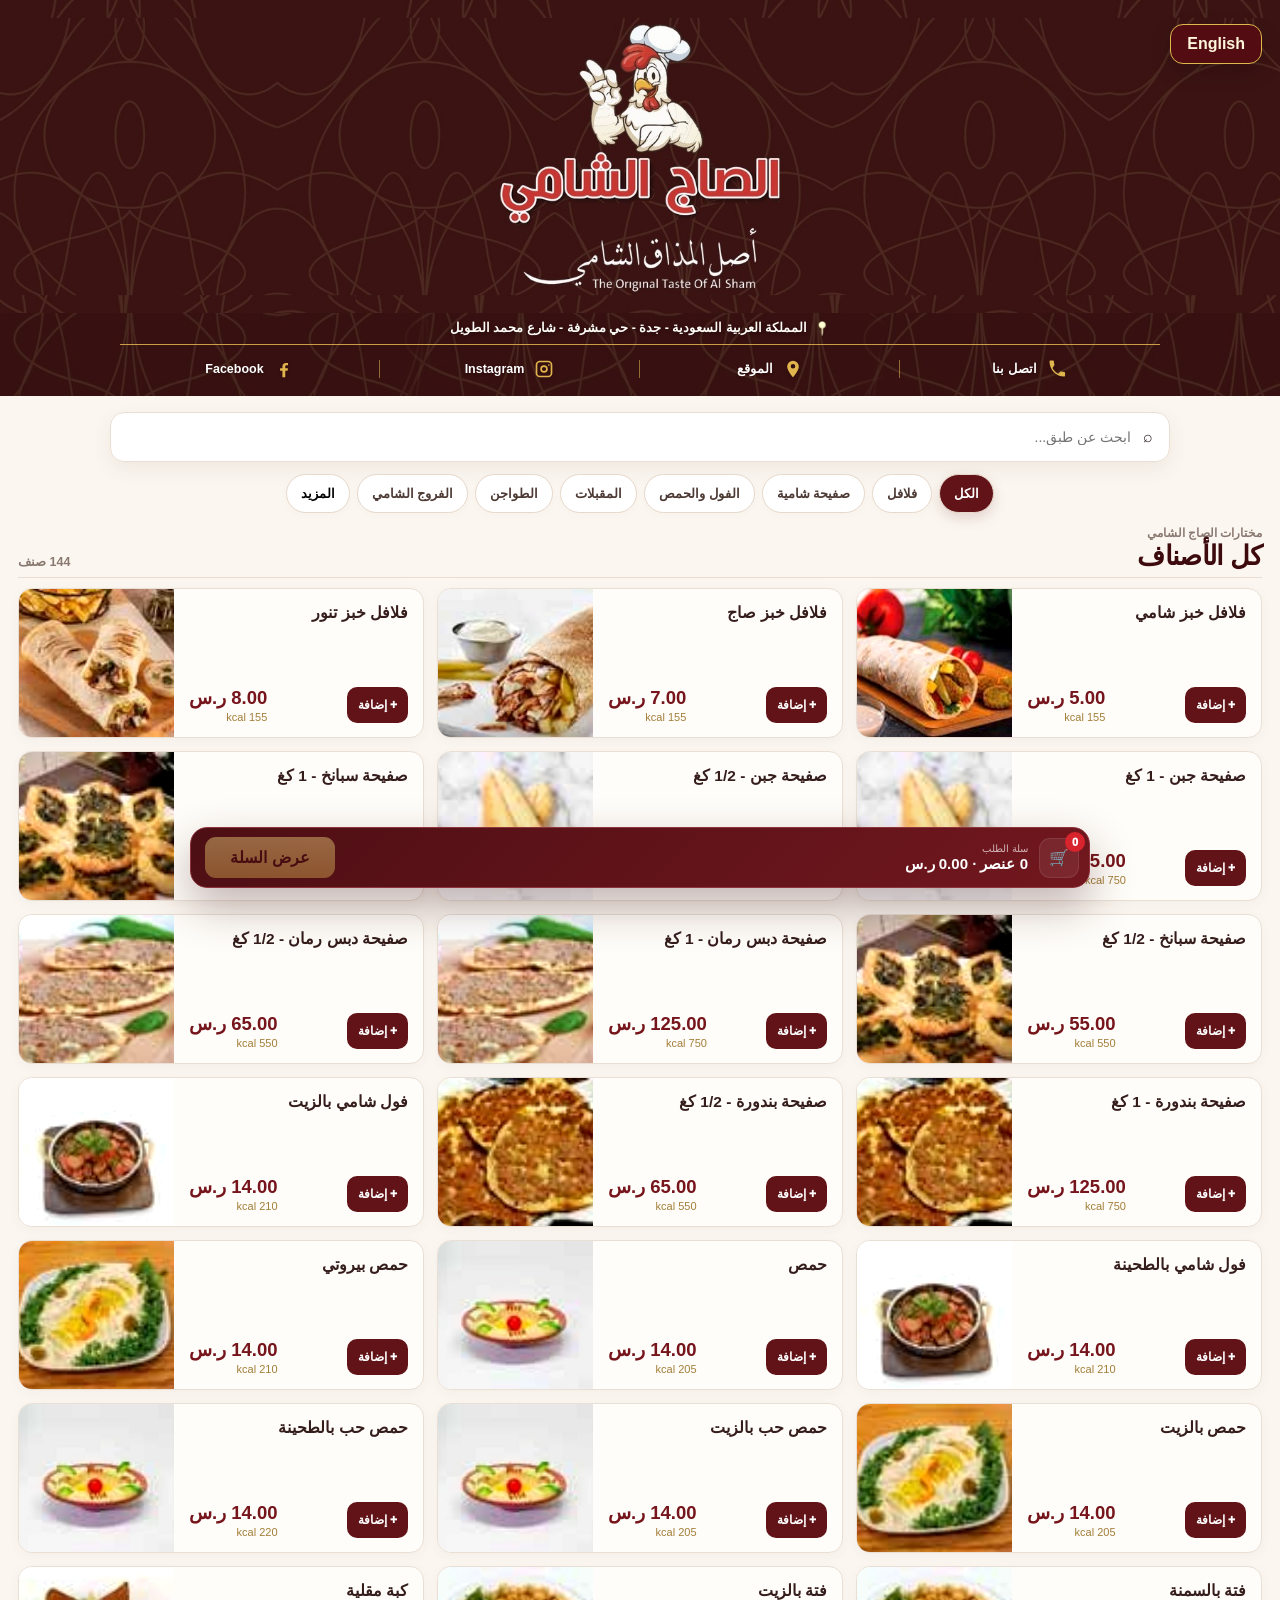
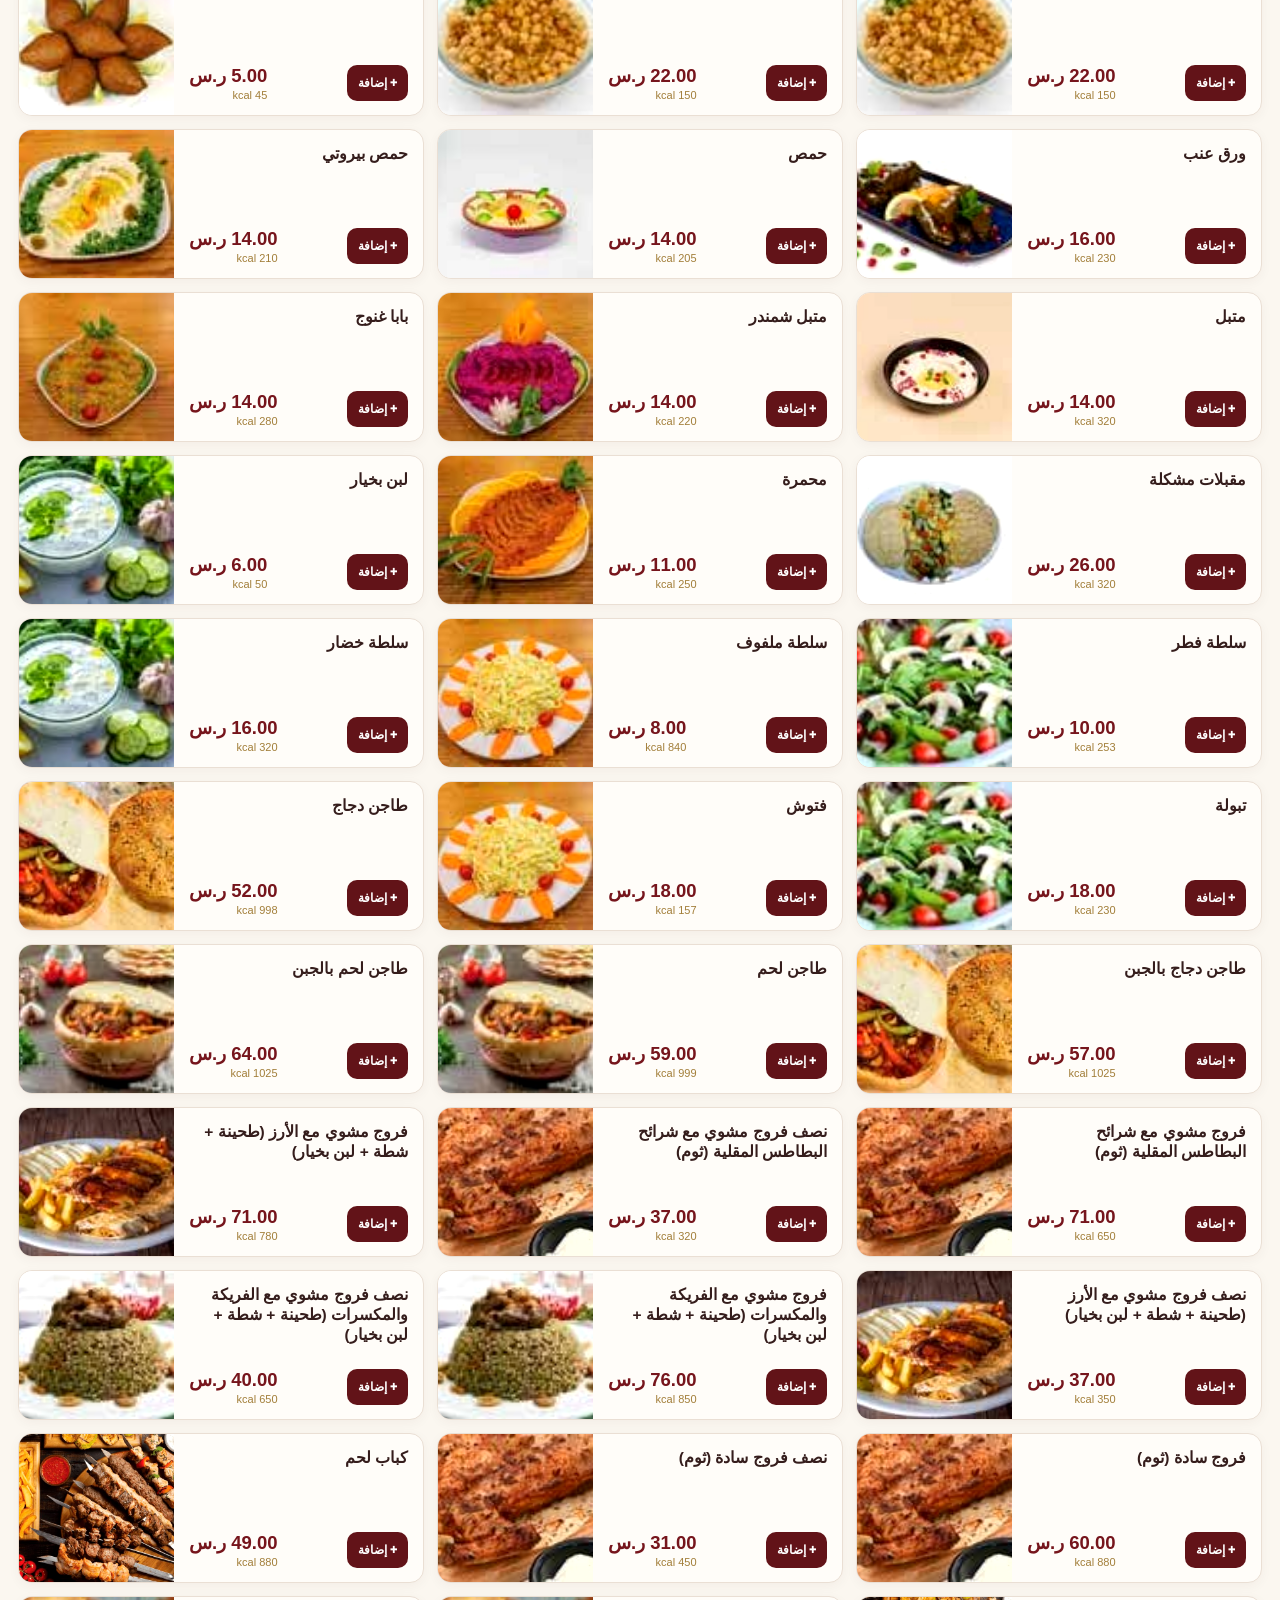
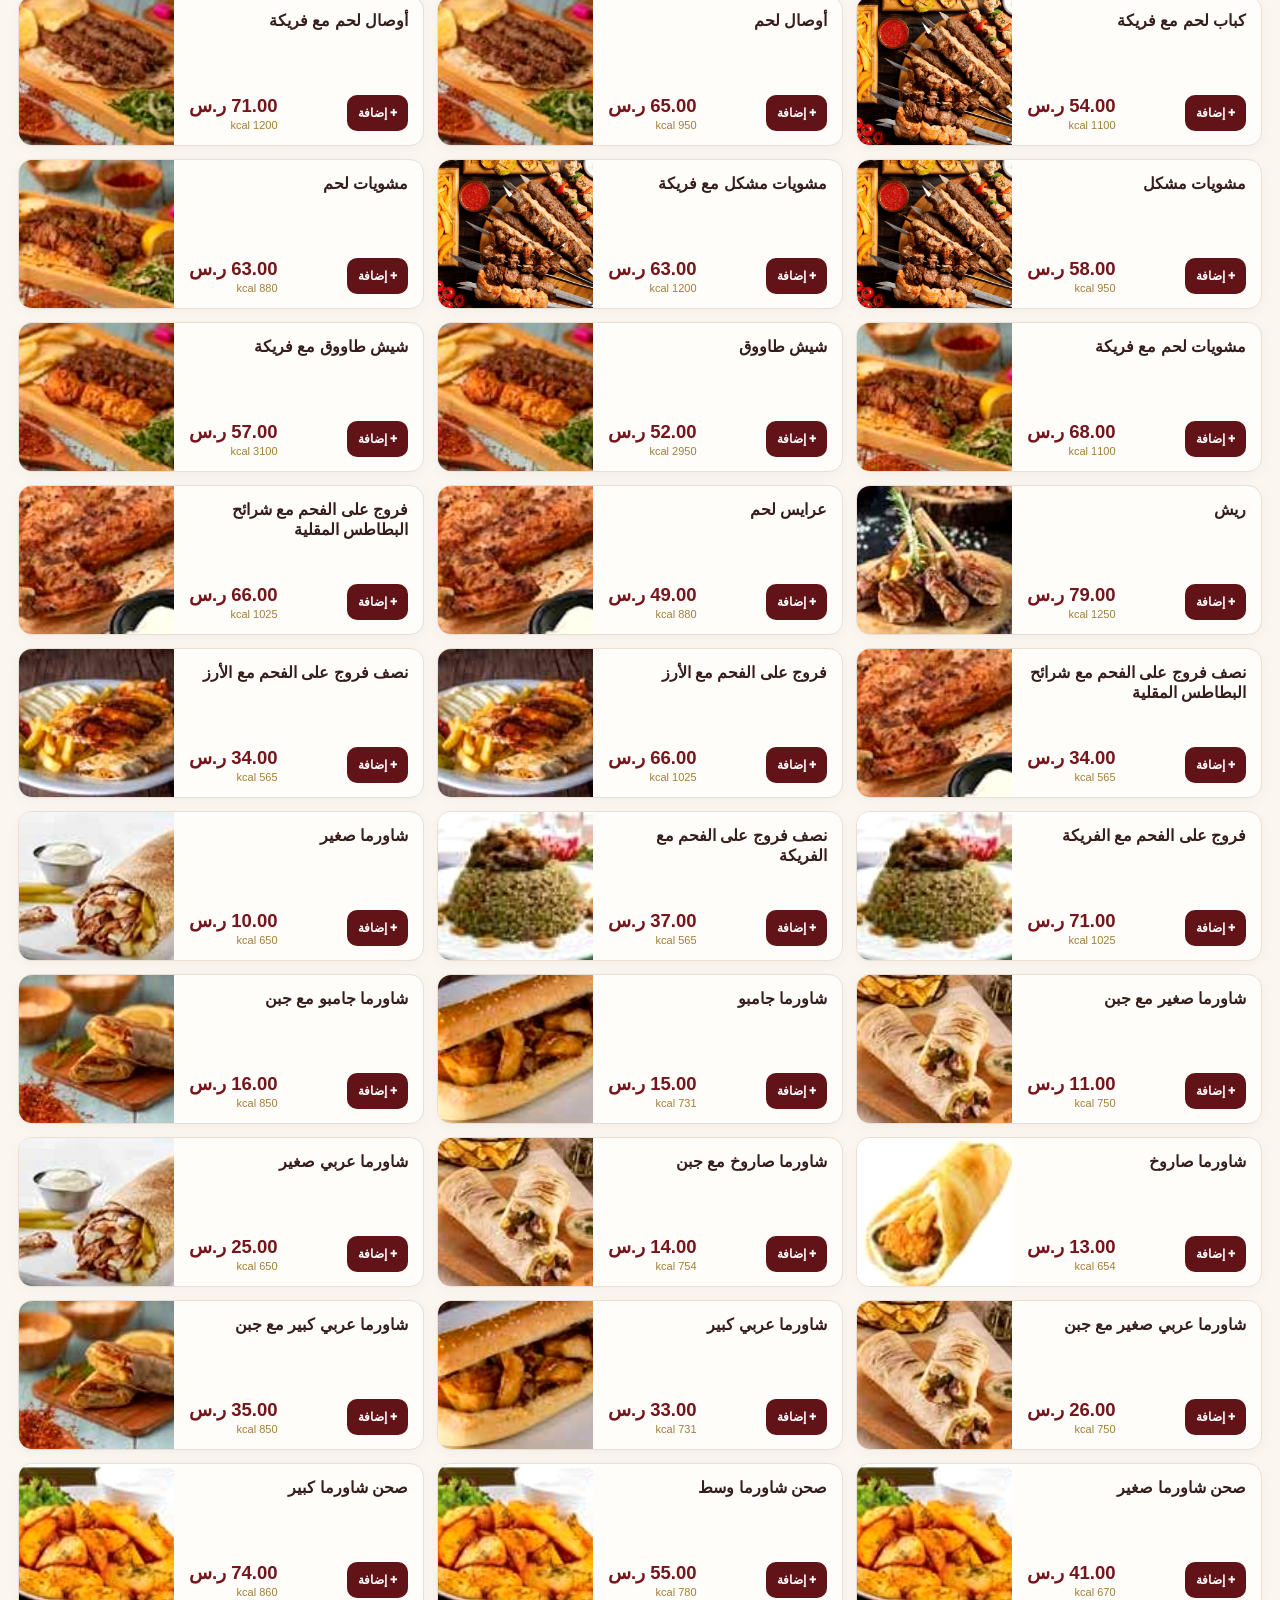
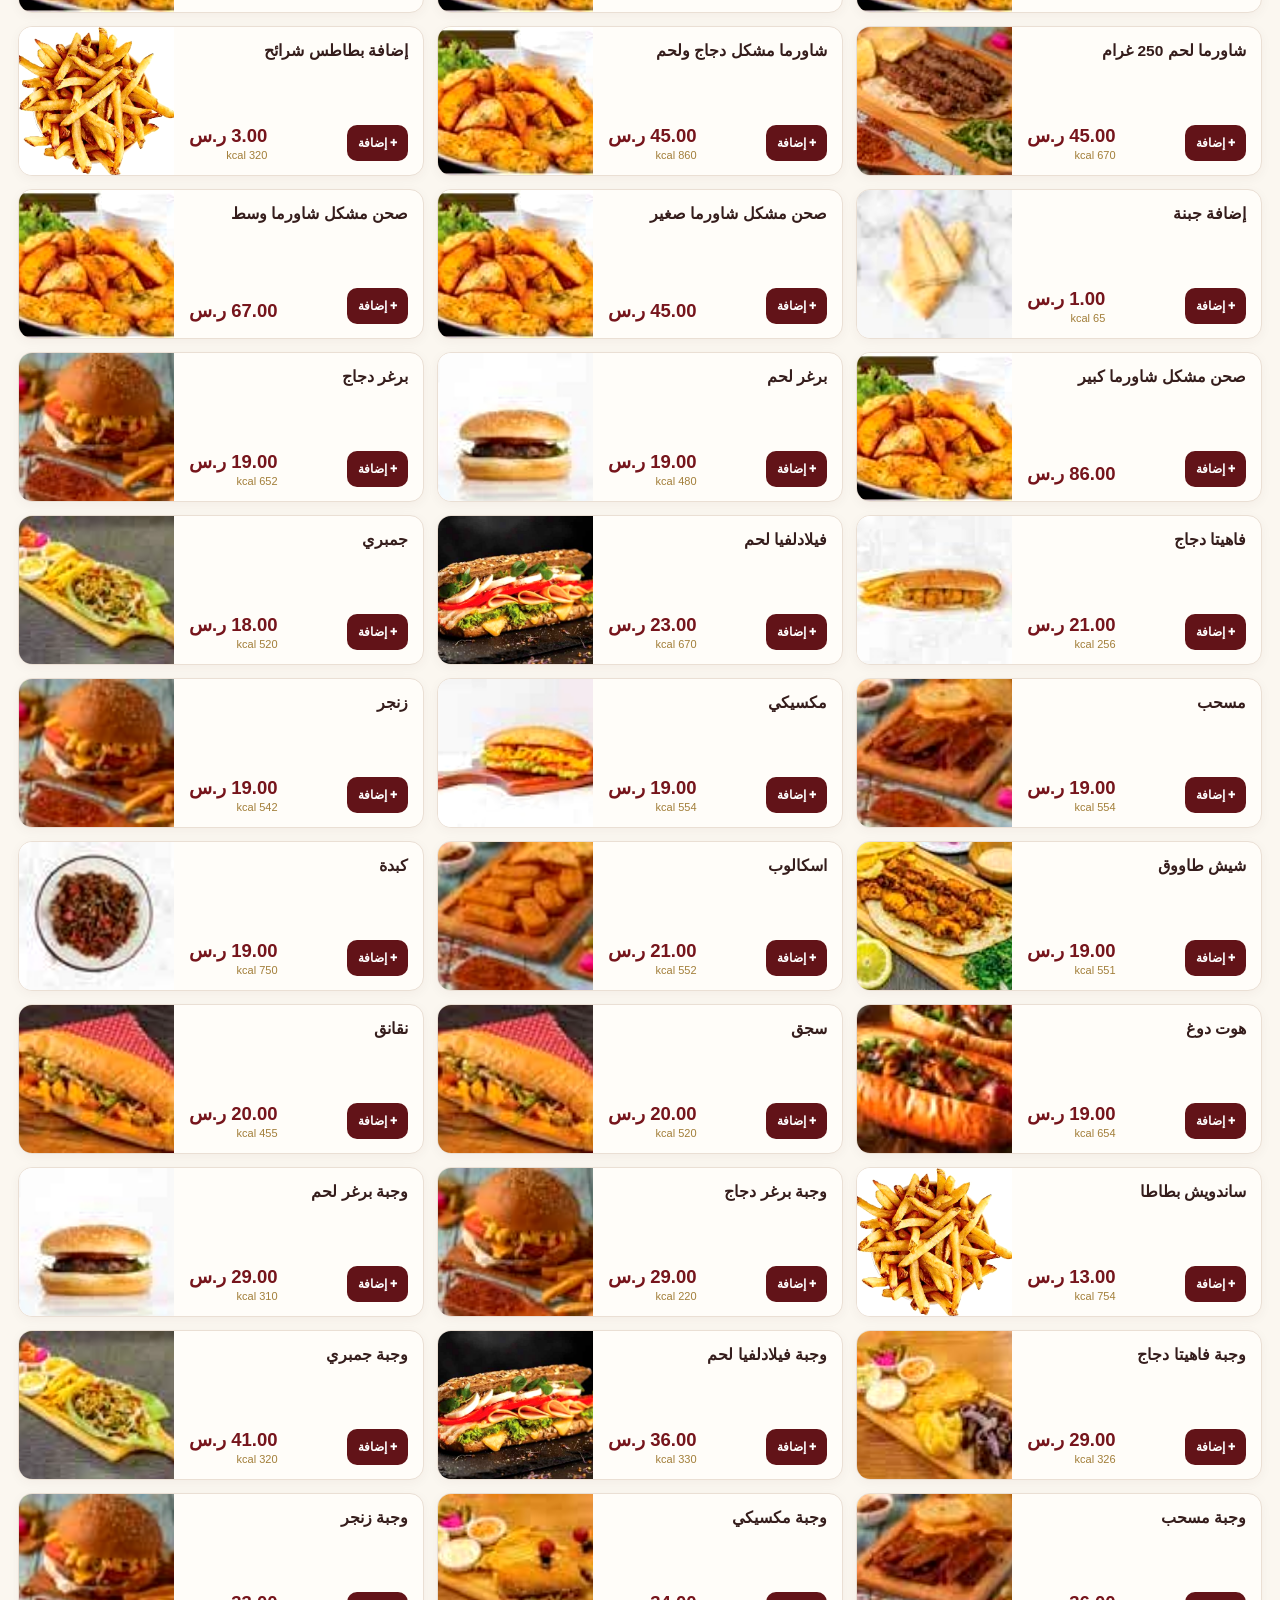
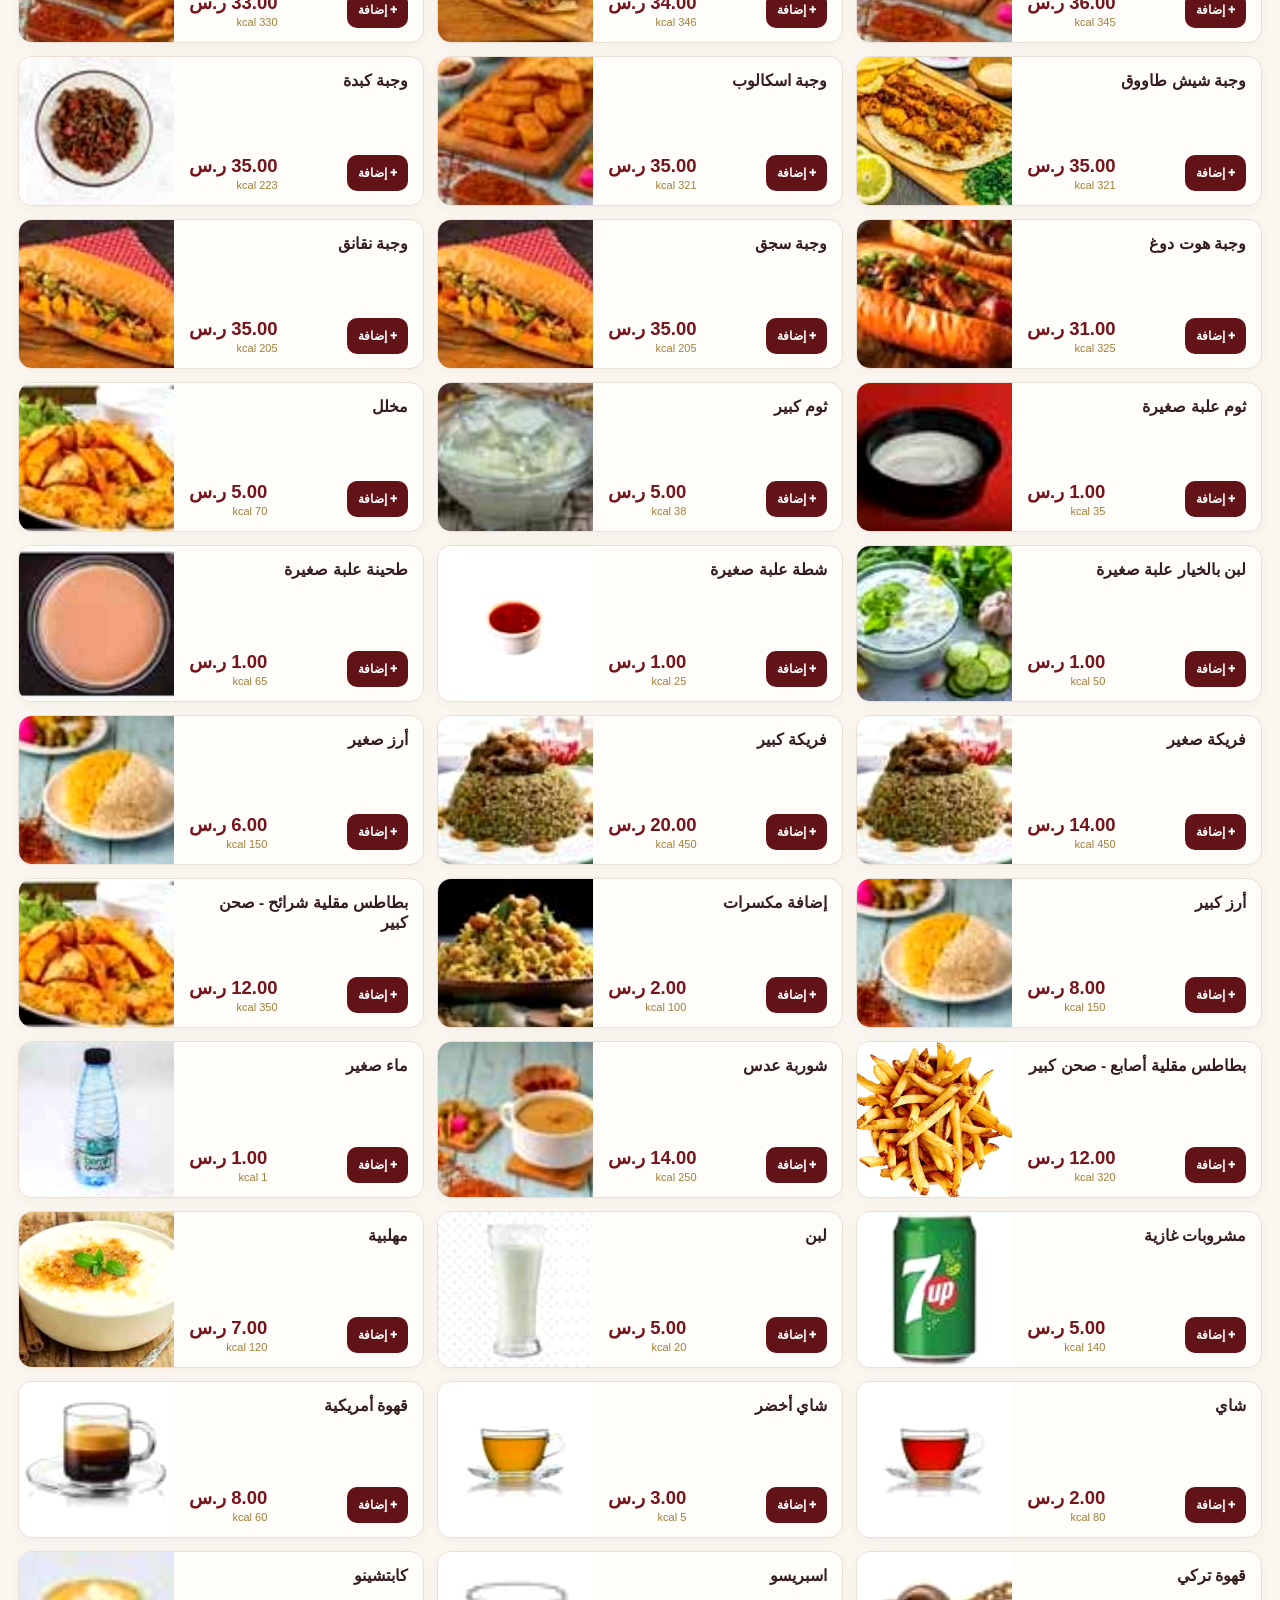
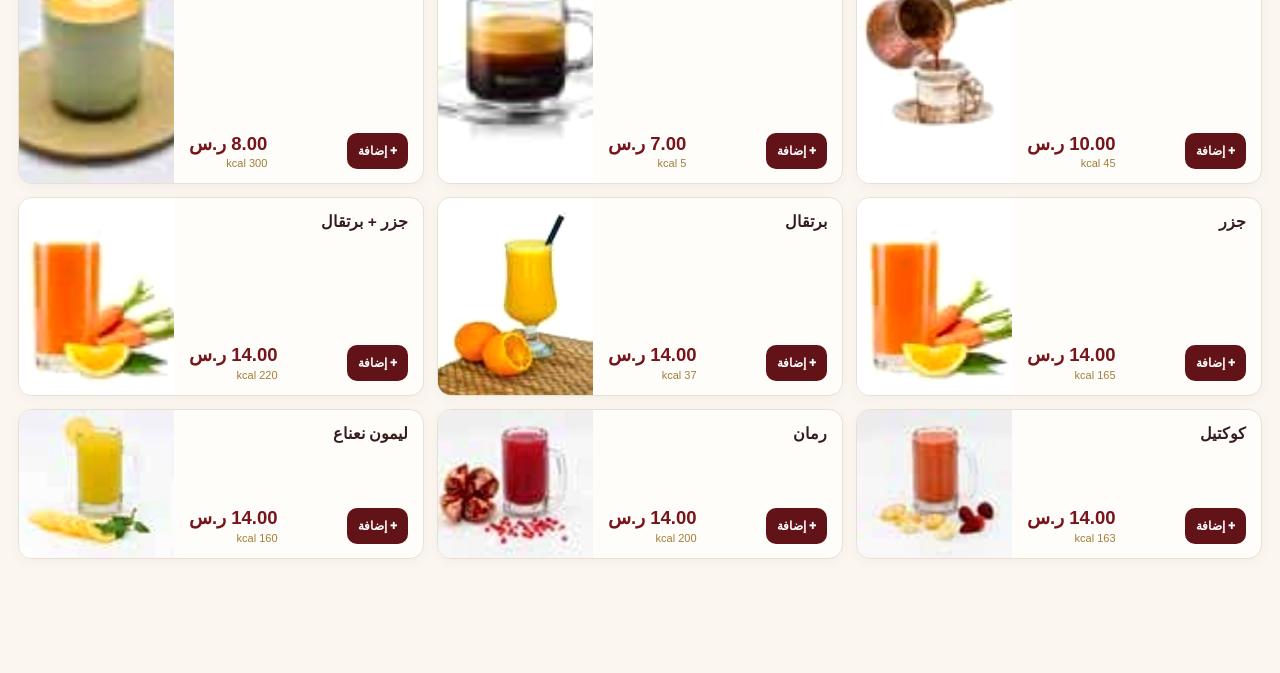
==== commit 55de9b8a: "ix: finalize integrated contact header layout" ====
--- a/index.html
+++ b/index.html
@@ -436,6 +436,368 @@
   main.shell .cardImg,main.shell .cardBody{min-height:120px!important}
 }
 
+
+/* ===== CONTACT STRIP + CARD ACTION POSITION ===== */
+/* ===== FINAL HEADER CONTACT — CONTINUOUS ROW ===== */
+.contactStrip{
+  display:none;
+  background:linear-gradient(180deg,#4b0d11 0%,#551014 100%);
+  color:#fff;
+  border-top:0;
+  position:relative;
+  z-index:3;
+}
+.contactStrip.visible{display:block}
+.contactInner{
+  width:min(1040px,calc(100% - 44px));
+  margin:0 auto;
+  padding:5px 0 11px;
+}
+.contactAddress{
+  min-height:25px;
+  display:flex;
+  align-items:center;
+  justify-content:center;
+  gap:7px;
+  color:#fff8ef;
+  font-size:13px;
+  line-height:1.35;
+  font-weight:700;
+  text-align:center;
+  white-space:nowrap;
+  overflow:hidden;
+  text-overflow:ellipsis;
+  padding:0 8px 7px;
+}
+.contactAddress::before{
+  content:'◆';
+  color:#d6ad49;
+  font-size:8px;
+  transform:rotate(45deg);
+  flex:0 0 auto;
+}
+.contactActions{
+  border-top:1px solid rgba(214,173,73,.82);
+  display:flex;
+  align-items:stretch;
+  justify-content:center;
+  min-height:43px;
+  padding-top:5px;
+}
+.contactAction{
+  position:relative;
+  flex:1 1 0;
+  min-width:0;
+  display:flex;
+  align-items:center;
+  justify-content:center;
+  gap:7px;
+  color:#fff;
+  text-decoration:none;
+  font-size:12.5px;
+  line-height:1;
+  font-weight:800;
+  white-space:nowrap;
+  padding:5px 10px;
+  transition:opacity .16s ease, transform .16s ease;
+}
+.contactAction:hover{opacity:.86;transform:translateY(-1px)}
+.contactAction[hidden]{display:none!important}
+.contactAction:not(.firstVisible)::before{
+  content:'';
+  position:absolute;
+  inset-inline-start:0;
+  top:10px;
+  bottom:10px;
+  width:1px;
+  background:rgba(214,173,73,.46);
+}
+.contactIcon{
+  width:27px;
+  height:27px;
+  border-radius:50%;
+  flex:0 0 27px;
+  display:grid;
+  place-items:center;
+  background:#d6ad49;
+  color:#4b0d11;
+  font-size:14px;
+  font-weight:950;
+}
+.contactIcon svg{width:15px;height:15px;display:block;fill:currentColor}
+.contactLabel{overflow:hidden;text-overflow:ellipsis}
+
+@media(max-width:700px){
+  .contactInner{width:calc(100% - 24px);padding:3px 0 8px}
+  .contactAddress{min-height:22px;font-size:11.5px;padding:0 3px 5px;gap:5px}
+  .contactActions{min-height:39px;padding-top:4px}
+  .contactAction{font-size:11px;gap:5px;padding:4px 5px}
+  .contactIcon{width:24px;height:24px;flex-basis:24px;font-size:12px}
+  .contactIcon svg{width:13px;height:13px}
+  .contactAction:not(.firstVisible)::before{top:9px;bottom:9px}
+}
+@media(max-width:390px){
+  .contactInner{width:calc(100% - 18px)}
+  .contactAction{font-size:10.5px;padding-inline:3px}
+  .contactIcon{width:22px;height:22px;flex-basis:22px}
+  .contactIcon svg{width:12px;height:12px}
+}
+
+/* Card CTA sits on the outer side, away from the image, in both LTR and RTL. */
+.card .addBtn{order:-1}
+.card .priceRow>div{order:0}
+
+@media(max-width:700px){
+  .contactInner{
+    width:calc(100% - 24px);
+    min-height:50px;
+    padding:7px 0 8px;
+    gap:5px 12px;
+  }
+  .contactAddress{
+    font-size:11.5px;
+    line-height:1.3;
+    overflow:hidden;
+    display:-webkit-box;
+    -webkit-line-clamp:2;
+    -webkit-box-orient:vertical;
+  }
+  .contactMeta{font-size:11.5px;gap:6px}
+  .contactDot{opacity:.45}
+  .card .addBtn{min-width:70px;justify-self:flex-start}
+}
+
+
+/* ===== FINAL CONTACT ROW — MATCH APPROVED CONCEPT ===== */
+.contactStrip,
+.contactStrip.visible{
+  background:transparent!important;
+  border:0!important;
+  box-shadow:none!important;
+}
+.contactInner{
+  width:min(1040px,calc(100% - 44px))!important;
+  margin:0 auto!important;
+  padding:3px 0 8px!important;
+}
+.contactAddress{
+  min-height:22px!important;
+  padding:0 8px 8px!important;
+  color:#fff!important;
+  font-size:12.5px!important;
+  font-weight:700!important;
+  letter-spacing:0!important;
+}
+.contactAddress::before{
+  content:'📍'!important;
+  color:#e1b54d!important;
+  font-size:13px!important;
+  transform:none!important;
+  filter:grayscale(1) brightness(3.4) sepia(1) saturate(3);
+}
+.contactActions{
+  border-top:1px solid rgba(225,181,77,.88)!important;
+  border-bottom:0!important;
+  background:transparent!important;
+  border-radius:0!important;
+  box-shadow:none!important;
+  min-height:43px!important;
+  padding:5px 0 0!important;
+}
+.contactAction{
+  background:transparent!important;
+  border:0!important;
+  border-radius:0!important;
+  box-shadow:none!important;
+  color:#fff!important;
+  min-height:38px!important;
+  padding:4px 16px!important;
+  gap:9px!important;
+  font-size:12.5px!important;
+  font-weight:800!important;
+}
+.contactAction:hover{
+  background:rgba(255,255,255,.035)!important;
+  transform:none!important;
+  opacity:1!important;
+}
+.contactAction:not(.firstVisible)::before{
+  background:rgba(225,181,77,.55)!important;
+  top:9px!important;
+  bottom:9px!important;
+}
+.contactIcon{
+  width:22px!important;
+  height:22px!important;
+  flex:0 0 22px!important;
+  border-radius:0!important;
+  background:transparent!important;
+  color:#e1b54d!important;
+  padding:0!important;
+}
+.contactIcon svg{
+  width:20px!important;
+  height:20px!important;
+  display:block!important;
+  fill:currentColor!important;
+}
+.contactLabel{
+  color:#fff!important;
+  overflow:visible!important;
+  text-overflow:clip!important;
+}
+
+@media(max-width:700px){
+  .contactInner{
+    width:calc(100% - 24px)!important;
+    padding:2px 0 7px!important;
+  }
+  .contactAddress{
+    min-height:20px!important;
+    font-size:11px!important;
+    padding:0 4px 6px!important;
+  }
+  .contactActions{
+    min-height:37px!important;
+    padding-top:4px!important;
+  }
+  .contactAction{
+    min-height:34px!important;
+    padding:3px 6px!important;
+    gap:5px!important;
+    font-size:10.8px!important;
+  }
+  .contactIcon{
+    width:18px!important;
+    height:18px!important;
+    flex-basis:18px!important;
+  }
+  .contactIcon svg{
+    width:17px!important;
+    height:17px!important;
+  }
+  .contactAction:not(.firstVisible)::before{
+    top:8px!important;
+    bottom:8px!important;
+  }
+}
+@media(max-width:390px){
+  .contactInner{width:calc(100% - 18px)!important}
+  .contactAction{font-size:10px!important;padding-inline:4px!important}
+  .contactIcon{width:17px!important;height:17px!important;flex-basis:17px!important}
+  .contactIcon svg{width:16px!important;height:16px!important}
+}
+
+
+
+/* ===== CONTACT ROW INTEGRATED INTO HEADER TEXTURE ===== */
+.hero{position:relative!important;overflow:hidden!important}
+.contactStrip,
+.contactStrip.visible{
+  position:absolute!important;
+  inset-inline:0!important;
+  bottom:10px!important;
+  z-index:4!important;
+  display:block!important;
+  background:transparent!important;
+  border:0!important;
+  box-shadow:none!important;
+}
+.contactInner{
+  width:min(1040px,calc(100% - 44px))!important;
+  margin:0 auto!important;
+  padding:0!important;
+}
+.contactAddress{
+  padding:0 10px 8px!important;
+  color:#fffdf7!important;
+  text-shadow:0 2px 8px rgba(0,0,0,.34)!important;
+}
+.contactActions{
+  padding:7px 0 0!important;
+  border-top:1px solid rgba(225,181,77,.86)!important;
+  background:transparent!important;
+}
+.contactAction{
+  text-shadow:0 2px 8px rgba(0,0,0,.28)!important;
+}
+.contactIcon{
+  filter:drop-shadow(0 1px 2px rgba(0,0,0,.18))!important;
+}
+@media(max-width:700px){
+  .contactStrip,
+  .contactStrip.visible{bottom:8px!important}
+  .contactInner{width:calc(100% - 24px)!important}
+  .contactAddress{padding:0 6px 7px!important}
+  .contactActions{padding-top:5px!important}
+}
+@media(max-width:390px){
+  .contactInner{width:calc(100% - 18px)!important}
+}
+
+
+
+/* ===== SELF-AUDITED CONTACT EXTENSION — NO OVERLAP ===== */
+.hero{
+  position:relative!important;
+  overflow:hidden!important;
+  background:#4b0d11!important;
+}
+.contactStrip,
+.contactStrip.visible{
+  position:relative!important;
+  inset:auto!important;
+  bottom:auto!important;
+  z-index:1!important;
+  display:block!important;
+  width:100%!important;
+  background-color:#4b0d11!important;
+  background-image:url('assets/header-contact-texture.jpg')!important;
+  background-repeat:no-repeat!important;
+  background-position:center top!important;
+  background-size:100% 100%!important;
+  border:0!important;
+  box-shadow:none!important;
+}
+.contactInner{
+  width:min(1040px,calc(100% - 44px))!important;
+  margin:0 auto!important;
+  padding:7px 0 9px!important;
+}
+.contactAddress{
+  min-height:22px!important;
+  padding:0 8px 7px!important;
+  color:#fffdf8!important;
+  text-shadow:0 1px 4px rgba(0,0,0,.32)!important;
+}
+.contactActions{
+  min-height:42px!important;
+  padding:6px 0 0!important;
+  border-top:1px solid rgba(225,181,77,.86)!important;
+  background:transparent!important;
+}
+.contactAction{
+  min-height:36px!important;
+  background:transparent!important;
+  text-shadow:0 1px 3px rgba(0,0,0,.25)!important;
+}
+@media(max-width:700px){
+  .heroPicture{height:165px!important}
+  .heroArt{height:165px!important;object-fit:cover!important;object-position:center center!important}
+  .contactStrip,.contactStrip.visible{background-size:auto 100%!important;background-repeat:repeat-x!important}
+  .contactInner{width:calc(100% - 24px)!important;padding:5px 0 7px!important}
+  .contactAddress{min-height:18px!important;font-size:10.5px!important;padding:0 4px 5px!important}
+  .contactActions{min-height:35px!important;padding-top:4px!important}
+  .contactAction{min-height:31px!important;font-size:10.4px!important;padding:2px 5px!important;gap:5px!important}
+  .contactIcon{width:17px!important;height:17px!important;flex-basis:17px!important}
+  .contactIcon svg{width:16px!important;height:16px!important}
+}
+@media(max-width:390px){
+  .heroPicture,.heroArt{height:155px!important}
+  .contactInner{width:calc(100% - 18px)!important}
+  .contactAction{font-size:9.8px!important;padding-inline:3px!important}
+}
+
 </style>
 </head>
 <body translate="no">
@@ -447,6 +809,37 @@
 <button class="langBtn" id="langBtn">English</button>
 <div class="smallLogo" id="smallLogo"><span>AL SAJ</span></div>
 </div>
+<section class="contactStrip" id="contactStrip" aria-label="Restaurant contact details">
+  <div class="contactInner">
+    <div class="contactAddress" id="contactAddress"></div>
+    <div class="contactActions" id="contactActions">
+      <a class="contactAction" id="contactPhone" href="#">
+        <span class="contactIcon" aria-hidden="true">
+          <svg viewBox="0 0 24 24"><path d="M6.6 10.8c1.5 3 3.9 5.4 6.9 6.9l2.3-2.3c.3-.3.7-.4 1.1-.3 1.2.4 2.5.6 3.8.6.6 0 1 .4 1 1V20c0 .6-.4 1-1 1C11.2 21 3 12.8 3 2.9c0-.6.4-1 1-1h3.3c.6 0 1 .4 1 1 0 1.3.2 2.6.6 3.8.1.4 0 .8-.3 1.1l-2 3z"/></svg>
+        </span>
+        <span class="contactLabel" id="contactPhoneLabel"></span>
+      </a>
+      <a class="contactAction" id="contactLocation" href="#" target="_blank" rel="noopener">
+        <span class="contactIcon" aria-hidden="true">
+          <svg viewBox="0 0 24 24"><path d="M12 2a7 7 0 0 0-7 7c0 5.25 7 13 7 13s7-7.75 7-13a7 7 0 0 0-7-7zm0 9.5A2.5 2.5 0 1 1 12 6a2.5 2.5 0 0 1 0 5.5z"/></svg>
+        </span>
+        <span class="contactLabel" id="contactLocationLabel"></span>
+      </a>
+      <a class="contactAction" id="contactInstagram" href="#" target="_blank" rel="noopener">
+        <span class="contactIcon" aria-hidden="true">
+          <svg viewBox="0 0 24 24"><path d="M7 2h10a5 5 0 0 1 5 5v10a5 5 0 0 1-5 5H7a5 5 0 0 1-5-5V7a5 5 0 0 1 5-5zm0 2a3 3 0 0 0-3 3v10a3 3 0 0 0 3 3h10a3 3 0 0 0 3-3V7a3 3 0 0 0-3-3H7zm5 3.5A4.5 4.5 0 1 1 7.5 12 4.5 4.5 0 0 1 12 7.5zm0 2A2.5 2.5 0 1 0 14.5 12 2.5 2.5 0 0 0 12 9.5zM17.8 6.2a1 1 0 1 1-1 1 1 1 0 0 1 1-1z"/></svg>
+        </span>
+        <span class="contactLabel">Instagram</span>
+      </a>
+      <a class="contactAction" id="contactFacebook" href="#" target="_blank" rel="noopener">
+        <span class="contactIcon" aria-hidden="true">
+          <svg viewBox="0 0 24 24"><path d="M13.5 22v-8h2.8l.4-3h-3.2V9.1c0-.9.3-1.5 1.6-1.5h1.7V4.9c-.3 0-1.3-.1-2.5-.1-2.5 0-4.2 1.5-4.2 4.4V11H7.3v3h2.8v8h3.4z"/></svg>
+        </span>
+        <span class="contactLabel">Facebook</span>
+      </a>
+    </div>
+  </div>
+</section>
 </header>
 
 <main class="shell">
@@ -498,7 +891,19 @@
 const savedState=JSON.parse(localStorage.getItem('alsaj-demo-state')||'null');
 const DATA=(savedState&&Array.isArray(savedState.items)&&Array.isArray(savedState.categories))?savedState:BASE;
 DATA.items.forEach((x,i)=>{if(!x.id)x.id='dish-'+i;if(x.available===undefined)x.available=true});
-const settings=JSON.parse(localStorage.getItem('alsaj-demo-settings')||'null')||{};
+const DEFAULT_SETTINGS={
+  nameEn:'Al Saj Al Shami',
+  nameAr:'الصاج الشامي',
+  tagline:'The Original Taste Of Al-Sham',
+  logoData:'',
+  showContact:true,
+  addressEn:'Saudi Arabia · Jeddah · Mishrifah · Mohammed Al Taweel St.',
+  addressAr:'المملكة العربية السعودية - جدة - حي مشرفة - شارع محمد الطويل',
+  phone:'059 237 5999',
+  instagram:'AlsaqAlshami',
+  facebook:'AlsaqAlshami'
+};
+const settings={...DEFAULT_SETTINGS,...(JSON.parse(localStorage.getItem('alsaj-demo-settings')||'null')||{})};
 let lang='ar',active='all',query='',current=null;
 let cart=[];
 
@@ -515,6 +920,40 @@
 function applyBrand(){
  if(settings.logoData){ $('#smallLogo').style.display='grid'; $('#smallLogo').innerHTML=`<img src="${settings.logoData}" alt="Restaurant logo">`; }
  else $('#smallLogo').style.display='none';
+
+ const strip=$('#contactStrip');
+ const address=lang==='ar'?(settings.addressAr||settings.addressEn):(settings.addressEn||settings.addressAr);
+ $('#contactAddress').textContent=address||'';
+
+ const phone=(settings.phone||'').trim();
+ const ig=(settings.instagram||'').replace(/^@/,'').trim();
+ const fb=(settings.facebook||'').replace(/^@/,'').trim();
+ const mapQuery=(settings.addressEn||settings.addressAr||'').trim();
+
+ const phoneEl=$('#contactPhone');
+ phoneEl.hidden=!phone;
+ phoneEl.href=phone?'tel:'+phone.replace(/[^+\d]/g,''):'#';
+ $('#contactPhoneLabel').textContent=lang==='ar'?'اتصل بنا':'Call';
+
+ const locationEl=$('#contactLocation');
+ locationEl.hidden=!mapQuery;
+ locationEl.href=mapQuery?'https://www.google.com/maps/search/?api=1&query='+encodeURIComponent(mapQuery):'#';
+ $('#contactLocationLabel').textContent=lang==='ar'?'الموقع':'Location';
+
+ const igEl=$('#contactInstagram');
+ igEl.hidden=!ig;
+ igEl.href=ig?(/^https?:\/\//i.test(ig)?ig:'https://www.instagram.com/'+encodeURIComponent(ig)):'#';
+
+ const fbEl=$('#contactFacebook');
+ fbEl.hidden=!fb;
+ fbEl.href=fb?(/^https?:\/\//i.test(fb)?fb:'https://www.facebook.com/'+encodeURIComponent(fb)):'#';
+
+ const actions=[phoneEl,locationEl,igEl,fbEl].filter(el=>!el.hidden);
+ [phoneEl,locationEl,igEl,fbEl].forEach(el=>el.classList.remove('firstVisible'));
+ if(actions[0]) actions[0].classList.add('firstVisible');
+
+ const hasContact=Boolean(address||actions.length);
+ strip.classList.toggle('visible',settings.showContact!==false&&hasContact);
 }
 
 function categories(){
@@ -617,7 +1056,7 @@
  document.documentElement.lang=lang;
  document.documentElement.dir=lang==='ar'?'rtl':'ltr';
  $('#langBtn').textContent=lang==='ar'?'English':'العربية';
- renderCategories();render();
+ applyBrand();renderCategories();render();
  if($('#productBackdrop').classList.contains('open')&&current)openProduct(current.id);
  if($('#cartBackdrop').classList.contains('open'))renderCart();
 };
